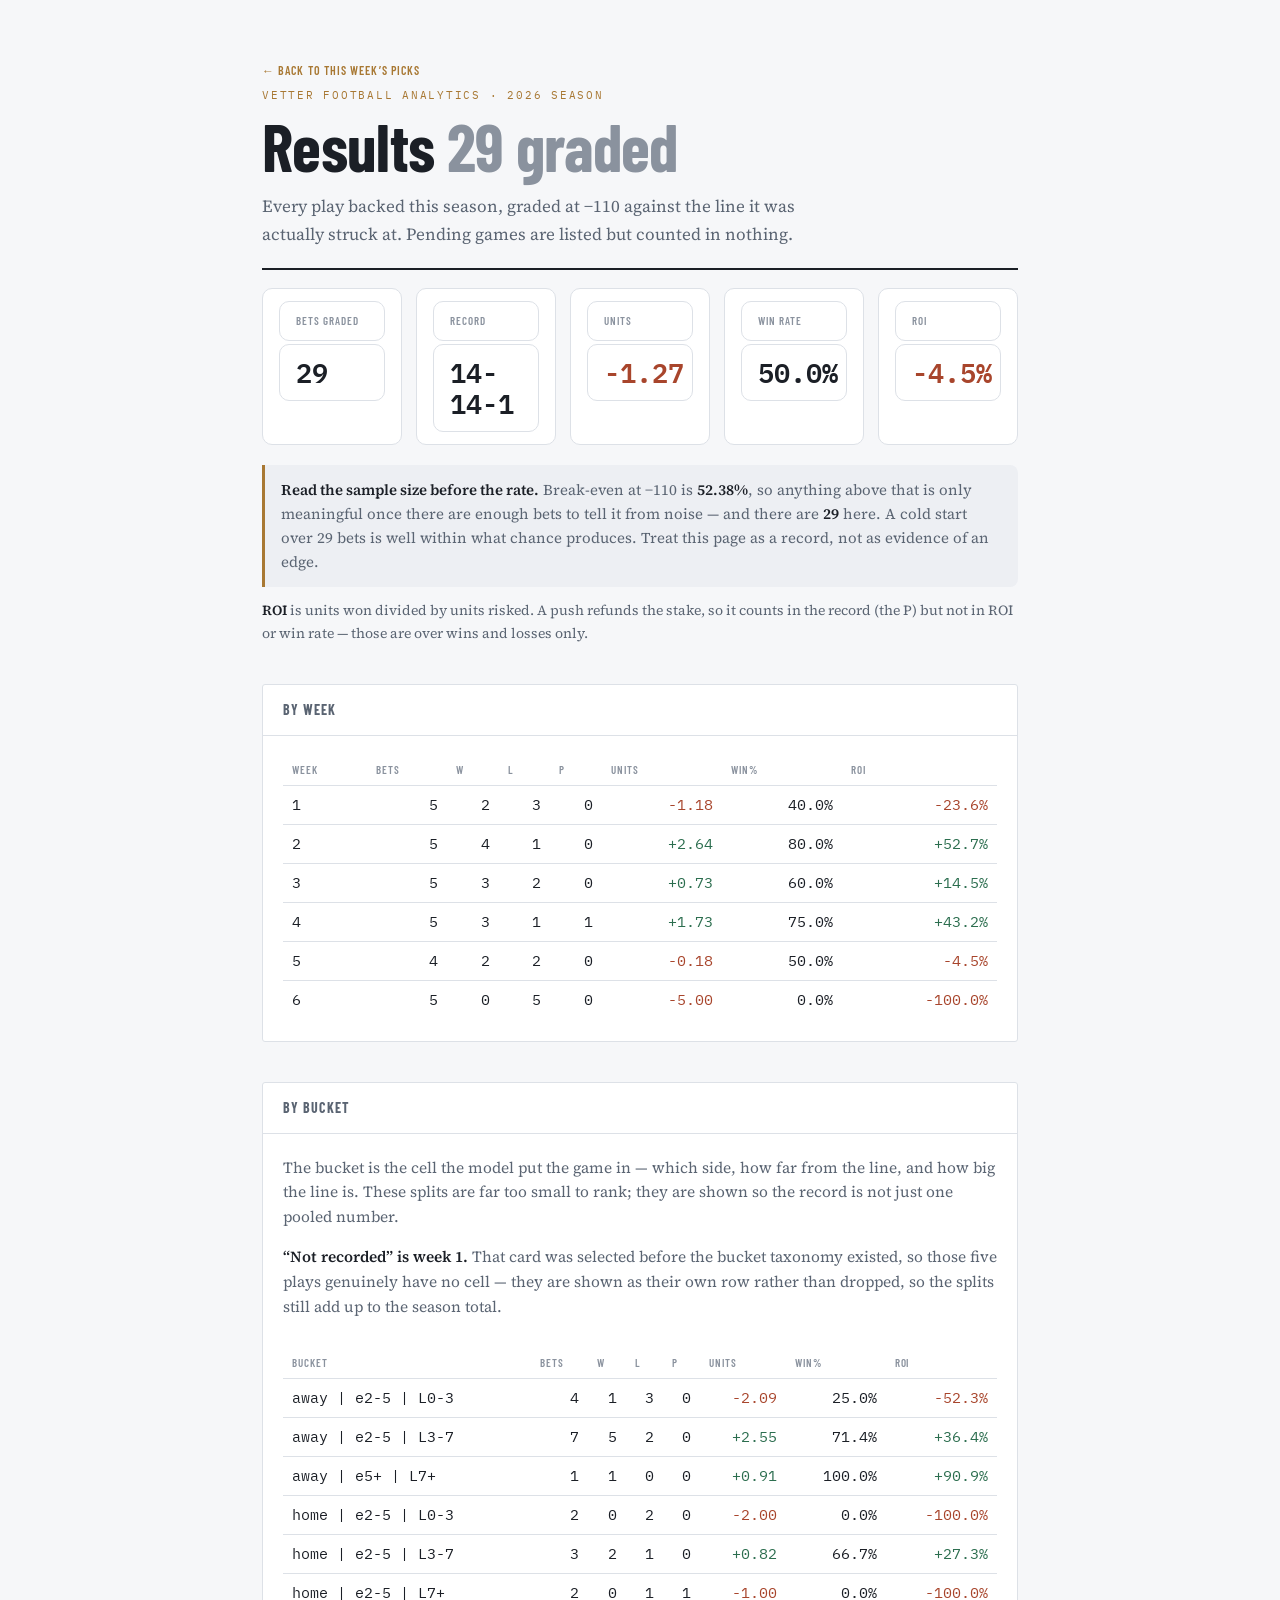
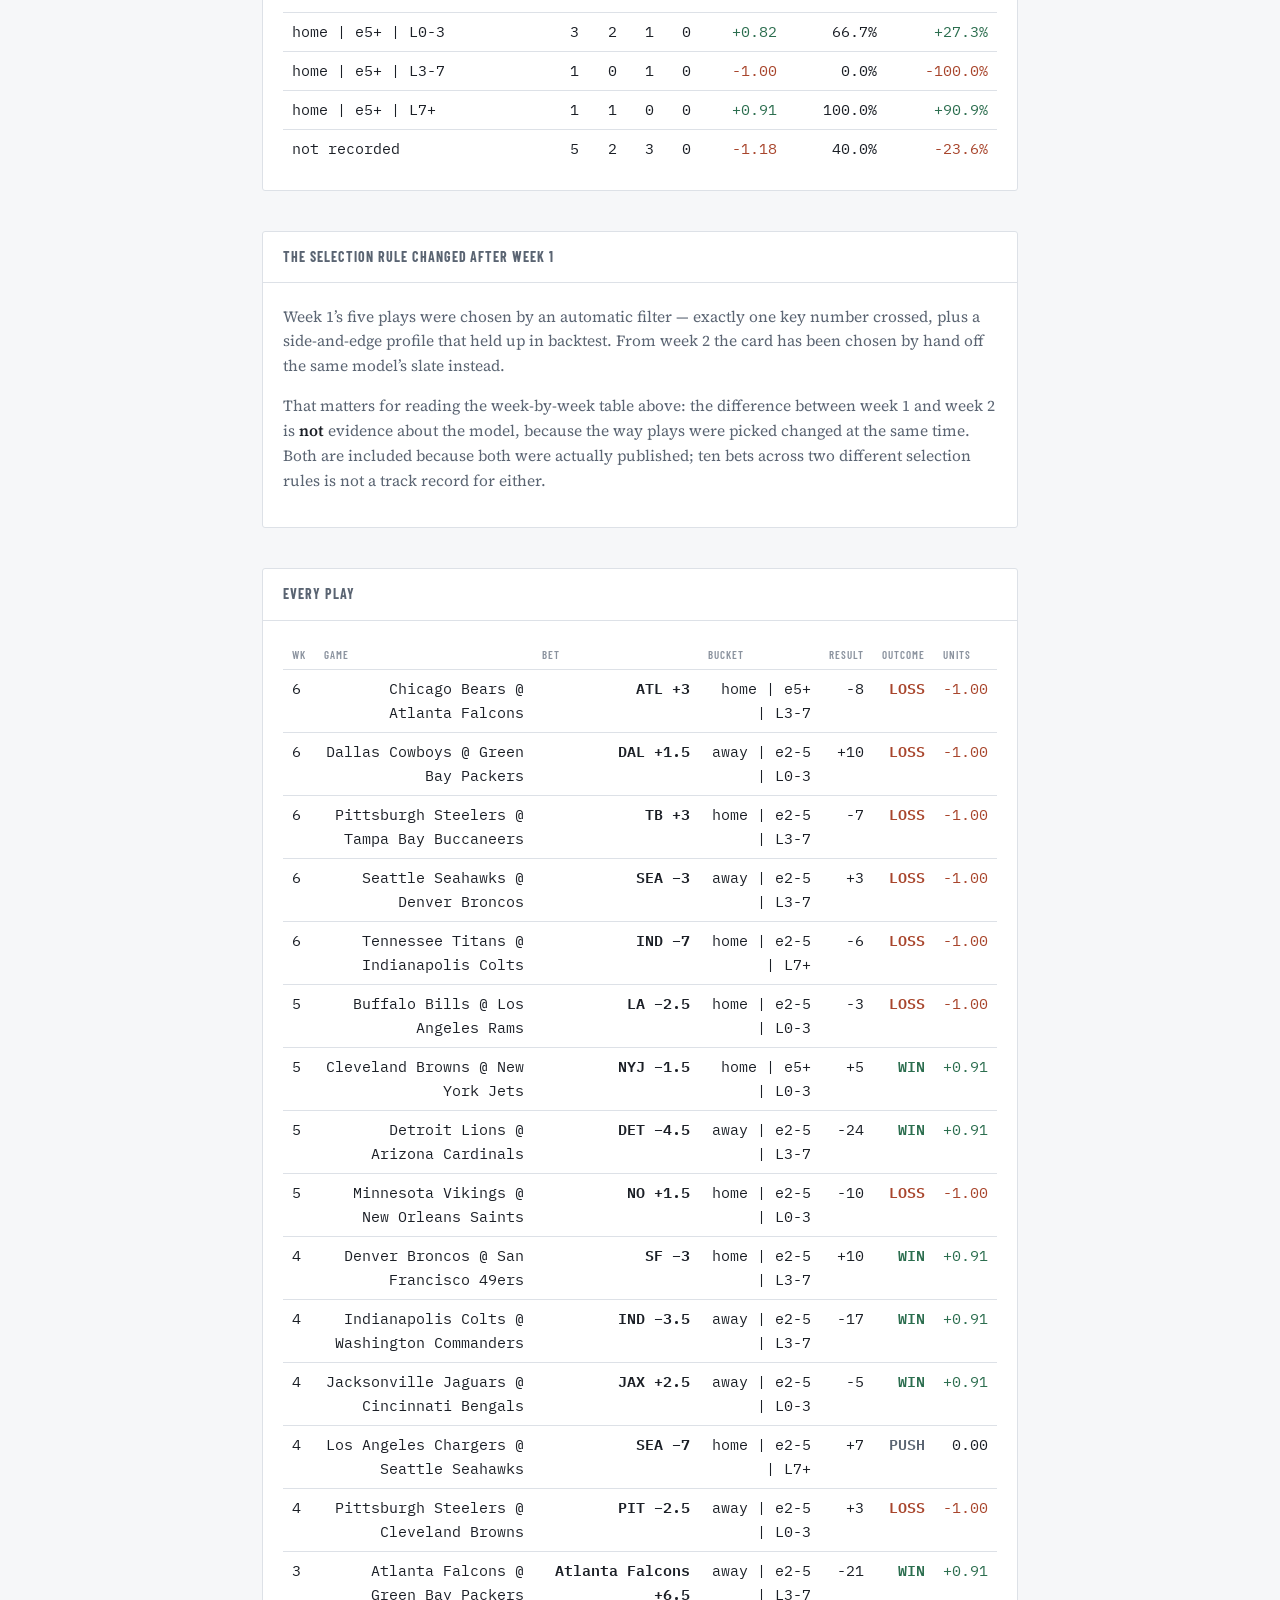
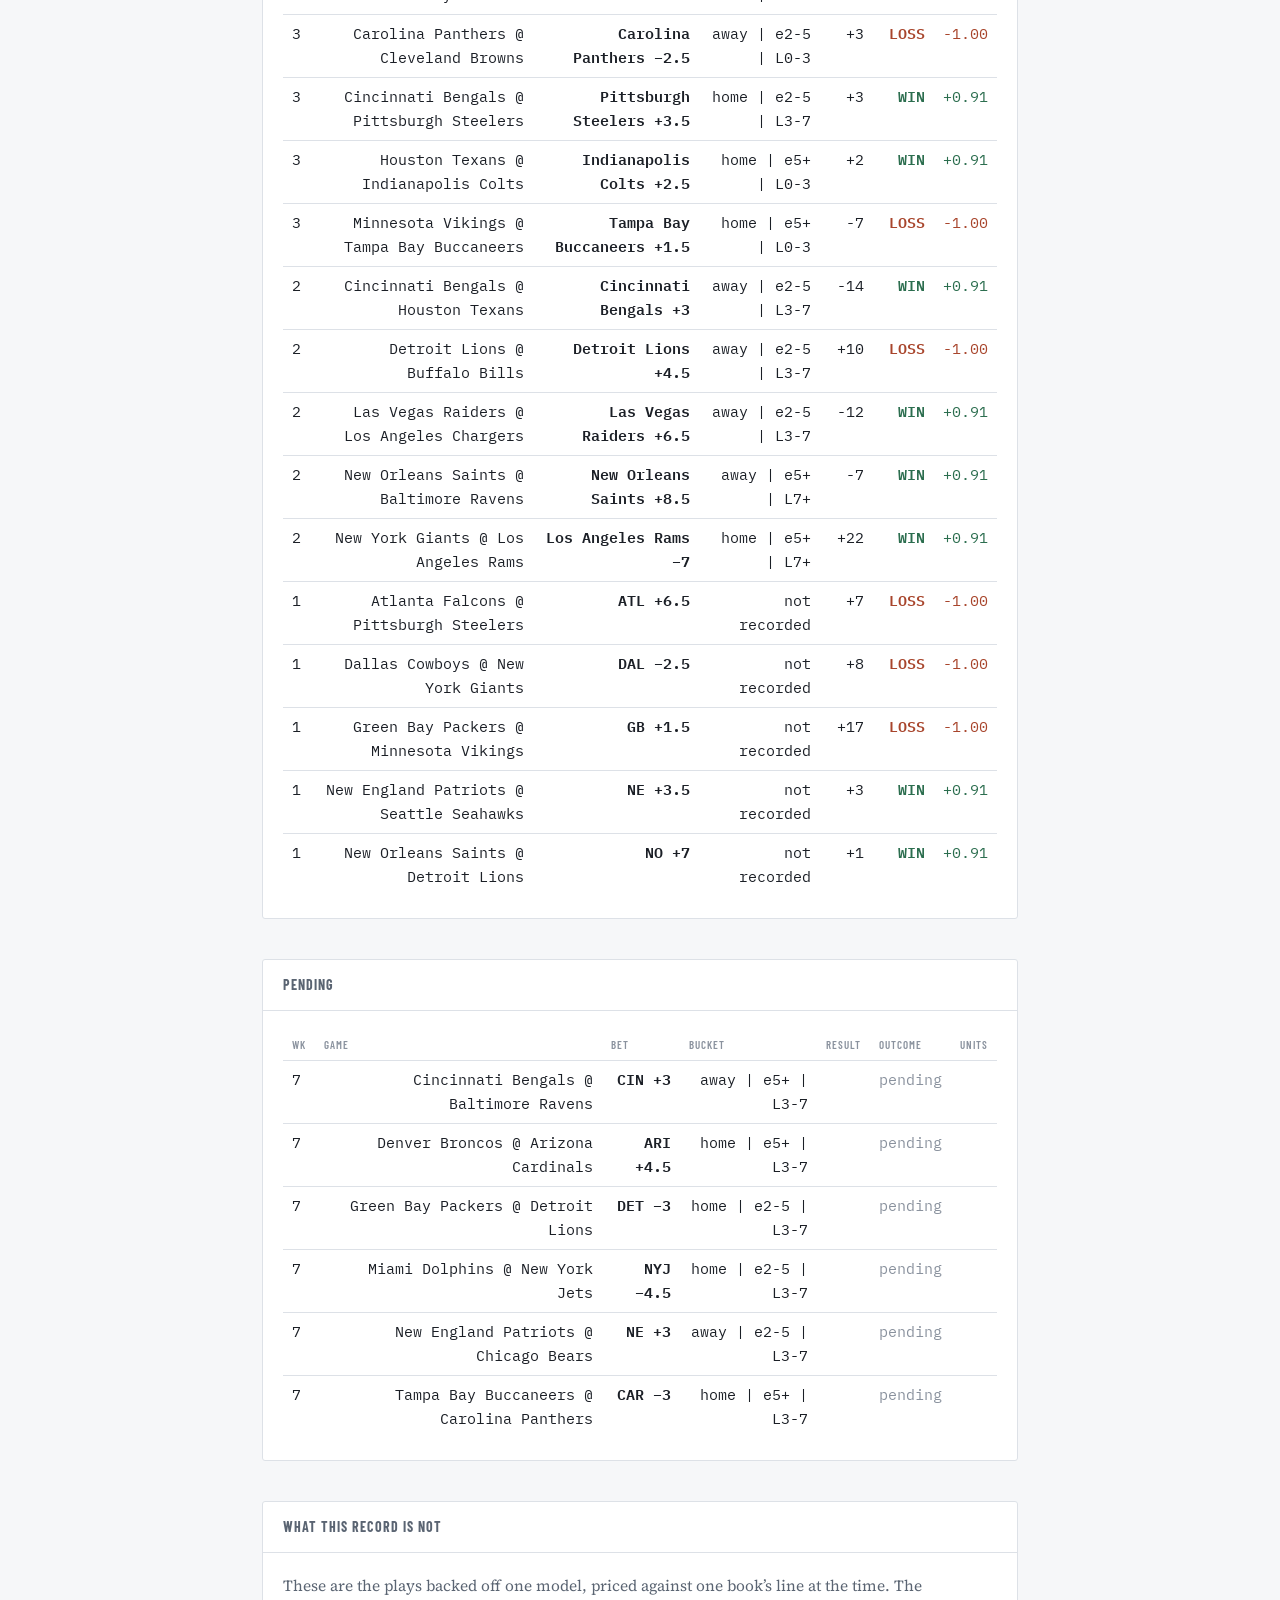
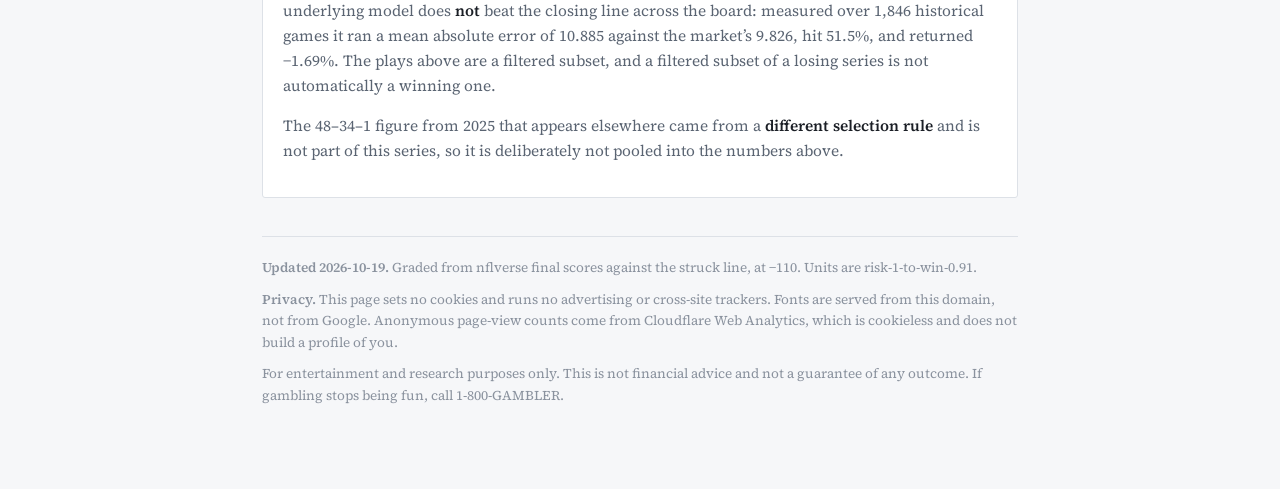
==== results.html @ 35a73ee7 "picks update 2026-10-19" ====
<!doctype html>
<html lang="en"><head>
<meta charset="utf-8">
<meta name="viewport" content="width=device-width,initial-scale=1">
<title>Results &middot; Vetter Football Analytics</title>
<meta name="description" content="Graded record of every NFL spread play backed this season,
at -110, with units and ROI stated against the break-even rate.">
<style>/* Self-hosted webfonts -- no request ever leaves this domain.
   Generated by scripts/vendor_fonts.py. SIL OFL 1.1, see fonts/LICENSE.txt. */
@font-face {
  font-family: 'Barlow Condensed';
  font-style: normal;
  font-weight: 500;
  font-display: swap;
  src: url(fonts/BarlowCondensed-500.woff2) format('woff2');
  unicode-range: U+0000-00FF, U+0131, U+0152-0153, U+02BB-02BC, U+02C6, U+02DA, U+02DC, U+0304, U+0308, U+0329, U+2000-206F, U+20AC, U+2122, U+2191, U+2193, U+2212, U+2215, U+FEFF, U+FFFD;
}
@font-face {
  font-family: 'Barlow Condensed';
  font-style: normal;
  font-weight: 600;
  font-display: swap;
  src: url(fonts/BarlowCondensed-600.woff2) format('woff2');
  unicode-range: U+0000-00FF, U+0131, U+0152-0153, U+02BB-02BC, U+02C6, U+02DA, U+02DC, U+0304, U+0308, U+0329, U+2000-206F, U+20AC, U+2122, U+2191, U+2193, U+2212, U+2215, U+FEFF, U+FFFD;
}
@font-face {
  font-family: 'Barlow Condensed';
  font-style: normal;
  font-weight: 700;
  font-display: swap;
  src: url(fonts/BarlowCondensed-700.woff2) format('woff2');
  unicode-range: U+0000-00FF, U+0131, U+0152-0153, U+02BB-02BC, U+02C6, U+02DA, U+02DC, U+0304, U+0308, U+0329, U+2000-206F, U+20AC, U+2122, U+2191, U+2193, U+2212, U+2215, U+FEFF, U+FFFD;
}
@font-face {
  font-family: 'IBM Plex Mono';
  font-style: normal;
  font-weight: 400;
  font-display: swap;
  src: url(fonts/IBMPlexMono-400.woff2) format('woff2');
  unicode-range: U+0000-00FF, U+0131, U+0152-0153, U+02BB-02BC, U+02C6, U+02DA, U+02DC, U+0304, U+0308, U+0329, U+2000-206F, U+20AC, U+2122, U+2191, U+2193, U+2212, U+2215, U+FEFF, U+FFFD;
}
@font-face {
  font-family: 'IBM Plex Mono';
  font-style: normal;
  font-weight: 500;
  font-display: swap;
  src: url(fonts/IBMPlexMono-500.woff2) format('woff2');
  unicode-range: U+0000-00FF, U+0131, U+0152-0153, U+02BB-02BC, U+02C6, U+02DA, U+02DC, U+0304, U+0308, U+0329, U+2000-206F, U+20AC, U+2122, U+2191, U+2193, U+2212, U+2215, U+FEFF, U+FFFD;
}
@font-face {
  font-family: 'IBM Plex Mono';
  font-style: normal;
  font-weight: 600;
  font-display: swap;
  src: url(fonts/IBMPlexMono-600.woff2) format('woff2');
  unicode-range: U+0000-00FF, U+0131, U+0152-0153, U+02BB-02BC, U+02C6, U+02DA, U+02DC, U+0304, U+0308, U+0329, U+2000-206F, U+20AC, U+2122, U+2191, U+2193, U+2212, U+2215, U+FEFF, U+FFFD;
}
@font-face {
  font-family: 'Source Serif 4';
  font-style: normal;
  font-weight: 400;
  font-display: swap;
  src: url(fonts/SourceSerif4-400.woff2) format('woff2');
  unicode-range: U+0000-00FF, U+0131, U+0152-0153, U+02BB-02BC, U+02C6, U+02DA, U+02DC, U+0304, U+0308, U+0329, U+2000-206F, U+20AC, U+2122, U+2191, U+2193, U+2212, U+2215, U+FEFF, U+FFFD;
}
@font-face {
  font-family: 'Source Serif 4';
  font-style: normal;
  font-weight: 600;
  font-display: swap;
  src: url(fonts/SourceSerif4-400.woff2) format('woff2');
  unicode-range: U+0000-00FF, U+0131, U+0152-0153, U+02BB-02BC, U+02C6, U+02DA, U+02DC, U+0304, U+0308, U+0329, U+2000-206F, U+20AC, U+2122, U+2191, U+2193, U+2212, U+2215, U+FEFF, U+FFFD;
}
</style>
<style>
/* Link out to the graded record. Kept in the shared CSS rather than the results page's own
   sheet because both pages link to each other and the two must look the same. */
.navout{margin:6px 0 0}
.navout a{font:600 12px/1.3 var(--disp);letter-spacing:.09em;text-transform:uppercase;
  color:var(--brass);text-decoration:none;border-bottom:1px solid transparent}
.navout a:hover{border-bottom-color:var(--brass)}
/* The season-record banner: a full-width target, because the record is the second thing a
   visitor wants after this week's plays and a 12px link was not finding it. */
.seasonbar{display:flex;flex-wrap:wrap;align-items:baseline;gap:0 12px;
  margin:22px 0 0;padding:15px 20px;background:var(--card);
  border:1px solid var(--line);border-left:3px solid var(--brass);border-radius:0 3px 3px 0;
  text-decoration:none;color:inherit;transition:border-color .15s,background .15s}
.seasonbar:hover{background:var(--rail);border-color:var(--brass)}
.seasonbar .sb-lab{width:100%;font-family:var(--disp);text-transform:uppercase;
  letter-spacing:.1em;font-size:11px;font-weight:600;color:var(--brass);margin-bottom:6px}
.seasonbar .sb-fig{font-family:var(--disp);font-weight:700;font-size:clamp(30px,6vw,40px);
  line-height:1;color:var(--tx);font-variant-numeric:tabular-nums}
.seasonbar .sb-fig.pos{color:var(--for)} .seasonbar .sb-fig.neg{color:var(--agst)}
.seasonbar .sb-sub{font-family:var(--disp);text-transform:uppercase;letter-spacing:.09em;
  font-size:11px;font-weight:600;color:var(--tx3);margin-right:10px}
.seasonbar .sb-n{font-family:var(--mono);font-size:12px;color:var(--tx2)}
.seasonbar .sb-go{margin-left:auto;font-family:var(--disp);text-transform:uppercase;
  letter-spacing:.09em;font-size:11.5px;font-weight:600;color:var(--brass);white-space:nowrap}
@media (max-width:520px){.seasonbar .sb-go{margin-left:0;width:100%;margin-top:8px}}
/* All-games table: the plays are marked so a reader can see which rows made the card without
   the page having to repeat them. */
table.allg td{font-variant-numeric:tabular-nums}
table.allg tr.on{background:var(--rail)}
table.allg tr.on td{font-weight:600}
:root{
  --paper:#F6F7F9; --card:#FFFFFF; --line:#DDE1E7;
  --tx:#1B1F26; --tx2:#5A6472; --tx3:#8A929E;
  --brass:#A87833; --for:#2C6E4F; --agst:#A8452C; --rail:#EDEFF3;
  --disp:"Barlow Condensed",Impact,"Arial Narrow",sans-serif;
  --body:"Source Serif 4",Georgia,"Times New Roman",serif;
  --mono:"IBM Plex Mono",ui-monospace,Consolas,monospace;
}
@media (prefers-color-scheme:dark){:root:not([data-theme="light"]){
  --paper:#0F1216; --card:#171B21; --line:#282E37;
  --tx:#E6E9ED; --tx2:#9AA3AF; --tx3:#6E7885;
  --brass:#D6A45B; --for:#5FA37C; --agst:#D2725A; --rail:#1E242C;
}}
:root[data-theme="dark"]{
  --paper:#0F1216; --card:#171B21; --line:#282E37;
  --tx:#E6E9ED; --tx2:#9AA3AF; --tx3:#6E7885;
  --brass:#D6A45B; --for:#5FA37C; --agst:#D2725A; --rail:#1E242C;
}
*{box-sizing:border-box}
body{margin:0;background:var(--paper);color:var(--tx);font-family:var(--body);
  font-size:17px;line-height:1.6;-webkit-font-smoothing:antialiased}
.wrap{max-width:820px;margin:0 auto;padding:clamp(22px,5vw,56px) clamp(18px,5vw,32px) 72px}
.k{font-family:var(--disp);text-transform:uppercase;letter-spacing:.1em;font-size:11px;
  font-weight:600;color:var(--tx3);display:block}
header{border-bottom:2px solid var(--tx);padding-bottom:20px}
.eyebrow{font-family:var(--mono);font-size:11px;letter-spacing:.16em;text-transform:uppercase;
  color:var(--brass);margin:0 0 10px}
h1{font-family:var(--disp);font-weight:700;font-size:clamp(40px,9vw,66px);line-height:.95;
  margin:0;letter-spacing:-.01em}
h1 em{font-style:normal;color:var(--tx3)}
.lede{color:var(--tx2);margin:16px 0 0;max-width:62ch}
.rule{margin:26px 0 34px;border-left:3px solid var(--brass);background:var(--card);
  padding:16px 20px;border-radius:0 3px 3px 0}
.rule .k{margin-bottom:8px}
.rule p{margin:0;font-size:16px;color:var(--tx2)}
.rule b{color:var(--tx);font-family:var(--mono);font-size:14.5px}
.picks{display:flex;flex-direction:column;gap:16px}
.pick{background:var(--card);border:1px solid var(--line);border-radius:3px;overflow:hidden}
.ptop{display:flex;flex-wrap:wrap;align-items:baseline;gap:0 14px;
  padding:16px 20px 12px}
.day{font-family:var(--mono);font-size:10.5px;letter-spacing:.13em;color:var(--tx3);
  width:100%}
.ptop h2{font-family:var(--disp);font-weight:600;font-size:29px;line-height:1.05;margin:4px 0 0;
  flex:1 1 auto}
.ptop h2 span{color:var(--tx3);font-weight:500;font-size:21px}
.bet{font-family:var(--disp);font-weight:700;font-size:30px;color:var(--brass);
  font-variant-numeric:tabular-nums;white-space:nowrap}
.nums{display:flex;flex-wrap:wrap;gap:22px;padding:4px 20px 14px;
  border-bottom:1px dashed var(--line)}
.nums div span:last-child{font-family:var(--mono);font-size:13.5px;
  font-variant-numeric:tabular-nums;color:var(--tx)}
.drv{display:grid;grid-template-columns:1.3fr 1fr;border-top:0}
.dcol{padding:14px 20px 16px}
.dcol+.dcol{border-left:1px solid var(--line)}
.dcol ul{list-style:none;margin:9px 0 0;padding:0;display:flex;flex-direction:column;gap:6px}
.dcol li{display:flex;justify-content:space-between;gap:12px;font-size:15px;
  border-bottom:1px dotted var(--line);padding-bottom:5px}
.dcol li:last-child{border-bottom:0}
.dcol li span:first-child{color:var(--tx2)}
.dcol li span:last-child{font-family:var(--mono);font-size:13px;font-weight:600;
  font-variant-numeric:tabular-nums;white-space:nowrap}
.for .k{color:var(--for)} .for li span:last-child{color:var(--for)}
.agst .k{color:var(--agst)} .agst li span:last-child{color:var(--agst)}
.badge{font-family:var(--mono);font-size:9.5px;letter-spacing:.12em;text-transform:uppercase;
  color:var(--brass);border:1px solid var(--brass);border-radius:2px;padding:2px 6px;
  margin-left:9px;white-space:nowrap}
.note{border-top:1px solid var(--line);background:var(--rail);padding:13px 20px 15px}
.note .k{margin-bottom:6px;color:var(--brass)}
.note p{margin:0;font-size:14.5px;line-height:1.55;color:var(--tx2)}
.watch{margin:0 0 22px;border:1px solid var(--line);border-left:3px solid var(--brass);
  border-radius:3px}
.method{margin-top:40px;border:1px solid var(--line);background:var(--card);border-radius:3px}
.method h3{font-family:var(--disp);text-transform:uppercase;letter-spacing:.07em;font-size:14px;
  margin:0;padding:14px 20px;border-bottom:1px solid var(--line);color:var(--tx2)}
.method .inner{padding:6px 20px 18px}
.method p{font-size:15.5px;color:var(--tx2)}
.method b{color:var(--tx)}
table{width:100%;border-collapse:collapse;margin:14px 0 4px;font-family:var(--mono);
  font-size:13px;font-variant-numeric:tabular-nums}
th,td{text-align:right;padding:6px 8px;border-bottom:1px solid var(--line)}
th:first-child,td:first-child{text-align:left}
th{font-family:var(--disp);text-transform:uppercase;letter-spacing:.07em;font-size:11px;
  color:var(--tx3);font-weight:600}
.tw{overflow-x:auto}
.record{font-family:var(--disp);font-size:34px;font-weight:700;color:var(--brass);
  margin:10px 0 14px;line-height:1.1;letter-spacing:.005em;font-variant-numeric:tabular-nums}
.record span{display:block;font-family:var(--mono);font-size:13px;font-weight:400;
  color:var(--tx2);letter-spacing:0;margin-top:5px}
footer{margin-top:38px;padding-top:20px;border-top:1px solid var(--line);
  font-size:13.5px;color:var(--tx3)}
footer p{margin:0 0 10px}
@media (max-width:640px){
  .drv{grid-template-columns:1fr}
  .dcol+.dcol{border-left:0;border-top:1px solid var(--line)}
  .bet{font-size:26px}
}
</style>
<style>
.sum{display:flex;flex-wrap:wrap;gap:14px;margin:18px 0 6px}
.sum div{background:var(--card);border:1px solid var(--line);border-radius:10px;
  padding:12px 16px;min-width:104px;flex:1 1 104px}
.sum .k{font:600 11px/1.3 var(--disp);letter-spacing:.09em;text-transform:uppercase;color:var(--tx3)}
.sum .v{font:600 27px/1.15 var(--mono);margin-top:3px;font-variant-numeric:tabular-nums}
.pos{color:var(--for)} .neg{color:var(--agst)}
table.led{width:100%;border-collapse:collapse;font-size:15px}
table.led th{font:600 11px/1.3 var(--disp);letter-spacing:.09em;text-transform:uppercase;
  color:var(--tx3);text-align:left;padding:7px 9px;border-bottom:1px solid var(--line)}
table.led td{padding:7px 9px;border-bottom:1px solid var(--line);
  font-variant-numeric:tabular-nums;vertical-align:top}
table.led tr:last-child td{border-bottom:0}
.w{color:var(--for);font-weight:600} .l{color:var(--agst);font-weight:600}
.p{color:var(--tx2);font-weight:600} .pend{color:var(--tx3)}
.nav{margin:0 0 4px}
.nav a{font:600 12px/1.3 var(--disp);letter-spacing:.09em;text-transform:uppercase;
  color:var(--brass);text-decoration:none;border-bottom:1px solid transparent}
.nav a:hover{border-bottom-color:var(--brass)}
.caveat{background:var(--rail);border-left:3px solid var(--brass);border-radius:0 8px 8px 0;
  padding:13px 16px;margin:20px 0;font-size:15px;color:var(--tx2)}
.caveat b{color:var(--tx)}
.sub{margin:-8px 0 20px;font-size:14px;color:var(--tx2)}
.sub b{color:var(--tx)}
.tw{overflow-x:auto}
</style>
</head><body>
<div class="wrap">
<header>
  <p class="nav"><a href="./">&larr; Back to this week&rsquo;s picks</a></p>
  <p class="eyebrow">Vetter Football Analytics &middot; 2026 Season</p>
  <h1>Results <em>29 graded</em></h1>
  <p class="lede">Every play backed this season, graded at &minus;110 against the line it was
  actually struck at. Pending games are listed but counted in nothing.</p>
</header>

<div class="sum"><div><div class='k'>Bets graded</div><div class='v '>29</div></div><div><div class='k'>Record</div><div class='v '>14-14-1</div></div><div><div class='k'>Units</div><div class='v neg'>-1.27</div></div><div><div class='k'>Win rate</div><div class='v '>50.0%</div></div><div><div class='k'>ROI</div><div class='v neg'>-4.5%</div></div></div>

<div class="caveat">
  <b>Read the sample size before the rate.</b> Break-even at &minus;110 is
  <b>52.38%</b>, so anything above that is only meaningful once there are enough bets
  to tell it from noise &mdash; and there are <b>29</b> here. A cold
  start over 29 bets is well within what chance produces. Treat this page as a record, not as
  evidence of an edge.
</div>
<p class="sub"><b>ROI</b> is units won divided by units risked. A push refunds the stake, so it
  counts in the record (the P) but not in ROI or win rate &mdash; those are over wins and losses
  only.</p>

<section class="method">
  <h3>By week</h3>
  <div class="inner"><div class='tw'><table class='led'><tr><th>Week</th><th>Bets</th><th>W</th><th>L</th><th>P</th><th>Units</th><th>Win%</th><th>ROI</th></tr><tr><td>1</td><td>5</td><td>2</td><td>3</td><td>0</td><td class='neg'>-1.18</td><td>40.0%</td><td class='neg'>-23.6%</td></tr><tr><td>2</td><td>5</td><td>4</td><td>1</td><td>0</td><td class='pos'>+2.64</td><td>80.0%</td><td class='pos'>+52.7%</td></tr><tr><td>3</td><td>5</td><td>3</td><td>2</td><td>0</td><td class='pos'>+0.73</td><td>60.0%</td><td class='pos'>+14.5%</td></tr><tr><td>4</td><td>5</td><td>3</td><td>1</td><td>1</td><td class='pos'>+1.73</td><td>75.0%</td><td class='pos'>+43.2%</td></tr><tr><td>5</td><td>4</td><td>2</td><td>2</td><td>0</td><td class='neg'>-0.18</td><td>50.0%</td><td class='neg'>-4.5%</td></tr><tr><td>6</td><td>5</td><td>0</td><td>5</td><td>0</td><td class='neg'>-5.00</td><td>0.0%</td><td class='neg'>-100.0%</td></tr></table></div></div>
</section>

<section class="method">
  <h3>By bucket</h3>
  <div class="inner">
  <p>The bucket is the cell the model put the game in &mdash; which side, how far from the line,
  and how big the line is. These splits are far too small to rank; they are shown so the record
  is not just one pooled number.</p>
  <p><b>&ldquo;Not recorded&rdquo; is week 1.</b> That card was selected before the bucket
  taxonomy existed, so those five plays genuinely have no cell &mdash; they are shown as their own
  row rather than dropped, so the splits still add up to the season total.</p>
  <div class='tw'><table class='led'><tr><th>Bucket</th><th>Bets</th><th>W</th><th>L</th><th>P</th><th>Units</th><th>Win%</th><th>ROI</th></tr><tr><td>away | e2-5 | L0-3</td><td>4</td><td>1</td><td>3</td><td>0</td><td class='neg'>-2.09</td><td>25.0%</td><td class='neg'>-52.3%</td></tr><tr><td>away | e2-5 | L3-7</td><td>7</td><td>5</td><td>2</td><td>0</td><td class='pos'>+2.55</td><td>71.4%</td><td class='pos'>+36.4%</td></tr><tr><td>away | e5+ | L7+</td><td>1</td><td>1</td><td>0</td><td>0</td><td class='pos'>+0.91</td><td>100.0%</td><td class='pos'>+90.9%</td></tr><tr><td>home | e2-5 | L0-3</td><td>2</td><td>0</td><td>2</td><td>0</td><td class='neg'>-2.00</td><td>0.0%</td><td class='neg'>-100.0%</td></tr><tr><td>home | e2-5 | L3-7</td><td>3</td><td>2</td><td>1</td><td>0</td><td class='pos'>+0.82</td><td>66.7%</td><td class='pos'>+27.3%</td></tr><tr><td>home | e2-5 | L7+</td><td>2</td><td>0</td><td>1</td><td>1</td><td class='neg'>-1.00</td><td>0.0%</td><td class='neg'>-100.0%</td></tr><tr><td>home | e5+ | L0-3</td><td>3</td><td>2</td><td>1</td><td>0</td><td class='pos'>+0.82</td><td>66.7%</td><td class='pos'>+27.3%</td></tr><tr><td>home | e5+ | L3-7</td><td>1</td><td>0</td><td>1</td><td>0</td><td class='neg'>-1.00</td><td>0.0%</td><td class='neg'>-100.0%</td></tr><tr><td>home | e5+ | L7+</td><td>1</td><td>1</td><td>0</td><td>0</td><td class='pos'>+0.91</td><td>100.0%</td><td class='pos'>+90.9%</td></tr><tr><td>not recorded</td><td>5</td><td>2</td><td>3</td><td>0</td><td class='neg'>-1.18</td><td>40.0%</td><td class='neg'>-23.6%</td></tr></table></div>
  </div>
</section>

<section class="method">
  <h3>The selection rule changed after week 1</h3>
  <div class="inner">
  <p>Week 1&rsquo;s five plays were chosen by an automatic filter &mdash; exactly one key number
  crossed, plus a side-and-edge profile that held up in backtest. From week 2 the card has been
  chosen by hand off the same model&rsquo;s slate instead.</p>
  <p>That matters for reading the week-by-week table above: the difference between week 1 and
  week 2 is <b>not</b> evidence about the model, because the way plays were picked changed at the
  same time. Both are included because both were actually published; ten bets across two different
  selection rules is not a track record for either.</p>
  </div>
</section>

<section class="method">
  <h3>Every play</h3>
  <div class="inner"><div class='tw'><table class='led'><tr><th>Wk</th><th>Game</th><th>Bet</th><th>Bucket</th><th>Result</th><th>Outcome</th><th>Units</th></tr><tr><td>6</td><td>Chicago Bears @ Atlanta Falcons</td><td><b>ATL +3</b></td><td>home | e5+ | L3-7</td><td>-8</td><td><span class='l'>LOSS</span></td><td><span class='neg'>-1.00</span></td></tr><tr><td>6</td><td>Dallas Cowboys @ Green Bay Packers</td><td><b>DAL +1.5</b></td><td>away | e2-5 | L0-3</td><td>+10</td><td><span class='l'>LOSS</span></td><td><span class='neg'>-1.00</span></td></tr><tr><td>6</td><td>Pittsburgh Steelers @ Tampa Bay Buccaneers</td><td><b>TB +3</b></td><td>home | e2-5 | L3-7</td><td>-7</td><td><span class='l'>LOSS</span></td><td><span class='neg'>-1.00</span></td></tr><tr><td>6</td><td>Seattle Seahawks @ Denver Broncos</td><td><b>SEA −3</b></td><td>away | e2-5 | L3-7</td><td>+3</td><td><span class='l'>LOSS</span></td><td><span class='neg'>-1.00</span></td></tr><tr><td>6</td><td>Tennessee Titans @ Indianapolis Colts</td><td><b>IND −7</b></td><td>home | e2-5 | L7+</td><td>-6</td><td><span class='l'>LOSS</span></td><td><span class='neg'>-1.00</span></td></tr><tr><td>5</td><td>Buffalo Bills @ Los Angeles Rams</td><td><b>LA −2.5</b></td><td>home | e2-5 | L0-3</td><td>-3</td><td><span class='l'>LOSS</span></td><td><span class='neg'>-1.00</span></td></tr><tr><td>5</td><td>Cleveland Browns @ New York Jets</td><td><b>NYJ −1.5</b></td><td>home | e5+ | L0-3</td><td>+5</td><td><span class='w'>WIN</span></td><td><span class='pos'>+0.91</span></td></tr><tr><td>5</td><td>Detroit Lions @ Arizona Cardinals</td><td><b>DET −4.5</b></td><td>away | e2-5 | L3-7</td><td>-24</td><td><span class='w'>WIN</span></td><td><span class='pos'>+0.91</span></td></tr><tr><td>5</td><td>Minnesota Vikings @ New Orleans Saints</td><td><b>NO +1.5</b></td><td>home | e2-5 | L0-3</td><td>-10</td><td><span class='l'>LOSS</span></td><td><span class='neg'>-1.00</span></td></tr><tr><td>4</td><td>Denver Broncos @ San Francisco 49ers</td><td><b>SF −3</b></td><td>home | e2-5 | L3-7</td><td>+10</td><td><span class='w'>WIN</span></td><td><span class='pos'>+0.91</span></td></tr><tr><td>4</td><td>Indianapolis Colts @ Washington Commanders</td><td><b>IND −3.5</b></td><td>away | e2-5 | L3-7</td><td>-17</td><td><span class='w'>WIN</span></td><td><span class='pos'>+0.91</span></td></tr><tr><td>4</td><td>Jacksonville Jaguars @ Cincinnati Bengals</td><td><b>JAX +2.5</b></td><td>away | e2-5 | L0-3</td><td>-5</td><td><span class='w'>WIN</span></td><td><span class='pos'>+0.91</span></td></tr><tr><td>4</td><td>Los Angeles Chargers @ Seattle Seahawks</td><td><b>SEA −7</b></td><td>home | e2-5 | L7+</td><td>+7</td><td><span class='p'>PUSH</span></td><td><span class=''>0.00</span></td></tr><tr><td>4</td><td>Pittsburgh Steelers @ Cleveland Browns</td><td><b>PIT −2.5</b></td><td>away | e2-5 | L0-3</td><td>+3</td><td><span class='l'>LOSS</span></td><td><span class='neg'>-1.00</span></td></tr><tr><td>3</td><td>Atlanta Falcons @ Green Bay Packers</td><td><b>Atlanta Falcons +6.5</b></td><td>away | e2-5 | L3-7</td><td>-21</td><td><span class='w'>WIN</span></td><td><span class='pos'>+0.91</span></td></tr><tr><td>3</td><td>Carolina Panthers @ Cleveland Browns</td><td><b>Carolina Panthers −2.5</b></td><td>away | e2-5 | L0-3</td><td>+3</td><td><span class='l'>LOSS</span></td><td><span class='neg'>-1.00</span></td></tr><tr><td>3</td><td>Cincinnati Bengals @ Pittsburgh Steelers</td><td><b>Pittsburgh Steelers +3.5</b></td><td>home | e2-5 | L3-7</td><td>+3</td><td><span class='w'>WIN</span></td><td><span class='pos'>+0.91</span></td></tr><tr><td>3</td><td>Houston Texans @ Indianapolis Colts</td><td><b>Indianapolis Colts +2.5</b></td><td>home | e5+ | L0-3</td><td>+2</td><td><span class='w'>WIN</span></td><td><span class='pos'>+0.91</span></td></tr><tr><td>3</td><td>Minnesota Vikings @ Tampa Bay Buccaneers</td><td><b>Tampa Bay Buccaneers +1.5</b></td><td>home | e5+ | L0-3</td><td>-7</td><td><span class='l'>LOSS</span></td><td><span class='neg'>-1.00</span></td></tr><tr><td>2</td><td>Cincinnati Bengals @ Houston Texans</td><td><b>Cincinnati Bengals +3</b></td><td>away | e2-5 | L3-7</td><td>-14</td><td><span class='w'>WIN</span></td><td><span class='pos'>+0.91</span></td></tr><tr><td>2</td><td>Detroit Lions @ Buffalo Bills</td><td><b>Detroit Lions +4.5</b></td><td>away | e2-5 | L3-7</td><td>+10</td><td><span class='l'>LOSS</span></td><td><span class='neg'>-1.00</span></td></tr><tr><td>2</td><td>Las Vegas Raiders @ Los Angeles Chargers</td><td><b>Las Vegas Raiders +6.5</b></td><td>away | e2-5 | L3-7</td><td>-12</td><td><span class='w'>WIN</span></td><td><span class='pos'>+0.91</span></td></tr><tr><td>2</td><td>New Orleans Saints @ Baltimore Ravens</td><td><b>New Orleans Saints +8.5</b></td><td>away | e5+ | L7+</td><td>-7</td><td><span class='w'>WIN</span></td><td><span class='pos'>+0.91</span></td></tr><tr><td>2</td><td>New York Giants @ Los Angeles Rams</td><td><b>Los Angeles Rams −7</b></td><td>home | e5+ | L7+</td><td>+22</td><td><span class='w'>WIN</span></td><td><span class='pos'>+0.91</span></td></tr><tr><td>1</td><td>Atlanta Falcons @ Pittsburgh Steelers</td><td><b>ATL +6.5</b></td><td>not recorded</td><td>+7</td><td><span class='l'>LOSS</span></td><td><span class='neg'>-1.00</span></td></tr><tr><td>1</td><td>Dallas Cowboys @ New York Giants</td><td><b>DAL −2.5</b></td><td>not recorded</td><td>+8</td><td><span class='l'>LOSS</span></td><td><span class='neg'>-1.00</span></td></tr><tr><td>1</td><td>Green Bay Packers @ Minnesota Vikings</td><td><b>GB +1.5</b></td><td>not recorded</td><td>+17</td><td><span class='l'>LOSS</span></td><td><span class='neg'>-1.00</span></td></tr><tr><td>1</td><td>New England Patriots @ Seattle Seahawks</td><td><b>NE +3.5</b></td><td>not recorded</td><td>+3</td><td><span class='w'>WIN</span></td><td><span class='pos'>+0.91</span></td></tr><tr><td>1</td><td>New Orleans Saints @ Detroit Lions</td><td><b>NO +7</b></td><td>not recorded</td><td>+1</td><td><span class='w'>WIN</span></td><td><span class='pos'>+0.91</span></td></tr></table></div></div>
</section>

<section class='method'><h3>Pending</h3><div class='inner'><div class='tw'><table class='led'><tr><th>Wk</th><th>Game</th><th>Bet</th><th>Bucket</th><th>Result</th><th>Outcome</th><th>Units</th></tr><tr><td>7</td><td>Cincinnati Bengals @ Baltimore Ravens</td><td><b>CIN +3</b></td><td>away | e5+ | L3-7</td><td></td><td><span class='pend'>pending</span></td><td></td></tr><tr><td>7</td><td>Denver Broncos @ Arizona Cardinals</td><td><b>ARI +4.5</b></td><td>home | e5+ | L3-7</td><td></td><td><span class='pend'>pending</span></td><td></td></tr><tr><td>7</td><td>Green Bay Packers @ Detroit Lions</td><td><b>DET −3</b></td><td>home | e2-5 | L3-7</td><td></td><td><span class='pend'>pending</span></td><td></td></tr><tr><td>7</td><td>Miami Dolphins @ New York Jets</td><td><b>NYJ −4.5</b></td><td>home | e2-5 | L3-7</td><td></td><td><span class='pend'>pending</span></td><td></td></tr><tr><td>7</td><td>New England Patriots @ Chicago Bears</td><td><b>NE +3</b></td><td>away | e2-5 | L3-7</td><td></td><td><span class='pend'>pending</span></td><td></td></tr><tr><td>7</td><td>Tampa Bay Buccaneers @ Carolina Panthers</td><td><b>CAR −3</b></td><td>home | e5+ | L3-7</td><td></td><td><span class='pend'>pending</span></td><td></td></tr></table></div></div></section>

<section class="method">
  <h3>What this record is not</h3>
  <div class="inner">
  <p>These are the plays backed off one model, priced against one book&rsquo;s line at the time.
  The underlying model does <b>not</b> beat the closing line across the board: measured over 1,846
  historical games it ran a mean absolute error of 10.885 against the market&rsquo;s 9.826, hit
  51.5%, and returned &minus;1.69%. The plays above are a filtered subset, and a filtered subset
  of a losing series is not automatically a winning one.</p>
  <p>The 48&ndash;34&ndash;1 figure from 2025 that appears elsewhere came
  from a <b>different selection rule</b> and is not part of this series, so it is deliberately not
  pooled into the numbers above.</p>
  </div>
</section>

<footer>
  <p><b>Updated 2026-10-19.</b> Graded from nflverse final scores against the struck line, at
  &minus;110. Units are risk-1-to-win-0.91.</p>
  <p><b>Privacy.</b> This page sets no cookies and runs no advertising or cross-site trackers. Fonts are served from this domain, not from Google. Anonymous page-view counts come from Cloudflare Web Analytics, which is cookieless and does not build a profile of you.</p>
  <p>For entertainment and research purposes only. This is not financial advice and not a
  guarantee of any outcome. If gambling stops being fun, call 1-800-GAMBLER.</p>
</footer>
</div>
<!-- Cloudflare Web Analytics --><script type="module" src="https://static.cloudflareinsights.com/beacon.min.js" data-cf-beacon='{"token": "263f1cc7247d42f390323c5ebadceb72"}'></script><!-- End Cloudflare Web Analytics -->
</body></html>
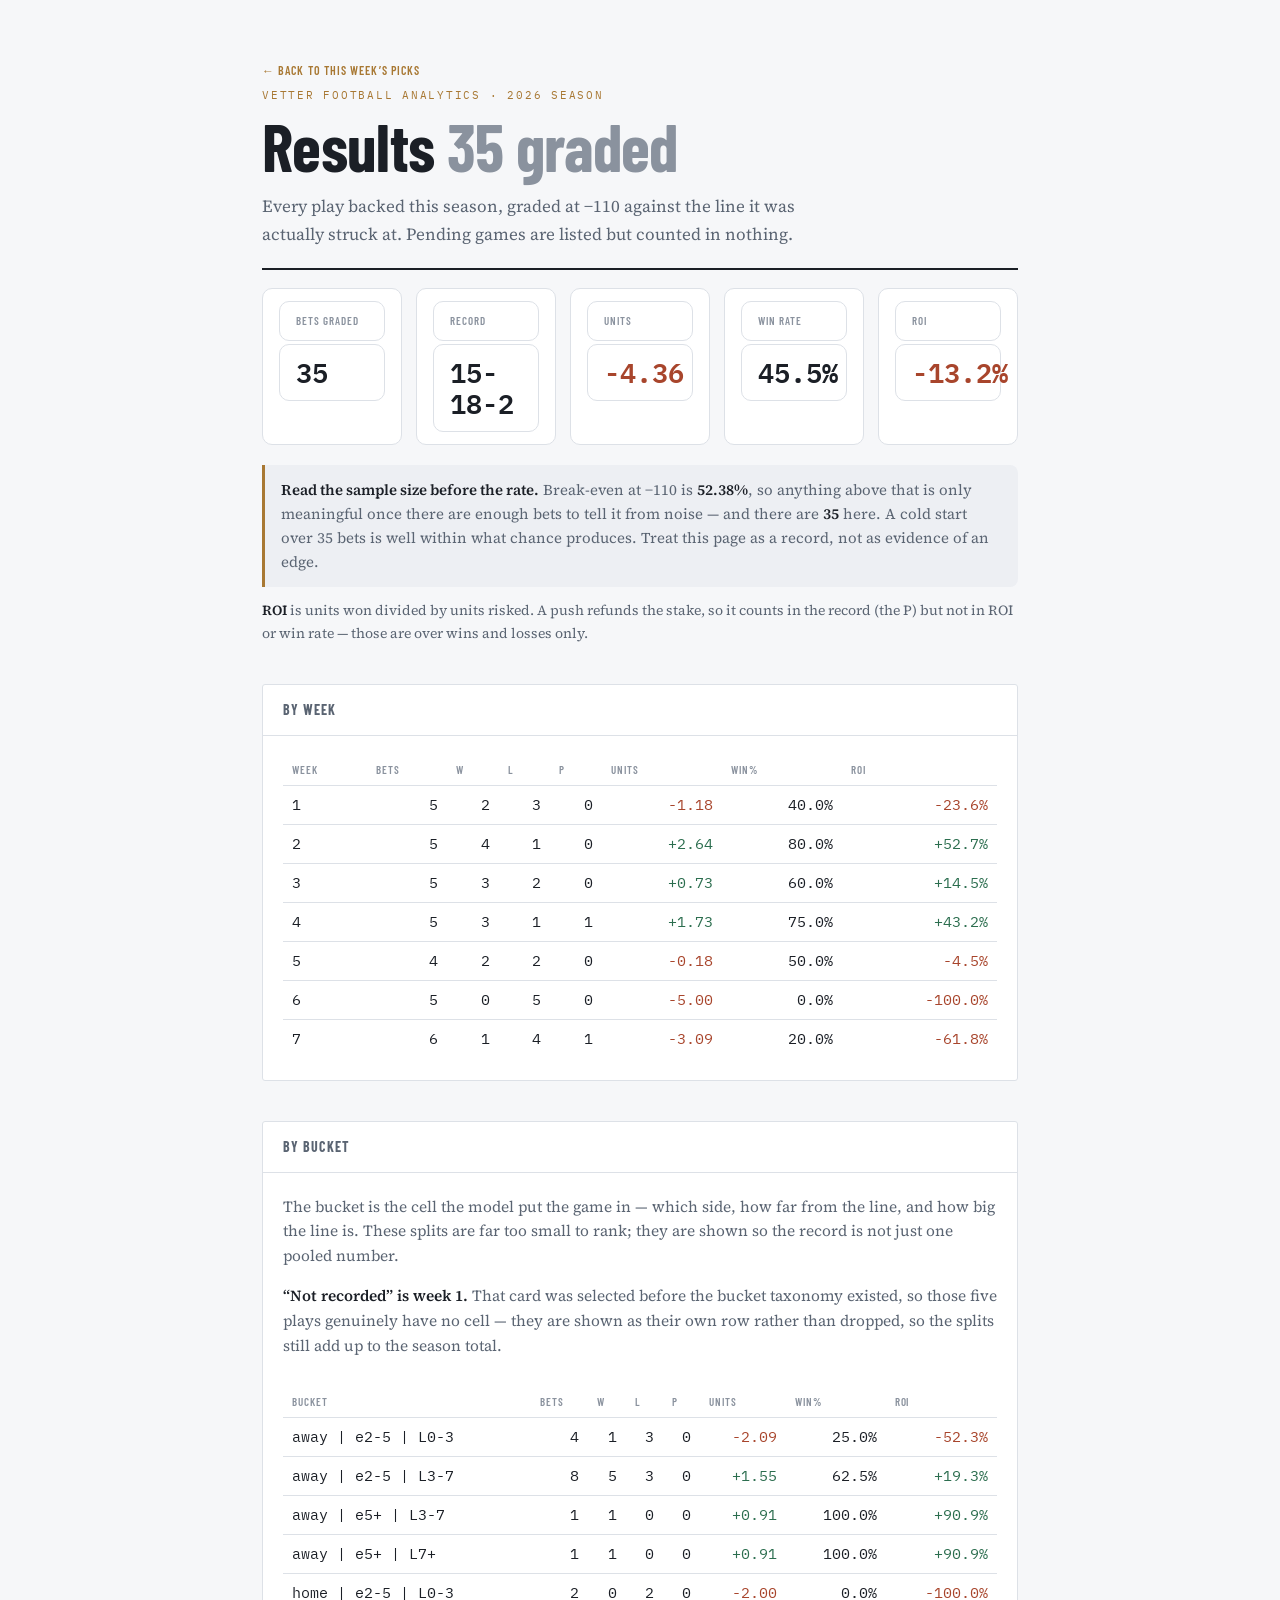
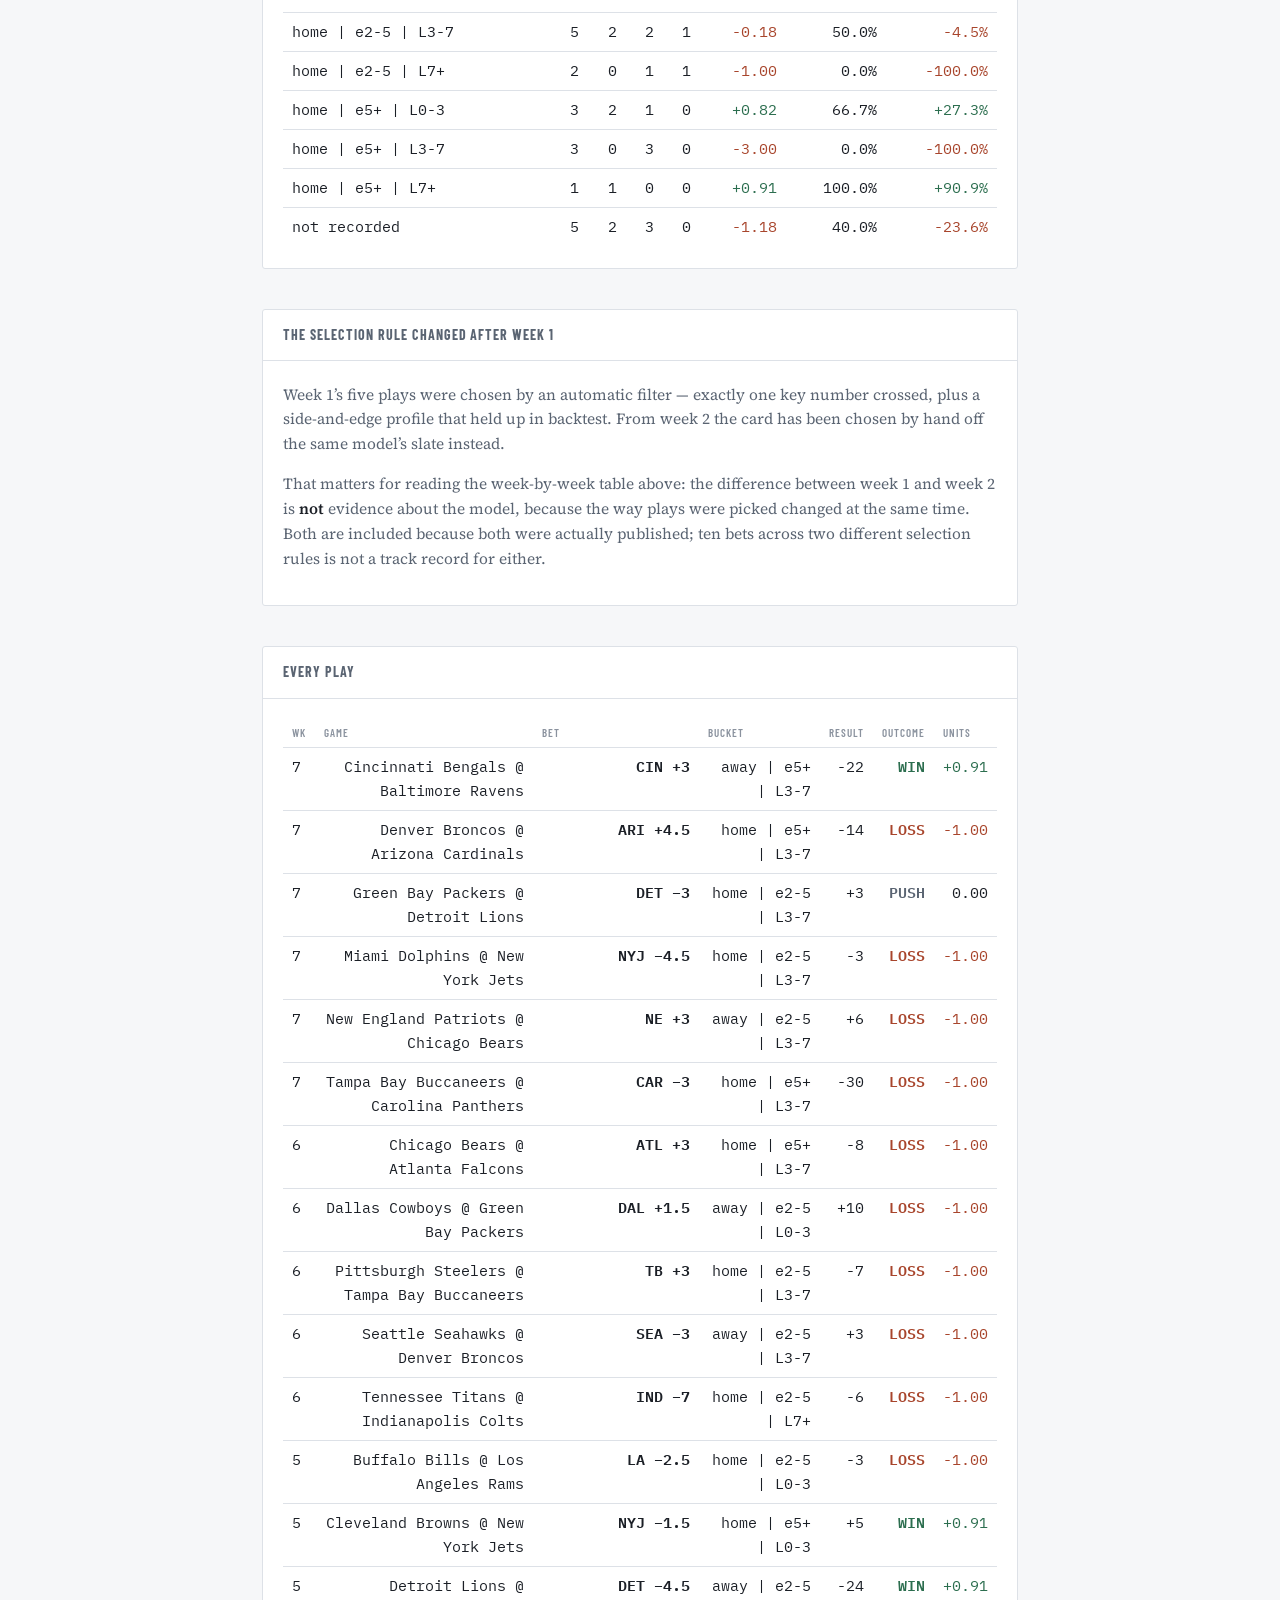
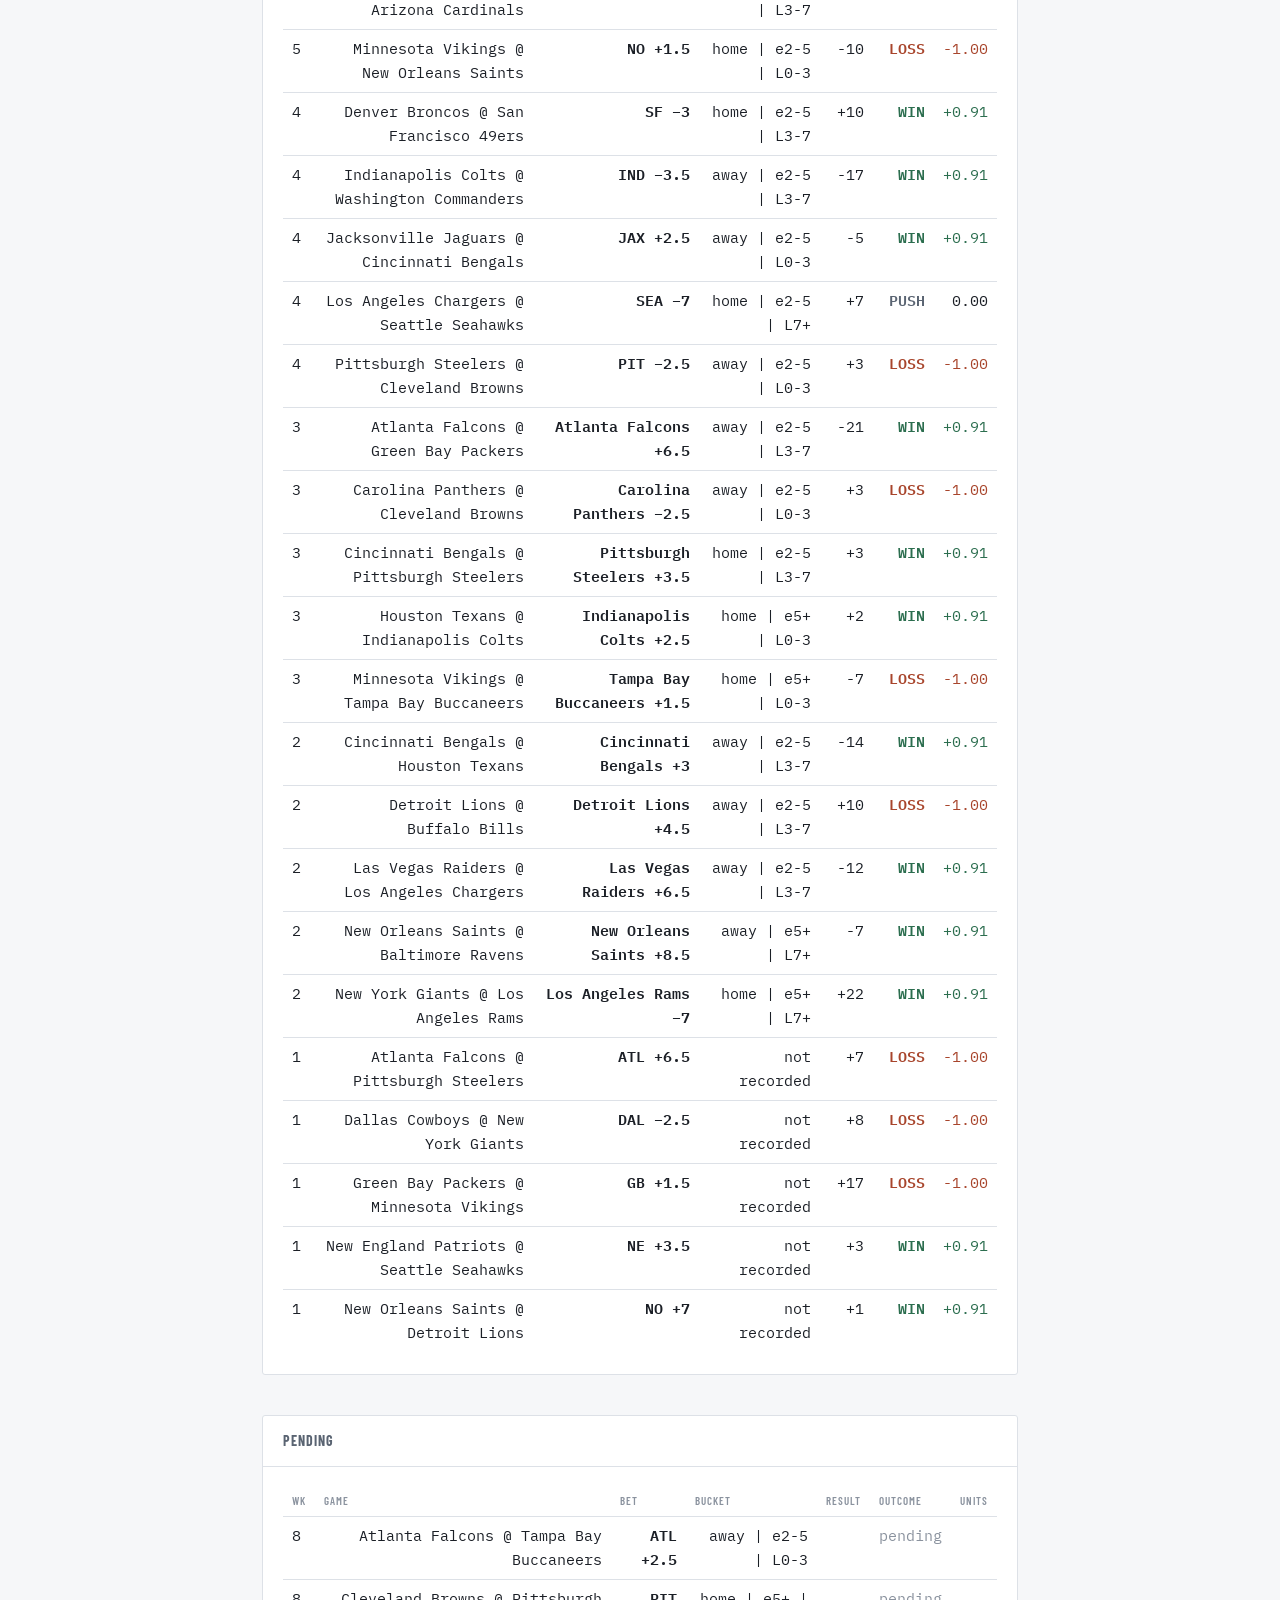
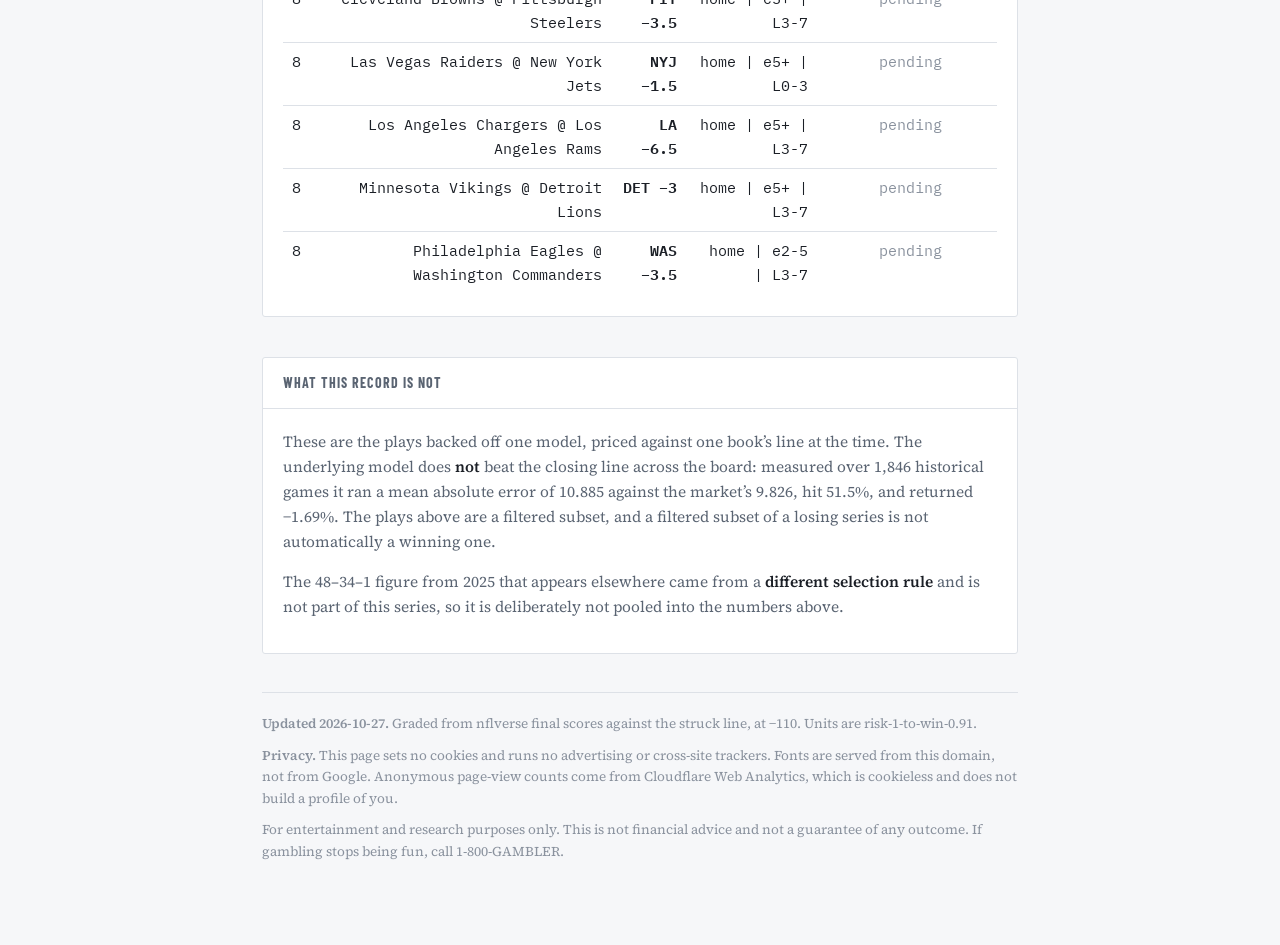
==== commit bce97f17: "picks update 2026-10-27" ====
--- a/results.html
+++ b/results.html
@@ -230,18 +230,18 @@
 <header>
   <p class="nav"><a href="./">&larr; Back to this week&rsquo;s picks</a></p>
   <p class="eyebrow">Vetter Football Analytics &middot; 2026 Season</p>
-  <h1>Results <em>29 graded</em></h1>
+  <h1>Results <em>35 graded</em></h1>
   <p class="lede">Every play backed this season, graded at &minus;110 against the line it was
   actually struck at. Pending games are listed but counted in nothing.</p>
 </header>
 
-<div class="sum"><div><div class='k'>Bets graded</div><div class='v '>29</div></div><div><div class='k'>Record</div><div class='v '>14-14-1</div></div><div><div class='k'>Units</div><div class='v neg'>-1.27</div></div><div><div class='k'>Win rate</div><div class='v '>50.0%</div></div><div><div class='k'>ROI</div><div class='v neg'>-4.5%</div></div></div>
+<div class="sum"><div><div class='k'>Bets graded</div><div class='v '>35</div></div><div><div class='k'>Record</div><div class='v '>15-18-2</div></div><div><div class='k'>Units</div><div class='v neg'>-4.36</div></div><div><div class='k'>Win rate</div><div class='v '>45.5%</div></div><div><div class='k'>ROI</div><div class='v neg'>-13.2%</div></div></div>
 
 <div class="caveat">
   <b>Read the sample size before the rate.</b> Break-even at &minus;110 is
   <b>52.38%</b>, so anything above that is only meaningful once there are enough bets
-  to tell it from noise &mdash; and there are <b>29</b> here. A cold
-  start over 29 bets is well within what chance produces. Treat this page as a record, not as
+  to tell it from noise &mdash; and there are <b>35</b> here. A cold
+  start over 35 bets is well within what chance produces. Treat this page as a record, not as
   evidence of an edge.
 </div>
 <p class="sub"><b>ROI</b> is units won divided by units risked. A push refunds the stake, so it
@@ -250,7 +250,7 @@
 
 <section class="method">
   <h3>By week</h3>
-  <div class="inner"><div class='tw'><table class='led'><tr><th>Week</th><th>Bets</th><th>W</th><th>L</th><th>P</th><th>Units</th><th>Win%</th><th>ROI</th></tr><tr><td>1</td><td>5</td><td>2</td><td>3</td><td>0</td><td class='neg'>-1.18</td><td>40.0%</td><td class='neg'>-23.6%</td></tr><tr><td>2</td><td>5</td><td>4</td><td>1</td><td>0</td><td class='pos'>+2.64</td><td>80.0%</td><td class='pos'>+52.7%</td></tr><tr><td>3</td><td>5</td><td>3</td><td>2</td><td>0</td><td class='pos'>+0.73</td><td>60.0%</td><td class='pos'>+14.5%</td></tr><tr><td>4</td><td>5</td><td>3</td><td>1</td><td>1</td><td class='pos'>+1.73</td><td>75.0%</td><td class='pos'>+43.2%</td></tr><tr><td>5</td><td>4</td><td>2</td><td>2</td><td>0</td><td class='neg'>-0.18</td><td>50.0%</td><td class='neg'>-4.5%</td></tr><tr><td>6</td><td>5</td><td>0</td><td>5</td><td>0</td><td class='neg'>-5.00</td><td>0.0%</td><td class='neg'>-100.0%</td></tr></table></div></div>
+  <div class="inner"><div class='tw'><table class='led'><tr><th>Week</th><th>Bets</th><th>W</th><th>L</th><th>P</th><th>Units</th><th>Win%</th><th>ROI</th></tr><tr><td>1</td><td>5</td><td>2</td><td>3</td><td>0</td><td class='neg'>-1.18</td><td>40.0%</td><td class='neg'>-23.6%</td></tr><tr><td>2</td><td>5</td><td>4</td><td>1</td><td>0</td><td class='pos'>+2.64</td><td>80.0%</td><td class='pos'>+52.7%</td></tr><tr><td>3</td><td>5</td><td>3</td><td>2</td><td>0</td><td class='pos'>+0.73</td><td>60.0%</td><td class='pos'>+14.5%</td></tr><tr><td>4</td><td>5</td><td>3</td><td>1</td><td>1</td><td class='pos'>+1.73</td><td>75.0%</td><td class='pos'>+43.2%</td></tr><tr><td>5</td><td>4</td><td>2</td><td>2</td><td>0</td><td class='neg'>-0.18</td><td>50.0%</td><td class='neg'>-4.5%</td></tr><tr><td>6</td><td>5</td><td>0</td><td>5</td><td>0</td><td class='neg'>-5.00</td><td>0.0%</td><td class='neg'>-100.0%</td></tr><tr><td>7</td><td>6</td><td>1</td><td>4</td><td>1</td><td class='neg'>-3.09</td><td>20.0%</td><td class='neg'>-61.8%</td></tr></table></div></div>
 </section>
 
 <section class="method">
@@ -262,7 +262,7 @@
   <p><b>&ldquo;Not recorded&rdquo; is week 1.</b> That card was selected before the bucket
   taxonomy existed, so those five plays genuinely have no cell &mdash; they are shown as their own
   row rather than dropped, so the splits still add up to the season total.</p>
-  <div class='tw'><table class='led'><tr><th>Bucket</th><th>Bets</th><th>W</th><th>L</th><th>P</th><th>Units</th><th>Win%</th><th>ROI</th></tr><tr><td>away | e2-5 | L0-3</td><td>4</td><td>1</td><td>3</td><td>0</td><td class='neg'>-2.09</td><td>25.0%</td><td class='neg'>-52.3%</td></tr><tr><td>away | e2-5 | L3-7</td><td>7</td><td>5</td><td>2</td><td>0</td><td class='pos'>+2.55</td><td>71.4%</td><td class='pos'>+36.4%</td></tr><tr><td>away | e5+ | L7+</td><td>1</td><td>1</td><td>0</td><td>0</td><td class='pos'>+0.91</td><td>100.0%</td><td class='pos'>+90.9%</td></tr><tr><td>home | e2-5 | L0-3</td><td>2</td><td>0</td><td>2</td><td>0</td><td class='neg'>-2.00</td><td>0.0%</td><td class='neg'>-100.0%</td></tr><tr><td>home | e2-5 | L3-7</td><td>3</td><td>2</td><td>1</td><td>0</td><td class='pos'>+0.82</td><td>66.7%</td><td class='pos'>+27.3%</td></tr><tr><td>home | e2-5 | L7+</td><td>2</td><td>0</td><td>1</td><td>1</td><td class='neg'>-1.00</td><td>0.0%</td><td class='neg'>-100.0%</td></tr><tr><td>home | e5+ | L0-3</td><td>3</td><td>2</td><td>1</td><td>0</td><td class='pos'>+0.82</td><td>66.7%</td><td class='pos'>+27.3%</td></tr><tr><td>home | e5+ | L3-7</td><td>1</td><td>0</td><td>1</td><td>0</td><td class='neg'>-1.00</td><td>0.0%</td><td class='neg'>-100.0%</td></tr><tr><td>home | e5+ | L7+</td><td>1</td><td>1</td><td>0</td><td>0</td><td class='pos'>+0.91</td><td>100.0%</td><td class='pos'>+90.9%</td></tr><tr><td>not recorded</td><td>5</td><td>2</td><td>3</td><td>0</td><td class='neg'>-1.18</td><td>40.0%</td><td class='neg'>-23.6%</td></tr></table></div>
+  <div class='tw'><table class='led'><tr><th>Bucket</th><th>Bets</th><th>W</th><th>L</th><th>P</th><th>Units</th><th>Win%</th><th>ROI</th></tr><tr><td>away | e2-5 | L0-3</td><td>4</td><td>1</td><td>3</td><td>0</td><td class='neg'>-2.09</td><td>25.0%</td><td class='neg'>-52.3%</td></tr><tr><td>away | e2-5 | L3-7</td><td>8</td><td>5</td><td>3</td><td>0</td><td class='pos'>+1.55</td><td>62.5%</td><td class='pos'>+19.3%</td></tr><tr><td>away | e5+ | L3-7</td><td>1</td><td>1</td><td>0</td><td>0</td><td class='pos'>+0.91</td><td>100.0%</td><td class='pos'>+90.9%</td></tr><tr><td>away | e5+ | L7+</td><td>1</td><td>1</td><td>0</td><td>0</td><td class='pos'>+0.91</td><td>100.0%</td><td class='pos'>+90.9%</td></tr><tr><td>home | e2-5 | L0-3</td><td>2</td><td>0</td><td>2</td><td>0</td><td class='neg'>-2.00</td><td>0.0%</td><td class='neg'>-100.0%</td></tr><tr><td>home | e2-5 | L3-7</td><td>5</td><td>2</td><td>2</td><td>1</td><td class='neg'>-0.18</td><td>50.0%</td><td class='neg'>-4.5%</td></tr><tr><td>home | e2-5 | L7+</td><td>2</td><td>0</td><td>1</td><td>1</td><td class='neg'>-1.00</td><td>0.0%</td><td class='neg'>-100.0%</td></tr><tr><td>home | e5+ | L0-3</td><td>3</td><td>2</td><td>1</td><td>0</td><td class='pos'>+0.82</td><td>66.7%</td><td class='pos'>+27.3%</td></tr><tr><td>home | e5+ | L3-7</td><td>3</td><td>0</td><td>3</td><td>0</td><td class='neg'>-3.00</td><td>0.0%</td><td class='neg'>-100.0%</td></tr><tr><td>home | e5+ | L7+</td><td>1</td><td>1</td><td>0</td><td>0</td><td class='pos'>+0.91</td><td>100.0%</td><td class='pos'>+90.9%</td></tr><tr><td>not recorded</td><td>5</td><td>2</td><td>3</td><td>0</td><td class='neg'>-1.18</td><td>40.0%</td><td class='neg'>-23.6%</td></tr></table></div>
   </div>
 </section>
 
@@ -281,10 +281,10 @@
 
 <section class="method">
   <h3>Every play</h3>
-  <div class="inner"><div class='tw'><table class='led'><tr><th>Wk</th><th>Game</th><th>Bet</th><th>Bucket</th><th>Result</th><th>Outcome</th><th>Units</th></tr><tr><td>6</td><td>Chicago Bears @ Atlanta Falcons</td><td><b>ATL +3</b></td><td>home | e5+ | L3-7</td><td>-8</td><td><span class='l'>LOSS</span></td><td><span class='neg'>-1.00</span></td></tr><tr><td>6</td><td>Dallas Cowboys @ Green Bay Packers</td><td><b>DAL +1.5</b></td><td>away | e2-5 | L0-3</td><td>+10</td><td><span class='l'>LOSS</span></td><td><span class='neg'>-1.00</span></td></tr><tr><td>6</td><td>Pittsburgh Steelers @ Tampa Bay Buccaneers</td><td><b>TB +3</b></td><td>home | e2-5 | L3-7</td><td>-7</td><td><span class='l'>LOSS</span></td><td><span class='neg'>-1.00</span></td></tr><tr><td>6</td><td>Seattle Seahawks @ Denver Broncos</td><td><b>SEA −3</b></td><td>away | e2-5 | L3-7</td><td>+3</td><td><span class='l'>LOSS</span></td><td><span class='neg'>-1.00</span></td></tr><tr><td>6</td><td>Tennessee Titans @ Indianapolis Colts</td><td><b>IND −7</b></td><td>home | e2-5 | L7+</td><td>-6</td><td><span class='l'>LOSS</span></td><td><span class='neg'>-1.00</span></td></tr><tr><td>5</td><td>Buffalo Bills @ Los Angeles Rams</td><td><b>LA −2.5</b></td><td>home | e2-5 | L0-3</td><td>-3</td><td><span class='l'>LOSS</span></td><td><span class='neg'>-1.00</span></td></tr><tr><td>5</td><td>Cleveland Browns @ New York Jets</td><td><b>NYJ −1.5</b></td><td>home | e5+ | L0-3</td><td>+5</td><td><span class='w'>WIN</span></td><td><span class='pos'>+0.91</span></td></tr><tr><td>5</td><td>Detroit Lions @ Arizona Cardinals</td><td><b>DET −4.5</b></td><td>away | e2-5 | L3-7</td><td>-24</td><td><span class='w'>WIN</span></td><td><span class='pos'>+0.91</span></td></tr><tr><td>5</td><td>Minnesota Vikings @ New Orleans Saints</td><td><b>NO +1.5</b></td><td>home | e2-5 | L0-3</td><td>-10</td><td><span class='l'>LOSS</span></td><td><span class='neg'>-1.00</span></td></tr><tr><td>4</td><td>Denver Broncos @ San Francisco 49ers</td><td><b>SF −3</b></td><td>home | e2-5 | L3-7</td><td>+10</td><td><span class='w'>WIN</span></td><td><span class='pos'>+0.91</span></td></tr><tr><td>4</td><td>Indianapolis Colts @ Washington Commanders</td><td><b>IND −3.5</b></td><td>away | e2-5 | L3-7</td><td>-17</td><td><span class='w'>WIN</span></td><td><span class='pos'>+0.91</span></td></tr><tr><td>4</td><td>Jacksonville Jaguars @ Cincinnati Bengals</td><td><b>JAX +2.5</b></td><td>away | e2-5 | L0-3</td><td>-5</td><td><span class='w'>WIN</span></td><td><span class='pos'>+0.91</span></td></tr><tr><td>4</td><td>Los Angeles Chargers @ Seattle Seahawks</td><td><b>SEA −7</b></td><td>home | e2-5 | L7+</td><td>+7</td><td><span class='p'>PUSH</span></td><td><span class=''>0.00</span></td></tr><tr><td>4</td><td>Pittsburgh Steelers @ Cleveland Browns</td><td><b>PIT −2.5</b></td><td>away | e2-5 | L0-3</td><td>+3</td><td><span class='l'>LOSS</span></td><td><span class='neg'>-1.00</span></td></tr><tr><td>3</td><td>Atlanta Falcons @ Green Bay Packers</td><td><b>Atlanta Falcons +6.5</b></td><td>away | e2-5 | L3-7</td><td>-21</td><td><span class='w'>WIN</span></td><td><span class='pos'>+0.91</span></td></tr><tr><td>3</td><td>Carolina Panthers @ Cleveland Browns</td><td><b>Carolina Panthers −2.5</b></td><td>away | e2-5 | L0-3</td><td>+3</td><td><span class='l'>LOSS</span></td><td><span class='neg'>-1.00</span></td></tr><tr><td>3</td><td>Cincinnati Bengals @ Pittsburgh Steelers</td><td><b>Pittsburgh Steelers +3.5</b></td><td>home | e2-5 | L3-7</td><td>+3</td><td><span class='w'>WIN</span></td><td><span class='pos'>+0.91</span></td></tr><tr><td>3</td><td>Houston Texans @ Indianapolis Colts</td><td><b>Indianapolis Colts +2.5</b></td><td>home | e5+ | L0-3</td><td>+2</td><td><span class='w'>WIN</span></td><td><span class='pos'>+0.91</span></td></tr><tr><td>3</td><td>Minnesota Vikings @ Tampa Bay Buccaneers</td><td><b>Tampa Bay Buccaneers +1.5</b></td><td>home | e5+ | L0-3</td><td>-7</td><td><span class='l'>LOSS</span></td><td><span class='neg'>-1.00</span></td></tr><tr><td>2</td><td>Cincinnati Bengals @ Houston Texans</td><td><b>Cincinnati Bengals +3</b></td><td>away | e2-5 | L3-7</td><td>-14</td><td><span class='w'>WIN</span></td><td><span class='pos'>+0.91</span></td></tr><tr><td>2</td><td>Detroit Lions @ Buffalo Bills</td><td><b>Detroit Lions +4.5</b></td><td>away | e2-5 | L3-7</td><td>+10</td><td><span class='l'>LOSS</span></td><td><span class='neg'>-1.00</span></td></tr><tr><td>2</td><td>Las Vegas Raiders @ Los Angeles Chargers</td><td><b>Las Vegas Raiders +6.5</b></td><td>away | e2-5 | L3-7</td><td>-12</td><td><span class='w'>WIN</span></td><td><span class='pos'>+0.91</span></td></tr><tr><td>2</td><td>New Orleans Saints @ Baltimore Ravens</td><td><b>New Orleans Saints +8.5</b></td><td>away | e5+ | L7+</td><td>-7</td><td><span class='w'>WIN</span></td><td><span class='pos'>+0.91</span></td></tr><tr><td>2</td><td>New York Giants @ Los Angeles Rams</td><td><b>Los Angeles Rams −7</b></td><td>home | e5+ | L7+</td><td>+22</td><td><span class='w'>WIN</span></td><td><span class='pos'>+0.91</span></td></tr><tr><td>1</td><td>Atlanta Falcons @ Pittsburgh Steelers</td><td><b>ATL +6.5</b></td><td>not recorded</td><td>+7</td><td><span class='l'>LOSS</span></td><td><span class='neg'>-1.00</span></td></tr><tr><td>1</td><td>Dallas Cowboys @ New York Giants</td><td><b>DAL −2.5</b></td><td>not recorded</td><td>+8</td><td><span class='l'>LOSS</span></td><td><span class='neg'>-1.00</span></td></tr><tr><td>1</td><td>Green Bay Packers @ Minnesota Vikings</td><td><b>GB +1.5</b></td><td>not recorded</td><td>+17</td><td><span class='l'>LOSS</span></td><td><span class='neg'>-1.00</span></td></tr><tr><td>1</td><td>New England Patriots @ Seattle Seahawks</td><td><b>NE +3.5</b></td><td>not recorded</td><td>+3</td><td><span class='w'>WIN</span></td><td><span class='pos'>+0.91</span></td></tr><tr><td>1</td><td>New Orleans Saints @ Detroit Lions</td><td><b>NO +7</b></td><td>not recorded</td><td>+1</td><td><span class='w'>WIN</span></td><td><span class='pos'>+0.91</span></td></tr></table></div></div>
-</section>
-
-<section class='method'><h3>Pending</h3><div class='inner'><div class='tw'><table class='led'><tr><th>Wk</th><th>Game</th><th>Bet</th><th>Bucket</th><th>Result</th><th>Outcome</th><th>Units</th></tr><tr><td>7</td><td>Cincinnati Bengals @ Baltimore Ravens</td><td><b>CIN +3</b></td><td>away | e5+ | L3-7</td><td></td><td><span class='pend'>pending</span></td><td></td></tr><tr><td>7</td><td>Denver Broncos @ Arizona Cardinals</td><td><b>ARI +4.5</b></td><td>home | e5+ | L3-7</td><td></td><td><span class='pend'>pending</span></td><td></td></tr><tr><td>7</td><td>Green Bay Packers @ Detroit Lions</td><td><b>DET −3</b></td><td>home | e2-5 | L3-7</td><td></td><td><span class='pend'>pending</span></td><td></td></tr><tr><td>7</td><td>Miami Dolphins @ New York Jets</td><td><b>NYJ −4.5</b></td><td>home | e2-5 | L3-7</td><td></td><td><span class='pend'>pending</span></td><td></td></tr><tr><td>7</td><td>New England Patriots @ Chicago Bears</td><td><b>NE +3</b></td><td>away | e2-5 | L3-7</td><td></td><td><span class='pend'>pending</span></td><td></td></tr><tr><td>7</td><td>Tampa Bay Buccaneers @ Carolina Panthers</td><td><b>CAR −3</b></td><td>home | e5+ | L3-7</td><td></td><td><span class='pend'>pending</span></td><td></td></tr></table></div></div></section>
+  <div class="inner"><div class='tw'><table class='led'><tr><th>Wk</th><th>Game</th><th>Bet</th><th>Bucket</th><th>Result</th><th>Outcome</th><th>Units</th></tr><tr><td>7</td><td>Cincinnati Bengals @ Baltimore Ravens</td><td><b>CIN +3</b></td><td>away | e5+ | L3-7</td><td>-22</td><td><span class='w'>WIN</span></td><td><span class='pos'>+0.91</span></td></tr><tr><td>7</td><td>Denver Broncos @ Arizona Cardinals</td><td><b>ARI +4.5</b></td><td>home | e5+ | L3-7</td><td>-14</td><td><span class='l'>LOSS</span></td><td><span class='neg'>-1.00</span></td></tr><tr><td>7</td><td>Green Bay Packers @ Detroit Lions</td><td><b>DET −3</b></td><td>home | e2-5 | L3-7</td><td>+3</td><td><span class='p'>PUSH</span></td><td><span class=''>0.00</span></td></tr><tr><td>7</td><td>Miami Dolphins @ New York Jets</td><td><b>NYJ −4.5</b></td><td>home | e2-5 | L3-7</td><td>-3</td><td><span class='l'>LOSS</span></td><td><span class='neg'>-1.00</span></td></tr><tr><td>7</td><td>New England Patriots @ Chicago Bears</td><td><b>NE +3</b></td><td>away | e2-5 | L3-7</td><td>+6</td><td><span class='l'>LOSS</span></td><td><span class='neg'>-1.00</span></td></tr><tr><td>7</td><td>Tampa Bay Buccaneers @ Carolina Panthers</td><td><b>CAR −3</b></td><td>home | e5+ | L3-7</td><td>-30</td><td><span class='l'>LOSS</span></td><td><span class='neg'>-1.00</span></td></tr><tr><td>6</td><td>Chicago Bears @ Atlanta Falcons</td><td><b>ATL +3</b></td><td>home | e5+ | L3-7</td><td>-8</td><td><span class='l'>LOSS</span></td><td><span class='neg'>-1.00</span></td></tr><tr><td>6</td><td>Dallas Cowboys @ Green Bay Packers</td><td><b>DAL +1.5</b></td><td>away | e2-5 | L0-3</td><td>+10</td><td><span class='l'>LOSS</span></td><td><span class='neg'>-1.00</span></td></tr><tr><td>6</td><td>Pittsburgh Steelers @ Tampa Bay Buccaneers</td><td><b>TB +3</b></td><td>home | e2-5 | L3-7</td><td>-7</td><td><span class='l'>LOSS</span></td><td><span class='neg'>-1.00</span></td></tr><tr><td>6</td><td>Seattle Seahawks @ Denver Broncos</td><td><b>SEA −3</b></td><td>away | e2-5 | L3-7</td><td>+3</td><td><span class='l'>LOSS</span></td><td><span class='neg'>-1.00</span></td></tr><tr><td>6</td><td>Tennessee Titans @ Indianapolis Colts</td><td><b>IND −7</b></td><td>home | e2-5 | L7+</td><td>-6</td><td><span class='l'>LOSS</span></td><td><span class='neg'>-1.00</span></td></tr><tr><td>5</td><td>Buffalo Bills @ Los Angeles Rams</td><td><b>LA −2.5</b></td><td>home | e2-5 | L0-3</td><td>-3</td><td><span class='l'>LOSS</span></td><td><span class='neg'>-1.00</span></td></tr><tr><td>5</td><td>Cleveland Browns @ New York Jets</td><td><b>NYJ −1.5</b></td><td>home | e5+ | L0-3</td><td>+5</td><td><span class='w'>WIN</span></td><td><span class='pos'>+0.91</span></td></tr><tr><td>5</td><td>Detroit Lions @ Arizona Cardinals</td><td><b>DET −4.5</b></td><td>away | e2-5 | L3-7</td><td>-24</td><td><span class='w'>WIN</span></td><td><span class='pos'>+0.91</span></td></tr><tr><td>5</td><td>Minnesota Vikings @ New Orleans Saints</td><td><b>NO +1.5</b></td><td>home | e2-5 | L0-3</td><td>-10</td><td><span class='l'>LOSS</span></td><td><span class='neg'>-1.00</span></td></tr><tr><td>4</td><td>Denver Broncos @ San Francisco 49ers</td><td><b>SF −3</b></td><td>home | e2-5 | L3-7</td><td>+10</td><td><span class='w'>WIN</span></td><td><span class='pos'>+0.91</span></td></tr><tr><td>4</td><td>Indianapolis Colts @ Washington Commanders</td><td><b>IND −3.5</b></td><td>away | e2-5 | L3-7</td><td>-17</td><td><span class='w'>WIN</span></td><td><span class='pos'>+0.91</span></td></tr><tr><td>4</td><td>Jacksonville Jaguars @ Cincinnati Bengals</td><td><b>JAX +2.5</b></td><td>away | e2-5 | L0-3</td><td>-5</td><td><span class='w'>WIN</span></td><td><span class='pos'>+0.91</span></td></tr><tr><td>4</td><td>Los Angeles Chargers @ Seattle Seahawks</td><td><b>SEA −7</b></td><td>home | e2-5 | L7+</td><td>+7</td><td><span class='p'>PUSH</span></td><td><span class=''>0.00</span></td></tr><tr><td>4</td><td>Pittsburgh Steelers @ Cleveland Browns</td><td><b>PIT −2.5</b></td><td>away | e2-5 | L0-3</td><td>+3</td><td><span class='l'>LOSS</span></td><td><span class='neg'>-1.00</span></td></tr><tr><td>3</td><td>Atlanta Falcons @ Green Bay Packers</td><td><b>Atlanta Falcons +6.5</b></td><td>away | e2-5 | L3-7</td><td>-21</td><td><span class='w'>WIN</span></td><td><span class='pos'>+0.91</span></td></tr><tr><td>3</td><td>Carolina Panthers @ Cleveland Browns</td><td><b>Carolina Panthers −2.5</b></td><td>away | e2-5 | L0-3</td><td>+3</td><td><span class='l'>LOSS</span></td><td><span class='neg'>-1.00</span></td></tr><tr><td>3</td><td>Cincinnati Bengals @ Pittsburgh Steelers</td><td><b>Pittsburgh Steelers +3.5</b></td><td>home | e2-5 | L3-7</td><td>+3</td><td><span class='w'>WIN</span></td><td><span class='pos'>+0.91</span></td></tr><tr><td>3</td><td>Houston Texans @ Indianapolis Colts</td><td><b>Indianapolis Colts +2.5</b></td><td>home | e5+ | L0-3</td><td>+2</td><td><span class='w'>WIN</span></td><td><span class='pos'>+0.91</span></td></tr><tr><td>3</td><td>Minnesota Vikings @ Tampa Bay Buccaneers</td><td><b>Tampa Bay Buccaneers +1.5</b></td><td>home | e5+ | L0-3</td><td>-7</td><td><span class='l'>LOSS</span></td><td><span class='neg'>-1.00</span></td></tr><tr><td>2</td><td>Cincinnati Bengals @ Houston Texans</td><td><b>Cincinnati Bengals +3</b></td><td>away | e2-5 | L3-7</td><td>-14</td><td><span class='w'>WIN</span></td><td><span class='pos'>+0.91</span></td></tr><tr><td>2</td><td>Detroit Lions @ Buffalo Bills</td><td><b>Detroit Lions +4.5</b></td><td>away | e2-5 | L3-7</td><td>+10</td><td><span class='l'>LOSS</span></td><td><span class='neg'>-1.00</span></td></tr><tr><td>2</td><td>Las Vegas Raiders @ Los Angeles Chargers</td><td><b>Las Vegas Raiders +6.5</b></td><td>away | e2-5 | L3-7</td><td>-12</td><td><span class='w'>WIN</span></td><td><span class='pos'>+0.91</span></td></tr><tr><td>2</td><td>New Orleans Saints @ Baltimore Ravens</td><td><b>New Orleans Saints +8.5</b></td><td>away | e5+ | L7+</td><td>-7</td><td><span class='w'>WIN</span></td><td><span class='pos'>+0.91</span></td></tr><tr><td>2</td><td>New York Giants @ Los Angeles Rams</td><td><b>Los Angeles Rams −7</b></td><td>home | e5+ | L7+</td><td>+22</td><td><span class='w'>WIN</span></td><td><span class='pos'>+0.91</span></td></tr><tr><td>1</td><td>Atlanta Falcons @ Pittsburgh Steelers</td><td><b>ATL +6.5</b></td><td>not recorded</td><td>+7</td><td><span class='l'>LOSS</span></td><td><span class='neg'>-1.00</span></td></tr><tr><td>1</td><td>Dallas Cowboys @ New York Giants</td><td><b>DAL −2.5</b></td><td>not recorded</td><td>+8</td><td><span class='l'>LOSS</span></td><td><span class='neg'>-1.00</span></td></tr><tr><td>1</td><td>Green Bay Packers @ Minnesota Vikings</td><td><b>GB +1.5</b></td><td>not recorded</td><td>+17</td><td><span class='l'>LOSS</span></td><td><span class='neg'>-1.00</span></td></tr><tr><td>1</td><td>New England Patriots @ Seattle Seahawks</td><td><b>NE +3.5</b></td><td>not recorded</td><td>+3</td><td><span class='w'>WIN</span></td><td><span class='pos'>+0.91</span></td></tr><tr><td>1</td><td>New Orleans Saints @ Detroit Lions</td><td><b>NO +7</b></td><td>not recorded</td><td>+1</td><td><span class='w'>WIN</span></td><td><span class='pos'>+0.91</span></td></tr></table></div></div>
+</section>
+
+<section class='method'><h3>Pending</h3><div class='inner'><div class='tw'><table class='led'><tr><th>Wk</th><th>Game</th><th>Bet</th><th>Bucket</th><th>Result</th><th>Outcome</th><th>Units</th></tr><tr><td>8</td><td>Atlanta Falcons @ Tampa Bay Buccaneers</td><td><b>ATL +2.5</b></td><td>away | e2-5 | L0-3</td><td></td><td><span class='pend'>pending</span></td><td></td></tr><tr><td>8</td><td>Cleveland Browns @ Pittsburgh Steelers</td><td><b>PIT −3.5</b></td><td>home | e5+ | L3-7</td><td></td><td><span class='pend'>pending</span></td><td></td></tr><tr><td>8</td><td>Las Vegas Raiders @ New York Jets</td><td><b>NYJ −1.5</b></td><td>home | e5+ | L0-3</td><td></td><td><span class='pend'>pending</span></td><td></td></tr><tr><td>8</td><td>Los Angeles Chargers @ Los Angeles Rams</td><td><b>LA −6.5</b></td><td>home | e5+ | L3-7</td><td></td><td><span class='pend'>pending</span></td><td></td></tr><tr><td>8</td><td>Minnesota Vikings @ Detroit Lions</td><td><b>DET −3</b></td><td>home | e5+ | L3-7</td><td></td><td><span class='pend'>pending</span></td><td></td></tr><tr><td>8</td><td>Philadelphia Eagles @ Washington Commanders</td><td><b>WAS −3.5</b></td><td>home | e2-5 | L3-7</td><td></td><td><span class='pend'>pending</span></td><td></td></tr></table></div></div></section>
 
 <section class="method">
   <h3>What this record is not</h3>
@@ -301,7 +301,7 @@
 </section>
 
 <footer>
-  <p><b>Updated 2026-10-19.</b> Graded from nflverse final scores against the struck line, at
+  <p><b>Updated 2026-10-27.</b> Graded from nflverse final scores against the struck line, at
   &minus;110. Units are risk-1-to-win-0.91.</p>
   <p><b>Privacy.</b> This page sets no cookies and runs no advertising or cross-site trackers. Fonts are served from this domain, not from Google. Anonymous page-view counts come from Cloudflare Web Analytics, which is cookieless and does not build a profile of you.</p>
   <p>For entertainment and research purposes only. This is not financial advice and not a
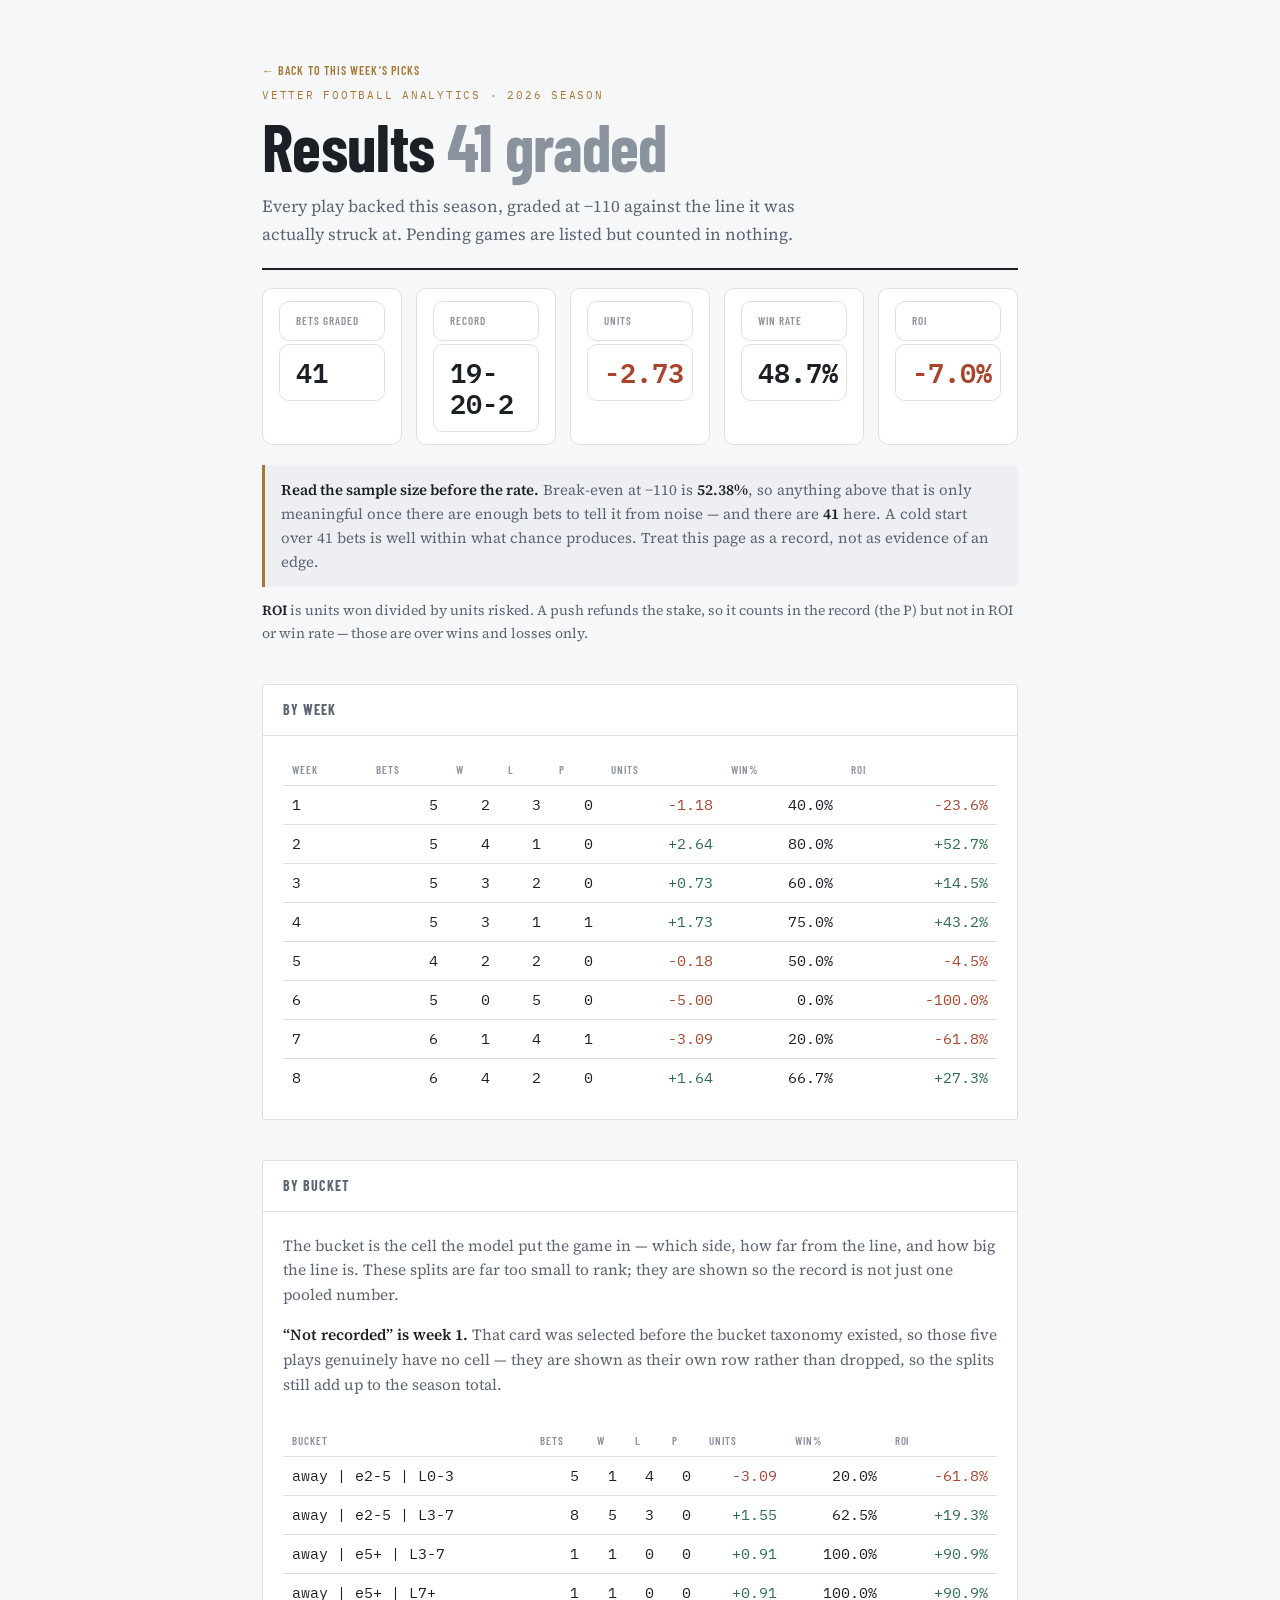
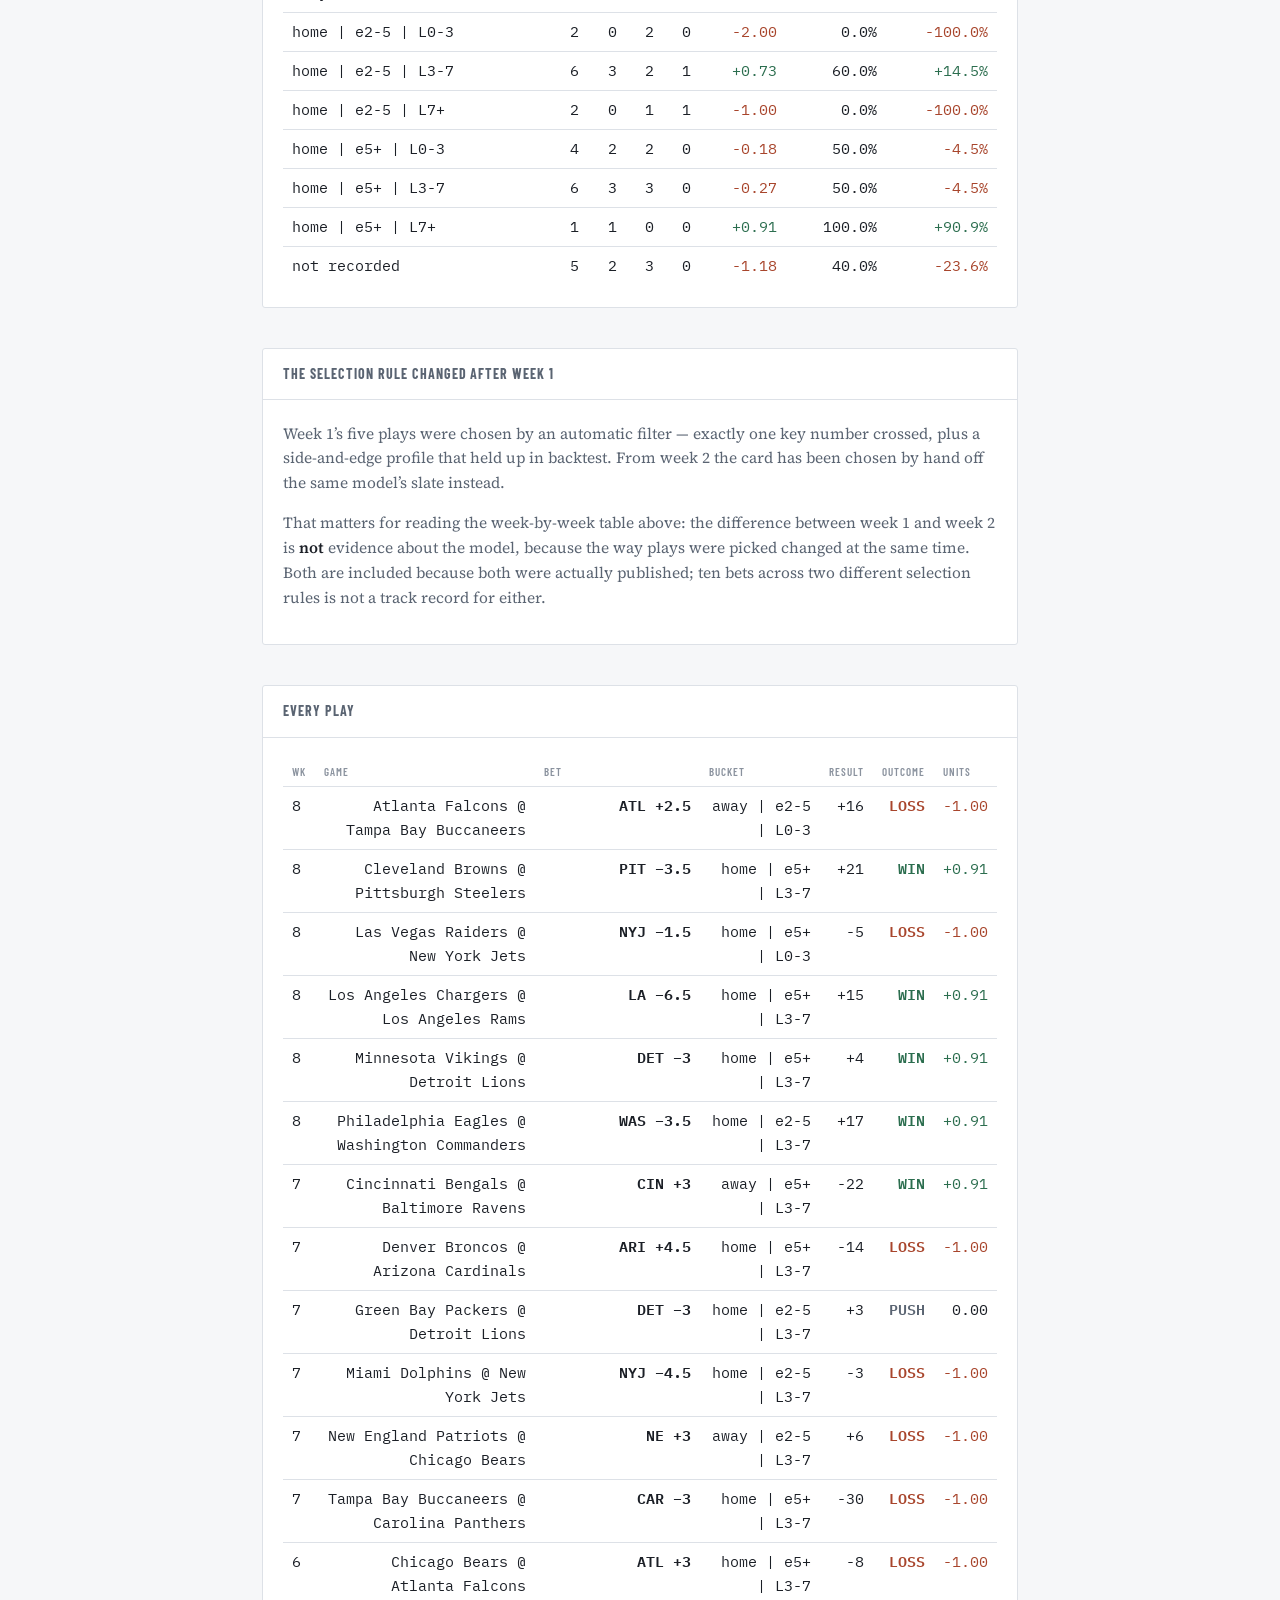
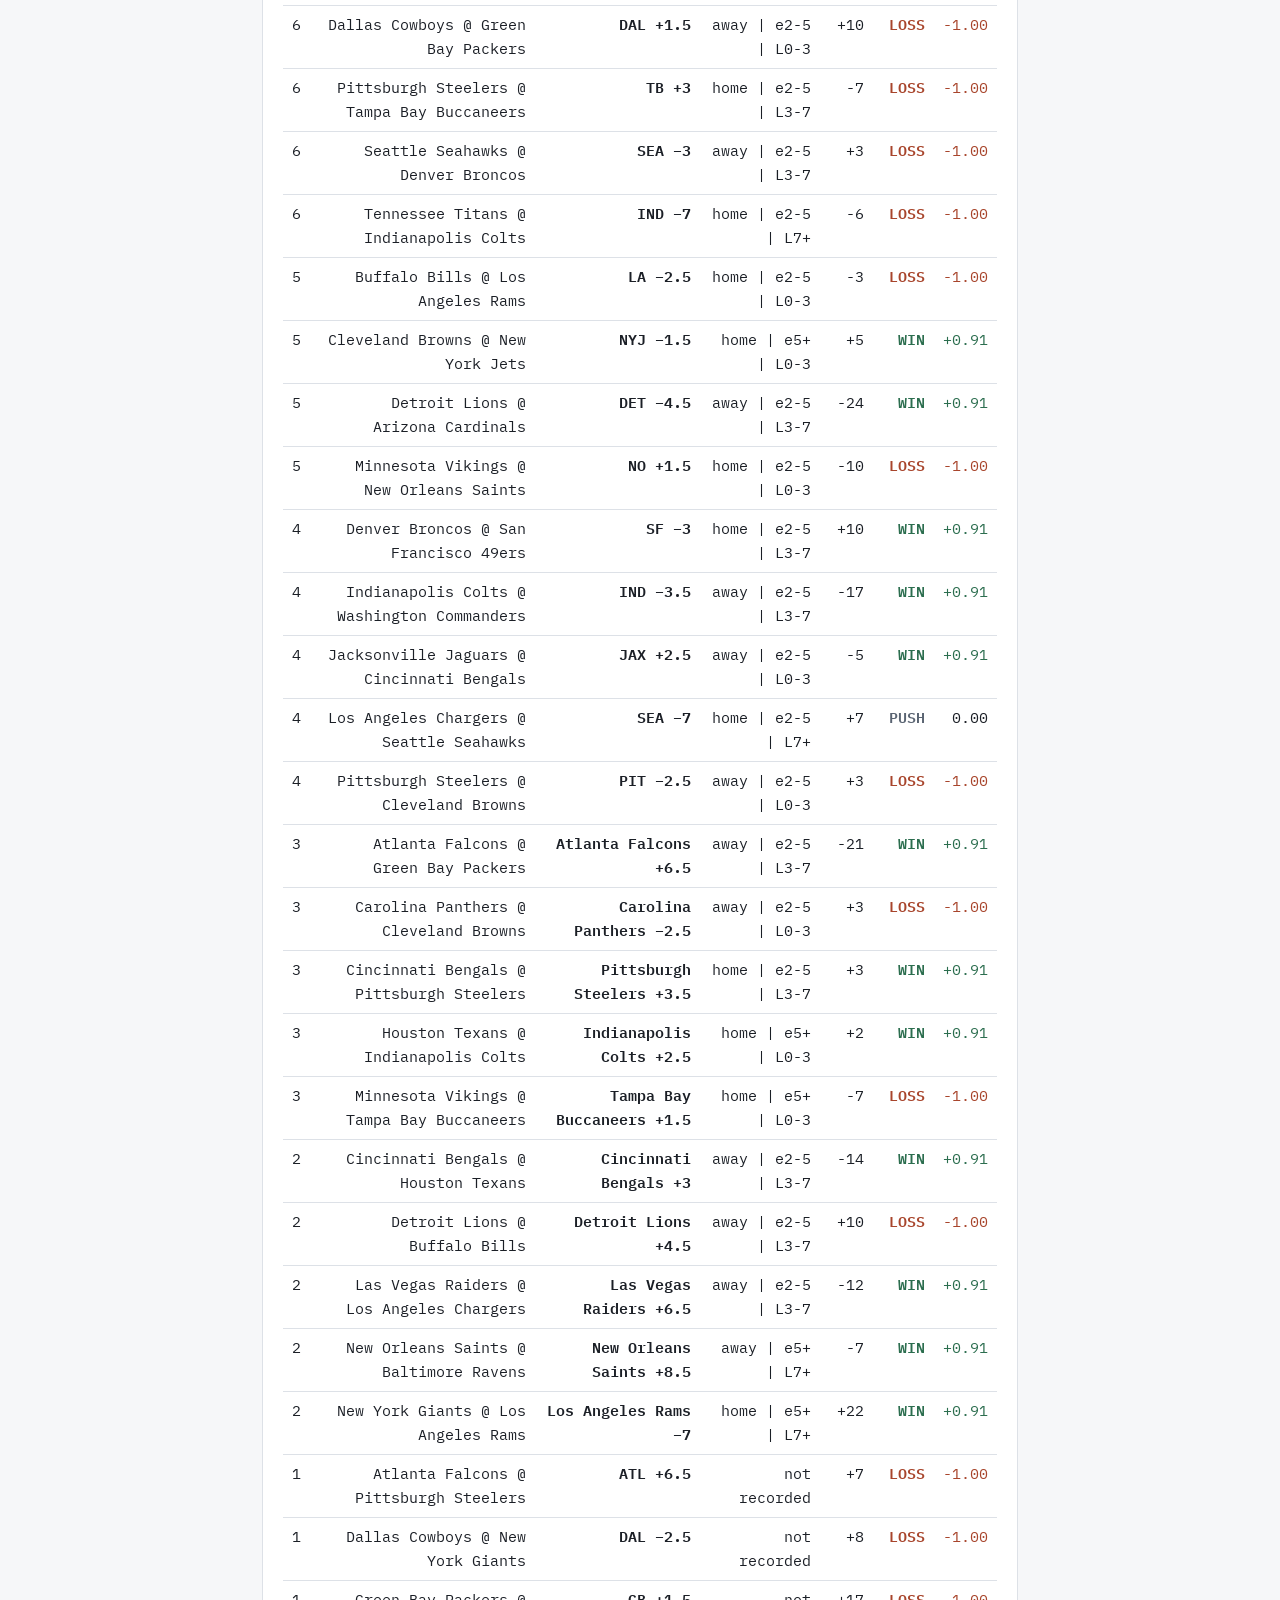
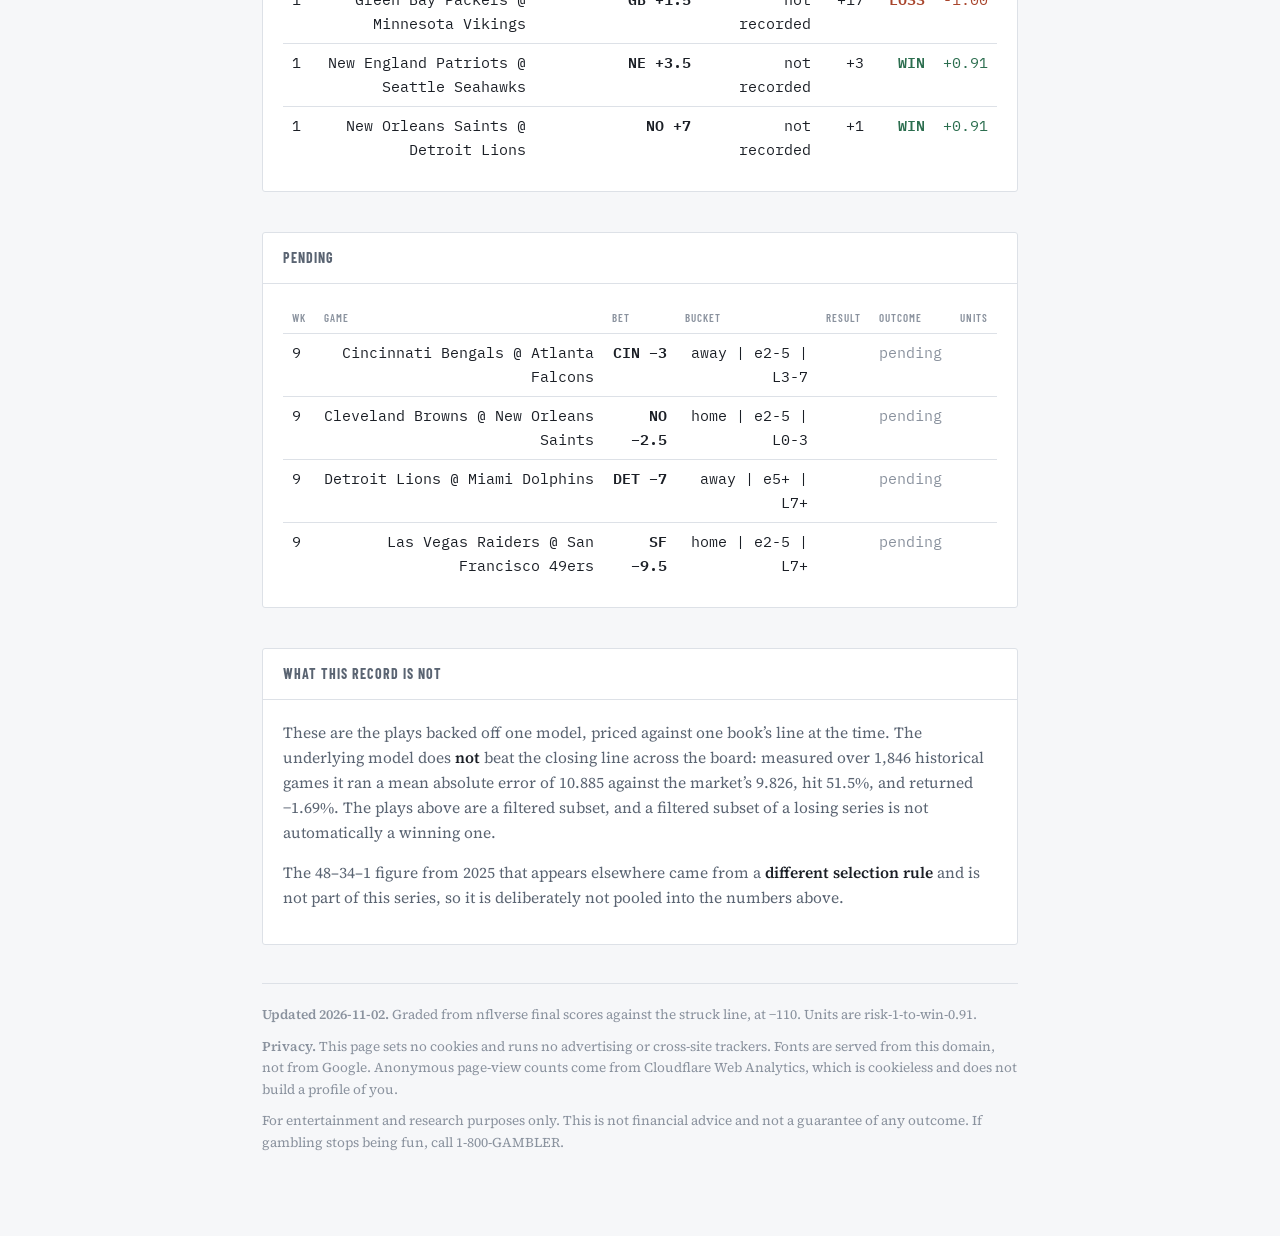
==== commit 884c1de0: "picks update 2026-11-02" ====
--- a/results.html
+++ b/results.html
@@ -230,18 +230,18 @@
 <header>
   <p class="nav"><a href="./">&larr; Back to this week&rsquo;s picks</a></p>
   <p class="eyebrow">Vetter Football Analytics &middot; 2026 Season</p>
-  <h1>Results <em>35 graded</em></h1>
+  <h1>Results <em>41 graded</em></h1>
   <p class="lede">Every play backed this season, graded at &minus;110 against the line it was
   actually struck at. Pending games are listed but counted in nothing.</p>
 </header>
 
-<div class="sum"><div><div class='k'>Bets graded</div><div class='v '>35</div></div><div><div class='k'>Record</div><div class='v '>15-18-2</div></div><div><div class='k'>Units</div><div class='v neg'>-4.36</div></div><div><div class='k'>Win rate</div><div class='v '>45.5%</div></div><div><div class='k'>ROI</div><div class='v neg'>-13.2%</div></div></div>
+<div class="sum"><div><div class='k'>Bets graded</div><div class='v '>41</div></div><div><div class='k'>Record</div><div class='v '>19-20-2</div></div><div><div class='k'>Units</div><div class='v neg'>-2.73</div></div><div><div class='k'>Win rate</div><div class='v '>48.7%</div></div><div><div class='k'>ROI</div><div class='v neg'>-7.0%</div></div></div>
 
 <div class="caveat">
   <b>Read the sample size before the rate.</b> Break-even at &minus;110 is
   <b>52.38%</b>, so anything above that is only meaningful once there are enough bets
-  to tell it from noise &mdash; and there are <b>35</b> here. A cold
-  start over 35 bets is well within what chance produces. Treat this page as a record, not as
+  to tell it from noise &mdash; and there are <b>41</b> here. A cold
+  start over 41 bets is well within what chance produces. Treat this page as a record, not as
   evidence of an edge.
 </div>
 <p class="sub"><b>ROI</b> is units won divided by units risked. A push refunds the stake, so it
@@ -250,7 +250,7 @@
 
 <section class="method">
   <h3>By week</h3>
-  <div class="inner"><div class='tw'><table class='led'><tr><th>Week</th><th>Bets</th><th>W</th><th>L</th><th>P</th><th>Units</th><th>Win%</th><th>ROI</th></tr><tr><td>1</td><td>5</td><td>2</td><td>3</td><td>0</td><td class='neg'>-1.18</td><td>40.0%</td><td class='neg'>-23.6%</td></tr><tr><td>2</td><td>5</td><td>4</td><td>1</td><td>0</td><td class='pos'>+2.64</td><td>80.0%</td><td class='pos'>+52.7%</td></tr><tr><td>3</td><td>5</td><td>3</td><td>2</td><td>0</td><td class='pos'>+0.73</td><td>60.0%</td><td class='pos'>+14.5%</td></tr><tr><td>4</td><td>5</td><td>3</td><td>1</td><td>1</td><td class='pos'>+1.73</td><td>75.0%</td><td class='pos'>+43.2%</td></tr><tr><td>5</td><td>4</td><td>2</td><td>2</td><td>0</td><td class='neg'>-0.18</td><td>50.0%</td><td class='neg'>-4.5%</td></tr><tr><td>6</td><td>5</td><td>0</td><td>5</td><td>0</td><td class='neg'>-5.00</td><td>0.0%</td><td class='neg'>-100.0%</td></tr><tr><td>7</td><td>6</td><td>1</td><td>4</td><td>1</td><td class='neg'>-3.09</td><td>20.0%</td><td class='neg'>-61.8%</td></tr></table></div></div>
+  <div class="inner"><div class='tw'><table class='led'><tr><th>Week</th><th>Bets</th><th>W</th><th>L</th><th>P</th><th>Units</th><th>Win%</th><th>ROI</th></tr><tr><td>1</td><td>5</td><td>2</td><td>3</td><td>0</td><td class='neg'>-1.18</td><td>40.0%</td><td class='neg'>-23.6%</td></tr><tr><td>2</td><td>5</td><td>4</td><td>1</td><td>0</td><td class='pos'>+2.64</td><td>80.0%</td><td class='pos'>+52.7%</td></tr><tr><td>3</td><td>5</td><td>3</td><td>2</td><td>0</td><td class='pos'>+0.73</td><td>60.0%</td><td class='pos'>+14.5%</td></tr><tr><td>4</td><td>5</td><td>3</td><td>1</td><td>1</td><td class='pos'>+1.73</td><td>75.0%</td><td class='pos'>+43.2%</td></tr><tr><td>5</td><td>4</td><td>2</td><td>2</td><td>0</td><td class='neg'>-0.18</td><td>50.0%</td><td class='neg'>-4.5%</td></tr><tr><td>6</td><td>5</td><td>0</td><td>5</td><td>0</td><td class='neg'>-5.00</td><td>0.0%</td><td class='neg'>-100.0%</td></tr><tr><td>7</td><td>6</td><td>1</td><td>4</td><td>1</td><td class='neg'>-3.09</td><td>20.0%</td><td class='neg'>-61.8%</td></tr><tr><td>8</td><td>6</td><td>4</td><td>2</td><td>0</td><td class='pos'>+1.64</td><td>66.7%</td><td class='pos'>+27.3%</td></tr></table></div></div>
 </section>
 
 <section class="method">
@@ -262,7 +262,7 @@
   <p><b>&ldquo;Not recorded&rdquo; is week 1.</b> That card was selected before the bucket
   taxonomy existed, so those five plays genuinely have no cell &mdash; they are shown as their own
   row rather than dropped, so the splits still add up to the season total.</p>
-  <div class='tw'><table class='led'><tr><th>Bucket</th><th>Bets</th><th>W</th><th>L</th><th>P</th><th>Units</th><th>Win%</th><th>ROI</th></tr><tr><td>away | e2-5 | L0-3</td><td>4</td><td>1</td><td>3</td><td>0</td><td class='neg'>-2.09</td><td>25.0%</td><td class='neg'>-52.3%</td></tr><tr><td>away | e2-5 | L3-7</td><td>8</td><td>5</td><td>3</td><td>0</td><td class='pos'>+1.55</td><td>62.5%</td><td class='pos'>+19.3%</td></tr><tr><td>away | e5+ | L3-7</td><td>1</td><td>1</td><td>0</td><td>0</td><td class='pos'>+0.91</td><td>100.0%</td><td class='pos'>+90.9%</td></tr><tr><td>away | e5+ | L7+</td><td>1</td><td>1</td><td>0</td><td>0</td><td class='pos'>+0.91</td><td>100.0%</td><td class='pos'>+90.9%</td></tr><tr><td>home | e2-5 | L0-3</td><td>2</td><td>0</td><td>2</td><td>0</td><td class='neg'>-2.00</td><td>0.0%</td><td class='neg'>-100.0%</td></tr><tr><td>home | e2-5 | L3-7</td><td>5</td><td>2</td><td>2</td><td>1</td><td class='neg'>-0.18</td><td>50.0%</td><td class='neg'>-4.5%</td></tr><tr><td>home | e2-5 | L7+</td><td>2</td><td>0</td><td>1</td><td>1</td><td class='neg'>-1.00</td><td>0.0%</td><td class='neg'>-100.0%</td></tr><tr><td>home | e5+ | L0-3</td><td>3</td><td>2</td><td>1</td><td>0</td><td class='pos'>+0.82</td><td>66.7%</td><td class='pos'>+27.3%</td></tr><tr><td>home | e5+ | L3-7</td><td>3</td><td>0</td><td>3</td><td>0</td><td class='neg'>-3.00</td><td>0.0%</td><td class='neg'>-100.0%</td></tr><tr><td>home | e5+ | L7+</td><td>1</td><td>1</td><td>0</td><td>0</td><td class='pos'>+0.91</td><td>100.0%</td><td class='pos'>+90.9%</td></tr><tr><td>not recorded</td><td>5</td><td>2</td><td>3</td><td>0</td><td class='neg'>-1.18</td><td>40.0%</td><td class='neg'>-23.6%</td></tr></table></div>
+  <div class='tw'><table class='led'><tr><th>Bucket</th><th>Bets</th><th>W</th><th>L</th><th>P</th><th>Units</th><th>Win%</th><th>ROI</th></tr><tr><td>away | e2-5 | L0-3</td><td>5</td><td>1</td><td>4</td><td>0</td><td class='neg'>-3.09</td><td>20.0%</td><td class='neg'>-61.8%</td></tr><tr><td>away | e2-5 | L3-7</td><td>8</td><td>5</td><td>3</td><td>0</td><td class='pos'>+1.55</td><td>62.5%</td><td class='pos'>+19.3%</td></tr><tr><td>away | e5+ | L3-7</td><td>1</td><td>1</td><td>0</td><td>0</td><td class='pos'>+0.91</td><td>100.0%</td><td class='pos'>+90.9%</td></tr><tr><td>away | e5+ | L7+</td><td>1</td><td>1</td><td>0</td><td>0</td><td class='pos'>+0.91</td><td>100.0%</td><td class='pos'>+90.9%</td></tr><tr><td>home | e2-5 | L0-3</td><td>2</td><td>0</td><td>2</td><td>0</td><td class='neg'>-2.00</td><td>0.0%</td><td class='neg'>-100.0%</td></tr><tr><td>home | e2-5 | L3-7</td><td>6</td><td>3</td><td>2</td><td>1</td><td class='pos'>+0.73</td><td>60.0%</td><td class='pos'>+14.5%</td></tr><tr><td>home | e2-5 | L7+</td><td>2</td><td>0</td><td>1</td><td>1</td><td class='neg'>-1.00</td><td>0.0%</td><td class='neg'>-100.0%</td></tr><tr><td>home | e5+ | L0-3</td><td>4</td><td>2</td><td>2</td><td>0</td><td class='neg'>-0.18</td><td>50.0%</td><td class='neg'>-4.5%</td></tr><tr><td>home | e5+ | L3-7</td><td>6</td><td>3</td><td>3</td><td>0</td><td class='neg'>-0.27</td><td>50.0%</td><td class='neg'>-4.5%</td></tr><tr><td>home | e5+ | L7+</td><td>1</td><td>1</td><td>0</td><td>0</td><td class='pos'>+0.91</td><td>100.0%</td><td class='pos'>+90.9%</td></tr><tr><td>not recorded</td><td>5</td><td>2</td><td>3</td><td>0</td><td class='neg'>-1.18</td><td>40.0%</td><td class='neg'>-23.6%</td></tr></table></div>
   </div>
 </section>
 
@@ -281,10 +281,10 @@
 
 <section class="method">
   <h3>Every play</h3>
-  <div class="inner"><div class='tw'><table class='led'><tr><th>Wk</th><th>Game</th><th>Bet</th><th>Bucket</th><th>Result</th><th>Outcome</th><th>Units</th></tr><tr><td>7</td><td>Cincinnati Bengals @ Baltimore Ravens</td><td><b>CIN +3</b></td><td>away | e5+ | L3-7</td><td>-22</td><td><span class='w'>WIN</span></td><td><span class='pos'>+0.91</span></td></tr><tr><td>7</td><td>Denver Broncos @ Arizona Cardinals</td><td><b>ARI +4.5</b></td><td>home | e5+ | L3-7</td><td>-14</td><td><span class='l'>LOSS</span></td><td><span class='neg'>-1.00</span></td></tr><tr><td>7</td><td>Green Bay Packers @ Detroit Lions</td><td><b>DET −3</b></td><td>home | e2-5 | L3-7</td><td>+3</td><td><span class='p'>PUSH</span></td><td><span class=''>0.00</span></td></tr><tr><td>7</td><td>Miami Dolphins @ New York Jets</td><td><b>NYJ −4.5</b></td><td>home | e2-5 | L3-7</td><td>-3</td><td><span class='l'>LOSS</span></td><td><span class='neg'>-1.00</span></td></tr><tr><td>7</td><td>New England Patriots @ Chicago Bears</td><td><b>NE +3</b></td><td>away | e2-5 | L3-7</td><td>+6</td><td><span class='l'>LOSS</span></td><td><span class='neg'>-1.00</span></td></tr><tr><td>7</td><td>Tampa Bay Buccaneers @ Carolina Panthers</td><td><b>CAR −3</b></td><td>home | e5+ | L3-7</td><td>-30</td><td><span class='l'>LOSS</span></td><td><span class='neg'>-1.00</span></td></tr><tr><td>6</td><td>Chicago Bears @ Atlanta Falcons</td><td><b>ATL +3</b></td><td>home | e5+ | L3-7</td><td>-8</td><td><span class='l'>LOSS</span></td><td><span class='neg'>-1.00</span></td></tr><tr><td>6</td><td>Dallas Cowboys @ Green Bay Packers</td><td><b>DAL +1.5</b></td><td>away | e2-5 | L0-3</td><td>+10</td><td><span class='l'>LOSS</span></td><td><span class='neg'>-1.00</span></td></tr><tr><td>6</td><td>Pittsburgh Steelers @ Tampa Bay Buccaneers</td><td><b>TB +3</b></td><td>home | e2-5 | L3-7</td><td>-7</td><td><span class='l'>LOSS</span></td><td><span class='neg'>-1.00</span></td></tr><tr><td>6</td><td>Seattle Seahawks @ Denver Broncos</td><td><b>SEA −3</b></td><td>away | e2-5 | L3-7</td><td>+3</td><td><span class='l'>LOSS</span></td><td><span class='neg'>-1.00</span></td></tr><tr><td>6</td><td>Tennessee Titans @ Indianapolis Colts</td><td><b>IND −7</b></td><td>home | e2-5 | L7+</td><td>-6</td><td><span class='l'>LOSS</span></td><td><span class='neg'>-1.00</span></td></tr><tr><td>5</td><td>Buffalo Bills @ Los Angeles Rams</td><td><b>LA −2.5</b></td><td>home | e2-5 | L0-3</td><td>-3</td><td><span class='l'>LOSS</span></td><td><span class='neg'>-1.00</span></td></tr><tr><td>5</td><td>Cleveland Browns @ New York Jets</td><td><b>NYJ −1.5</b></td><td>home | e5+ | L0-3</td><td>+5</td><td><span class='w'>WIN</span></td><td><span class='pos'>+0.91</span></td></tr><tr><td>5</td><td>Detroit Lions @ Arizona Cardinals</td><td><b>DET −4.5</b></td><td>away | e2-5 | L3-7</td><td>-24</td><td><span class='w'>WIN</span></td><td><span class='pos'>+0.91</span></td></tr><tr><td>5</td><td>Minnesota Vikings @ New Orleans Saints</td><td><b>NO +1.5</b></td><td>home | e2-5 | L0-3</td><td>-10</td><td><span class='l'>LOSS</span></td><td><span class='neg'>-1.00</span></td></tr><tr><td>4</td><td>Denver Broncos @ San Francisco 49ers</td><td><b>SF −3</b></td><td>home | e2-5 | L3-7</td><td>+10</td><td><span class='w'>WIN</span></td><td><span class='pos'>+0.91</span></td></tr><tr><td>4</td><td>Indianapolis Colts @ Washington Commanders</td><td><b>IND −3.5</b></td><td>away | e2-5 | L3-7</td><td>-17</td><td><span class='w'>WIN</span></td><td><span class='pos'>+0.91</span></td></tr><tr><td>4</td><td>Jacksonville Jaguars @ Cincinnati Bengals</td><td><b>JAX +2.5</b></td><td>away | e2-5 | L0-3</td><td>-5</td><td><span class='w'>WIN</span></td><td><span class='pos'>+0.91</span></td></tr><tr><td>4</td><td>Los Angeles Chargers @ Seattle Seahawks</td><td><b>SEA −7</b></td><td>home | e2-5 | L7+</td><td>+7</td><td><span class='p'>PUSH</span></td><td><span class=''>0.00</span></td></tr><tr><td>4</td><td>Pittsburgh Steelers @ Cleveland Browns</td><td><b>PIT −2.5</b></td><td>away | e2-5 | L0-3</td><td>+3</td><td><span class='l'>LOSS</span></td><td><span class='neg'>-1.00</span></td></tr><tr><td>3</td><td>Atlanta Falcons @ Green Bay Packers</td><td><b>Atlanta Falcons +6.5</b></td><td>away | e2-5 | L3-7</td><td>-21</td><td><span class='w'>WIN</span></td><td><span class='pos'>+0.91</span></td></tr><tr><td>3</td><td>Carolina Panthers @ Cleveland Browns</td><td><b>Carolina Panthers −2.5</b></td><td>away | e2-5 | L0-3</td><td>+3</td><td><span class='l'>LOSS</span></td><td><span class='neg'>-1.00</span></td></tr><tr><td>3</td><td>Cincinnati Bengals @ Pittsburgh Steelers</td><td><b>Pittsburgh Steelers +3.5</b></td><td>home | e2-5 | L3-7</td><td>+3</td><td><span class='w'>WIN</span></td><td><span class='pos'>+0.91</span></td></tr><tr><td>3</td><td>Houston Texans @ Indianapolis Colts</td><td><b>Indianapolis Colts +2.5</b></td><td>home | e5+ | L0-3</td><td>+2</td><td><span class='w'>WIN</span></td><td><span class='pos'>+0.91</span></td></tr><tr><td>3</td><td>Minnesota Vikings @ Tampa Bay Buccaneers</td><td><b>Tampa Bay Buccaneers +1.5</b></td><td>home | e5+ | L0-3</td><td>-7</td><td><span class='l'>LOSS</span></td><td><span class='neg'>-1.00</span></td></tr><tr><td>2</td><td>Cincinnati Bengals @ Houston Texans</td><td><b>Cincinnati Bengals +3</b></td><td>away | e2-5 | L3-7</td><td>-14</td><td><span class='w'>WIN</span></td><td><span class='pos'>+0.91</span></td></tr><tr><td>2</td><td>Detroit Lions @ Buffalo Bills</td><td><b>Detroit Lions +4.5</b></td><td>away | e2-5 | L3-7</td><td>+10</td><td><span class='l'>LOSS</span></td><td><span class='neg'>-1.00</span></td></tr><tr><td>2</td><td>Las Vegas Raiders @ Los Angeles Chargers</td><td><b>Las Vegas Raiders +6.5</b></td><td>away | e2-5 | L3-7</td><td>-12</td><td><span class='w'>WIN</span></td><td><span class='pos'>+0.91</span></td></tr><tr><td>2</td><td>New Orleans Saints @ Baltimore Ravens</td><td><b>New Orleans Saints +8.5</b></td><td>away | e5+ | L7+</td><td>-7</td><td><span class='w'>WIN</span></td><td><span class='pos'>+0.91</span></td></tr><tr><td>2</td><td>New York Giants @ Los Angeles Rams</td><td><b>Los Angeles Rams −7</b></td><td>home | e5+ | L7+</td><td>+22</td><td><span class='w'>WIN</span></td><td><span class='pos'>+0.91</span></td></tr><tr><td>1</td><td>Atlanta Falcons @ Pittsburgh Steelers</td><td><b>ATL +6.5</b></td><td>not recorded</td><td>+7</td><td><span class='l'>LOSS</span></td><td><span class='neg'>-1.00</span></td></tr><tr><td>1</td><td>Dallas Cowboys @ New York Giants</td><td><b>DAL −2.5</b></td><td>not recorded</td><td>+8</td><td><span class='l'>LOSS</span></td><td><span class='neg'>-1.00</span></td></tr><tr><td>1</td><td>Green Bay Packers @ Minnesota Vikings</td><td><b>GB +1.5</b></td><td>not recorded</td><td>+17</td><td><span class='l'>LOSS</span></td><td><span class='neg'>-1.00</span></td></tr><tr><td>1</td><td>New England Patriots @ Seattle Seahawks</td><td><b>NE +3.5</b></td><td>not recorded</td><td>+3</td><td><span class='w'>WIN</span></td><td><span class='pos'>+0.91</span></td></tr><tr><td>1</td><td>New Orleans Saints @ Detroit Lions</td><td><b>NO +7</b></td><td>not recorded</td><td>+1</td><td><span class='w'>WIN</span></td><td><span class='pos'>+0.91</span></td></tr></table></div></div>
-</section>
-
-<section class='method'><h3>Pending</h3><div class='inner'><div class='tw'><table class='led'><tr><th>Wk</th><th>Game</th><th>Bet</th><th>Bucket</th><th>Result</th><th>Outcome</th><th>Units</th></tr><tr><td>8</td><td>Atlanta Falcons @ Tampa Bay Buccaneers</td><td><b>ATL +2.5</b></td><td>away | e2-5 | L0-3</td><td></td><td><span class='pend'>pending</span></td><td></td></tr><tr><td>8</td><td>Cleveland Browns @ Pittsburgh Steelers</td><td><b>PIT −3.5</b></td><td>home | e5+ | L3-7</td><td></td><td><span class='pend'>pending</span></td><td></td></tr><tr><td>8</td><td>Las Vegas Raiders @ New York Jets</td><td><b>NYJ −1.5</b></td><td>home | e5+ | L0-3</td><td></td><td><span class='pend'>pending</span></td><td></td></tr><tr><td>8</td><td>Los Angeles Chargers @ Los Angeles Rams</td><td><b>LA −6.5</b></td><td>home | e5+ | L3-7</td><td></td><td><span class='pend'>pending</span></td><td></td></tr><tr><td>8</td><td>Minnesota Vikings @ Detroit Lions</td><td><b>DET −3</b></td><td>home | e5+ | L3-7</td><td></td><td><span class='pend'>pending</span></td><td></td></tr><tr><td>8</td><td>Philadelphia Eagles @ Washington Commanders</td><td><b>WAS −3.5</b></td><td>home | e2-5 | L3-7</td><td></td><td><span class='pend'>pending</span></td><td></td></tr></table></div></div></section>
+  <div class="inner"><div class='tw'><table class='led'><tr><th>Wk</th><th>Game</th><th>Bet</th><th>Bucket</th><th>Result</th><th>Outcome</th><th>Units</th></tr><tr><td>8</td><td>Atlanta Falcons @ Tampa Bay Buccaneers</td><td><b>ATL +2.5</b></td><td>away | e2-5 | L0-3</td><td>+16</td><td><span class='l'>LOSS</span></td><td><span class='neg'>-1.00</span></td></tr><tr><td>8</td><td>Cleveland Browns @ Pittsburgh Steelers</td><td><b>PIT −3.5</b></td><td>home | e5+ | L3-7</td><td>+21</td><td><span class='w'>WIN</span></td><td><span class='pos'>+0.91</span></td></tr><tr><td>8</td><td>Las Vegas Raiders @ New York Jets</td><td><b>NYJ −1.5</b></td><td>home | e5+ | L0-3</td><td>-5</td><td><span class='l'>LOSS</span></td><td><span class='neg'>-1.00</span></td></tr><tr><td>8</td><td>Los Angeles Chargers @ Los Angeles Rams</td><td><b>LA −6.5</b></td><td>home | e5+ | L3-7</td><td>+15</td><td><span class='w'>WIN</span></td><td><span class='pos'>+0.91</span></td></tr><tr><td>8</td><td>Minnesota Vikings @ Detroit Lions</td><td><b>DET −3</b></td><td>home | e5+ | L3-7</td><td>+4</td><td><span class='w'>WIN</span></td><td><span class='pos'>+0.91</span></td></tr><tr><td>8</td><td>Philadelphia Eagles @ Washington Commanders</td><td><b>WAS −3.5</b></td><td>home | e2-5 | L3-7</td><td>+17</td><td><span class='w'>WIN</span></td><td><span class='pos'>+0.91</span></td></tr><tr><td>7</td><td>Cincinnati Bengals @ Baltimore Ravens</td><td><b>CIN +3</b></td><td>away | e5+ | L3-7</td><td>-22</td><td><span class='w'>WIN</span></td><td><span class='pos'>+0.91</span></td></tr><tr><td>7</td><td>Denver Broncos @ Arizona Cardinals</td><td><b>ARI +4.5</b></td><td>home | e5+ | L3-7</td><td>-14</td><td><span class='l'>LOSS</span></td><td><span class='neg'>-1.00</span></td></tr><tr><td>7</td><td>Green Bay Packers @ Detroit Lions</td><td><b>DET −3</b></td><td>home | e2-5 | L3-7</td><td>+3</td><td><span class='p'>PUSH</span></td><td><span class=''>0.00</span></td></tr><tr><td>7</td><td>Miami Dolphins @ New York Jets</td><td><b>NYJ −4.5</b></td><td>home | e2-5 | L3-7</td><td>-3</td><td><span class='l'>LOSS</span></td><td><span class='neg'>-1.00</span></td></tr><tr><td>7</td><td>New England Patriots @ Chicago Bears</td><td><b>NE +3</b></td><td>away | e2-5 | L3-7</td><td>+6</td><td><span class='l'>LOSS</span></td><td><span class='neg'>-1.00</span></td></tr><tr><td>7</td><td>Tampa Bay Buccaneers @ Carolina Panthers</td><td><b>CAR −3</b></td><td>home | e5+ | L3-7</td><td>-30</td><td><span class='l'>LOSS</span></td><td><span class='neg'>-1.00</span></td></tr><tr><td>6</td><td>Chicago Bears @ Atlanta Falcons</td><td><b>ATL +3</b></td><td>home | e5+ | L3-7</td><td>-8</td><td><span class='l'>LOSS</span></td><td><span class='neg'>-1.00</span></td></tr><tr><td>6</td><td>Dallas Cowboys @ Green Bay Packers</td><td><b>DAL +1.5</b></td><td>away | e2-5 | L0-3</td><td>+10</td><td><span class='l'>LOSS</span></td><td><span class='neg'>-1.00</span></td></tr><tr><td>6</td><td>Pittsburgh Steelers @ Tampa Bay Buccaneers</td><td><b>TB +3</b></td><td>home | e2-5 | L3-7</td><td>-7</td><td><span class='l'>LOSS</span></td><td><span class='neg'>-1.00</span></td></tr><tr><td>6</td><td>Seattle Seahawks @ Denver Broncos</td><td><b>SEA −3</b></td><td>away | e2-5 | L3-7</td><td>+3</td><td><span class='l'>LOSS</span></td><td><span class='neg'>-1.00</span></td></tr><tr><td>6</td><td>Tennessee Titans @ Indianapolis Colts</td><td><b>IND −7</b></td><td>home | e2-5 | L7+</td><td>-6</td><td><span class='l'>LOSS</span></td><td><span class='neg'>-1.00</span></td></tr><tr><td>5</td><td>Buffalo Bills @ Los Angeles Rams</td><td><b>LA −2.5</b></td><td>home | e2-5 | L0-3</td><td>-3</td><td><span class='l'>LOSS</span></td><td><span class='neg'>-1.00</span></td></tr><tr><td>5</td><td>Cleveland Browns @ New York Jets</td><td><b>NYJ −1.5</b></td><td>home | e5+ | L0-3</td><td>+5</td><td><span class='w'>WIN</span></td><td><span class='pos'>+0.91</span></td></tr><tr><td>5</td><td>Detroit Lions @ Arizona Cardinals</td><td><b>DET −4.5</b></td><td>away | e2-5 | L3-7</td><td>-24</td><td><span class='w'>WIN</span></td><td><span class='pos'>+0.91</span></td></tr><tr><td>5</td><td>Minnesota Vikings @ New Orleans Saints</td><td><b>NO +1.5</b></td><td>home | e2-5 | L0-3</td><td>-10</td><td><span class='l'>LOSS</span></td><td><span class='neg'>-1.00</span></td></tr><tr><td>4</td><td>Denver Broncos @ San Francisco 49ers</td><td><b>SF −3</b></td><td>home | e2-5 | L3-7</td><td>+10</td><td><span class='w'>WIN</span></td><td><span class='pos'>+0.91</span></td></tr><tr><td>4</td><td>Indianapolis Colts @ Washington Commanders</td><td><b>IND −3.5</b></td><td>away | e2-5 | L3-7</td><td>-17</td><td><span class='w'>WIN</span></td><td><span class='pos'>+0.91</span></td></tr><tr><td>4</td><td>Jacksonville Jaguars @ Cincinnati Bengals</td><td><b>JAX +2.5</b></td><td>away | e2-5 | L0-3</td><td>-5</td><td><span class='w'>WIN</span></td><td><span class='pos'>+0.91</span></td></tr><tr><td>4</td><td>Los Angeles Chargers @ Seattle Seahawks</td><td><b>SEA −7</b></td><td>home | e2-5 | L7+</td><td>+7</td><td><span class='p'>PUSH</span></td><td><span class=''>0.00</span></td></tr><tr><td>4</td><td>Pittsburgh Steelers @ Cleveland Browns</td><td><b>PIT −2.5</b></td><td>away | e2-5 | L0-3</td><td>+3</td><td><span class='l'>LOSS</span></td><td><span class='neg'>-1.00</span></td></tr><tr><td>3</td><td>Atlanta Falcons @ Green Bay Packers</td><td><b>Atlanta Falcons +6.5</b></td><td>away | e2-5 | L3-7</td><td>-21</td><td><span class='w'>WIN</span></td><td><span class='pos'>+0.91</span></td></tr><tr><td>3</td><td>Carolina Panthers @ Cleveland Browns</td><td><b>Carolina Panthers −2.5</b></td><td>away | e2-5 | L0-3</td><td>+3</td><td><span class='l'>LOSS</span></td><td><span class='neg'>-1.00</span></td></tr><tr><td>3</td><td>Cincinnati Bengals @ Pittsburgh Steelers</td><td><b>Pittsburgh Steelers +3.5</b></td><td>home | e2-5 | L3-7</td><td>+3</td><td><span class='w'>WIN</span></td><td><span class='pos'>+0.91</span></td></tr><tr><td>3</td><td>Houston Texans @ Indianapolis Colts</td><td><b>Indianapolis Colts +2.5</b></td><td>home | e5+ | L0-3</td><td>+2</td><td><span class='w'>WIN</span></td><td><span class='pos'>+0.91</span></td></tr><tr><td>3</td><td>Minnesota Vikings @ Tampa Bay Buccaneers</td><td><b>Tampa Bay Buccaneers +1.5</b></td><td>home | e5+ | L0-3</td><td>-7</td><td><span class='l'>LOSS</span></td><td><span class='neg'>-1.00</span></td></tr><tr><td>2</td><td>Cincinnati Bengals @ Houston Texans</td><td><b>Cincinnati Bengals +3</b></td><td>away | e2-5 | L3-7</td><td>-14</td><td><span class='w'>WIN</span></td><td><span class='pos'>+0.91</span></td></tr><tr><td>2</td><td>Detroit Lions @ Buffalo Bills</td><td><b>Detroit Lions +4.5</b></td><td>away | e2-5 | L3-7</td><td>+10</td><td><span class='l'>LOSS</span></td><td><span class='neg'>-1.00</span></td></tr><tr><td>2</td><td>Las Vegas Raiders @ Los Angeles Chargers</td><td><b>Las Vegas Raiders +6.5</b></td><td>away | e2-5 | L3-7</td><td>-12</td><td><span class='w'>WIN</span></td><td><span class='pos'>+0.91</span></td></tr><tr><td>2</td><td>New Orleans Saints @ Baltimore Ravens</td><td><b>New Orleans Saints +8.5</b></td><td>away | e5+ | L7+</td><td>-7</td><td><span class='w'>WIN</span></td><td><span class='pos'>+0.91</span></td></tr><tr><td>2</td><td>New York Giants @ Los Angeles Rams</td><td><b>Los Angeles Rams −7</b></td><td>home | e5+ | L7+</td><td>+22</td><td><span class='w'>WIN</span></td><td><span class='pos'>+0.91</span></td></tr><tr><td>1</td><td>Atlanta Falcons @ Pittsburgh Steelers</td><td><b>ATL +6.5</b></td><td>not recorded</td><td>+7</td><td><span class='l'>LOSS</span></td><td><span class='neg'>-1.00</span></td></tr><tr><td>1</td><td>Dallas Cowboys @ New York Giants</td><td><b>DAL −2.5</b></td><td>not recorded</td><td>+8</td><td><span class='l'>LOSS</span></td><td><span class='neg'>-1.00</span></td></tr><tr><td>1</td><td>Green Bay Packers @ Minnesota Vikings</td><td><b>GB +1.5</b></td><td>not recorded</td><td>+17</td><td><span class='l'>LOSS</span></td><td><span class='neg'>-1.00</span></td></tr><tr><td>1</td><td>New England Patriots @ Seattle Seahawks</td><td><b>NE +3.5</b></td><td>not recorded</td><td>+3</td><td><span class='w'>WIN</span></td><td><span class='pos'>+0.91</span></td></tr><tr><td>1</td><td>New Orleans Saints @ Detroit Lions</td><td><b>NO +7</b></td><td>not recorded</td><td>+1</td><td><span class='w'>WIN</span></td><td><span class='pos'>+0.91</span></td></tr></table></div></div>
+</section>
+
+<section class='method'><h3>Pending</h3><div class='inner'><div class='tw'><table class='led'><tr><th>Wk</th><th>Game</th><th>Bet</th><th>Bucket</th><th>Result</th><th>Outcome</th><th>Units</th></tr><tr><td>9</td><td>Cincinnati Bengals @ Atlanta Falcons</td><td><b>CIN −3</b></td><td>away | e2-5 | L3-7</td><td></td><td><span class='pend'>pending</span></td><td></td></tr><tr><td>9</td><td>Cleveland Browns @ New Orleans Saints</td><td><b>NO −2.5</b></td><td>home | e2-5 | L0-3</td><td></td><td><span class='pend'>pending</span></td><td></td></tr><tr><td>9</td><td>Detroit Lions @ Miami Dolphins</td><td><b>DET −7</b></td><td>away | e5+ | L7+</td><td></td><td><span class='pend'>pending</span></td><td></td></tr><tr><td>9</td><td>Las Vegas Raiders @ San Francisco 49ers</td><td><b>SF −9.5</b></td><td>home | e2-5 | L7+</td><td></td><td><span class='pend'>pending</span></td><td></td></tr></table></div></div></section>
 
 <section class="method">
   <h3>What this record is not</h3>
@@ -301,7 +301,7 @@
 </section>
 
 <footer>
-  <p><b>Updated 2026-10-27.</b> Graded from nflverse final scores against the struck line, at
+  <p><b>Updated 2026-11-02.</b> Graded from nflverse final scores against the struck line, at
   &minus;110. Units are risk-1-to-win-0.91.</p>
   <p><b>Privacy.</b> This page sets no cookies and runs no advertising or cross-site trackers. Fonts are served from this domain, not from Google. Anonymous page-view counts come from Cloudflare Web Analytics, which is cookieless and does not build a profile of you.</p>
   <p>For entertainment and research purposes only. This is not financial advice and not a
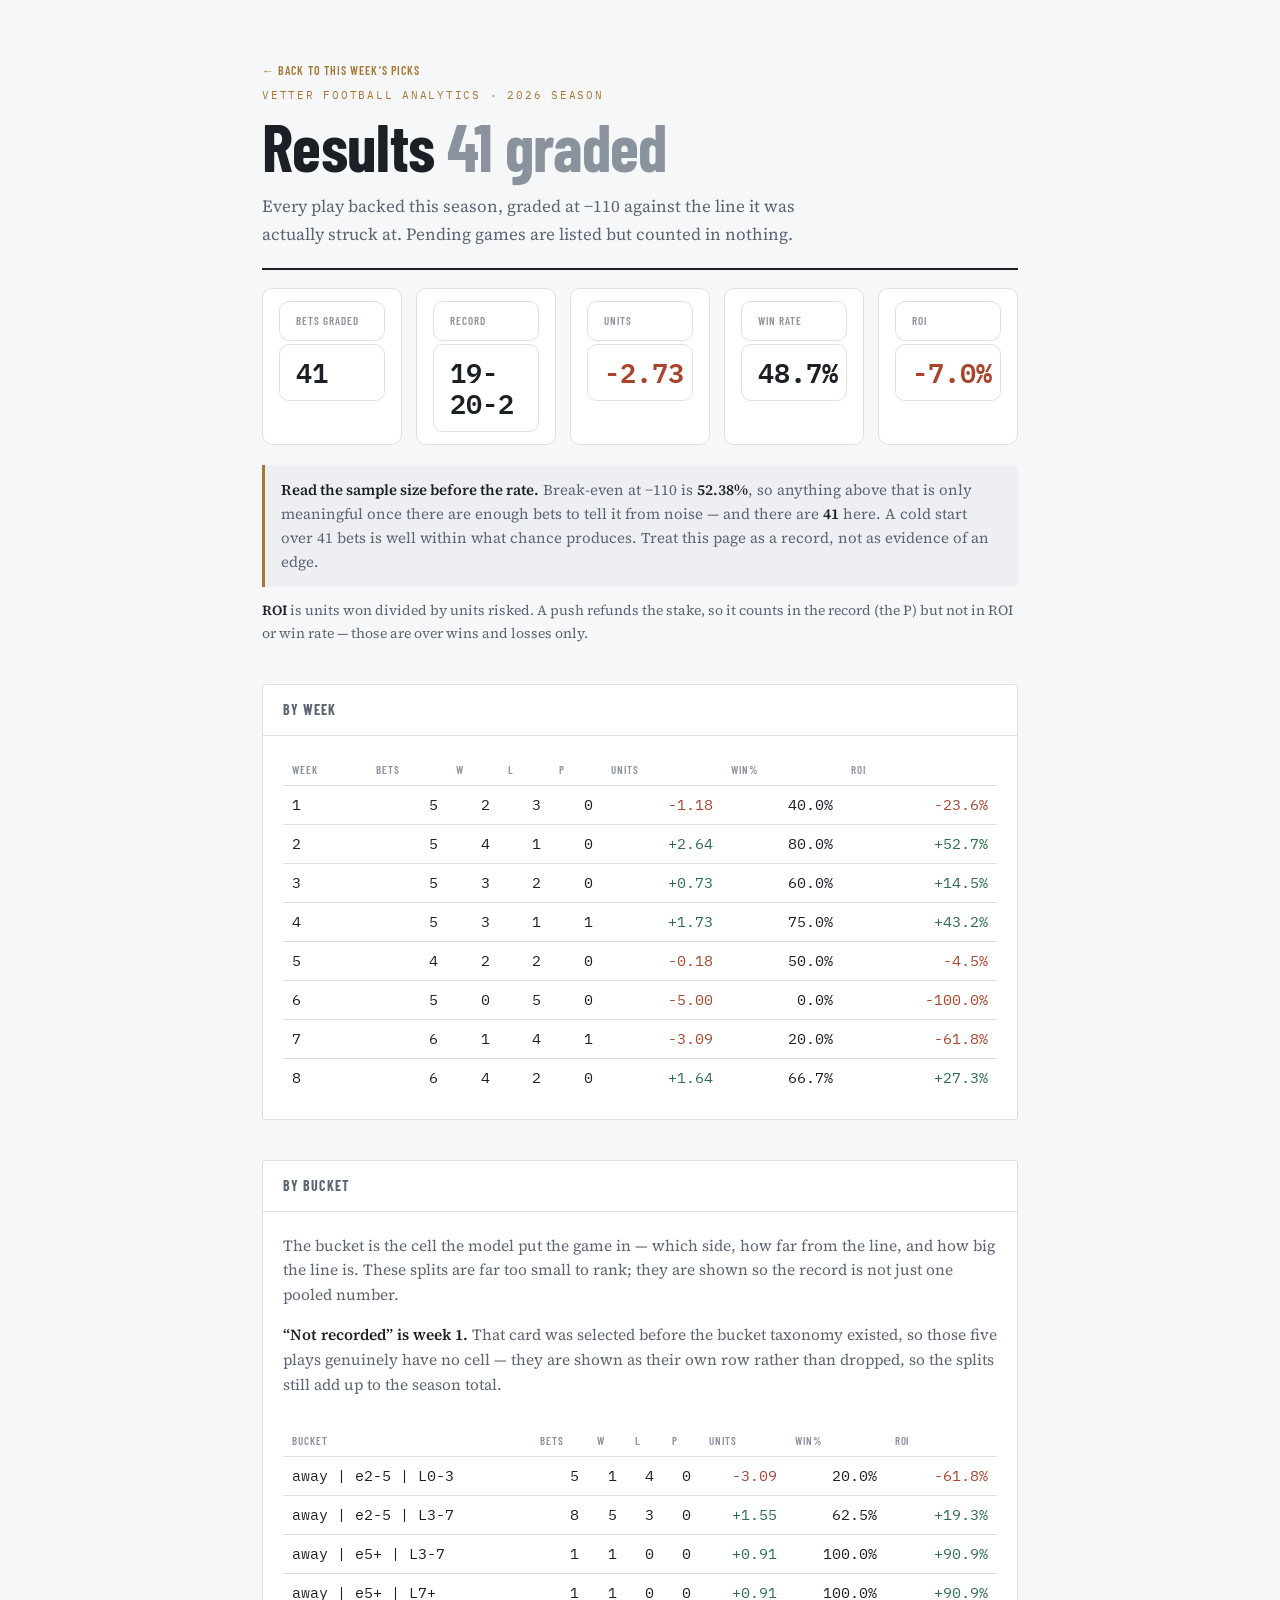
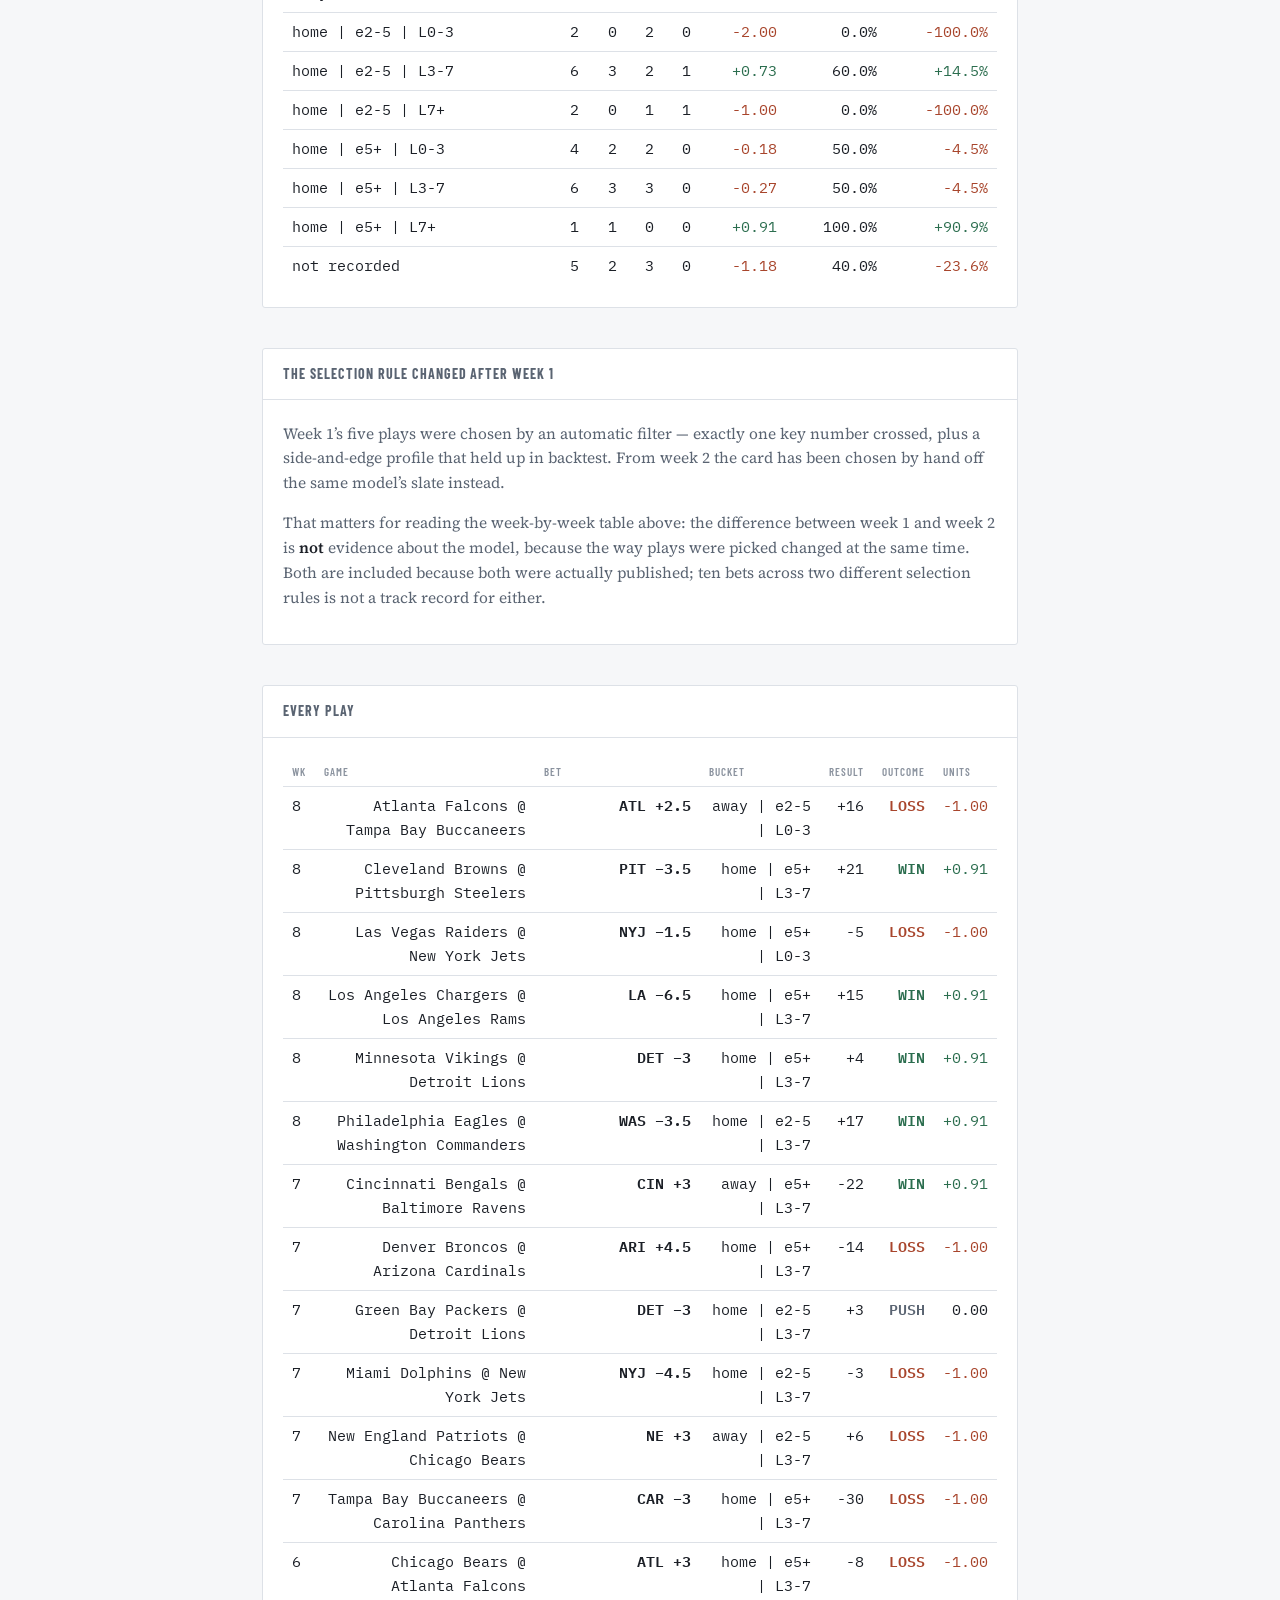
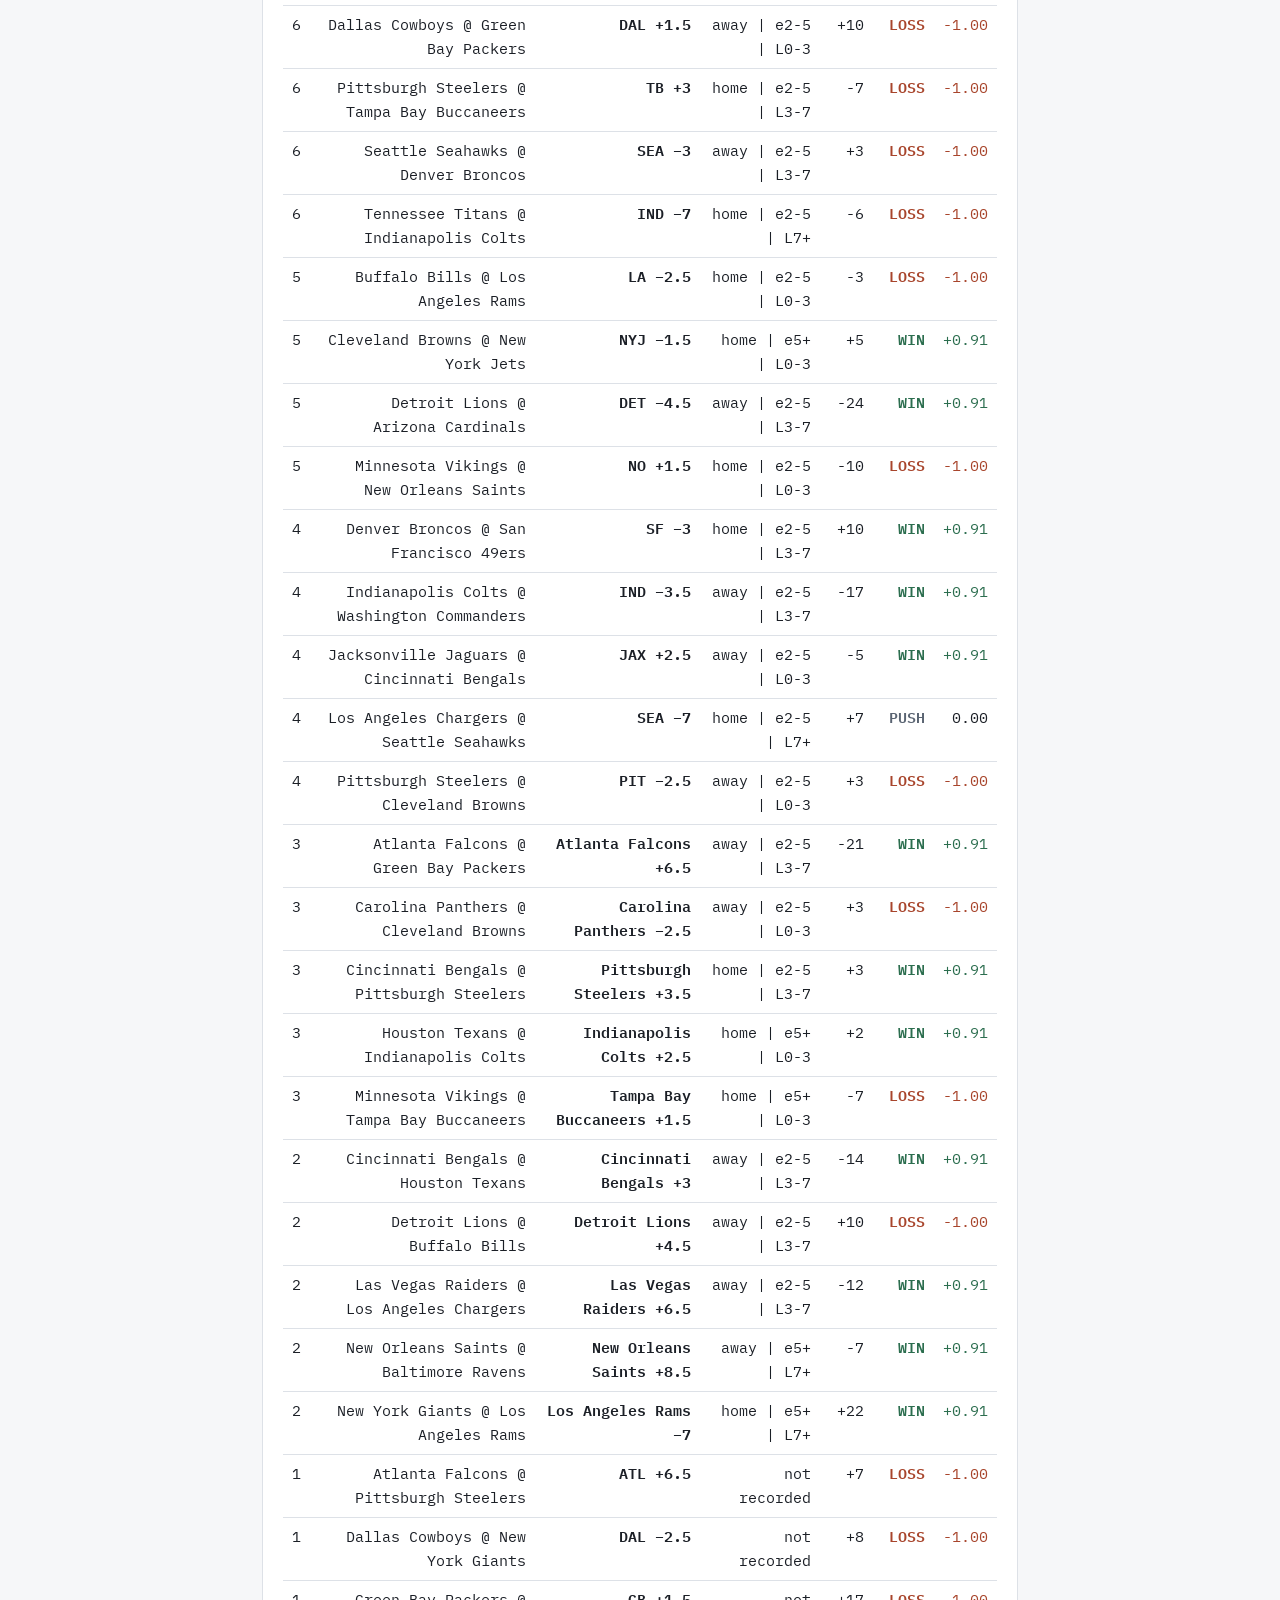
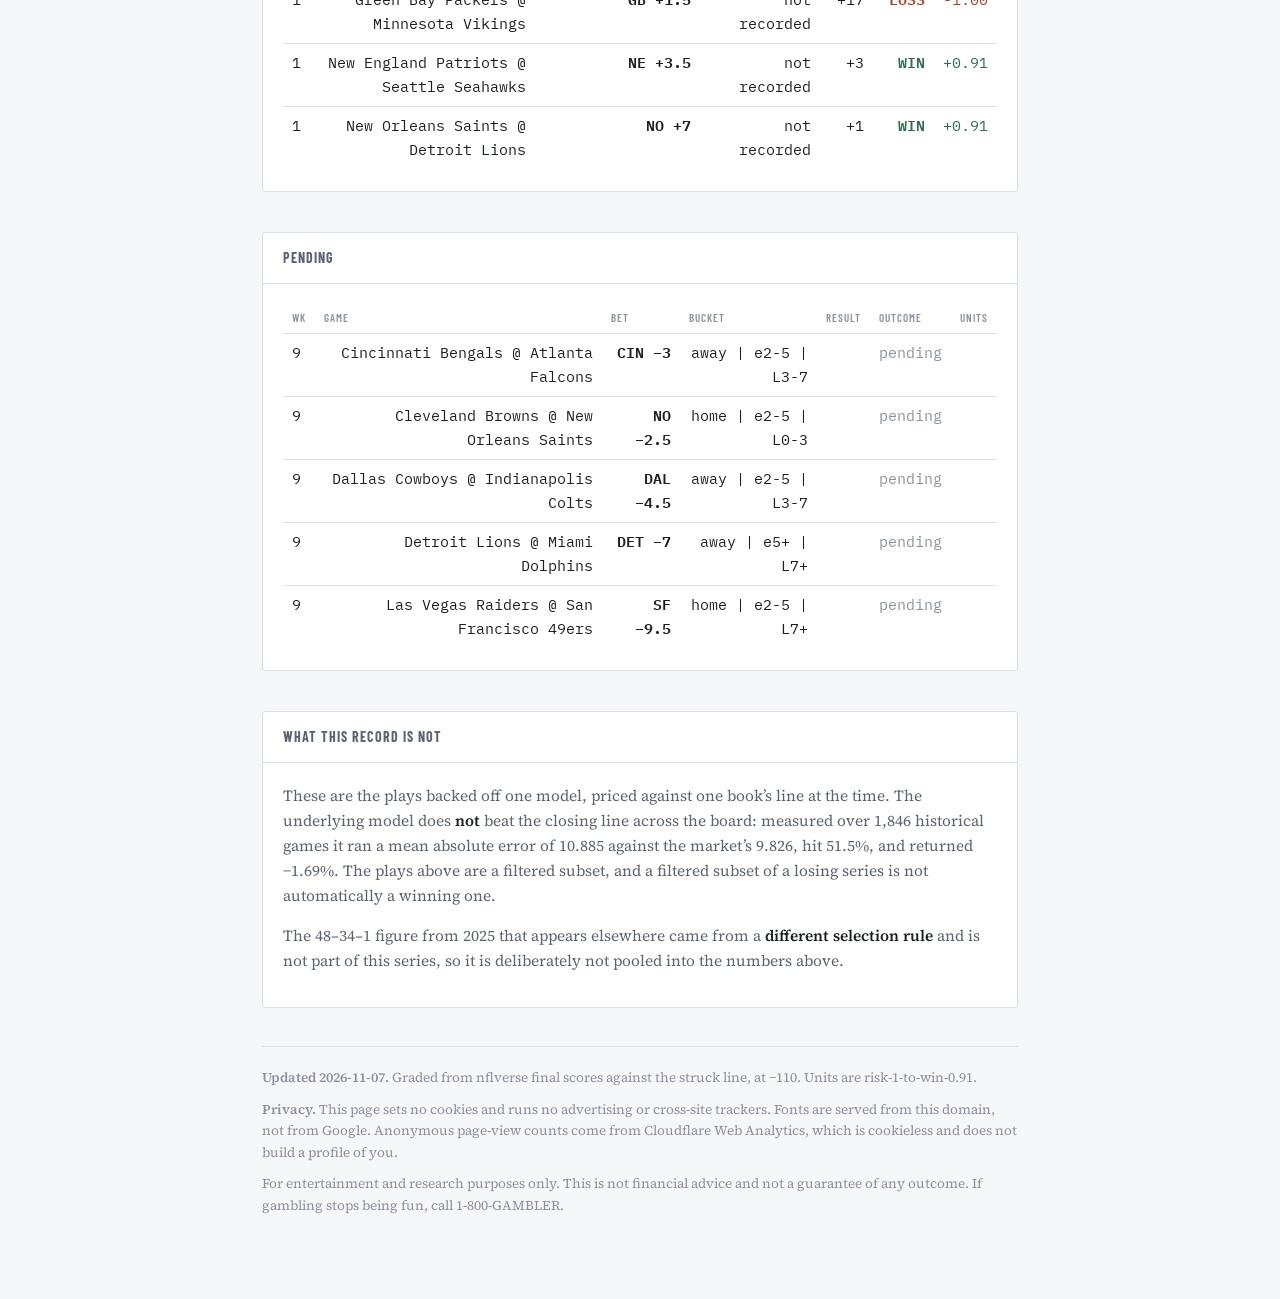
==== commit f1555a76: "picks update 2026-11-07" ====
--- a/results.html
+++ b/results.html
@@ -284,7 +284,7 @@
   <div class="inner"><div class='tw'><table class='led'><tr><th>Wk</th><th>Game</th><th>Bet</th><th>Bucket</th><th>Result</th><th>Outcome</th><th>Units</th></tr><tr><td>8</td><td>Atlanta Falcons @ Tampa Bay Buccaneers</td><td><b>ATL +2.5</b></td><td>away | e2-5 | L0-3</td><td>+16</td><td><span class='l'>LOSS</span></td><td><span class='neg'>-1.00</span></td></tr><tr><td>8</td><td>Cleveland Browns @ Pittsburgh Steelers</td><td><b>PIT −3.5</b></td><td>home | e5+ | L3-7</td><td>+21</td><td><span class='w'>WIN</span></td><td><span class='pos'>+0.91</span></td></tr><tr><td>8</td><td>Las Vegas Raiders @ New York Jets</td><td><b>NYJ −1.5</b></td><td>home | e5+ | L0-3</td><td>-5</td><td><span class='l'>LOSS</span></td><td><span class='neg'>-1.00</span></td></tr><tr><td>8</td><td>Los Angeles Chargers @ Los Angeles Rams</td><td><b>LA −6.5</b></td><td>home | e5+ | L3-7</td><td>+15</td><td><span class='w'>WIN</span></td><td><span class='pos'>+0.91</span></td></tr><tr><td>8</td><td>Minnesota Vikings @ Detroit Lions</td><td><b>DET −3</b></td><td>home | e5+ | L3-7</td><td>+4</td><td><span class='w'>WIN</span></td><td><span class='pos'>+0.91</span></td></tr><tr><td>8</td><td>Philadelphia Eagles @ Washington Commanders</td><td><b>WAS −3.5</b></td><td>home | e2-5 | L3-7</td><td>+17</td><td><span class='w'>WIN</span></td><td><span class='pos'>+0.91</span></td></tr><tr><td>7</td><td>Cincinnati Bengals @ Baltimore Ravens</td><td><b>CIN +3</b></td><td>away | e5+ | L3-7</td><td>-22</td><td><span class='w'>WIN</span></td><td><span class='pos'>+0.91</span></td></tr><tr><td>7</td><td>Denver Broncos @ Arizona Cardinals</td><td><b>ARI +4.5</b></td><td>home | e5+ | L3-7</td><td>-14</td><td><span class='l'>LOSS</span></td><td><span class='neg'>-1.00</span></td></tr><tr><td>7</td><td>Green Bay Packers @ Detroit Lions</td><td><b>DET −3</b></td><td>home | e2-5 | L3-7</td><td>+3</td><td><span class='p'>PUSH</span></td><td><span class=''>0.00</span></td></tr><tr><td>7</td><td>Miami Dolphins @ New York Jets</td><td><b>NYJ −4.5</b></td><td>home | e2-5 | L3-7</td><td>-3</td><td><span class='l'>LOSS</span></td><td><span class='neg'>-1.00</span></td></tr><tr><td>7</td><td>New England Patriots @ Chicago Bears</td><td><b>NE +3</b></td><td>away | e2-5 | L3-7</td><td>+6</td><td><span class='l'>LOSS</span></td><td><span class='neg'>-1.00</span></td></tr><tr><td>7</td><td>Tampa Bay Buccaneers @ Carolina Panthers</td><td><b>CAR −3</b></td><td>home | e5+ | L3-7</td><td>-30</td><td><span class='l'>LOSS</span></td><td><span class='neg'>-1.00</span></td></tr><tr><td>6</td><td>Chicago Bears @ Atlanta Falcons</td><td><b>ATL +3</b></td><td>home | e5+ | L3-7</td><td>-8</td><td><span class='l'>LOSS</span></td><td><span class='neg'>-1.00</span></td></tr><tr><td>6</td><td>Dallas Cowboys @ Green Bay Packers</td><td><b>DAL +1.5</b></td><td>away | e2-5 | L0-3</td><td>+10</td><td><span class='l'>LOSS</span></td><td><span class='neg'>-1.00</span></td></tr><tr><td>6</td><td>Pittsburgh Steelers @ Tampa Bay Buccaneers</td><td><b>TB +3</b></td><td>home | e2-5 | L3-7</td><td>-7</td><td><span class='l'>LOSS</span></td><td><span class='neg'>-1.00</span></td></tr><tr><td>6</td><td>Seattle Seahawks @ Denver Broncos</td><td><b>SEA −3</b></td><td>away | e2-5 | L3-7</td><td>+3</td><td><span class='l'>LOSS</span></td><td><span class='neg'>-1.00</span></td></tr><tr><td>6</td><td>Tennessee Titans @ Indianapolis Colts</td><td><b>IND −7</b></td><td>home | e2-5 | L7+</td><td>-6</td><td><span class='l'>LOSS</span></td><td><span class='neg'>-1.00</span></td></tr><tr><td>5</td><td>Buffalo Bills @ Los Angeles Rams</td><td><b>LA −2.5</b></td><td>home | e2-5 | L0-3</td><td>-3</td><td><span class='l'>LOSS</span></td><td><span class='neg'>-1.00</span></td></tr><tr><td>5</td><td>Cleveland Browns @ New York Jets</td><td><b>NYJ −1.5</b></td><td>home | e5+ | L0-3</td><td>+5</td><td><span class='w'>WIN</span></td><td><span class='pos'>+0.91</span></td></tr><tr><td>5</td><td>Detroit Lions @ Arizona Cardinals</td><td><b>DET −4.5</b></td><td>away | e2-5 | L3-7</td><td>-24</td><td><span class='w'>WIN</span></td><td><span class='pos'>+0.91</span></td></tr><tr><td>5</td><td>Minnesota Vikings @ New Orleans Saints</td><td><b>NO +1.5</b></td><td>home | e2-5 | L0-3</td><td>-10</td><td><span class='l'>LOSS</span></td><td><span class='neg'>-1.00</span></td></tr><tr><td>4</td><td>Denver Broncos @ San Francisco 49ers</td><td><b>SF −3</b></td><td>home | e2-5 | L3-7</td><td>+10</td><td><span class='w'>WIN</span></td><td><span class='pos'>+0.91</span></td></tr><tr><td>4</td><td>Indianapolis Colts @ Washington Commanders</td><td><b>IND −3.5</b></td><td>away | e2-5 | L3-7</td><td>-17</td><td><span class='w'>WIN</span></td><td><span class='pos'>+0.91</span></td></tr><tr><td>4</td><td>Jacksonville Jaguars @ Cincinnati Bengals</td><td><b>JAX +2.5</b></td><td>away | e2-5 | L0-3</td><td>-5</td><td><span class='w'>WIN</span></td><td><span class='pos'>+0.91</span></td></tr><tr><td>4</td><td>Los Angeles Chargers @ Seattle Seahawks</td><td><b>SEA −7</b></td><td>home | e2-5 | L7+</td><td>+7</td><td><span class='p'>PUSH</span></td><td><span class=''>0.00</span></td></tr><tr><td>4</td><td>Pittsburgh Steelers @ Cleveland Browns</td><td><b>PIT −2.5</b></td><td>away | e2-5 | L0-3</td><td>+3</td><td><span class='l'>LOSS</span></td><td><span class='neg'>-1.00</span></td></tr><tr><td>3</td><td>Atlanta Falcons @ Green Bay Packers</td><td><b>Atlanta Falcons +6.5</b></td><td>away | e2-5 | L3-7</td><td>-21</td><td><span class='w'>WIN</span></td><td><span class='pos'>+0.91</span></td></tr><tr><td>3</td><td>Carolina Panthers @ Cleveland Browns</td><td><b>Carolina Panthers −2.5</b></td><td>away | e2-5 | L0-3</td><td>+3</td><td><span class='l'>LOSS</span></td><td><span class='neg'>-1.00</span></td></tr><tr><td>3</td><td>Cincinnati Bengals @ Pittsburgh Steelers</td><td><b>Pittsburgh Steelers +3.5</b></td><td>home | e2-5 | L3-7</td><td>+3</td><td><span class='w'>WIN</span></td><td><span class='pos'>+0.91</span></td></tr><tr><td>3</td><td>Houston Texans @ Indianapolis Colts</td><td><b>Indianapolis Colts +2.5</b></td><td>home | e5+ | L0-3</td><td>+2</td><td><span class='w'>WIN</span></td><td><span class='pos'>+0.91</span></td></tr><tr><td>3</td><td>Minnesota Vikings @ Tampa Bay Buccaneers</td><td><b>Tampa Bay Buccaneers +1.5</b></td><td>home | e5+ | L0-3</td><td>-7</td><td><span class='l'>LOSS</span></td><td><span class='neg'>-1.00</span></td></tr><tr><td>2</td><td>Cincinnati Bengals @ Houston Texans</td><td><b>Cincinnati Bengals +3</b></td><td>away | e2-5 | L3-7</td><td>-14</td><td><span class='w'>WIN</span></td><td><span class='pos'>+0.91</span></td></tr><tr><td>2</td><td>Detroit Lions @ Buffalo Bills</td><td><b>Detroit Lions +4.5</b></td><td>away | e2-5 | L3-7</td><td>+10</td><td><span class='l'>LOSS</span></td><td><span class='neg'>-1.00</span></td></tr><tr><td>2</td><td>Las Vegas Raiders @ Los Angeles Chargers</td><td><b>Las Vegas Raiders +6.5</b></td><td>away | e2-5 | L3-7</td><td>-12</td><td><span class='w'>WIN</span></td><td><span class='pos'>+0.91</span></td></tr><tr><td>2</td><td>New Orleans Saints @ Baltimore Ravens</td><td><b>New Orleans Saints +8.5</b></td><td>away | e5+ | L7+</td><td>-7</td><td><span class='w'>WIN</span></td><td><span class='pos'>+0.91</span></td></tr><tr><td>2</td><td>New York Giants @ Los Angeles Rams</td><td><b>Los Angeles Rams −7</b></td><td>home | e5+ | L7+</td><td>+22</td><td><span class='w'>WIN</span></td><td><span class='pos'>+0.91</span></td></tr><tr><td>1</td><td>Atlanta Falcons @ Pittsburgh Steelers</td><td><b>ATL +6.5</b></td><td>not recorded</td><td>+7</td><td><span class='l'>LOSS</span></td><td><span class='neg'>-1.00</span></td></tr><tr><td>1</td><td>Dallas Cowboys @ New York Giants</td><td><b>DAL −2.5</b></td><td>not recorded</td><td>+8</td><td><span class='l'>LOSS</span></td><td><span class='neg'>-1.00</span></td></tr><tr><td>1</td><td>Green Bay Packers @ Minnesota Vikings</td><td><b>GB +1.5</b></td><td>not recorded</td><td>+17</td><td><span class='l'>LOSS</span></td><td><span class='neg'>-1.00</span></td></tr><tr><td>1</td><td>New England Patriots @ Seattle Seahawks</td><td><b>NE +3.5</b></td><td>not recorded</td><td>+3</td><td><span class='w'>WIN</span></td><td><span class='pos'>+0.91</span></td></tr><tr><td>1</td><td>New Orleans Saints @ Detroit Lions</td><td><b>NO +7</b></td><td>not recorded</td><td>+1</td><td><span class='w'>WIN</span></td><td><span class='pos'>+0.91</span></td></tr></table></div></div>
 </section>
 
-<section class='method'><h3>Pending</h3><div class='inner'><div class='tw'><table class='led'><tr><th>Wk</th><th>Game</th><th>Bet</th><th>Bucket</th><th>Result</th><th>Outcome</th><th>Units</th></tr><tr><td>9</td><td>Cincinnati Bengals @ Atlanta Falcons</td><td><b>CIN −3</b></td><td>away | e2-5 | L3-7</td><td></td><td><span class='pend'>pending</span></td><td></td></tr><tr><td>9</td><td>Cleveland Browns @ New Orleans Saints</td><td><b>NO −2.5</b></td><td>home | e2-5 | L0-3</td><td></td><td><span class='pend'>pending</span></td><td></td></tr><tr><td>9</td><td>Detroit Lions @ Miami Dolphins</td><td><b>DET −7</b></td><td>away | e5+ | L7+</td><td></td><td><span class='pend'>pending</span></td><td></td></tr><tr><td>9</td><td>Las Vegas Raiders @ San Francisco 49ers</td><td><b>SF −9.5</b></td><td>home | e2-5 | L7+</td><td></td><td><span class='pend'>pending</span></td><td></td></tr></table></div></div></section>
+<section class='method'><h3>Pending</h3><div class='inner'><div class='tw'><table class='led'><tr><th>Wk</th><th>Game</th><th>Bet</th><th>Bucket</th><th>Result</th><th>Outcome</th><th>Units</th></tr><tr><td>9</td><td>Cincinnati Bengals @ Atlanta Falcons</td><td><b>CIN −3</b></td><td>away | e2-5 | L3-7</td><td></td><td><span class='pend'>pending</span></td><td></td></tr><tr><td>9</td><td>Cleveland Browns @ New Orleans Saints</td><td><b>NO −2.5</b></td><td>home | e2-5 | L0-3</td><td></td><td><span class='pend'>pending</span></td><td></td></tr><tr><td>9</td><td>Dallas Cowboys @ Indianapolis Colts</td><td><b>DAL −4.5</b></td><td>away | e2-5 | L3-7</td><td></td><td><span class='pend'>pending</span></td><td></td></tr><tr><td>9</td><td>Detroit Lions @ Miami Dolphins</td><td><b>DET −7</b></td><td>away | e5+ | L7+</td><td></td><td><span class='pend'>pending</span></td><td></td></tr><tr><td>9</td><td>Las Vegas Raiders @ San Francisco 49ers</td><td><b>SF −9.5</b></td><td>home | e2-5 | L7+</td><td></td><td><span class='pend'>pending</span></td><td></td></tr></table></div></div></section>
 
 <section class="method">
   <h3>What this record is not</h3>
@@ -301,7 +301,7 @@
 </section>
 
 <footer>
-  <p><b>Updated 2026-11-02.</b> Graded from nflverse final scores against the struck line, at
+  <p><b>Updated 2026-11-07.</b> Graded from nflverse final scores against the struck line, at
   &minus;110. Units are risk-1-to-win-0.91.</p>
   <p><b>Privacy.</b> This page sets no cookies and runs no advertising or cross-site trackers. Fonts are served from this domain, not from Google. Anonymous page-view counts come from Cloudflare Web Analytics, which is cookieless and does not build a profile of you.</p>
   <p>For entertainment and research purposes only. This is not financial advice and not a
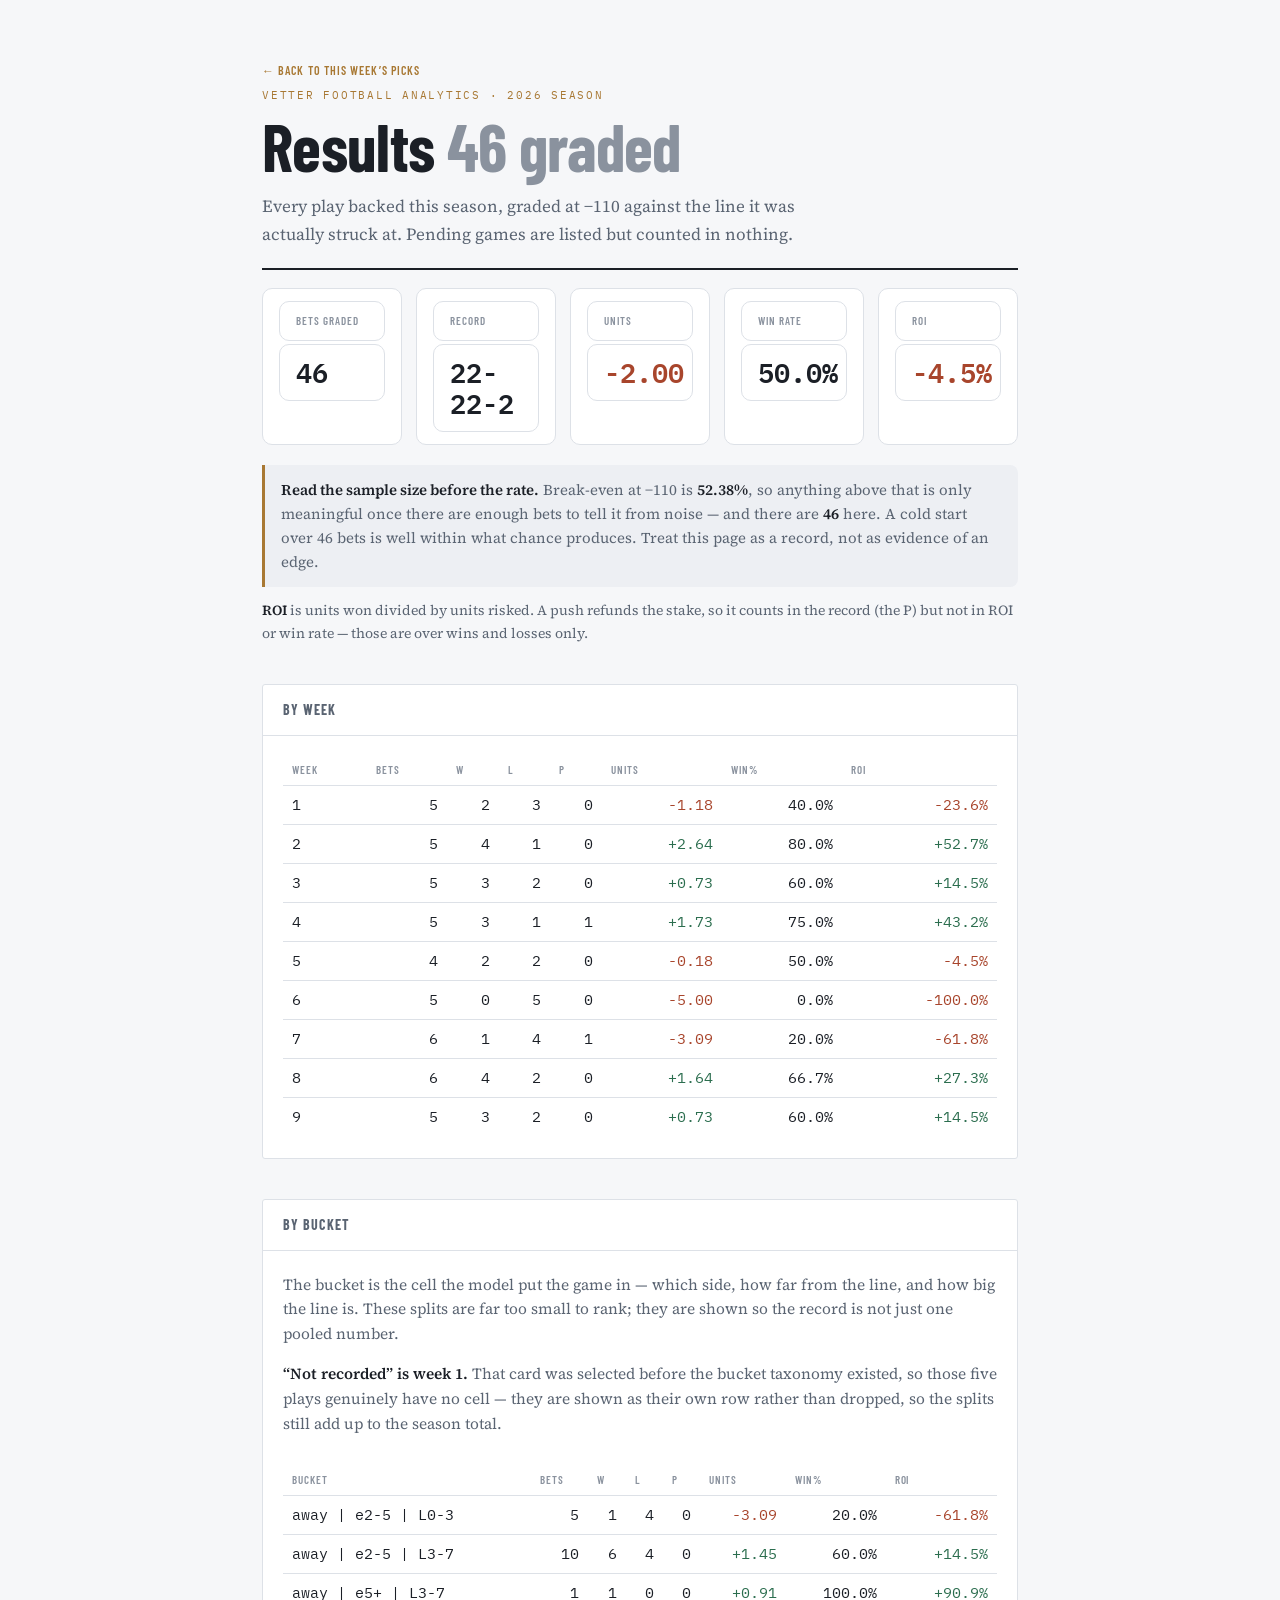
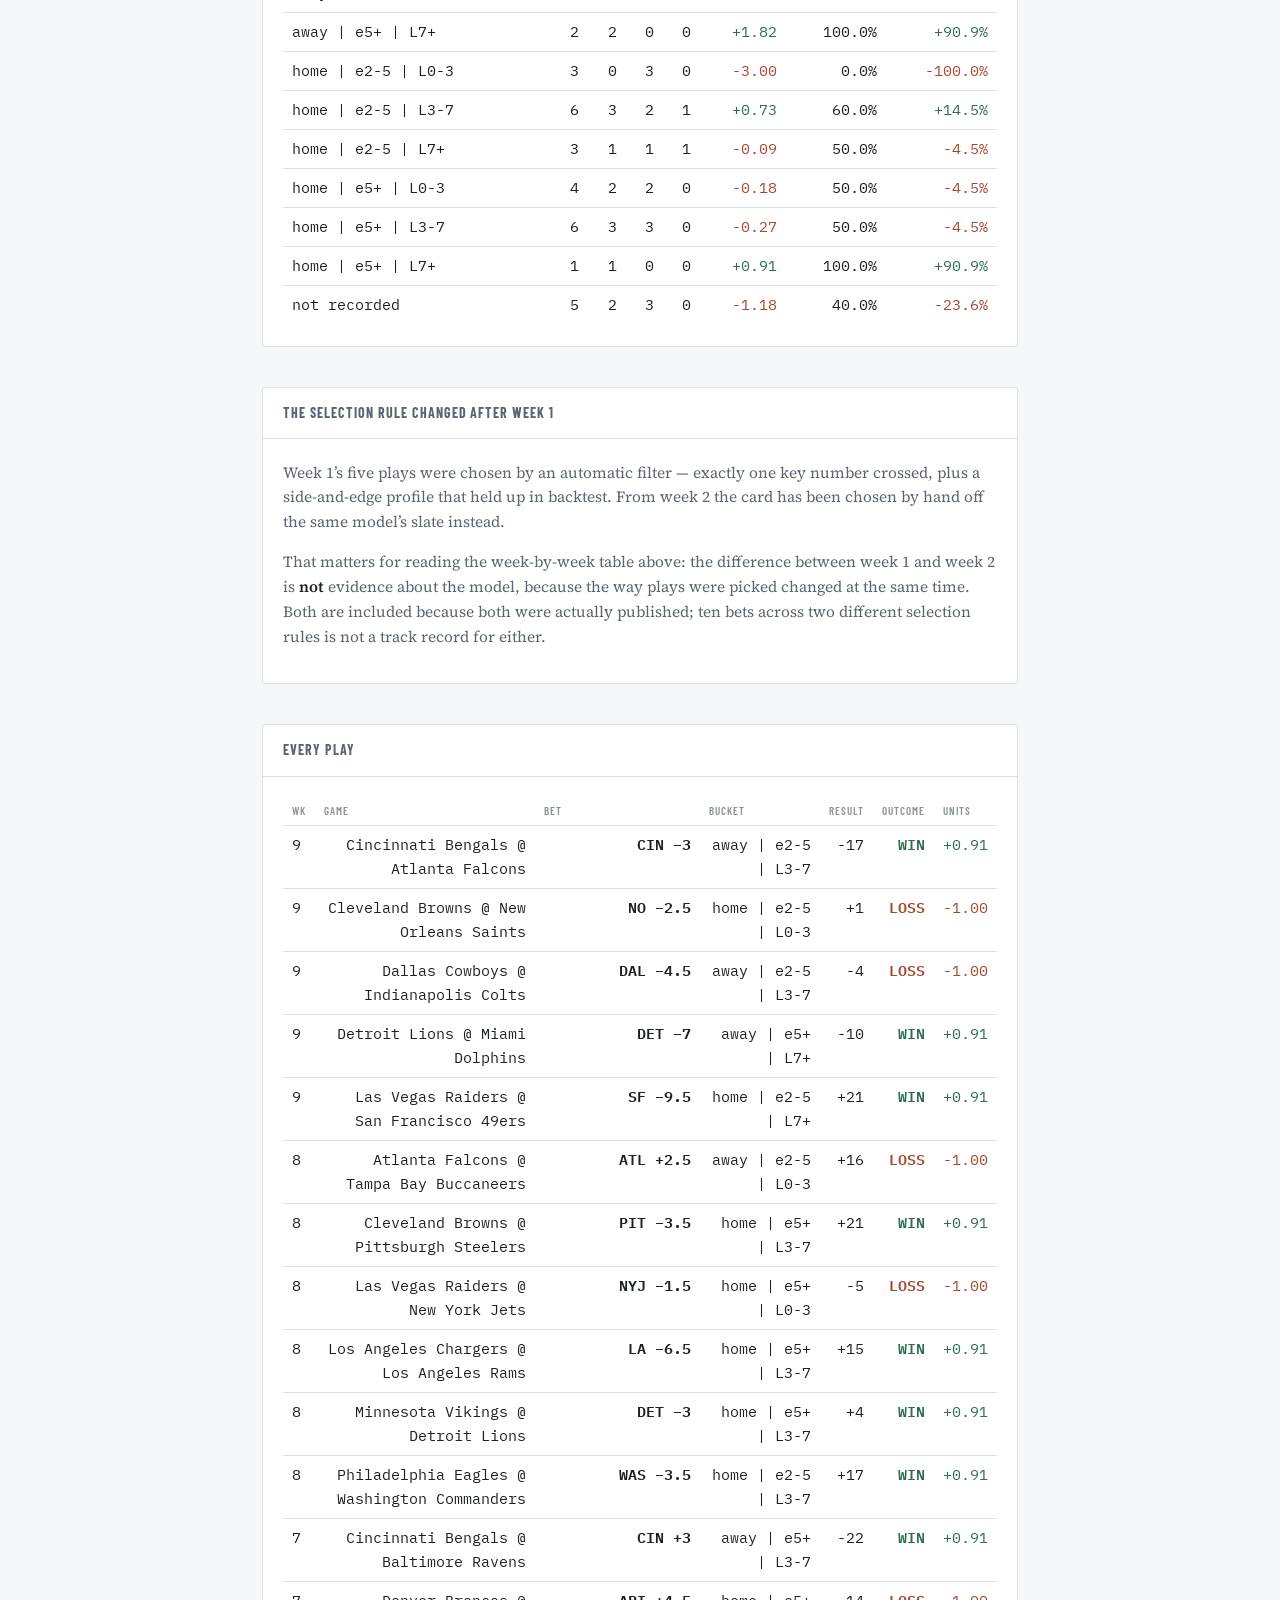
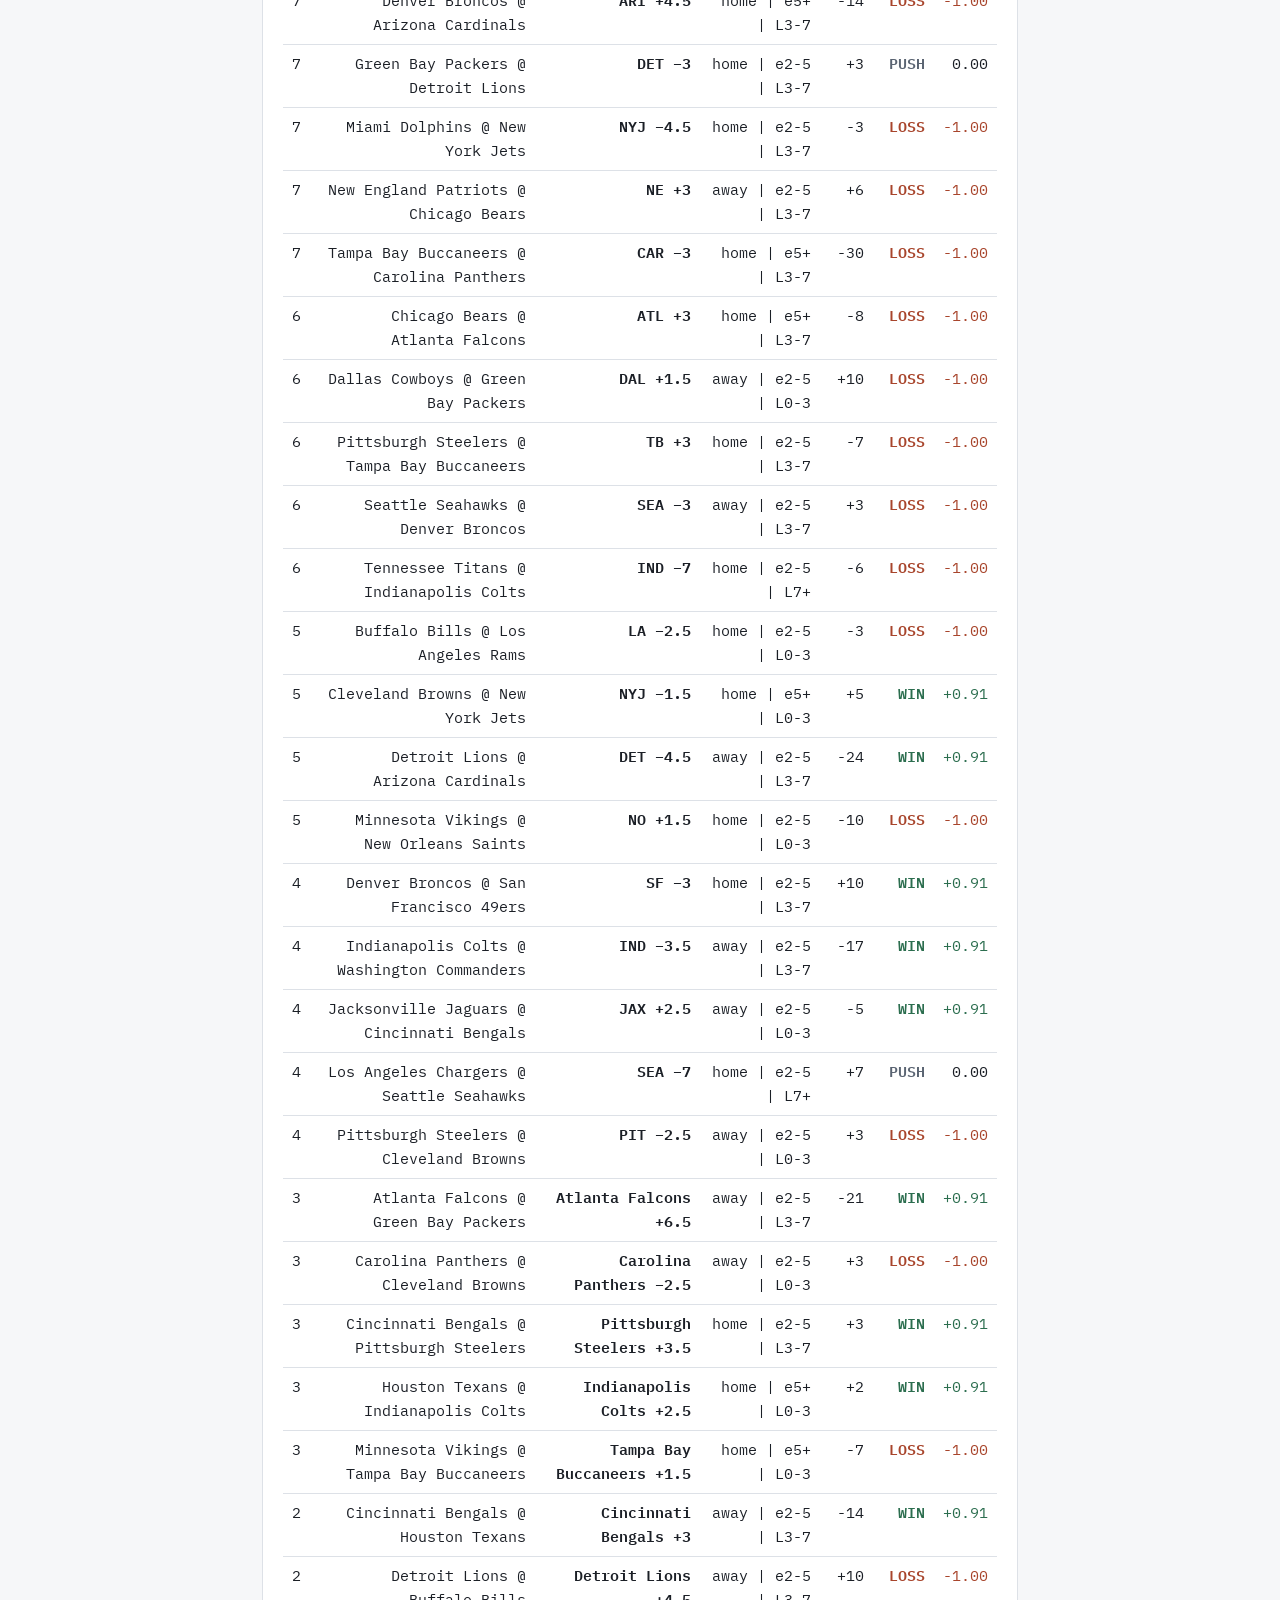
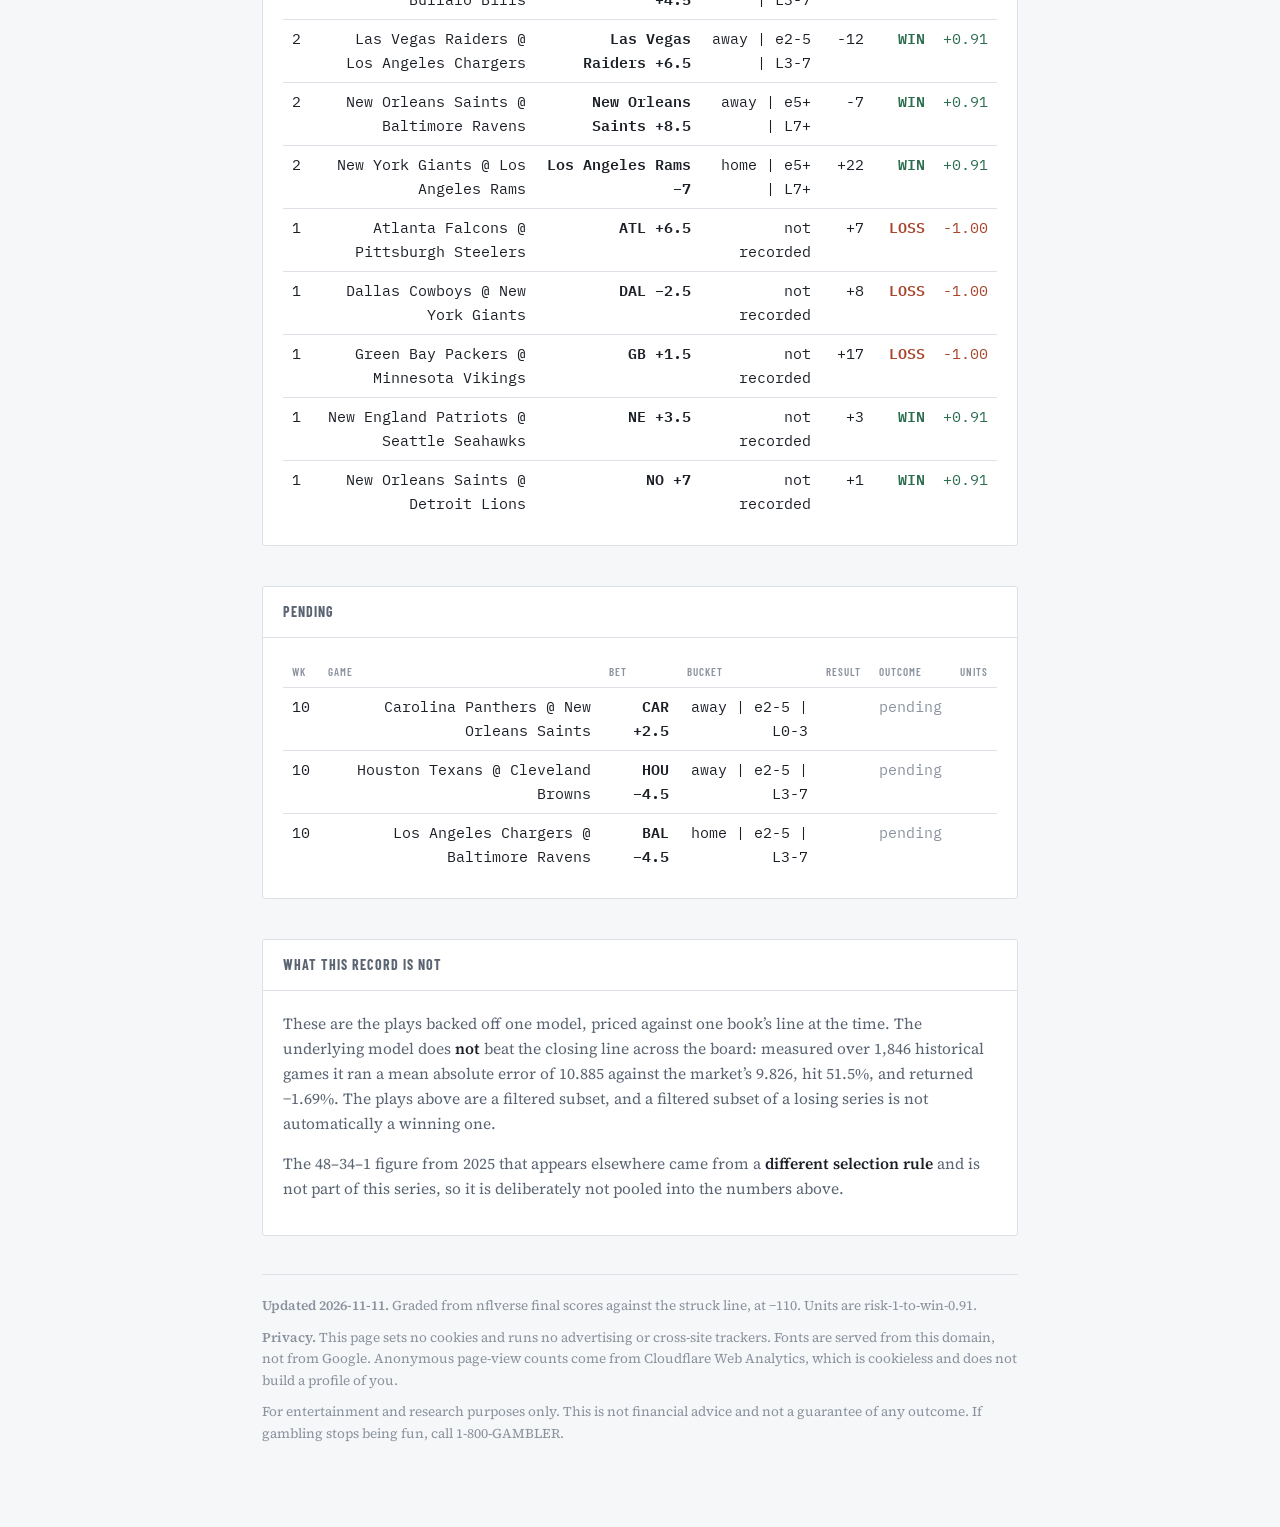
==== commit 49825b5b: "picks update 2026-11-11" ====
--- a/results.html
+++ b/results.html
@@ -230,18 +230,18 @@
 <header>
   <p class="nav"><a href="./">&larr; Back to this week&rsquo;s picks</a></p>
   <p class="eyebrow">Vetter Football Analytics &middot; 2026 Season</p>
-  <h1>Results <em>41 graded</em></h1>
+  <h1>Results <em>46 graded</em></h1>
   <p class="lede">Every play backed this season, graded at &minus;110 against the line it was
   actually struck at. Pending games are listed but counted in nothing.</p>
 </header>
 
-<div class="sum"><div><div class='k'>Bets graded</div><div class='v '>41</div></div><div><div class='k'>Record</div><div class='v '>19-20-2</div></div><div><div class='k'>Units</div><div class='v neg'>-2.73</div></div><div><div class='k'>Win rate</div><div class='v '>48.7%</div></div><div><div class='k'>ROI</div><div class='v neg'>-7.0%</div></div></div>
+<div class="sum"><div><div class='k'>Bets graded</div><div class='v '>46</div></div><div><div class='k'>Record</div><div class='v '>22-22-2</div></div><div><div class='k'>Units</div><div class='v neg'>-2.00</div></div><div><div class='k'>Win rate</div><div class='v '>50.0%</div></div><div><div class='k'>ROI</div><div class='v neg'>-4.5%</div></div></div>
 
 <div class="caveat">
   <b>Read the sample size before the rate.</b> Break-even at &minus;110 is
   <b>52.38%</b>, so anything above that is only meaningful once there are enough bets
-  to tell it from noise &mdash; and there are <b>41</b> here. A cold
-  start over 41 bets is well within what chance produces. Treat this page as a record, not as
+  to tell it from noise &mdash; and there are <b>46</b> here. A cold
+  start over 46 bets is well within what chance produces. Treat this page as a record, not as
   evidence of an edge.
 </div>
 <p class="sub"><b>ROI</b> is units won divided by units risked. A push refunds the stake, so it
@@ -250,7 +250,7 @@
 
 <section class="method">
   <h3>By week</h3>
-  <div class="inner"><div class='tw'><table class='led'><tr><th>Week</th><th>Bets</th><th>W</th><th>L</th><th>P</th><th>Units</th><th>Win%</th><th>ROI</th></tr><tr><td>1</td><td>5</td><td>2</td><td>3</td><td>0</td><td class='neg'>-1.18</td><td>40.0%</td><td class='neg'>-23.6%</td></tr><tr><td>2</td><td>5</td><td>4</td><td>1</td><td>0</td><td class='pos'>+2.64</td><td>80.0%</td><td class='pos'>+52.7%</td></tr><tr><td>3</td><td>5</td><td>3</td><td>2</td><td>0</td><td class='pos'>+0.73</td><td>60.0%</td><td class='pos'>+14.5%</td></tr><tr><td>4</td><td>5</td><td>3</td><td>1</td><td>1</td><td class='pos'>+1.73</td><td>75.0%</td><td class='pos'>+43.2%</td></tr><tr><td>5</td><td>4</td><td>2</td><td>2</td><td>0</td><td class='neg'>-0.18</td><td>50.0%</td><td class='neg'>-4.5%</td></tr><tr><td>6</td><td>5</td><td>0</td><td>5</td><td>0</td><td class='neg'>-5.00</td><td>0.0%</td><td class='neg'>-100.0%</td></tr><tr><td>7</td><td>6</td><td>1</td><td>4</td><td>1</td><td class='neg'>-3.09</td><td>20.0%</td><td class='neg'>-61.8%</td></tr><tr><td>8</td><td>6</td><td>4</td><td>2</td><td>0</td><td class='pos'>+1.64</td><td>66.7%</td><td class='pos'>+27.3%</td></tr></table></div></div>
+  <div class="inner"><div class='tw'><table class='led'><tr><th>Week</th><th>Bets</th><th>W</th><th>L</th><th>P</th><th>Units</th><th>Win%</th><th>ROI</th></tr><tr><td>1</td><td>5</td><td>2</td><td>3</td><td>0</td><td class='neg'>-1.18</td><td>40.0%</td><td class='neg'>-23.6%</td></tr><tr><td>2</td><td>5</td><td>4</td><td>1</td><td>0</td><td class='pos'>+2.64</td><td>80.0%</td><td class='pos'>+52.7%</td></tr><tr><td>3</td><td>5</td><td>3</td><td>2</td><td>0</td><td class='pos'>+0.73</td><td>60.0%</td><td class='pos'>+14.5%</td></tr><tr><td>4</td><td>5</td><td>3</td><td>1</td><td>1</td><td class='pos'>+1.73</td><td>75.0%</td><td class='pos'>+43.2%</td></tr><tr><td>5</td><td>4</td><td>2</td><td>2</td><td>0</td><td class='neg'>-0.18</td><td>50.0%</td><td class='neg'>-4.5%</td></tr><tr><td>6</td><td>5</td><td>0</td><td>5</td><td>0</td><td class='neg'>-5.00</td><td>0.0%</td><td class='neg'>-100.0%</td></tr><tr><td>7</td><td>6</td><td>1</td><td>4</td><td>1</td><td class='neg'>-3.09</td><td>20.0%</td><td class='neg'>-61.8%</td></tr><tr><td>8</td><td>6</td><td>4</td><td>2</td><td>0</td><td class='pos'>+1.64</td><td>66.7%</td><td class='pos'>+27.3%</td></tr><tr><td>9</td><td>5</td><td>3</td><td>2</td><td>0</td><td class='pos'>+0.73</td><td>60.0%</td><td class='pos'>+14.5%</td></tr></table></div></div>
 </section>
 
 <section class="method">
@@ -262,7 +262,7 @@
   <p><b>&ldquo;Not recorded&rdquo; is week 1.</b> That card was selected before the bucket
   taxonomy existed, so those five plays genuinely have no cell &mdash; they are shown as their own
   row rather than dropped, so the splits still add up to the season total.</p>
-  <div class='tw'><table class='led'><tr><th>Bucket</th><th>Bets</th><th>W</th><th>L</th><th>P</th><th>Units</th><th>Win%</th><th>ROI</th></tr><tr><td>away | e2-5 | L0-3</td><td>5</td><td>1</td><td>4</td><td>0</td><td class='neg'>-3.09</td><td>20.0%</td><td class='neg'>-61.8%</td></tr><tr><td>away | e2-5 | L3-7</td><td>8</td><td>5</td><td>3</td><td>0</td><td class='pos'>+1.55</td><td>62.5%</td><td class='pos'>+19.3%</td></tr><tr><td>away | e5+ | L3-7</td><td>1</td><td>1</td><td>0</td><td>0</td><td class='pos'>+0.91</td><td>100.0%</td><td class='pos'>+90.9%</td></tr><tr><td>away | e5+ | L7+</td><td>1</td><td>1</td><td>0</td><td>0</td><td class='pos'>+0.91</td><td>100.0%</td><td class='pos'>+90.9%</td></tr><tr><td>home | e2-5 | L0-3</td><td>2</td><td>0</td><td>2</td><td>0</td><td class='neg'>-2.00</td><td>0.0%</td><td class='neg'>-100.0%</td></tr><tr><td>home | e2-5 | L3-7</td><td>6</td><td>3</td><td>2</td><td>1</td><td class='pos'>+0.73</td><td>60.0%</td><td class='pos'>+14.5%</td></tr><tr><td>home | e2-5 | L7+</td><td>2</td><td>0</td><td>1</td><td>1</td><td class='neg'>-1.00</td><td>0.0%</td><td class='neg'>-100.0%</td></tr><tr><td>home | e5+ | L0-3</td><td>4</td><td>2</td><td>2</td><td>0</td><td class='neg'>-0.18</td><td>50.0%</td><td class='neg'>-4.5%</td></tr><tr><td>home | e5+ | L3-7</td><td>6</td><td>3</td><td>3</td><td>0</td><td class='neg'>-0.27</td><td>50.0%</td><td class='neg'>-4.5%</td></tr><tr><td>home | e5+ | L7+</td><td>1</td><td>1</td><td>0</td><td>0</td><td class='pos'>+0.91</td><td>100.0%</td><td class='pos'>+90.9%</td></tr><tr><td>not recorded</td><td>5</td><td>2</td><td>3</td><td>0</td><td class='neg'>-1.18</td><td>40.0%</td><td class='neg'>-23.6%</td></tr></table></div>
+  <div class='tw'><table class='led'><tr><th>Bucket</th><th>Bets</th><th>W</th><th>L</th><th>P</th><th>Units</th><th>Win%</th><th>ROI</th></tr><tr><td>away | e2-5 | L0-3</td><td>5</td><td>1</td><td>4</td><td>0</td><td class='neg'>-3.09</td><td>20.0%</td><td class='neg'>-61.8%</td></tr><tr><td>away | e2-5 | L3-7</td><td>10</td><td>6</td><td>4</td><td>0</td><td class='pos'>+1.45</td><td>60.0%</td><td class='pos'>+14.5%</td></tr><tr><td>away | e5+ | L3-7</td><td>1</td><td>1</td><td>0</td><td>0</td><td class='pos'>+0.91</td><td>100.0%</td><td class='pos'>+90.9%</td></tr><tr><td>away | e5+ | L7+</td><td>2</td><td>2</td><td>0</td><td>0</td><td class='pos'>+1.82</td><td>100.0%</td><td class='pos'>+90.9%</td></tr><tr><td>home | e2-5 | L0-3</td><td>3</td><td>0</td><td>3</td><td>0</td><td class='neg'>-3.00</td><td>0.0%</td><td class='neg'>-100.0%</td></tr><tr><td>home | e2-5 | L3-7</td><td>6</td><td>3</td><td>2</td><td>1</td><td class='pos'>+0.73</td><td>60.0%</td><td class='pos'>+14.5%</td></tr><tr><td>home | e2-5 | L7+</td><td>3</td><td>1</td><td>1</td><td>1</td><td class='neg'>-0.09</td><td>50.0%</td><td class='neg'>-4.5%</td></tr><tr><td>home | e5+ | L0-3</td><td>4</td><td>2</td><td>2</td><td>0</td><td class='neg'>-0.18</td><td>50.0%</td><td class='neg'>-4.5%</td></tr><tr><td>home | e5+ | L3-7</td><td>6</td><td>3</td><td>3</td><td>0</td><td class='neg'>-0.27</td><td>50.0%</td><td class='neg'>-4.5%</td></tr><tr><td>home | e5+ | L7+</td><td>1</td><td>1</td><td>0</td><td>0</td><td class='pos'>+0.91</td><td>100.0%</td><td class='pos'>+90.9%</td></tr><tr><td>not recorded</td><td>5</td><td>2</td><td>3</td><td>0</td><td class='neg'>-1.18</td><td>40.0%</td><td class='neg'>-23.6%</td></tr></table></div>
   </div>
 </section>
 
@@ -281,10 +281,10 @@
 
 <section class="method">
   <h3>Every play</h3>
-  <div class="inner"><div class='tw'><table class='led'><tr><th>Wk</th><th>Game</th><th>Bet</th><th>Bucket</th><th>Result</th><th>Outcome</th><th>Units</th></tr><tr><td>8</td><td>Atlanta Falcons @ Tampa Bay Buccaneers</td><td><b>ATL +2.5</b></td><td>away | e2-5 | L0-3</td><td>+16</td><td><span class='l'>LOSS</span></td><td><span class='neg'>-1.00</span></td></tr><tr><td>8</td><td>Cleveland Browns @ Pittsburgh Steelers</td><td><b>PIT −3.5</b></td><td>home | e5+ | L3-7</td><td>+21</td><td><span class='w'>WIN</span></td><td><span class='pos'>+0.91</span></td></tr><tr><td>8</td><td>Las Vegas Raiders @ New York Jets</td><td><b>NYJ −1.5</b></td><td>home | e5+ | L0-3</td><td>-5</td><td><span class='l'>LOSS</span></td><td><span class='neg'>-1.00</span></td></tr><tr><td>8</td><td>Los Angeles Chargers @ Los Angeles Rams</td><td><b>LA −6.5</b></td><td>home | e5+ | L3-7</td><td>+15</td><td><span class='w'>WIN</span></td><td><span class='pos'>+0.91</span></td></tr><tr><td>8</td><td>Minnesota Vikings @ Detroit Lions</td><td><b>DET −3</b></td><td>home | e5+ | L3-7</td><td>+4</td><td><span class='w'>WIN</span></td><td><span class='pos'>+0.91</span></td></tr><tr><td>8</td><td>Philadelphia Eagles @ Washington Commanders</td><td><b>WAS −3.5</b></td><td>home | e2-5 | L3-7</td><td>+17</td><td><span class='w'>WIN</span></td><td><span class='pos'>+0.91</span></td></tr><tr><td>7</td><td>Cincinnati Bengals @ Baltimore Ravens</td><td><b>CIN +3</b></td><td>away | e5+ | L3-7</td><td>-22</td><td><span class='w'>WIN</span></td><td><span class='pos'>+0.91</span></td></tr><tr><td>7</td><td>Denver Broncos @ Arizona Cardinals</td><td><b>ARI +4.5</b></td><td>home | e5+ | L3-7</td><td>-14</td><td><span class='l'>LOSS</span></td><td><span class='neg'>-1.00</span></td></tr><tr><td>7</td><td>Green Bay Packers @ Detroit Lions</td><td><b>DET −3</b></td><td>home | e2-5 | L3-7</td><td>+3</td><td><span class='p'>PUSH</span></td><td><span class=''>0.00</span></td></tr><tr><td>7</td><td>Miami Dolphins @ New York Jets</td><td><b>NYJ −4.5</b></td><td>home | e2-5 | L3-7</td><td>-3</td><td><span class='l'>LOSS</span></td><td><span class='neg'>-1.00</span></td></tr><tr><td>7</td><td>New England Patriots @ Chicago Bears</td><td><b>NE +3</b></td><td>away | e2-5 | L3-7</td><td>+6</td><td><span class='l'>LOSS</span></td><td><span class='neg'>-1.00</span></td></tr><tr><td>7</td><td>Tampa Bay Buccaneers @ Carolina Panthers</td><td><b>CAR −3</b></td><td>home | e5+ | L3-7</td><td>-30</td><td><span class='l'>LOSS</span></td><td><span class='neg'>-1.00</span></td></tr><tr><td>6</td><td>Chicago Bears @ Atlanta Falcons</td><td><b>ATL +3</b></td><td>home | e5+ | L3-7</td><td>-8</td><td><span class='l'>LOSS</span></td><td><span class='neg'>-1.00</span></td></tr><tr><td>6</td><td>Dallas Cowboys @ Green Bay Packers</td><td><b>DAL +1.5</b></td><td>away | e2-5 | L0-3</td><td>+10</td><td><span class='l'>LOSS</span></td><td><span class='neg'>-1.00</span></td></tr><tr><td>6</td><td>Pittsburgh Steelers @ Tampa Bay Buccaneers</td><td><b>TB +3</b></td><td>home | e2-5 | L3-7</td><td>-7</td><td><span class='l'>LOSS</span></td><td><span class='neg'>-1.00</span></td></tr><tr><td>6</td><td>Seattle Seahawks @ Denver Broncos</td><td><b>SEA −3</b></td><td>away | e2-5 | L3-7</td><td>+3</td><td><span class='l'>LOSS</span></td><td><span class='neg'>-1.00</span></td></tr><tr><td>6</td><td>Tennessee Titans @ Indianapolis Colts</td><td><b>IND −7</b></td><td>home | e2-5 | L7+</td><td>-6</td><td><span class='l'>LOSS</span></td><td><span class='neg'>-1.00</span></td></tr><tr><td>5</td><td>Buffalo Bills @ Los Angeles Rams</td><td><b>LA −2.5</b></td><td>home | e2-5 | L0-3</td><td>-3</td><td><span class='l'>LOSS</span></td><td><span class='neg'>-1.00</span></td></tr><tr><td>5</td><td>Cleveland Browns @ New York Jets</td><td><b>NYJ −1.5</b></td><td>home | e5+ | L0-3</td><td>+5</td><td><span class='w'>WIN</span></td><td><span class='pos'>+0.91</span></td></tr><tr><td>5</td><td>Detroit Lions @ Arizona Cardinals</td><td><b>DET −4.5</b></td><td>away | e2-5 | L3-7</td><td>-24</td><td><span class='w'>WIN</span></td><td><span class='pos'>+0.91</span></td></tr><tr><td>5</td><td>Minnesota Vikings @ New Orleans Saints</td><td><b>NO +1.5</b></td><td>home | e2-5 | L0-3</td><td>-10</td><td><span class='l'>LOSS</span></td><td><span class='neg'>-1.00</span></td></tr><tr><td>4</td><td>Denver Broncos @ San Francisco 49ers</td><td><b>SF −3</b></td><td>home | e2-5 | L3-7</td><td>+10</td><td><span class='w'>WIN</span></td><td><span class='pos'>+0.91</span></td></tr><tr><td>4</td><td>Indianapolis Colts @ Washington Commanders</td><td><b>IND −3.5</b></td><td>away | e2-5 | L3-7</td><td>-17</td><td><span class='w'>WIN</span></td><td><span class='pos'>+0.91</span></td></tr><tr><td>4</td><td>Jacksonville Jaguars @ Cincinnati Bengals</td><td><b>JAX +2.5</b></td><td>away | e2-5 | L0-3</td><td>-5</td><td><span class='w'>WIN</span></td><td><span class='pos'>+0.91</span></td></tr><tr><td>4</td><td>Los Angeles Chargers @ Seattle Seahawks</td><td><b>SEA −7</b></td><td>home | e2-5 | L7+</td><td>+7</td><td><span class='p'>PUSH</span></td><td><span class=''>0.00</span></td></tr><tr><td>4</td><td>Pittsburgh Steelers @ Cleveland Browns</td><td><b>PIT −2.5</b></td><td>away | e2-5 | L0-3</td><td>+3</td><td><span class='l'>LOSS</span></td><td><span class='neg'>-1.00</span></td></tr><tr><td>3</td><td>Atlanta Falcons @ Green Bay Packers</td><td><b>Atlanta Falcons +6.5</b></td><td>away | e2-5 | L3-7</td><td>-21</td><td><span class='w'>WIN</span></td><td><span class='pos'>+0.91</span></td></tr><tr><td>3</td><td>Carolina Panthers @ Cleveland Browns</td><td><b>Carolina Panthers −2.5</b></td><td>away | e2-5 | L0-3</td><td>+3</td><td><span class='l'>LOSS</span></td><td><span class='neg'>-1.00</span></td></tr><tr><td>3</td><td>Cincinnati Bengals @ Pittsburgh Steelers</td><td><b>Pittsburgh Steelers +3.5</b></td><td>home | e2-5 | L3-7</td><td>+3</td><td><span class='w'>WIN</span></td><td><span class='pos'>+0.91</span></td></tr><tr><td>3</td><td>Houston Texans @ Indianapolis Colts</td><td><b>Indianapolis Colts +2.5</b></td><td>home | e5+ | L0-3</td><td>+2</td><td><span class='w'>WIN</span></td><td><span class='pos'>+0.91</span></td></tr><tr><td>3</td><td>Minnesota Vikings @ Tampa Bay Buccaneers</td><td><b>Tampa Bay Buccaneers +1.5</b></td><td>home | e5+ | L0-3</td><td>-7</td><td><span class='l'>LOSS</span></td><td><span class='neg'>-1.00</span></td></tr><tr><td>2</td><td>Cincinnati Bengals @ Houston Texans</td><td><b>Cincinnati Bengals +3</b></td><td>away | e2-5 | L3-7</td><td>-14</td><td><span class='w'>WIN</span></td><td><span class='pos'>+0.91</span></td></tr><tr><td>2</td><td>Detroit Lions @ Buffalo Bills</td><td><b>Detroit Lions +4.5</b></td><td>away | e2-5 | L3-7</td><td>+10</td><td><span class='l'>LOSS</span></td><td><span class='neg'>-1.00</span></td></tr><tr><td>2</td><td>Las Vegas Raiders @ Los Angeles Chargers</td><td><b>Las Vegas Raiders +6.5</b></td><td>away | e2-5 | L3-7</td><td>-12</td><td><span class='w'>WIN</span></td><td><span class='pos'>+0.91</span></td></tr><tr><td>2</td><td>New Orleans Saints @ Baltimore Ravens</td><td><b>New Orleans Saints +8.5</b></td><td>away | e5+ | L7+</td><td>-7</td><td><span class='w'>WIN</span></td><td><span class='pos'>+0.91</span></td></tr><tr><td>2</td><td>New York Giants @ Los Angeles Rams</td><td><b>Los Angeles Rams −7</b></td><td>home | e5+ | L7+</td><td>+22</td><td><span class='w'>WIN</span></td><td><span class='pos'>+0.91</span></td></tr><tr><td>1</td><td>Atlanta Falcons @ Pittsburgh Steelers</td><td><b>ATL +6.5</b></td><td>not recorded</td><td>+7</td><td><span class='l'>LOSS</span></td><td><span class='neg'>-1.00</span></td></tr><tr><td>1</td><td>Dallas Cowboys @ New York Giants</td><td><b>DAL −2.5</b></td><td>not recorded</td><td>+8</td><td><span class='l'>LOSS</span></td><td><span class='neg'>-1.00</span></td></tr><tr><td>1</td><td>Green Bay Packers @ Minnesota Vikings</td><td><b>GB +1.5</b></td><td>not recorded</td><td>+17</td><td><span class='l'>LOSS</span></td><td><span class='neg'>-1.00</span></td></tr><tr><td>1</td><td>New England Patriots @ Seattle Seahawks</td><td><b>NE +3.5</b></td><td>not recorded</td><td>+3</td><td><span class='w'>WIN</span></td><td><span class='pos'>+0.91</span></td></tr><tr><td>1</td><td>New Orleans Saints @ Detroit Lions</td><td><b>NO +7</b></td><td>not recorded</td><td>+1</td><td><span class='w'>WIN</span></td><td><span class='pos'>+0.91</span></td></tr></table></div></div>
-</section>
-
-<section class='method'><h3>Pending</h3><div class='inner'><div class='tw'><table class='led'><tr><th>Wk</th><th>Game</th><th>Bet</th><th>Bucket</th><th>Result</th><th>Outcome</th><th>Units</th></tr><tr><td>9</td><td>Cincinnati Bengals @ Atlanta Falcons</td><td><b>CIN −3</b></td><td>away | e2-5 | L3-7</td><td></td><td><span class='pend'>pending</span></td><td></td></tr><tr><td>9</td><td>Cleveland Browns @ New Orleans Saints</td><td><b>NO −2.5</b></td><td>home | e2-5 | L0-3</td><td></td><td><span class='pend'>pending</span></td><td></td></tr><tr><td>9</td><td>Dallas Cowboys @ Indianapolis Colts</td><td><b>DAL −4.5</b></td><td>away | e2-5 | L3-7</td><td></td><td><span class='pend'>pending</span></td><td></td></tr><tr><td>9</td><td>Detroit Lions @ Miami Dolphins</td><td><b>DET −7</b></td><td>away | e5+ | L7+</td><td></td><td><span class='pend'>pending</span></td><td></td></tr><tr><td>9</td><td>Las Vegas Raiders @ San Francisco 49ers</td><td><b>SF −9.5</b></td><td>home | e2-5 | L7+</td><td></td><td><span class='pend'>pending</span></td><td></td></tr></table></div></div></section>
+  <div class="inner"><div class='tw'><table class='led'><tr><th>Wk</th><th>Game</th><th>Bet</th><th>Bucket</th><th>Result</th><th>Outcome</th><th>Units</th></tr><tr><td>9</td><td>Cincinnati Bengals @ Atlanta Falcons</td><td><b>CIN −3</b></td><td>away | e2-5 | L3-7</td><td>-17</td><td><span class='w'>WIN</span></td><td><span class='pos'>+0.91</span></td></tr><tr><td>9</td><td>Cleveland Browns @ New Orleans Saints</td><td><b>NO −2.5</b></td><td>home | e2-5 | L0-3</td><td>+1</td><td><span class='l'>LOSS</span></td><td><span class='neg'>-1.00</span></td></tr><tr><td>9</td><td>Dallas Cowboys @ Indianapolis Colts</td><td><b>DAL −4.5</b></td><td>away | e2-5 | L3-7</td><td>-4</td><td><span class='l'>LOSS</span></td><td><span class='neg'>-1.00</span></td></tr><tr><td>9</td><td>Detroit Lions @ Miami Dolphins</td><td><b>DET −7</b></td><td>away | e5+ | L7+</td><td>-10</td><td><span class='w'>WIN</span></td><td><span class='pos'>+0.91</span></td></tr><tr><td>9</td><td>Las Vegas Raiders @ San Francisco 49ers</td><td><b>SF −9.5</b></td><td>home | e2-5 | L7+</td><td>+21</td><td><span class='w'>WIN</span></td><td><span class='pos'>+0.91</span></td></tr><tr><td>8</td><td>Atlanta Falcons @ Tampa Bay Buccaneers</td><td><b>ATL +2.5</b></td><td>away | e2-5 | L0-3</td><td>+16</td><td><span class='l'>LOSS</span></td><td><span class='neg'>-1.00</span></td></tr><tr><td>8</td><td>Cleveland Browns @ Pittsburgh Steelers</td><td><b>PIT −3.5</b></td><td>home | e5+ | L3-7</td><td>+21</td><td><span class='w'>WIN</span></td><td><span class='pos'>+0.91</span></td></tr><tr><td>8</td><td>Las Vegas Raiders @ New York Jets</td><td><b>NYJ −1.5</b></td><td>home | e5+ | L0-3</td><td>-5</td><td><span class='l'>LOSS</span></td><td><span class='neg'>-1.00</span></td></tr><tr><td>8</td><td>Los Angeles Chargers @ Los Angeles Rams</td><td><b>LA −6.5</b></td><td>home | e5+ | L3-7</td><td>+15</td><td><span class='w'>WIN</span></td><td><span class='pos'>+0.91</span></td></tr><tr><td>8</td><td>Minnesota Vikings @ Detroit Lions</td><td><b>DET −3</b></td><td>home | e5+ | L3-7</td><td>+4</td><td><span class='w'>WIN</span></td><td><span class='pos'>+0.91</span></td></tr><tr><td>8</td><td>Philadelphia Eagles @ Washington Commanders</td><td><b>WAS −3.5</b></td><td>home | e2-5 | L3-7</td><td>+17</td><td><span class='w'>WIN</span></td><td><span class='pos'>+0.91</span></td></tr><tr><td>7</td><td>Cincinnati Bengals @ Baltimore Ravens</td><td><b>CIN +3</b></td><td>away | e5+ | L3-7</td><td>-22</td><td><span class='w'>WIN</span></td><td><span class='pos'>+0.91</span></td></tr><tr><td>7</td><td>Denver Broncos @ Arizona Cardinals</td><td><b>ARI +4.5</b></td><td>home | e5+ | L3-7</td><td>-14</td><td><span class='l'>LOSS</span></td><td><span class='neg'>-1.00</span></td></tr><tr><td>7</td><td>Green Bay Packers @ Detroit Lions</td><td><b>DET −3</b></td><td>home | e2-5 | L3-7</td><td>+3</td><td><span class='p'>PUSH</span></td><td><span class=''>0.00</span></td></tr><tr><td>7</td><td>Miami Dolphins @ New York Jets</td><td><b>NYJ −4.5</b></td><td>home | e2-5 | L3-7</td><td>-3</td><td><span class='l'>LOSS</span></td><td><span class='neg'>-1.00</span></td></tr><tr><td>7</td><td>New England Patriots @ Chicago Bears</td><td><b>NE +3</b></td><td>away | e2-5 | L3-7</td><td>+6</td><td><span class='l'>LOSS</span></td><td><span class='neg'>-1.00</span></td></tr><tr><td>7</td><td>Tampa Bay Buccaneers @ Carolina Panthers</td><td><b>CAR −3</b></td><td>home | e5+ | L3-7</td><td>-30</td><td><span class='l'>LOSS</span></td><td><span class='neg'>-1.00</span></td></tr><tr><td>6</td><td>Chicago Bears @ Atlanta Falcons</td><td><b>ATL +3</b></td><td>home | e5+ | L3-7</td><td>-8</td><td><span class='l'>LOSS</span></td><td><span class='neg'>-1.00</span></td></tr><tr><td>6</td><td>Dallas Cowboys @ Green Bay Packers</td><td><b>DAL +1.5</b></td><td>away | e2-5 | L0-3</td><td>+10</td><td><span class='l'>LOSS</span></td><td><span class='neg'>-1.00</span></td></tr><tr><td>6</td><td>Pittsburgh Steelers @ Tampa Bay Buccaneers</td><td><b>TB +3</b></td><td>home | e2-5 | L3-7</td><td>-7</td><td><span class='l'>LOSS</span></td><td><span class='neg'>-1.00</span></td></tr><tr><td>6</td><td>Seattle Seahawks @ Denver Broncos</td><td><b>SEA −3</b></td><td>away | e2-5 | L3-7</td><td>+3</td><td><span class='l'>LOSS</span></td><td><span class='neg'>-1.00</span></td></tr><tr><td>6</td><td>Tennessee Titans @ Indianapolis Colts</td><td><b>IND −7</b></td><td>home | e2-5 | L7+</td><td>-6</td><td><span class='l'>LOSS</span></td><td><span class='neg'>-1.00</span></td></tr><tr><td>5</td><td>Buffalo Bills @ Los Angeles Rams</td><td><b>LA −2.5</b></td><td>home | e2-5 | L0-3</td><td>-3</td><td><span class='l'>LOSS</span></td><td><span class='neg'>-1.00</span></td></tr><tr><td>5</td><td>Cleveland Browns @ New York Jets</td><td><b>NYJ −1.5</b></td><td>home | e5+ | L0-3</td><td>+5</td><td><span class='w'>WIN</span></td><td><span class='pos'>+0.91</span></td></tr><tr><td>5</td><td>Detroit Lions @ Arizona Cardinals</td><td><b>DET −4.5</b></td><td>away | e2-5 | L3-7</td><td>-24</td><td><span class='w'>WIN</span></td><td><span class='pos'>+0.91</span></td></tr><tr><td>5</td><td>Minnesota Vikings @ New Orleans Saints</td><td><b>NO +1.5</b></td><td>home | e2-5 | L0-3</td><td>-10</td><td><span class='l'>LOSS</span></td><td><span class='neg'>-1.00</span></td></tr><tr><td>4</td><td>Denver Broncos @ San Francisco 49ers</td><td><b>SF −3</b></td><td>home | e2-5 | L3-7</td><td>+10</td><td><span class='w'>WIN</span></td><td><span class='pos'>+0.91</span></td></tr><tr><td>4</td><td>Indianapolis Colts @ Washington Commanders</td><td><b>IND −3.5</b></td><td>away | e2-5 | L3-7</td><td>-17</td><td><span class='w'>WIN</span></td><td><span class='pos'>+0.91</span></td></tr><tr><td>4</td><td>Jacksonville Jaguars @ Cincinnati Bengals</td><td><b>JAX +2.5</b></td><td>away | e2-5 | L0-3</td><td>-5</td><td><span class='w'>WIN</span></td><td><span class='pos'>+0.91</span></td></tr><tr><td>4</td><td>Los Angeles Chargers @ Seattle Seahawks</td><td><b>SEA −7</b></td><td>home | e2-5 | L7+</td><td>+7</td><td><span class='p'>PUSH</span></td><td><span class=''>0.00</span></td></tr><tr><td>4</td><td>Pittsburgh Steelers @ Cleveland Browns</td><td><b>PIT −2.5</b></td><td>away | e2-5 | L0-3</td><td>+3</td><td><span class='l'>LOSS</span></td><td><span class='neg'>-1.00</span></td></tr><tr><td>3</td><td>Atlanta Falcons @ Green Bay Packers</td><td><b>Atlanta Falcons +6.5</b></td><td>away | e2-5 | L3-7</td><td>-21</td><td><span class='w'>WIN</span></td><td><span class='pos'>+0.91</span></td></tr><tr><td>3</td><td>Carolina Panthers @ Cleveland Browns</td><td><b>Carolina Panthers −2.5</b></td><td>away | e2-5 | L0-3</td><td>+3</td><td><span class='l'>LOSS</span></td><td><span class='neg'>-1.00</span></td></tr><tr><td>3</td><td>Cincinnati Bengals @ Pittsburgh Steelers</td><td><b>Pittsburgh Steelers +3.5</b></td><td>home | e2-5 | L3-7</td><td>+3</td><td><span class='w'>WIN</span></td><td><span class='pos'>+0.91</span></td></tr><tr><td>3</td><td>Houston Texans @ Indianapolis Colts</td><td><b>Indianapolis Colts +2.5</b></td><td>home | e5+ | L0-3</td><td>+2</td><td><span class='w'>WIN</span></td><td><span class='pos'>+0.91</span></td></tr><tr><td>3</td><td>Minnesota Vikings @ Tampa Bay Buccaneers</td><td><b>Tampa Bay Buccaneers +1.5</b></td><td>home | e5+ | L0-3</td><td>-7</td><td><span class='l'>LOSS</span></td><td><span class='neg'>-1.00</span></td></tr><tr><td>2</td><td>Cincinnati Bengals @ Houston Texans</td><td><b>Cincinnati Bengals +3</b></td><td>away | e2-5 | L3-7</td><td>-14</td><td><span class='w'>WIN</span></td><td><span class='pos'>+0.91</span></td></tr><tr><td>2</td><td>Detroit Lions @ Buffalo Bills</td><td><b>Detroit Lions +4.5</b></td><td>away | e2-5 | L3-7</td><td>+10</td><td><span class='l'>LOSS</span></td><td><span class='neg'>-1.00</span></td></tr><tr><td>2</td><td>Las Vegas Raiders @ Los Angeles Chargers</td><td><b>Las Vegas Raiders +6.5</b></td><td>away | e2-5 | L3-7</td><td>-12</td><td><span class='w'>WIN</span></td><td><span class='pos'>+0.91</span></td></tr><tr><td>2</td><td>New Orleans Saints @ Baltimore Ravens</td><td><b>New Orleans Saints +8.5</b></td><td>away | e5+ | L7+</td><td>-7</td><td><span class='w'>WIN</span></td><td><span class='pos'>+0.91</span></td></tr><tr><td>2</td><td>New York Giants @ Los Angeles Rams</td><td><b>Los Angeles Rams −7</b></td><td>home | e5+ | L7+</td><td>+22</td><td><span class='w'>WIN</span></td><td><span class='pos'>+0.91</span></td></tr><tr><td>1</td><td>Atlanta Falcons @ Pittsburgh Steelers</td><td><b>ATL +6.5</b></td><td>not recorded</td><td>+7</td><td><span class='l'>LOSS</span></td><td><span class='neg'>-1.00</span></td></tr><tr><td>1</td><td>Dallas Cowboys @ New York Giants</td><td><b>DAL −2.5</b></td><td>not recorded</td><td>+8</td><td><span class='l'>LOSS</span></td><td><span class='neg'>-1.00</span></td></tr><tr><td>1</td><td>Green Bay Packers @ Minnesota Vikings</td><td><b>GB +1.5</b></td><td>not recorded</td><td>+17</td><td><span class='l'>LOSS</span></td><td><span class='neg'>-1.00</span></td></tr><tr><td>1</td><td>New England Patriots @ Seattle Seahawks</td><td><b>NE +3.5</b></td><td>not recorded</td><td>+3</td><td><span class='w'>WIN</span></td><td><span class='pos'>+0.91</span></td></tr><tr><td>1</td><td>New Orleans Saints @ Detroit Lions</td><td><b>NO +7</b></td><td>not recorded</td><td>+1</td><td><span class='w'>WIN</span></td><td><span class='pos'>+0.91</span></td></tr></table></div></div>
+</section>
+
+<section class='method'><h3>Pending</h3><div class='inner'><div class='tw'><table class='led'><tr><th>Wk</th><th>Game</th><th>Bet</th><th>Bucket</th><th>Result</th><th>Outcome</th><th>Units</th></tr><tr><td>10</td><td>Carolina Panthers @ New Orleans Saints</td><td><b>CAR +2.5</b></td><td>away | e2-5 | L0-3</td><td></td><td><span class='pend'>pending</span></td><td></td></tr><tr><td>10</td><td>Houston Texans @ Cleveland Browns</td><td><b>HOU −4.5</b></td><td>away | e2-5 | L3-7</td><td></td><td><span class='pend'>pending</span></td><td></td></tr><tr><td>10</td><td>Los Angeles Chargers @ Baltimore Ravens</td><td><b>BAL −4.5</b></td><td>home | e2-5 | L3-7</td><td></td><td><span class='pend'>pending</span></td><td></td></tr></table></div></div></section>
 
 <section class="method">
   <h3>What this record is not</h3>
@@ -301,7 +301,7 @@
 </section>
 
 <footer>
-  <p><b>Updated 2026-11-07.</b> Graded from nflverse final scores against the struck line, at
+  <p><b>Updated 2026-11-11.</b> Graded from nflverse final scores against the struck line, at
   &minus;110. Units are risk-1-to-win-0.91.</p>
   <p><b>Privacy.</b> This page sets no cookies and runs no advertising or cross-site trackers. Fonts are served from this domain, not from Google. Anonymous page-view counts come from Cloudflare Web Analytics, which is cookieless and does not build a profile of you.</p>
   <p>For entertainment and research purposes only. This is not financial advice and not a
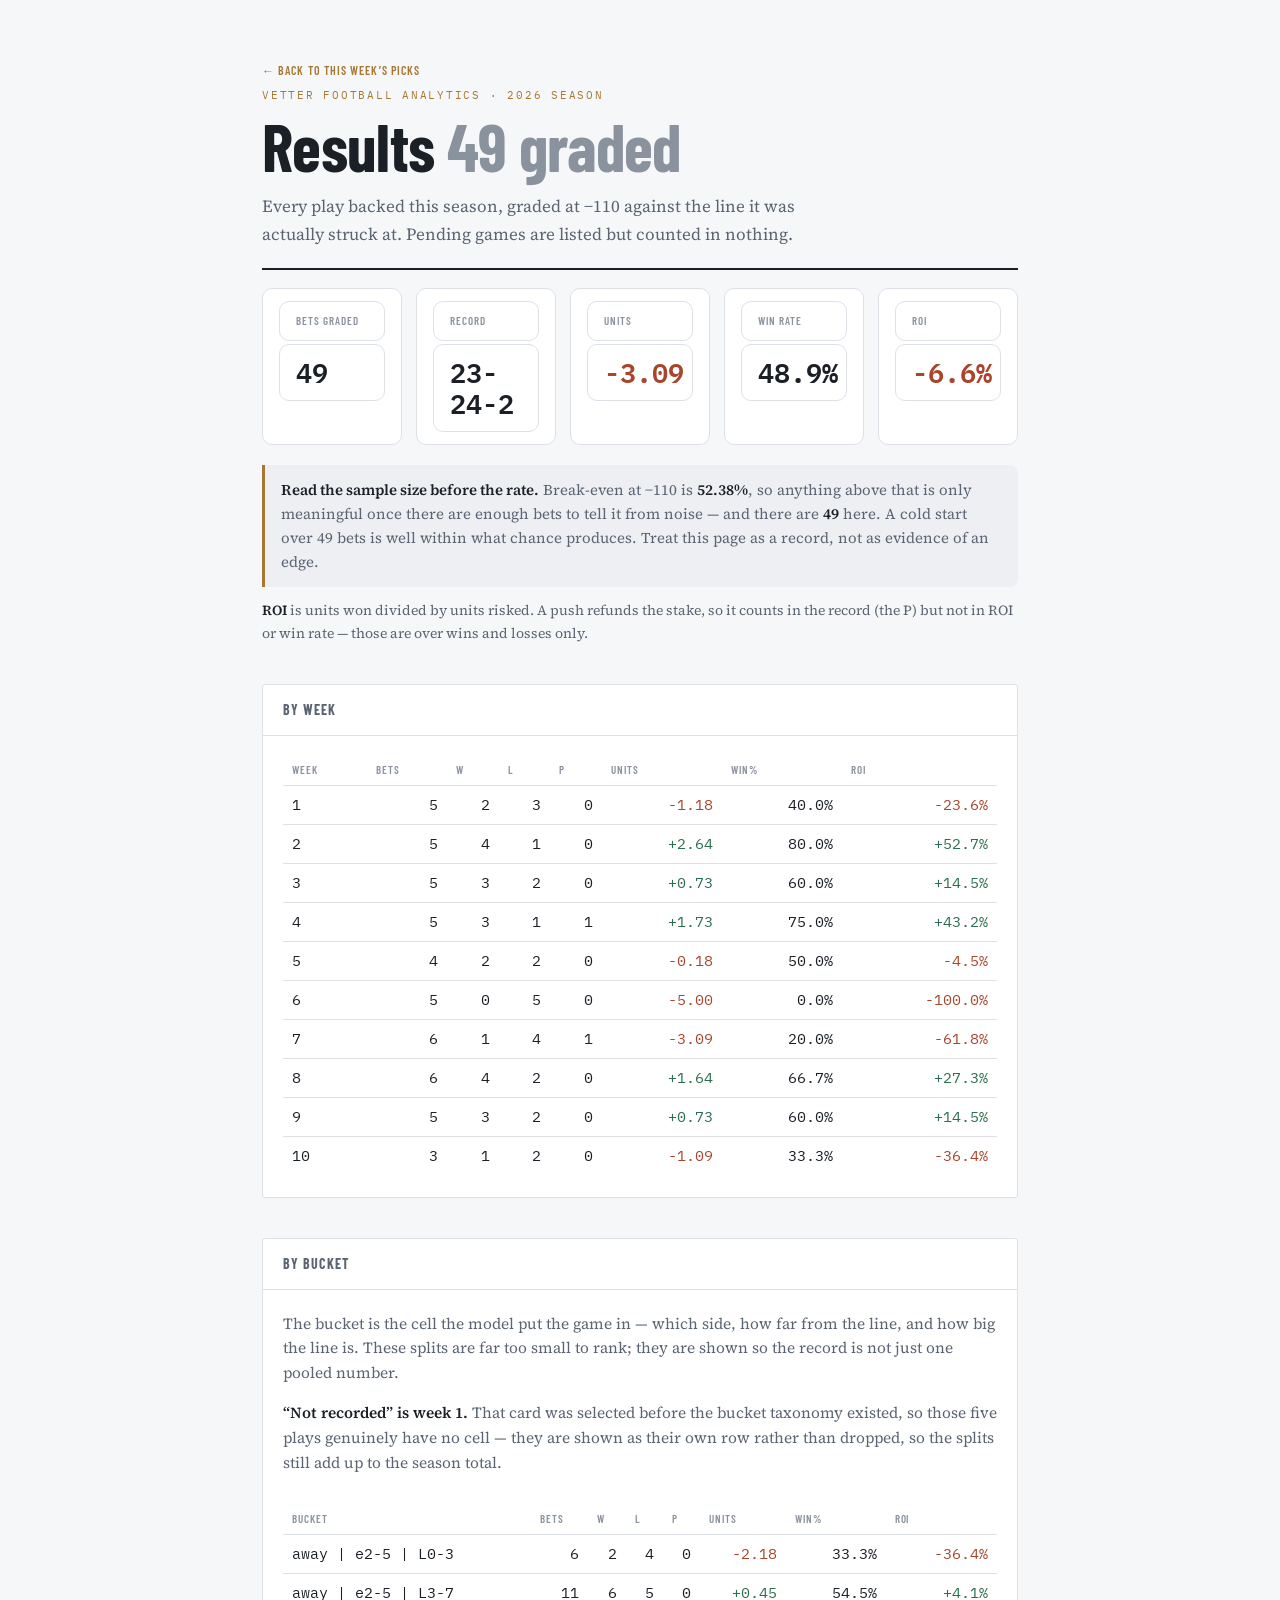
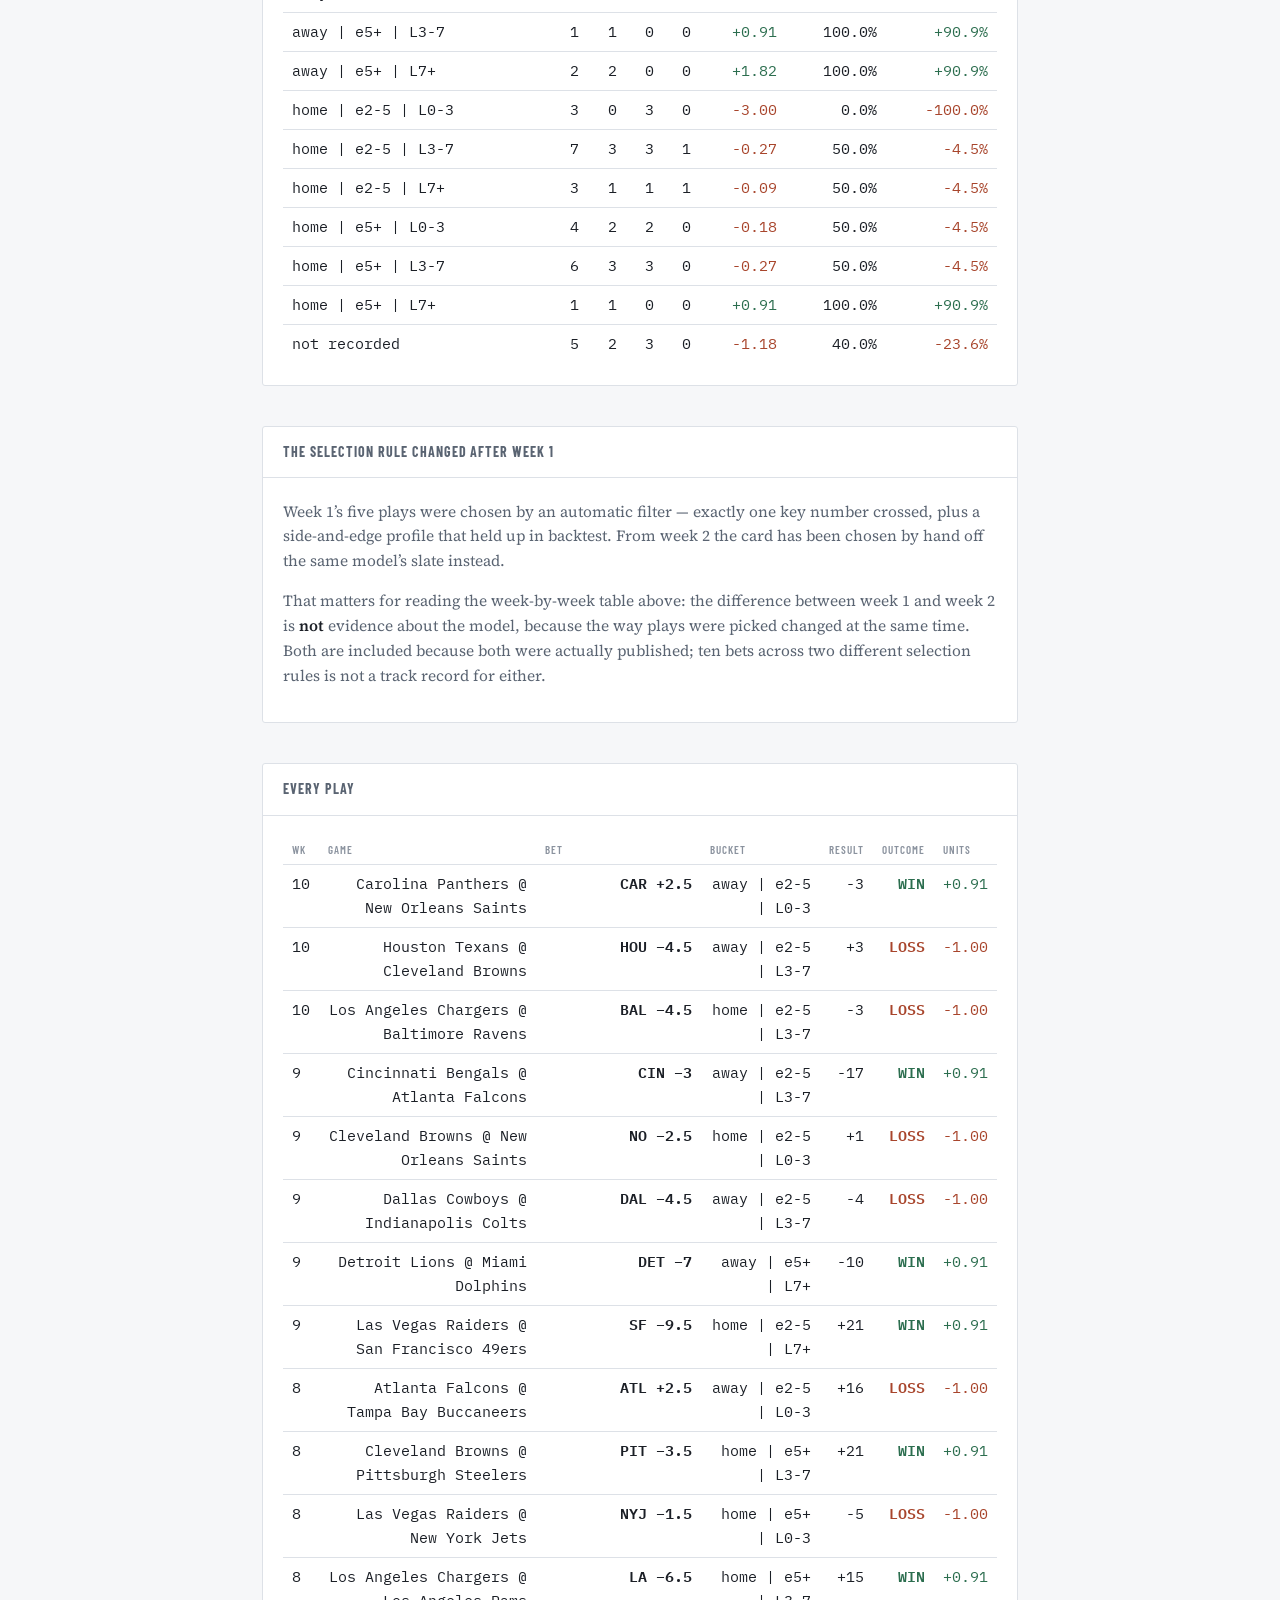
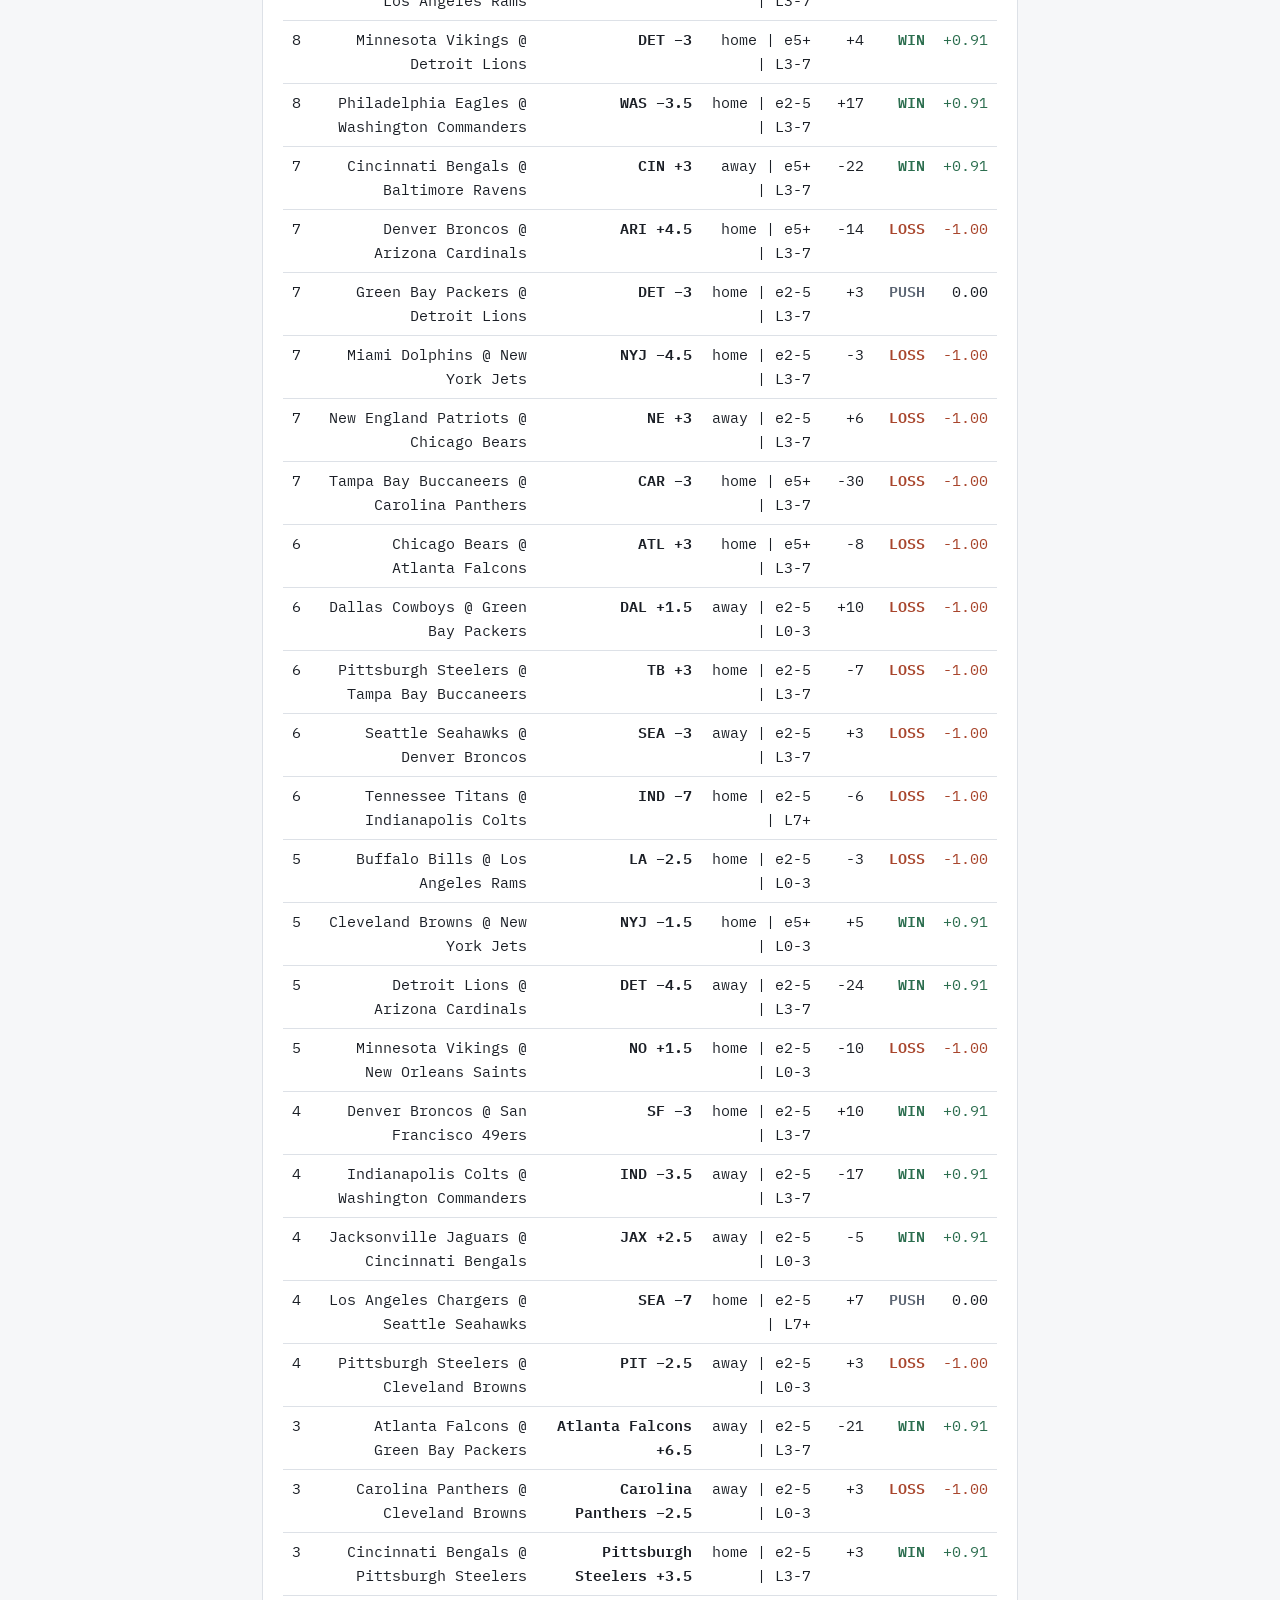
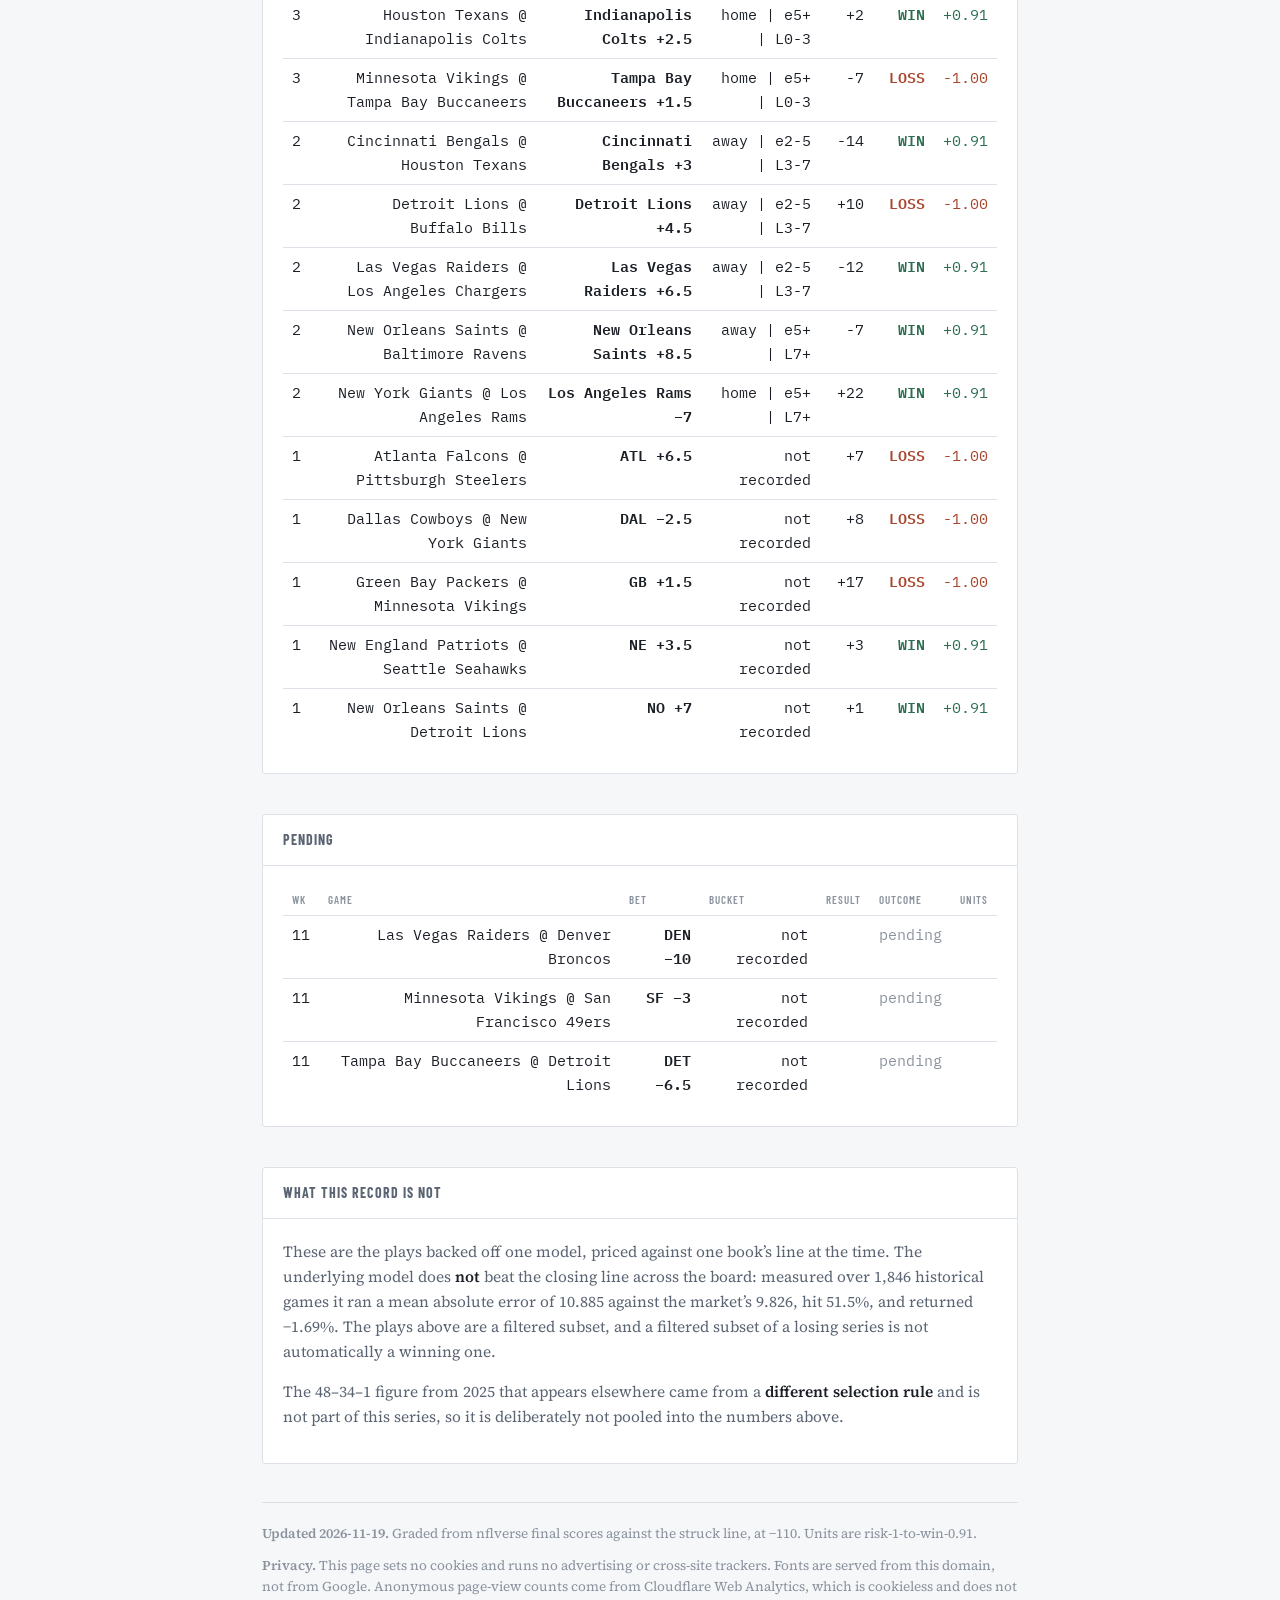
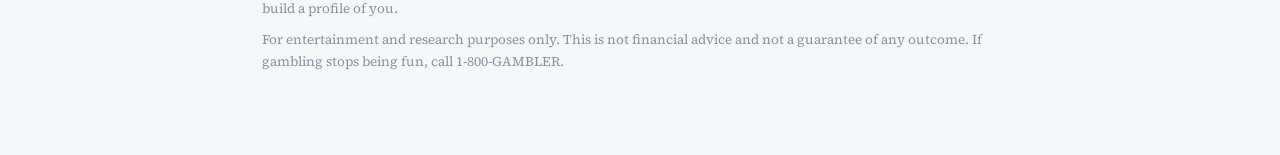
==== commit 88ae53ad: "picks update 2026-11-19" ====
--- a/results.html
+++ b/results.html
@@ -230,18 +230,18 @@
 <header>
   <p class="nav"><a href="./">&larr; Back to this week&rsquo;s picks</a></p>
   <p class="eyebrow">Vetter Football Analytics &middot; 2026 Season</p>
-  <h1>Results <em>46 graded</em></h1>
+  <h1>Results <em>49 graded</em></h1>
   <p class="lede">Every play backed this season, graded at &minus;110 against the line it was
   actually struck at. Pending games are listed but counted in nothing.</p>
 </header>
 
-<div class="sum"><div><div class='k'>Bets graded</div><div class='v '>46</div></div><div><div class='k'>Record</div><div class='v '>22-22-2</div></div><div><div class='k'>Units</div><div class='v neg'>-2.00</div></div><div><div class='k'>Win rate</div><div class='v '>50.0%</div></div><div><div class='k'>ROI</div><div class='v neg'>-4.5%</div></div></div>
+<div class="sum"><div><div class='k'>Bets graded</div><div class='v '>49</div></div><div><div class='k'>Record</div><div class='v '>23-24-2</div></div><div><div class='k'>Units</div><div class='v neg'>-3.09</div></div><div><div class='k'>Win rate</div><div class='v '>48.9%</div></div><div><div class='k'>ROI</div><div class='v neg'>-6.6%</div></div></div>
 
 <div class="caveat">
   <b>Read the sample size before the rate.</b> Break-even at &minus;110 is
   <b>52.38%</b>, so anything above that is only meaningful once there are enough bets
-  to tell it from noise &mdash; and there are <b>46</b> here. A cold
-  start over 46 bets is well within what chance produces. Treat this page as a record, not as
+  to tell it from noise &mdash; and there are <b>49</b> here. A cold
+  start over 49 bets is well within what chance produces. Treat this page as a record, not as
   evidence of an edge.
 </div>
 <p class="sub"><b>ROI</b> is units won divided by units risked. A push refunds the stake, so it
@@ -250,7 +250,7 @@
 
 <section class="method">
   <h3>By week</h3>
-  <div class="inner"><div class='tw'><table class='led'><tr><th>Week</th><th>Bets</th><th>W</th><th>L</th><th>P</th><th>Units</th><th>Win%</th><th>ROI</th></tr><tr><td>1</td><td>5</td><td>2</td><td>3</td><td>0</td><td class='neg'>-1.18</td><td>40.0%</td><td class='neg'>-23.6%</td></tr><tr><td>2</td><td>5</td><td>4</td><td>1</td><td>0</td><td class='pos'>+2.64</td><td>80.0%</td><td class='pos'>+52.7%</td></tr><tr><td>3</td><td>5</td><td>3</td><td>2</td><td>0</td><td class='pos'>+0.73</td><td>60.0%</td><td class='pos'>+14.5%</td></tr><tr><td>4</td><td>5</td><td>3</td><td>1</td><td>1</td><td class='pos'>+1.73</td><td>75.0%</td><td class='pos'>+43.2%</td></tr><tr><td>5</td><td>4</td><td>2</td><td>2</td><td>0</td><td class='neg'>-0.18</td><td>50.0%</td><td class='neg'>-4.5%</td></tr><tr><td>6</td><td>5</td><td>0</td><td>5</td><td>0</td><td class='neg'>-5.00</td><td>0.0%</td><td class='neg'>-100.0%</td></tr><tr><td>7</td><td>6</td><td>1</td><td>4</td><td>1</td><td class='neg'>-3.09</td><td>20.0%</td><td class='neg'>-61.8%</td></tr><tr><td>8</td><td>6</td><td>4</td><td>2</td><td>0</td><td class='pos'>+1.64</td><td>66.7%</td><td class='pos'>+27.3%</td></tr><tr><td>9</td><td>5</td><td>3</td><td>2</td><td>0</td><td class='pos'>+0.73</td><td>60.0%</td><td class='pos'>+14.5%</td></tr></table></div></div>
+  <div class="inner"><div class='tw'><table class='led'><tr><th>Week</th><th>Bets</th><th>W</th><th>L</th><th>P</th><th>Units</th><th>Win%</th><th>ROI</th></tr><tr><td>1</td><td>5</td><td>2</td><td>3</td><td>0</td><td class='neg'>-1.18</td><td>40.0%</td><td class='neg'>-23.6%</td></tr><tr><td>2</td><td>5</td><td>4</td><td>1</td><td>0</td><td class='pos'>+2.64</td><td>80.0%</td><td class='pos'>+52.7%</td></tr><tr><td>3</td><td>5</td><td>3</td><td>2</td><td>0</td><td class='pos'>+0.73</td><td>60.0%</td><td class='pos'>+14.5%</td></tr><tr><td>4</td><td>5</td><td>3</td><td>1</td><td>1</td><td class='pos'>+1.73</td><td>75.0%</td><td class='pos'>+43.2%</td></tr><tr><td>5</td><td>4</td><td>2</td><td>2</td><td>0</td><td class='neg'>-0.18</td><td>50.0%</td><td class='neg'>-4.5%</td></tr><tr><td>6</td><td>5</td><td>0</td><td>5</td><td>0</td><td class='neg'>-5.00</td><td>0.0%</td><td class='neg'>-100.0%</td></tr><tr><td>7</td><td>6</td><td>1</td><td>4</td><td>1</td><td class='neg'>-3.09</td><td>20.0%</td><td class='neg'>-61.8%</td></tr><tr><td>8</td><td>6</td><td>4</td><td>2</td><td>0</td><td class='pos'>+1.64</td><td>66.7%</td><td class='pos'>+27.3%</td></tr><tr><td>9</td><td>5</td><td>3</td><td>2</td><td>0</td><td class='pos'>+0.73</td><td>60.0%</td><td class='pos'>+14.5%</td></tr><tr><td>10</td><td>3</td><td>1</td><td>2</td><td>0</td><td class='neg'>-1.09</td><td>33.3%</td><td class='neg'>-36.4%</td></tr></table></div></div>
 </section>
 
 <section class="method">
@@ -262,7 +262,7 @@
   <p><b>&ldquo;Not recorded&rdquo; is week 1.</b> That card was selected before the bucket
   taxonomy existed, so those five plays genuinely have no cell &mdash; they are shown as their own
   row rather than dropped, so the splits still add up to the season total.</p>
-  <div class='tw'><table class='led'><tr><th>Bucket</th><th>Bets</th><th>W</th><th>L</th><th>P</th><th>Units</th><th>Win%</th><th>ROI</th></tr><tr><td>away | e2-5 | L0-3</td><td>5</td><td>1</td><td>4</td><td>0</td><td class='neg'>-3.09</td><td>20.0%</td><td class='neg'>-61.8%</td></tr><tr><td>away | e2-5 | L3-7</td><td>10</td><td>6</td><td>4</td><td>0</td><td class='pos'>+1.45</td><td>60.0%</td><td class='pos'>+14.5%</td></tr><tr><td>away | e5+ | L3-7</td><td>1</td><td>1</td><td>0</td><td>0</td><td class='pos'>+0.91</td><td>100.0%</td><td class='pos'>+90.9%</td></tr><tr><td>away | e5+ | L7+</td><td>2</td><td>2</td><td>0</td><td>0</td><td class='pos'>+1.82</td><td>100.0%</td><td class='pos'>+90.9%</td></tr><tr><td>home | e2-5 | L0-3</td><td>3</td><td>0</td><td>3</td><td>0</td><td class='neg'>-3.00</td><td>0.0%</td><td class='neg'>-100.0%</td></tr><tr><td>home | e2-5 | L3-7</td><td>6</td><td>3</td><td>2</td><td>1</td><td class='pos'>+0.73</td><td>60.0%</td><td class='pos'>+14.5%</td></tr><tr><td>home | e2-5 | L7+</td><td>3</td><td>1</td><td>1</td><td>1</td><td class='neg'>-0.09</td><td>50.0%</td><td class='neg'>-4.5%</td></tr><tr><td>home | e5+ | L0-3</td><td>4</td><td>2</td><td>2</td><td>0</td><td class='neg'>-0.18</td><td>50.0%</td><td class='neg'>-4.5%</td></tr><tr><td>home | e5+ | L3-7</td><td>6</td><td>3</td><td>3</td><td>0</td><td class='neg'>-0.27</td><td>50.0%</td><td class='neg'>-4.5%</td></tr><tr><td>home | e5+ | L7+</td><td>1</td><td>1</td><td>0</td><td>0</td><td class='pos'>+0.91</td><td>100.0%</td><td class='pos'>+90.9%</td></tr><tr><td>not recorded</td><td>5</td><td>2</td><td>3</td><td>0</td><td class='neg'>-1.18</td><td>40.0%</td><td class='neg'>-23.6%</td></tr></table></div>
+  <div class='tw'><table class='led'><tr><th>Bucket</th><th>Bets</th><th>W</th><th>L</th><th>P</th><th>Units</th><th>Win%</th><th>ROI</th></tr><tr><td>away | e2-5 | L0-3</td><td>6</td><td>2</td><td>4</td><td>0</td><td class='neg'>-2.18</td><td>33.3%</td><td class='neg'>-36.4%</td></tr><tr><td>away | e2-5 | L3-7</td><td>11</td><td>6</td><td>5</td><td>0</td><td class='pos'>+0.45</td><td>54.5%</td><td class='pos'>+4.1%</td></tr><tr><td>away | e5+ | L3-7</td><td>1</td><td>1</td><td>0</td><td>0</td><td class='pos'>+0.91</td><td>100.0%</td><td class='pos'>+90.9%</td></tr><tr><td>away | e5+ | L7+</td><td>2</td><td>2</td><td>0</td><td>0</td><td class='pos'>+1.82</td><td>100.0%</td><td class='pos'>+90.9%</td></tr><tr><td>home | e2-5 | L0-3</td><td>3</td><td>0</td><td>3</td><td>0</td><td class='neg'>-3.00</td><td>0.0%</td><td class='neg'>-100.0%</td></tr><tr><td>home | e2-5 | L3-7</td><td>7</td><td>3</td><td>3</td><td>1</td><td class='neg'>-0.27</td><td>50.0%</td><td class='neg'>-4.5%</td></tr><tr><td>home | e2-5 | L7+</td><td>3</td><td>1</td><td>1</td><td>1</td><td class='neg'>-0.09</td><td>50.0%</td><td class='neg'>-4.5%</td></tr><tr><td>home | e5+ | L0-3</td><td>4</td><td>2</td><td>2</td><td>0</td><td class='neg'>-0.18</td><td>50.0%</td><td class='neg'>-4.5%</td></tr><tr><td>home | e5+ | L3-7</td><td>6</td><td>3</td><td>3</td><td>0</td><td class='neg'>-0.27</td><td>50.0%</td><td class='neg'>-4.5%</td></tr><tr><td>home | e5+ | L7+</td><td>1</td><td>1</td><td>0</td><td>0</td><td class='pos'>+0.91</td><td>100.0%</td><td class='pos'>+90.9%</td></tr><tr><td>not recorded</td><td>5</td><td>2</td><td>3</td><td>0</td><td class='neg'>-1.18</td><td>40.0%</td><td class='neg'>-23.6%</td></tr></table></div>
   </div>
 </section>
 
@@ -281,10 +281,10 @@
 
 <section class="method">
   <h3>Every play</h3>
-  <div class="inner"><div class='tw'><table class='led'><tr><th>Wk</th><th>Game</th><th>Bet</th><th>Bucket</th><th>Result</th><th>Outcome</th><th>Units</th></tr><tr><td>9</td><td>Cincinnati Bengals @ Atlanta Falcons</td><td><b>CIN −3</b></td><td>away | e2-5 | L3-7</td><td>-17</td><td><span class='w'>WIN</span></td><td><span class='pos'>+0.91</span></td></tr><tr><td>9</td><td>Cleveland Browns @ New Orleans Saints</td><td><b>NO −2.5</b></td><td>home | e2-5 | L0-3</td><td>+1</td><td><span class='l'>LOSS</span></td><td><span class='neg'>-1.00</span></td></tr><tr><td>9</td><td>Dallas Cowboys @ Indianapolis Colts</td><td><b>DAL −4.5</b></td><td>away | e2-5 | L3-7</td><td>-4</td><td><span class='l'>LOSS</span></td><td><span class='neg'>-1.00</span></td></tr><tr><td>9</td><td>Detroit Lions @ Miami Dolphins</td><td><b>DET −7</b></td><td>away | e5+ | L7+</td><td>-10</td><td><span class='w'>WIN</span></td><td><span class='pos'>+0.91</span></td></tr><tr><td>9</td><td>Las Vegas Raiders @ San Francisco 49ers</td><td><b>SF −9.5</b></td><td>home | e2-5 | L7+</td><td>+21</td><td><span class='w'>WIN</span></td><td><span class='pos'>+0.91</span></td></tr><tr><td>8</td><td>Atlanta Falcons @ Tampa Bay Buccaneers</td><td><b>ATL +2.5</b></td><td>away | e2-5 | L0-3</td><td>+16</td><td><span class='l'>LOSS</span></td><td><span class='neg'>-1.00</span></td></tr><tr><td>8</td><td>Cleveland Browns @ Pittsburgh Steelers</td><td><b>PIT −3.5</b></td><td>home | e5+ | L3-7</td><td>+21</td><td><span class='w'>WIN</span></td><td><span class='pos'>+0.91</span></td></tr><tr><td>8</td><td>Las Vegas Raiders @ New York Jets</td><td><b>NYJ −1.5</b></td><td>home | e5+ | L0-3</td><td>-5</td><td><span class='l'>LOSS</span></td><td><span class='neg'>-1.00</span></td></tr><tr><td>8</td><td>Los Angeles Chargers @ Los Angeles Rams</td><td><b>LA −6.5</b></td><td>home | e5+ | L3-7</td><td>+15</td><td><span class='w'>WIN</span></td><td><span class='pos'>+0.91</span></td></tr><tr><td>8</td><td>Minnesota Vikings @ Detroit Lions</td><td><b>DET −3</b></td><td>home | e5+ | L3-7</td><td>+4</td><td><span class='w'>WIN</span></td><td><span class='pos'>+0.91</span></td></tr><tr><td>8</td><td>Philadelphia Eagles @ Washington Commanders</td><td><b>WAS −3.5</b></td><td>home | e2-5 | L3-7</td><td>+17</td><td><span class='w'>WIN</span></td><td><span class='pos'>+0.91</span></td></tr><tr><td>7</td><td>Cincinnati Bengals @ Baltimore Ravens</td><td><b>CIN +3</b></td><td>away | e5+ | L3-7</td><td>-22</td><td><span class='w'>WIN</span></td><td><span class='pos'>+0.91</span></td></tr><tr><td>7</td><td>Denver Broncos @ Arizona Cardinals</td><td><b>ARI +4.5</b></td><td>home | e5+ | L3-7</td><td>-14</td><td><span class='l'>LOSS</span></td><td><span class='neg'>-1.00</span></td></tr><tr><td>7</td><td>Green Bay Packers @ Detroit Lions</td><td><b>DET −3</b></td><td>home | e2-5 | L3-7</td><td>+3</td><td><span class='p'>PUSH</span></td><td><span class=''>0.00</span></td></tr><tr><td>7</td><td>Miami Dolphins @ New York Jets</td><td><b>NYJ −4.5</b></td><td>home | e2-5 | L3-7</td><td>-3</td><td><span class='l'>LOSS</span></td><td><span class='neg'>-1.00</span></td></tr><tr><td>7</td><td>New England Patriots @ Chicago Bears</td><td><b>NE +3</b></td><td>away | e2-5 | L3-7</td><td>+6</td><td><span class='l'>LOSS</span></td><td><span class='neg'>-1.00</span></td></tr><tr><td>7</td><td>Tampa Bay Buccaneers @ Carolina Panthers</td><td><b>CAR −3</b></td><td>home | e5+ | L3-7</td><td>-30</td><td><span class='l'>LOSS</span></td><td><span class='neg'>-1.00</span></td></tr><tr><td>6</td><td>Chicago Bears @ Atlanta Falcons</td><td><b>ATL +3</b></td><td>home | e5+ | L3-7</td><td>-8</td><td><span class='l'>LOSS</span></td><td><span class='neg'>-1.00</span></td></tr><tr><td>6</td><td>Dallas Cowboys @ Green Bay Packers</td><td><b>DAL +1.5</b></td><td>away | e2-5 | L0-3</td><td>+10</td><td><span class='l'>LOSS</span></td><td><span class='neg'>-1.00</span></td></tr><tr><td>6</td><td>Pittsburgh Steelers @ Tampa Bay Buccaneers</td><td><b>TB +3</b></td><td>home | e2-5 | L3-7</td><td>-7</td><td><span class='l'>LOSS</span></td><td><span class='neg'>-1.00</span></td></tr><tr><td>6</td><td>Seattle Seahawks @ Denver Broncos</td><td><b>SEA −3</b></td><td>away | e2-5 | L3-7</td><td>+3</td><td><span class='l'>LOSS</span></td><td><span class='neg'>-1.00</span></td></tr><tr><td>6</td><td>Tennessee Titans @ Indianapolis Colts</td><td><b>IND −7</b></td><td>home | e2-5 | L7+</td><td>-6</td><td><span class='l'>LOSS</span></td><td><span class='neg'>-1.00</span></td></tr><tr><td>5</td><td>Buffalo Bills @ Los Angeles Rams</td><td><b>LA −2.5</b></td><td>home | e2-5 | L0-3</td><td>-3</td><td><span class='l'>LOSS</span></td><td><span class='neg'>-1.00</span></td></tr><tr><td>5</td><td>Cleveland Browns @ New York Jets</td><td><b>NYJ −1.5</b></td><td>home | e5+ | L0-3</td><td>+5</td><td><span class='w'>WIN</span></td><td><span class='pos'>+0.91</span></td></tr><tr><td>5</td><td>Detroit Lions @ Arizona Cardinals</td><td><b>DET −4.5</b></td><td>away | e2-5 | L3-7</td><td>-24</td><td><span class='w'>WIN</span></td><td><span class='pos'>+0.91</span></td></tr><tr><td>5</td><td>Minnesota Vikings @ New Orleans Saints</td><td><b>NO +1.5</b></td><td>home | e2-5 | L0-3</td><td>-10</td><td><span class='l'>LOSS</span></td><td><span class='neg'>-1.00</span></td></tr><tr><td>4</td><td>Denver Broncos @ San Francisco 49ers</td><td><b>SF −3</b></td><td>home | e2-5 | L3-7</td><td>+10</td><td><span class='w'>WIN</span></td><td><span class='pos'>+0.91</span></td></tr><tr><td>4</td><td>Indianapolis Colts @ Washington Commanders</td><td><b>IND −3.5</b></td><td>away | e2-5 | L3-7</td><td>-17</td><td><span class='w'>WIN</span></td><td><span class='pos'>+0.91</span></td></tr><tr><td>4</td><td>Jacksonville Jaguars @ Cincinnati Bengals</td><td><b>JAX +2.5</b></td><td>away | e2-5 | L0-3</td><td>-5</td><td><span class='w'>WIN</span></td><td><span class='pos'>+0.91</span></td></tr><tr><td>4</td><td>Los Angeles Chargers @ Seattle Seahawks</td><td><b>SEA −7</b></td><td>home | e2-5 | L7+</td><td>+7</td><td><span class='p'>PUSH</span></td><td><span class=''>0.00</span></td></tr><tr><td>4</td><td>Pittsburgh Steelers @ Cleveland Browns</td><td><b>PIT −2.5</b></td><td>away | e2-5 | L0-3</td><td>+3</td><td><span class='l'>LOSS</span></td><td><span class='neg'>-1.00</span></td></tr><tr><td>3</td><td>Atlanta Falcons @ Green Bay Packers</td><td><b>Atlanta Falcons +6.5</b></td><td>away | e2-5 | L3-7</td><td>-21</td><td><span class='w'>WIN</span></td><td><span class='pos'>+0.91</span></td></tr><tr><td>3</td><td>Carolina Panthers @ Cleveland Browns</td><td><b>Carolina Panthers −2.5</b></td><td>away | e2-5 | L0-3</td><td>+3</td><td><span class='l'>LOSS</span></td><td><span class='neg'>-1.00</span></td></tr><tr><td>3</td><td>Cincinnati Bengals @ Pittsburgh Steelers</td><td><b>Pittsburgh Steelers +3.5</b></td><td>home | e2-5 | L3-7</td><td>+3</td><td><span class='w'>WIN</span></td><td><span class='pos'>+0.91</span></td></tr><tr><td>3</td><td>Houston Texans @ Indianapolis Colts</td><td><b>Indianapolis Colts +2.5</b></td><td>home | e5+ | L0-3</td><td>+2</td><td><span class='w'>WIN</span></td><td><span class='pos'>+0.91</span></td></tr><tr><td>3</td><td>Minnesota Vikings @ Tampa Bay Buccaneers</td><td><b>Tampa Bay Buccaneers +1.5</b></td><td>home | e5+ | L0-3</td><td>-7</td><td><span class='l'>LOSS</span></td><td><span class='neg'>-1.00</span></td></tr><tr><td>2</td><td>Cincinnati Bengals @ Houston Texans</td><td><b>Cincinnati Bengals +3</b></td><td>away | e2-5 | L3-7</td><td>-14</td><td><span class='w'>WIN</span></td><td><span class='pos'>+0.91</span></td></tr><tr><td>2</td><td>Detroit Lions @ Buffalo Bills</td><td><b>Detroit Lions +4.5</b></td><td>away | e2-5 | L3-7</td><td>+10</td><td><span class='l'>LOSS</span></td><td><span class='neg'>-1.00</span></td></tr><tr><td>2</td><td>Las Vegas Raiders @ Los Angeles Chargers</td><td><b>Las Vegas Raiders +6.5</b></td><td>away | e2-5 | L3-7</td><td>-12</td><td><span class='w'>WIN</span></td><td><span class='pos'>+0.91</span></td></tr><tr><td>2</td><td>New Orleans Saints @ Baltimore Ravens</td><td><b>New Orleans Saints +8.5</b></td><td>away | e5+ | L7+</td><td>-7</td><td><span class='w'>WIN</span></td><td><span class='pos'>+0.91</span></td></tr><tr><td>2</td><td>New York Giants @ Los Angeles Rams</td><td><b>Los Angeles Rams −7</b></td><td>home | e5+ | L7+</td><td>+22</td><td><span class='w'>WIN</span></td><td><span class='pos'>+0.91</span></td></tr><tr><td>1</td><td>Atlanta Falcons @ Pittsburgh Steelers</td><td><b>ATL +6.5</b></td><td>not recorded</td><td>+7</td><td><span class='l'>LOSS</span></td><td><span class='neg'>-1.00</span></td></tr><tr><td>1</td><td>Dallas Cowboys @ New York Giants</td><td><b>DAL −2.5</b></td><td>not recorded</td><td>+8</td><td><span class='l'>LOSS</span></td><td><span class='neg'>-1.00</span></td></tr><tr><td>1</td><td>Green Bay Packers @ Minnesota Vikings</td><td><b>GB +1.5</b></td><td>not recorded</td><td>+17</td><td><span class='l'>LOSS</span></td><td><span class='neg'>-1.00</span></td></tr><tr><td>1</td><td>New England Patriots @ Seattle Seahawks</td><td><b>NE +3.5</b></td><td>not recorded</td><td>+3</td><td><span class='w'>WIN</span></td><td><span class='pos'>+0.91</span></td></tr><tr><td>1</td><td>New Orleans Saints @ Detroit Lions</td><td><b>NO +7</b></td><td>not recorded</td><td>+1</td><td><span class='w'>WIN</span></td><td><span class='pos'>+0.91</span></td></tr></table></div></div>
-</section>
-
-<section class='method'><h3>Pending</h3><div class='inner'><div class='tw'><table class='led'><tr><th>Wk</th><th>Game</th><th>Bet</th><th>Bucket</th><th>Result</th><th>Outcome</th><th>Units</th></tr><tr><td>10</td><td>Carolina Panthers @ New Orleans Saints</td><td><b>CAR +2.5</b></td><td>away | e2-5 | L0-3</td><td></td><td><span class='pend'>pending</span></td><td></td></tr><tr><td>10</td><td>Houston Texans @ Cleveland Browns</td><td><b>HOU −4.5</b></td><td>away | e2-5 | L3-7</td><td></td><td><span class='pend'>pending</span></td><td></td></tr><tr><td>10</td><td>Los Angeles Chargers @ Baltimore Ravens</td><td><b>BAL −4.5</b></td><td>home | e2-5 | L3-7</td><td></td><td><span class='pend'>pending</span></td><td></td></tr></table></div></div></section>
+  <div class="inner"><div class='tw'><table class='led'><tr><th>Wk</th><th>Game</th><th>Bet</th><th>Bucket</th><th>Result</th><th>Outcome</th><th>Units</th></tr><tr><td>10</td><td>Carolina Panthers @ New Orleans Saints</td><td><b>CAR +2.5</b></td><td>away | e2-5 | L0-3</td><td>-3</td><td><span class='w'>WIN</span></td><td><span class='pos'>+0.91</span></td></tr><tr><td>10</td><td>Houston Texans @ Cleveland Browns</td><td><b>HOU −4.5</b></td><td>away | e2-5 | L3-7</td><td>+3</td><td><span class='l'>LOSS</span></td><td><span class='neg'>-1.00</span></td></tr><tr><td>10</td><td>Los Angeles Chargers @ Baltimore Ravens</td><td><b>BAL −4.5</b></td><td>home | e2-5 | L3-7</td><td>-3</td><td><span class='l'>LOSS</span></td><td><span class='neg'>-1.00</span></td></tr><tr><td>9</td><td>Cincinnati Bengals @ Atlanta Falcons</td><td><b>CIN −3</b></td><td>away | e2-5 | L3-7</td><td>-17</td><td><span class='w'>WIN</span></td><td><span class='pos'>+0.91</span></td></tr><tr><td>9</td><td>Cleveland Browns @ New Orleans Saints</td><td><b>NO −2.5</b></td><td>home | e2-5 | L0-3</td><td>+1</td><td><span class='l'>LOSS</span></td><td><span class='neg'>-1.00</span></td></tr><tr><td>9</td><td>Dallas Cowboys @ Indianapolis Colts</td><td><b>DAL −4.5</b></td><td>away | e2-5 | L3-7</td><td>-4</td><td><span class='l'>LOSS</span></td><td><span class='neg'>-1.00</span></td></tr><tr><td>9</td><td>Detroit Lions @ Miami Dolphins</td><td><b>DET −7</b></td><td>away | e5+ | L7+</td><td>-10</td><td><span class='w'>WIN</span></td><td><span class='pos'>+0.91</span></td></tr><tr><td>9</td><td>Las Vegas Raiders @ San Francisco 49ers</td><td><b>SF −9.5</b></td><td>home | e2-5 | L7+</td><td>+21</td><td><span class='w'>WIN</span></td><td><span class='pos'>+0.91</span></td></tr><tr><td>8</td><td>Atlanta Falcons @ Tampa Bay Buccaneers</td><td><b>ATL +2.5</b></td><td>away | e2-5 | L0-3</td><td>+16</td><td><span class='l'>LOSS</span></td><td><span class='neg'>-1.00</span></td></tr><tr><td>8</td><td>Cleveland Browns @ Pittsburgh Steelers</td><td><b>PIT −3.5</b></td><td>home | e5+ | L3-7</td><td>+21</td><td><span class='w'>WIN</span></td><td><span class='pos'>+0.91</span></td></tr><tr><td>8</td><td>Las Vegas Raiders @ New York Jets</td><td><b>NYJ −1.5</b></td><td>home | e5+ | L0-3</td><td>-5</td><td><span class='l'>LOSS</span></td><td><span class='neg'>-1.00</span></td></tr><tr><td>8</td><td>Los Angeles Chargers @ Los Angeles Rams</td><td><b>LA −6.5</b></td><td>home | e5+ | L3-7</td><td>+15</td><td><span class='w'>WIN</span></td><td><span class='pos'>+0.91</span></td></tr><tr><td>8</td><td>Minnesota Vikings @ Detroit Lions</td><td><b>DET −3</b></td><td>home | e5+ | L3-7</td><td>+4</td><td><span class='w'>WIN</span></td><td><span class='pos'>+0.91</span></td></tr><tr><td>8</td><td>Philadelphia Eagles @ Washington Commanders</td><td><b>WAS −3.5</b></td><td>home | e2-5 | L3-7</td><td>+17</td><td><span class='w'>WIN</span></td><td><span class='pos'>+0.91</span></td></tr><tr><td>7</td><td>Cincinnati Bengals @ Baltimore Ravens</td><td><b>CIN +3</b></td><td>away | e5+ | L3-7</td><td>-22</td><td><span class='w'>WIN</span></td><td><span class='pos'>+0.91</span></td></tr><tr><td>7</td><td>Denver Broncos @ Arizona Cardinals</td><td><b>ARI +4.5</b></td><td>home | e5+ | L3-7</td><td>-14</td><td><span class='l'>LOSS</span></td><td><span class='neg'>-1.00</span></td></tr><tr><td>7</td><td>Green Bay Packers @ Detroit Lions</td><td><b>DET −3</b></td><td>home | e2-5 | L3-7</td><td>+3</td><td><span class='p'>PUSH</span></td><td><span class=''>0.00</span></td></tr><tr><td>7</td><td>Miami Dolphins @ New York Jets</td><td><b>NYJ −4.5</b></td><td>home | e2-5 | L3-7</td><td>-3</td><td><span class='l'>LOSS</span></td><td><span class='neg'>-1.00</span></td></tr><tr><td>7</td><td>New England Patriots @ Chicago Bears</td><td><b>NE +3</b></td><td>away | e2-5 | L3-7</td><td>+6</td><td><span class='l'>LOSS</span></td><td><span class='neg'>-1.00</span></td></tr><tr><td>7</td><td>Tampa Bay Buccaneers @ Carolina Panthers</td><td><b>CAR −3</b></td><td>home | e5+ | L3-7</td><td>-30</td><td><span class='l'>LOSS</span></td><td><span class='neg'>-1.00</span></td></tr><tr><td>6</td><td>Chicago Bears @ Atlanta Falcons</td><td><b>ATL +3</b></td><td>home | e5+ | L3-7</td><td>-8</td><td><span class='l'>LOSS</span></td><td><span class='neg'>-1.00</span></td></tr><tr><td>6</td><td>Dallas Cowboys @ Green Bay Packers</td><td><b>DAL +1.5</b></td><td>away | e2-5 | L0-3</td><td>+10</td><td><span class='l'>LOSS</span></td><td><span class='neg'>-1.00</span></td></tr><tr><td>6</td><td>Pittsburgh Steelers @ Tampa Bay Buccaneers</td><td><b>TB +3</b></td><td>home | e2-5 | L3-7</td><td>-7</td><td><span class='l'>LOSS</span></td><td><span class='neg'>-1.00</span></td></tr><tr><td>6</td><td>Seattle Seahawks @ Denver Broncos</td><td><b>SEA −3</b></td><td>away | e2-5 | L3-7</td><td>+3</td><td><span class='l'>LOSS</span></td><td><span class='neg'>-1.00</span></td></tr><tr><td>6</td><td>Tennessee Titans @ Indianapolis Colts</td><td><b>IND −7</b></td><td>home | e2-5 | L7+</td><td>-6</td><td><span class='l'>LOSS</span></td><td><span class='neg'>-1.00</span></td></tr><tr><td>5</td><td>Buffalo Bills @ Los Angeles Rams</td><td><b>LA −2.5</b></td><td>home | e2-5 | L0-3</td><td>-3</td><td><span class='l'>LOSS</span></td><td><span class='neg'>-1.00</span></td></tr><tr><td>5</td><td>Cleveland Browns @ New York Jets</td><td><b>NYJ −1.5</b></td><td>home | e5+ | L0-3</td><td>+5</td><td><span class='w'>WIN</span></td><td><span class='pos'>+0.91</span></td></tr><tr><td>5</td><td>Detroit Lions @ Arizona Cardinals</td><td><b>DET −4.5</b></td><td>away | e2-5 | L3-7</td><td>-24</td><td><span class='w'>WIN</span></td><td><span class='pos'>+0.91</span></td></tr><tr><td>5</td><td>Minnesota Vikings @ New Orleans Saints</td><td><b>NO +1.5</b></td><td>home | e2-5 | L0-3</td><td>-10</td><td><span class='l'>LOSS</span></td><td><span class='neg'>-1.00</span></td></tr><tr><td>4</td><td>Denver Broncos @ San Francisco 49ers</td><td><b>SF −3</b></td><td>home | e2-5 | L3-7</td><td>+10</td><td><span class='w'>WIN</span></td><td><span class='pos'>+0.91</span></td></tr><tr><td>4</td><td>Indianapolis Colts @ Washington Commanders</td><td><b>IND −3.5</b></td><td>away | e2-5 | L3-7</td><td>-17</td><td><span class='w'>WIN</span></td><td><span class='pos'>+0.91</span></td></tr><tr><td>4</td><td>Jacksonville Jaguars @ Cincinnati Bengals</td><td><b>JAX +2.5</b></td><td>away | e2-5 | L0-3</td><td>-5</td><td><span class='w'>WIN</span></td><td><span class='pos'>+0.91</span></td></tr><tr><td>4</td><td>Los Angeles Chargers @ Seattle Seahawks</td><td><b>SEA −7</b></td><td>home | e2-5 | L7+</td><td>+7</td><td><span class='p'>PUSH</span></td><td><span class=''>0.00</span></td></tr><tr><td>4</td><td>Pittsburgh Steelers @ Cleveland Browns</td><td><b>PIT −2.5</b></td><td>away | e2-5 | L0-3</td><td>+3</td><td><span class='l'>LOSS</span></td><td><span class='neg'>-1.00</span></td></tr><tr><td>3</td><td>Atlanta Falcons @ Green Bay Packers</td><td><b>Atlanta Falcons +6.5</b></td><td>away | e2-5 | L3-7</td><td>-21</td><td><span class='w'>WIN</span></td><td><span class='pos'>+0.91</span></td></tr><tr><td>3</td><td>Carolina Panthers @ Cleveland Browns</td><td><b>Carolina Panthers −2.5</b></td><td>away | e2-5 | L0-3</td><td>+3</td><td><span class='l'>LOSS</span></td><td><span class='neg'>-1.00</span></td></tr><tr><td>3</td><td>Cincinnati Bengals @ Pittsburgh Steelers</td><td><b>Pittsburgh Steelers +3.5</b></td><td>home | e2-5 | L3-7</td><td>+3</td><td><span class='w'>WIN</span></td><td><span class='pos'>+0.91</span></td></tr><tr><td>3</td><td>Houston Texans @ Indianapolis Colts</td><td><b>Indianapolis Colts +2.5</b></td><td>home | e5+ | L0-3</td><td>+2</td><td><span class='w'>WIN</span></td><td><span class='pos'>+0.91</span></td></tr><tr><td>3</td><td>Minnesota Vikings @ Tampa Bay Buccaneers</td><td><b>Tampa Bay Buccaneers +1.5</b></td><td>home | e5+ | L0-3</td><td>-7</td><td><span class='l'>LOSS</span></td><td><span class='neg'>-1.00</span></td></tr><tr><td>2</td><td>Cincinnati Bengals @ Houston Texans</td><td><b>Cincinnati Bengals +3</b></td><td>away | e2-5 | L3-7</td><td>-14</td><td><span class='w'>WIN</span></td><td><span class='pos'>+0.91</span></td></tr><tr><td>2</td><td>Detroit Lions @ Buffalo Bills</td><td><b>Detroit Lions +4.5</b></td><td>away | e2-5 | L3-7</td><td>+10</td><td><span class='l'>LOSS</span></td><td><span class='neg'>-1.00</span></td></tr><tr><td>2</td><td>Las Vegas Raiders @ Los Angeles Chargers</td><td><b>Las Vegas Raiders +6.5</b></td><td>away | e2-5 | L3-7</td><td>-12</td><td><span class='w'>WIN</span></td><td><span class='pos'>+0.91</span></td></tr><tr><td>2</td><td>New Orleans Saints @ Baltimore Ravens</td><td><b>New Orleans Saints +8.5</b></td><td>away | e5+ | L7+</td><td>-7</td><td><span class='w'>WIN</span></td><td><span class='pos'>+0.91</span></td></tr><tr><td>2</td><td>New York Giants @ Los Angeles Rams</td><td><b>Los Angeles Rams −7</b></td><td>home | e5+ | L7+</td><td>+22</td><td><span class='w'>WIN</span></td><td><span class='pos'>+0.91</span></td></tr><tr><td>1</td><td>Atlanta Falcons @ Pittsburgh Steelers</td><td><b>ATL +6.5</b></td><td>not recorded</td><td>+7</td><td><span class='l'>LOSS</span></td><td><span class='neg'>-1.00</span></td></tr><tr><td>1</td><td>Dallas Cowboys @ New York Giants</td><td><b>DAL −2.5</b></td><td>not recorded</td><td>+8</td><td><span class='l'>LOSS</span></td><td><span class='neg'>-1.00</span></td></tr><tr><td>1</td><td>Green Bay Packers @ Minnesota Vikings</td><td><b>GB +1.5</b></td><td>not recorded</td><td>+17</td><td><span class='l'>LOSS</span></td><td><span class='neg'>-1.00</span></td></tr><tr><td>1</td><td>New England Patriots @ Seattle Seahawks</td><td><b>NE +3.5</b></td><td>not recorded</td><td>+3</td><td><span class='w'>WIN</span></td><td><span class='pos'>+0.91</span></td></tr><tr><td>1</td><td>New Orleans Saints @ Detroit Lions</td><td><b>NO +7</b></td><td>not recorded</td><td>+1</td><td><span class='w'>WIN</span></td><td><span class='pos'>+0.91</span></td></tr></table></div></div>
+</section>
+
+<section class='method'><h3>Pending</h3><div class='inner'><div class='tw'><table class='led'><tr><th>Wk</th><th>Game</th><th>Bet</th><th>Bucket</th><th>Result</th><th>Outcome</th><th>Units</th></tr><tr><td>11</td><td>Las Vegas Raiders @ Denver Broncos</td><td><b>DEN −10</b></td><td>not recorded</td><td></td><td><span class='pend'>pending</span></td><td></td></tr><tr><td>11</td><td>Minnesota Vikings @ San Francisco 49ers</td><td><b>SF −3</b></td><td>not recorded</td><td></td><td><span class='pend'>pending</span></td><td></td></tr><tr><td>11</td><td>Tampa Bay Buccaneers @ Detroit Lions</td><td><b>DET −6.5</b></td><td>not recorded</td><td></td><td><span class='pend'>pending</span></td><td></td></tr></table></div></div></section>
 
 <section class="method">
   <h3>What this record is not</h3>
@@ -301,7 +301,7 @@
 </section>
 
 <footer>
-  <p><b>Updated 2026-11-11.</b> Graded from nflverse final scores against the struck line, at
+  <p><b>Updated 2026-11-19.</b> Graded from nflverse final scores against the struck line, at
   &minus;110. Units are risk-1-to-win-0.91.</p>
   <p><b>Privacy.</b> This page sets no cookies and runs no advertising or cross-site trackers. Fonts are served from this domain, not from Google. Anonymous page-view counts come from Cloudflare Web Analytics, which is cookieless and does not build a profile of you.</p>
   <p>For entertainment and research purposes only. This is not financial advice and not a
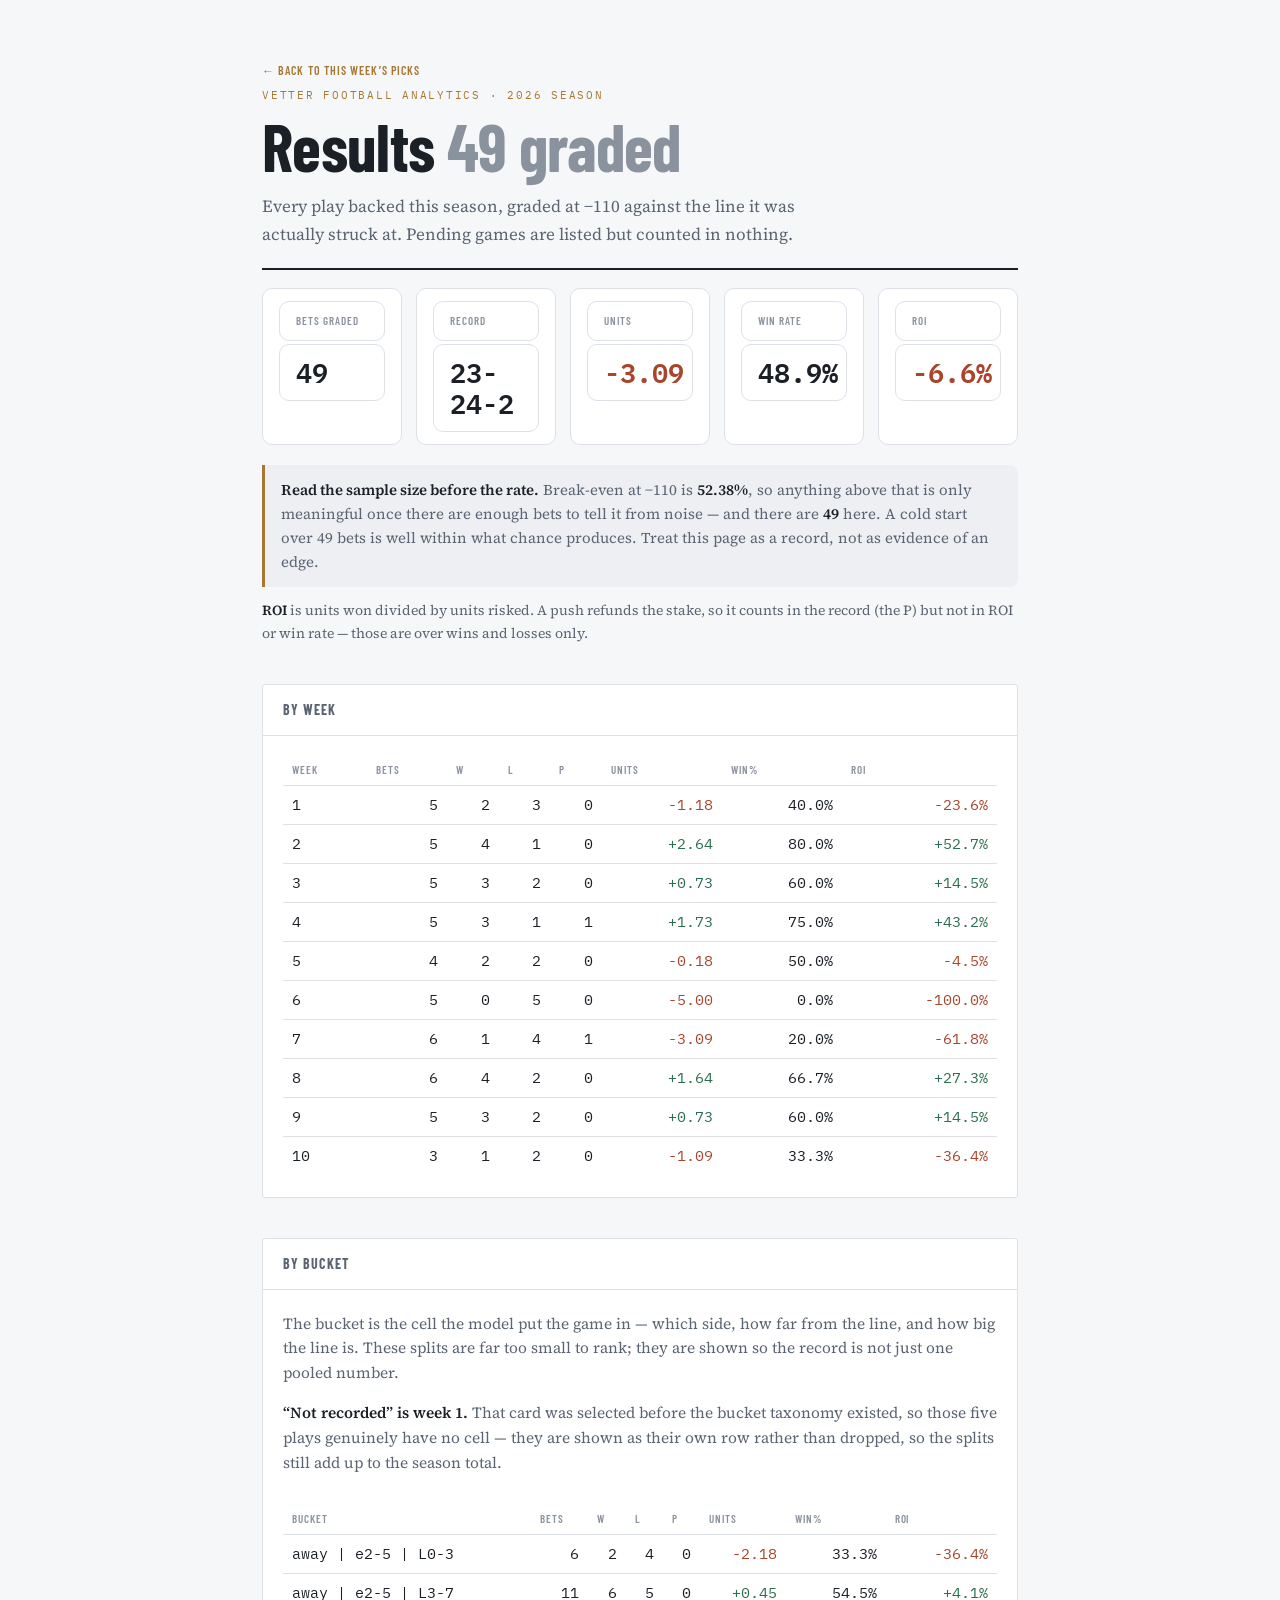
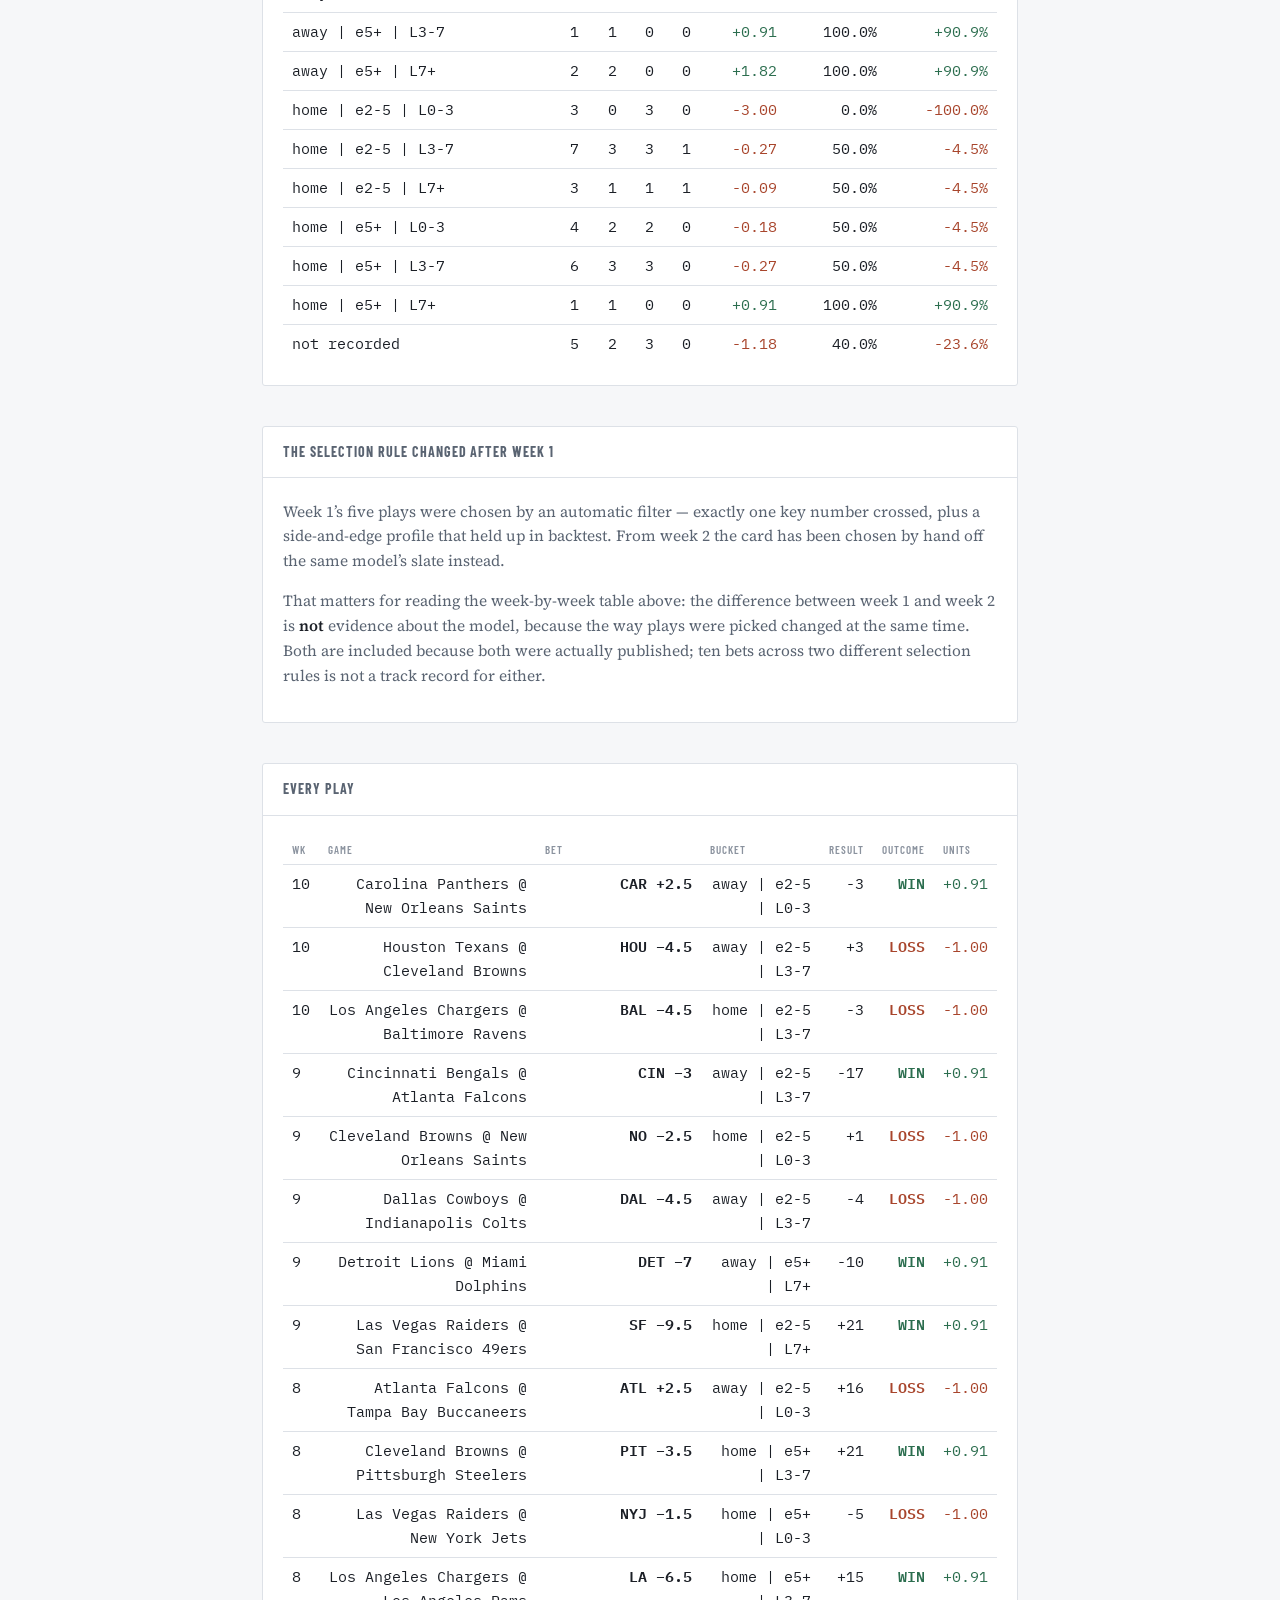
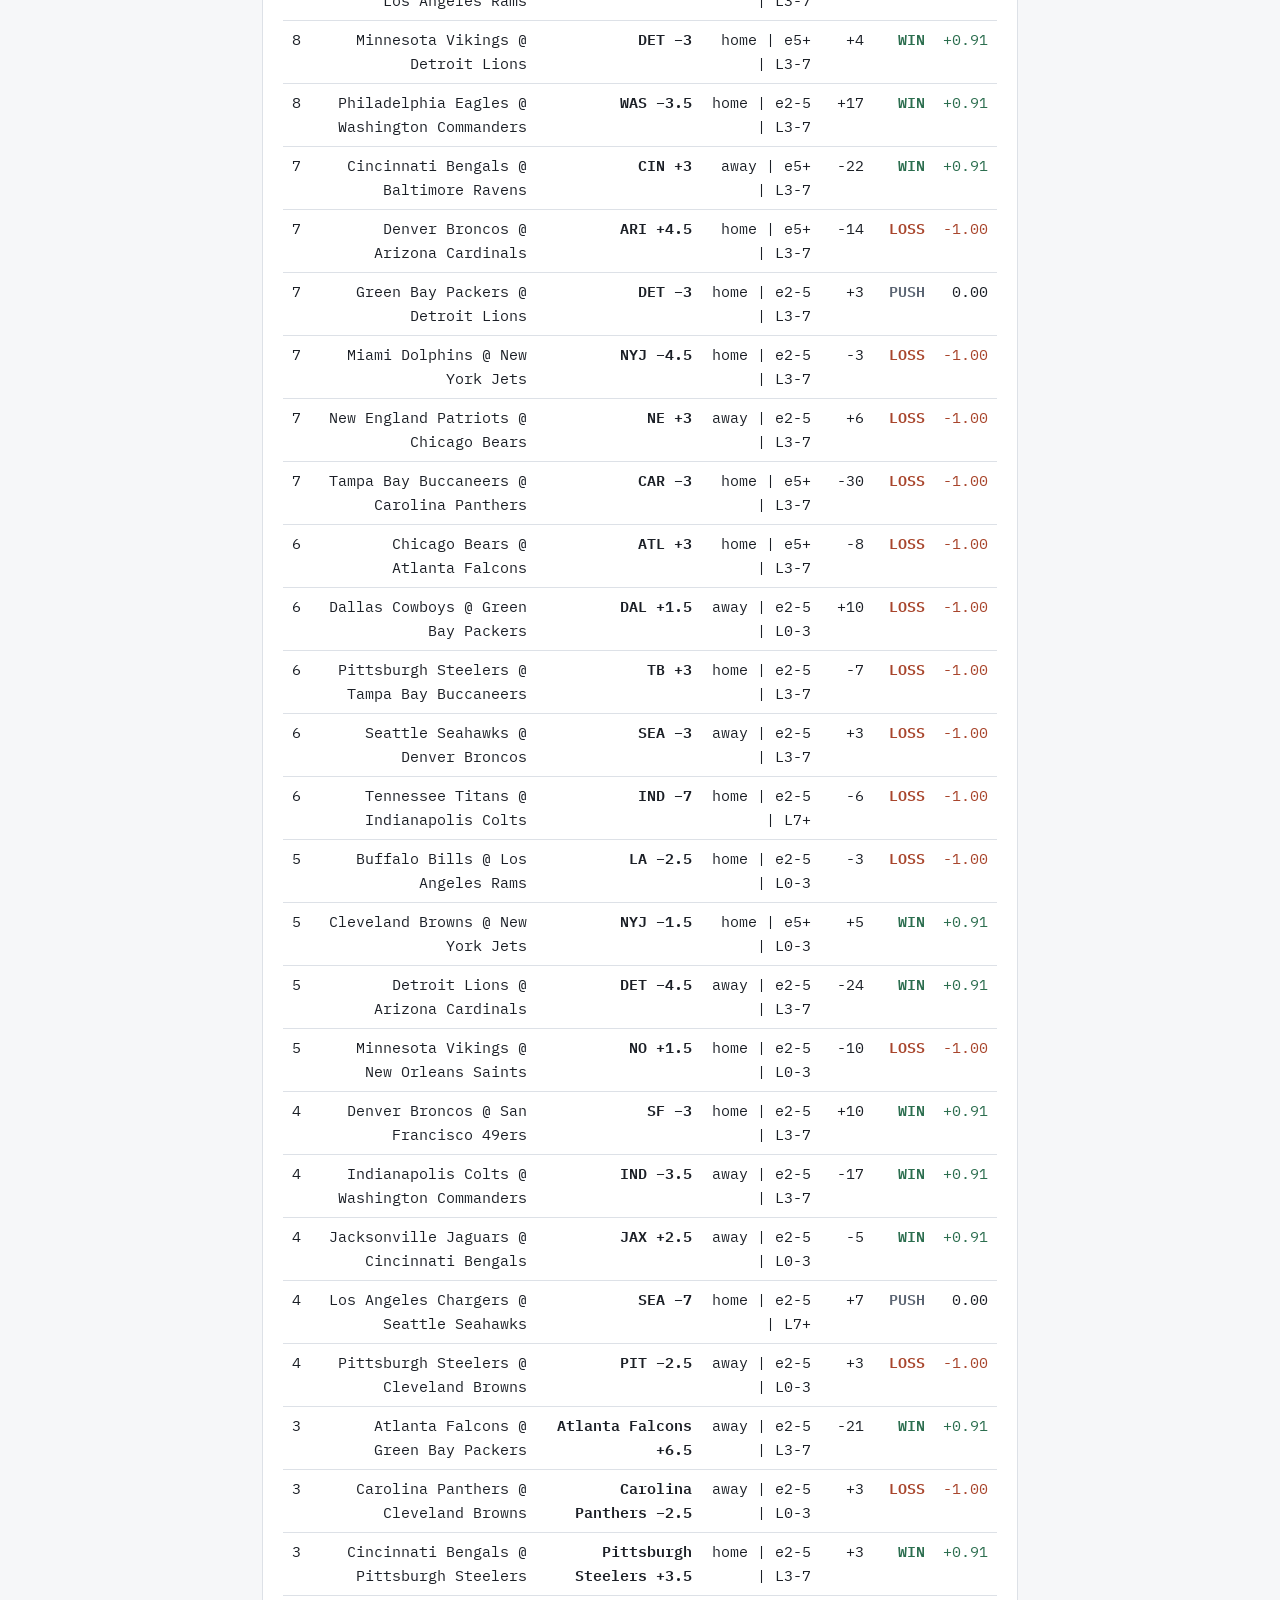
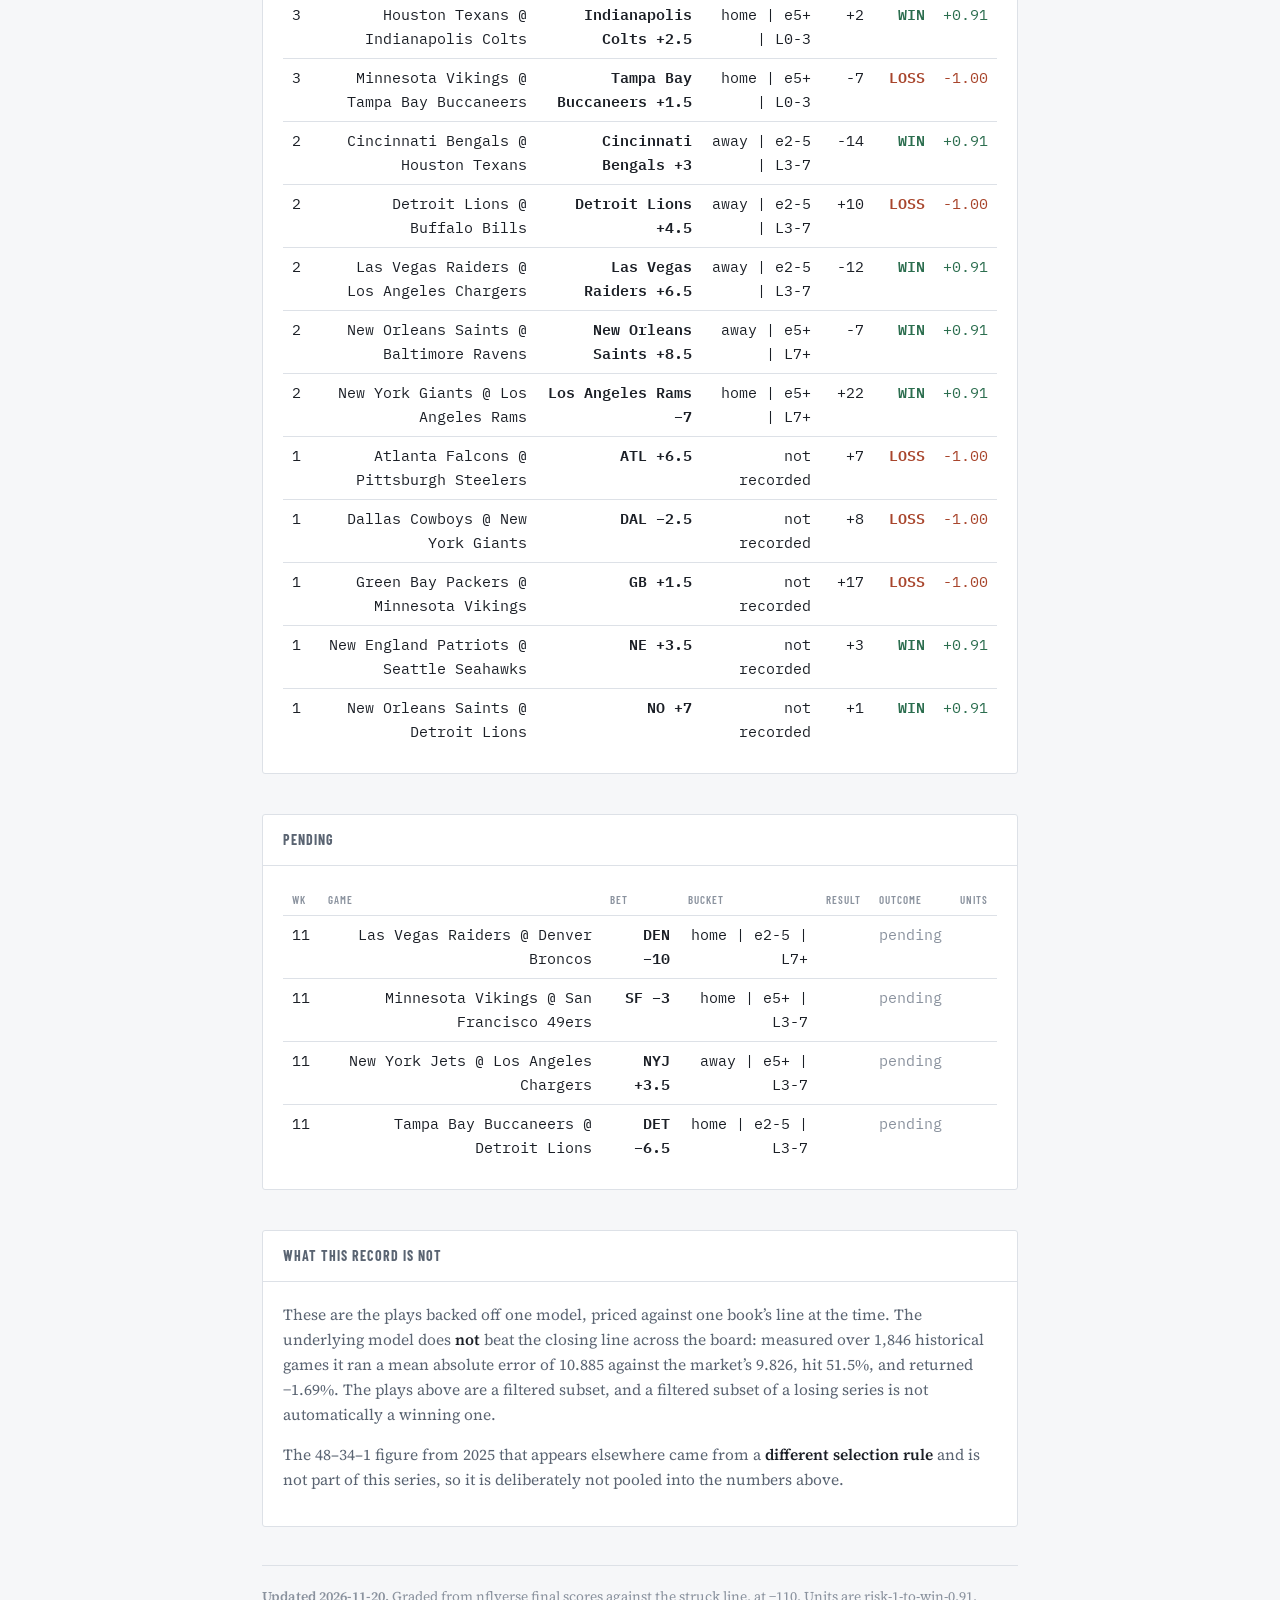
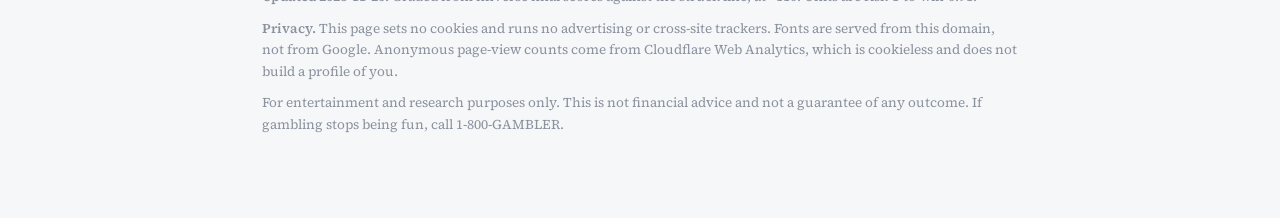
==== commit 170f13d8: "picks update 2026-11-22" ====
--- a/results.html
+++ b/results.html
@@ -284,7 +284,7 @@
   <div class="inner"><div class='tw'><table class='led'><tr><th>Wk</th><th>Game</th><th>Bet</th><th>Bucket</th><th>Result</th><th>Outcome</th><th>Units</th></tr><tr><td>10</td><td>Carolina Panthers @ New Orleans Saints</td><td><b>CAR +2.5</b></td><td>away | e2-5 | L0-3</td><td>-3</td><td><span class='w'>WIN</span></td><td><span class='pos'>+0.91</span></td></tr><tr><td>10</td><td>Houston Texans @ Cleveland Browns</td><td><b>HOU −4.5</b></td><td>away | e2-5 | L3-7</td><td>+3</td><td><span class='l'>LOSS</span></td><td><span class='neg'>-1.00</span></td></tr><tr><td>10</td><td>Los Angeles Chargers @ Baltimore Ravens</td><td><b>BAL −4.5</b></td><td>home | e2-5 | L3-7</td><td>-3</td><td><span class='l'>LOSS</span></td><td><span class='neg'>-1.00</span></td></tr><tr><td>9</td><td>Cincinnati Bengals @ Atlanta Falcons</td><td><b>CIN −3</b></td><td>away | e2-5 | L3-7</td><td>-17</td><td><span class='w'>WIN</span></td><td><span class='pos'>+0.91</span></td></tr><tr><td>9</td><td>Cleveland Browns @ New Orleans Saints</td><td><b>NO −2.5</b></td><td>home | e2-5 | L0-3</td><td>+1</td><td><span class='l'>LOSS</span></td><td><span class='neg'>-1.00</span></td></tr><tr><td>9</td><td>Dallas Cowboys @ Indianapolis Colts</td><td><b>DAL −4.5</b></td><td>away | e2-5 | L3-7</td><td>-4</td><td><span class='l'>LOSS</span></td><td><span class='neg'>-1.00</span></td></tr><tr><td>9</td><td>Detroit Lions @ Miami Dolphins</td><td><b>DET −7</b></td><td>away | e5+ | L7+</td><td>-10</td><td><span class='w'>WIN</span></td><td><span class='pos'>+0.91</span></td></tr><tr><td>9</td><td>Las Vegas Raiders @ San Francisco 49ers</td><td><b>SF −9.5</b></td><td>home | e2-5 | L7+</td><td>+21</td><td><span class='w'>WIN</span></td><td><span class='pos'>+0.91</span></td></tr><tr><td>8</td><td>Atlanta Falcons @ Tampa Bay Buccaneers</td><td><b>ATL +2.5</b></td><td>away | e2-5 | L0-3</td><td>+16</td><td><span class='l'>LOSS</span></td><td><span class='neg'>-1.00</span></td></tr><tr><td>8</td><td>Cleveland Browns @ Pittsburgh Steelers</td><td><b>PIT −3.5</b></td><td>home | e5+ | L3-7</td><td>+21</td><td><span class='w'>WIN</span></td><td><span class='pos'>+0.91</span></td></tr><tr><td>8</td><td>Las Vegas Raiders @ New York Jets</td><td><b>NYJ −1.5</b></td><td>home | e5+ | L0-3</td><td>-5</td><td><span class='l'>LOSS</span></td><td><span class='neg'>-1.00</span></td></tr><tr><td>8</td><td>Los Angeles Chargers @ Los Angeles Rams</td><td><b>LA −6.5</b></td><td>home | e5+ | L3-7</td><td>+15</td><td><span class='w'>WIN</span></td><td><span class='pos'>+0.91</span></td></tr><tr><td>8</td><td>Minnesota Vikings @ Detroit Lions</td><td><b>DET −3</b></td><td>home | e5+ | L3-7</td><td>+4</td><td><span class='w'>WIN</span></td><td><span class='pos'>+0.91</span></td></tr><tr><td>8</td><td>Philadelphia Eagles @ Washington Commanders</td><td><b>WAS −3.5</b></td><td>home | e2-5 | L3-7</td><td>+17</td><td><span class='w'>WIN</span></td><td><span class='pos'>+0.91</span></td></tr><tr><td>7</td><td>Cincinnati Bengals @ Baltimore Ravens</td><td><b>CIN +3</b></td><td>away | e5+ | L3-7</td><td>-22</td><td><span class='w'>WIN</span></td><td><span class='pos'>+0.91</span></td></tr><tr><td>7</td><td>Denver Broncos @ Arizona Cardinals</td><td><b>ARI +4.5</b></td><td>home | e5+ | L3-7</td><td>-14</td><td><span class='l'>LOSS</span></td><td><span class='neg'>-1.00</span></td></tr><tr><td>7</td><td>Green Bay Packers @ Detroit Lions</td><td><b>DET −3</b></td><td>home | e2-5 | L3-7</td><td>+3</td><td><span class='p'>PUSH</span></td><td><span class=''>0.00</span></td></tr><tr><td>7</td><td>Miami Dolphins @ New York Jets</td><td><b>NYJ −4.5</b></td><td>home | e2-5 | L3-7</td><td>-3</td><td><span class='l'>LOSS</span></td><td><span class='neg'>-1.00</span></td></tr><tr><td>7</td><td>New England Patriots @ Chicago Bears</td><td><b>NE +3</b></td><td>away | e2-5 | L3-7</td><td>+6</td><td><span class='l'>LOSS</span></td><td><span class='neg'>-1.00</span></td></tr><tr><td>7</td><td>Tampa Bay Buccaneers @ Carolina Panthers</td><td><b>CAR −3</b></td><td>home | e5+ | L3-7</td><td>-30</td><td><span class='l'>LOSS</span></td><td><span class='neg'>-1.00</span></td></tr><tr><td>6</td><td>Chicago Bears @ Atlanta Falcons</td><td><b>ATL +3</b></td><td>home | e5+ | L3-7</td><td>-8</td><td><span class='l'>LOSS</span></td><td><span class='neg'>-1.00</span></td></tr><tr><td>6</td><td>Dallas Cowboys @ Green Bay Packers</td><td><b>DAL +1.5</b></td><td>away | e2-5 | L0-3</td><td>+10</td><td><span class='l'>LOSS</span></td><td><span class='neg'>-1.00</span></td></tr><tr><td>6</td><td>Pittsburgh Steelers @ Tampa Bay Buccaneers</td><td><b>TB +3</b></td><td>home | e2-5 | L3-7</td><td>-7</td><td><span class='l'>LOSS</span></td><td><span class='neg'>-1.00</span></td></tr><tr><td>6</td><td>Seattle Seahawks @ Denver Broncos</td><td><b>SEA −3</b></td><td>away | e2-5 | L3-7</td><td>+3</td><td><span class='l'>LOSS</span></td><td><span class='neg'>-1.00</span></td></tr><tr><td>6</td><td>Tennessee Titans @ Indianapolis Colts</td><td><b>IND −7</b></td><td>home | e2-5 | L7+</td><td>-6</td><td><span class='l'>LOSS</span></td><td><span class='neg'>-1.00</span></td></tr><tr><td>5</td><td>Buffalo Bills @ Los Angeles Rams</td><td><b>LA −2.5</b></td><td>home | e2-5 | L0-3</td><td>-3</td><td><span class='l'>LOSS</span></td><td><span class='neg'>-1.00</span></td></tr><tr><td>5</td><td>Cleveland Browns @ New York Jets</td><td><b>NYJ −1.5</b></td><td>home | e5+ | L0-3</td><td>+5</td><td><span class='w'>WIN</span></td><td><span class='pos'>+0.91</span></td></tr><tr><td>5</td><td>Detroit Lions @ Arizona Cardinals</td><td><b>DET −4.5</b></td><td>away | e2-5 | L3-7</td><td>-24</td><td><span class='w'>WIN</span></td><td><span class='pos'>+0.91</span></td></tr><tr><td>5</td><td>Minnesota Vikings @ New Orleans Saints</td><td><b>NO +1.5</b></td><td>home | e2-5 | L0-3</td><td>-10</td><td><span class='l'>LOSS</span></td><td><span class='neg'>-1.00</span></td></tr><tr><td>4</td><td>Denver Broncos @ San Francisco 49ers</td><td><b>SF −3</b></td><td>home | e2-5 | L3-7</td><td>+10</td><td><span class='w'>WIN</span></td><td><span class='pos'>+0.91</span></td></tr><tr><td>4</td><td>Indianapolis Colts @ Washington Commanders</td><td><b>IND −3.5</b></td><td>away | e2-5 | L3-7</td><td>-17</td><td><span class='w'>WIN</span></td><td><span class='pos'>+0.91</span></td></tr><tr><td>4</td><td>Jacksonville Jaguars @ Cincinnati Bengals</td><td><b>JAX +2.5</b></td><td>away | e2-5 | L0-3</td><td>-5</td><td><span class='w'>WIN</span></td><td><span class='pos'>+0.91</span></td></tr><tr><td>4</td><td>Los Angeles Chargers @ Seattle Seahawks</td><td><b>SEA −7</b></td><td>home | e2-5 | L7+</td><td>+7</td><td><span class='p'>PUSH</span></td><td><span class=''>0.00</span></td></tr><tr><td>4</td><td>Pittsburgh Steelers @ Cleveland Browns</td><td><b>PIT −2.5</b></td><td>away | e2-5 | L0-3</td><td>+3</td><td><span class='l'>LOSS</span></td><td><span class='neg'>-1.00</span></td></tr><tr><td>3</td><td>Atlanta Falcons @ Green Bay Packers</td><td><b>Atlanta Falcons +6.5</b></td><td>away | e2-5 | L3-7</td><td>-21</td><td><span class='w'>WIN</span></td><td><span class='pos'>+0.91</span></td></tr><tr><td>3</td><td>Carolina Panthers @ Cleveland Browns</td><td><b>Carolina Panthers −2.5</b></td><td>away | e2-5 | L0-3</td><td>+3</td><td><span class='l'>LOSS</span></td><td><span class='neg'>-1.00</span></td></tr><tr><td>3</td><td>Cincinnati Bengals @ Pittsburgh Steelers</td><td><b>Pittsburgh Steelers +3.5</b></td><td>home | e2-5 | L3-7</td><td>+3</td><td><span class='w'>WIN</span></td><td><span class='pos'>+0.91</span></td></tr><tr><td>3</td><td>Houston Texans @ Indianapolis Colts</td><td><b>Indianapolis Colts +2.5</b></td><td>home | e5+ | L0-3</td><td>+2</td><td><span class='w'>WIN</span></td><td><span class='pos'>+0.91</span></td></tr><tr><td>3</td><td>Minnesota Vikings @ Tampa Bay Buccaneers</td><td><b>Tampa Bay Buccaneers +1.5</b></td><td>home | e5+ | L0-3</td><td>-7</td><td><span class='l'>LOSS</span></td><td><span class='neg'>-1.00</span></td></tr><tr><td>2</td><td>Cincinnati Bengals @ Houston Texans</td><td><b>Cincinnati Bengals +3</b></td><td>away | e2-5 | L3-7</td><td>-14</td><td><span class='w'>WIN</span></td><td><span class='pos'>+0.91</span></td></tr><tr><td>2</td><td>Detroit Lions @ Buffalo Bills</td><td><b>Detroit Lions +4.5</b></td><td>away | e2-5 | L3-7</td><td>+10</td><td><span class='l'>LOSS</span></td><td><span class='neg'>-1.00</span></td></tr><tr><td>2</td><td>Las Vegas Raiders @ Los Angeles Chargers</td><td><b>Las Vegas Raiders +6.5</b></td><td>away | e2-5 | L3-7</td><td>-12</td><td><span class='w'>WIN</span></td><td><span class='pos'>+0.91</span></td></tr><tr><td>2</td><td>New Orleans Saints @ Baltimore Ravens</td><td><b>New Orleans Saints +8.5</b></td><td>away | e5+ | L7+</td><td>-7</td><td><span class='w'>WIN</span></td><td><span class='pos'>+0.91</span></td></tr><tr><td>2</td><td>New York Giants @ Los Angeles Rams</td><td><b>Los Angeles Rams −7</b></td><td>home | e5+ | L7+</td><td>+22</td><td><span class='w'>WIN</span></td><td><span class='pos'>+0.91</span></td></tr><tr><td>1</td><td>Atlanta Falcons @ Pittsburgh Steelers</td><td><b>ATL +6.5</b></td><td>not recorded</td><td>+7</td><td><span class='l'>LOSS</span></td><td><span class='neg'>-1.00</span></td></tr><tr><td>1</td><td>Dallas Cowboys @ New York Giants</td><td><b>DAL −2.5</b></td><td>not recorded</td><td>+8</td><td><span class='l'>LOSS</span></td><td><span class='neg'>-1.00</span></td></tr><tr><td>1</td><td>Green Bay Packers @ Minnesota Vikings</td><td><b>GB +1.5</b></td><td>not recorded</td><td>+17</td><td><span class='l'>LOSS</span></td><td><span class='neg'>-1.00</span></td></tr><tr><td>1</td><td>New England Patriots @ Seattle Seahawks</td><td><b>NE +3.5</b></td><td>not recorded</td><td>+3</td><td><span class='w'>WIN</span></td><td><span class='pos'>+0.91</span></td></tr><tr><td>1</td><td>New Orleans Saints @ Detroit Lions</td><td><b>NO +7</b></td><td>not recorded</td><td>+1</td><td><span class='w'>WIN</span></td><td><span class='pos'>+0.91</span></td></tr></table></div></div>
 </section>
 
-<section class='method'><h3>Pending</h3><div class='inner'><div class='tw'><table class='led'><tr><th>Wk</th><th>Game</th><th>Bet</th><th>Bucket</th><th>Result</th><th>Outcome</th><th>Units</th></tr><tr><td>11</td><td>Las Vegas Raiders @ Denver Broncos</td><td><b>DEN −10</b></td><td>not recorded</td><td></td><td><span class='pend'>pending</span></td><td></td></tr><tr><td>11</td><td>Minnesota Vikings @ San Francisco 49ers</td><td><b>SF −3</b></td><td>not recorded</td><td></td><td><span class='pend'>pending</span></td><td></td></tr><tr><td>11</td><td>Tampa Bay Buccaneers @ Detroit Lions</td><td><b>DET −6.5</b></td><td>not recorded</td><td></td><td><span class='pend'>pending</span></td><td></td></tr></table></div></div></section>
+<section class='method'><h3>Pending</h3><div class='inner'><div class='tw'><table class='led'><tr><th>Wk</th><th>Game</th><th>Bet</th><th>Bucket</th><th>Result</th><th>Outcome</th><th>Units</th></tr><tr><td>11</td><td>Las Vegas Raiders @ Denver Broncos</td><td><b>DEN −10</b></td><td>home | e2-5 | L7+</td><td></td><td><span class='pend'>pending</span></td><td></td></tr><tr><td>11</td><td>Minnesota Vikings @ San Francisco 49ers</td><td><b>SF −3</b></td><td>home | e5+ | L3-7</td><td></td><td><span class='pend'>pending</span></td><td></td></tr><tr><td>11</td><td>New York Jets @ Los Angeles Chargers</td><td><b>NYJ +3.5</b></td><td>away | e5+ | L3-7</td><td></td><td><span class='pend'>pending</span></td><td></td></tr><tr><td>11</td><td>Tampa Bay Buccaneers @ Detroit Lions</td><td><b>DET −6.5</b></td><td>home | e2-5 | L3-7</td><td></td><td><span class='pend'>pending</span></td><td></td></tr></table></div></div></section>
 
 <section class="method">
   <h3>What this record is not</h3>
@@ -301,7 +301,7 @@
 </section>
 
 <footer>
-  <p><b>Updated 2026-11-19.</b> Graded from nflverse final scores against the struck line, at
+  <p><b>Updated 2026-11-20.</b> Graded from nflverse final scores against the struck line, at
   &minus;110. Units are risk-1-to-win-0.91.</p>
   <p><b>Privacy.</b> This page sets no cookies and runs no advertising or cross-site trackers. Fonts are served from this domain, not from Google. Anonymous page-view counts come from Cloudflare Web Analytics, which is cookieless and does not build a profile of you.</p>
   <p>For entertainment and research purposes only. This is not financial advice and not a
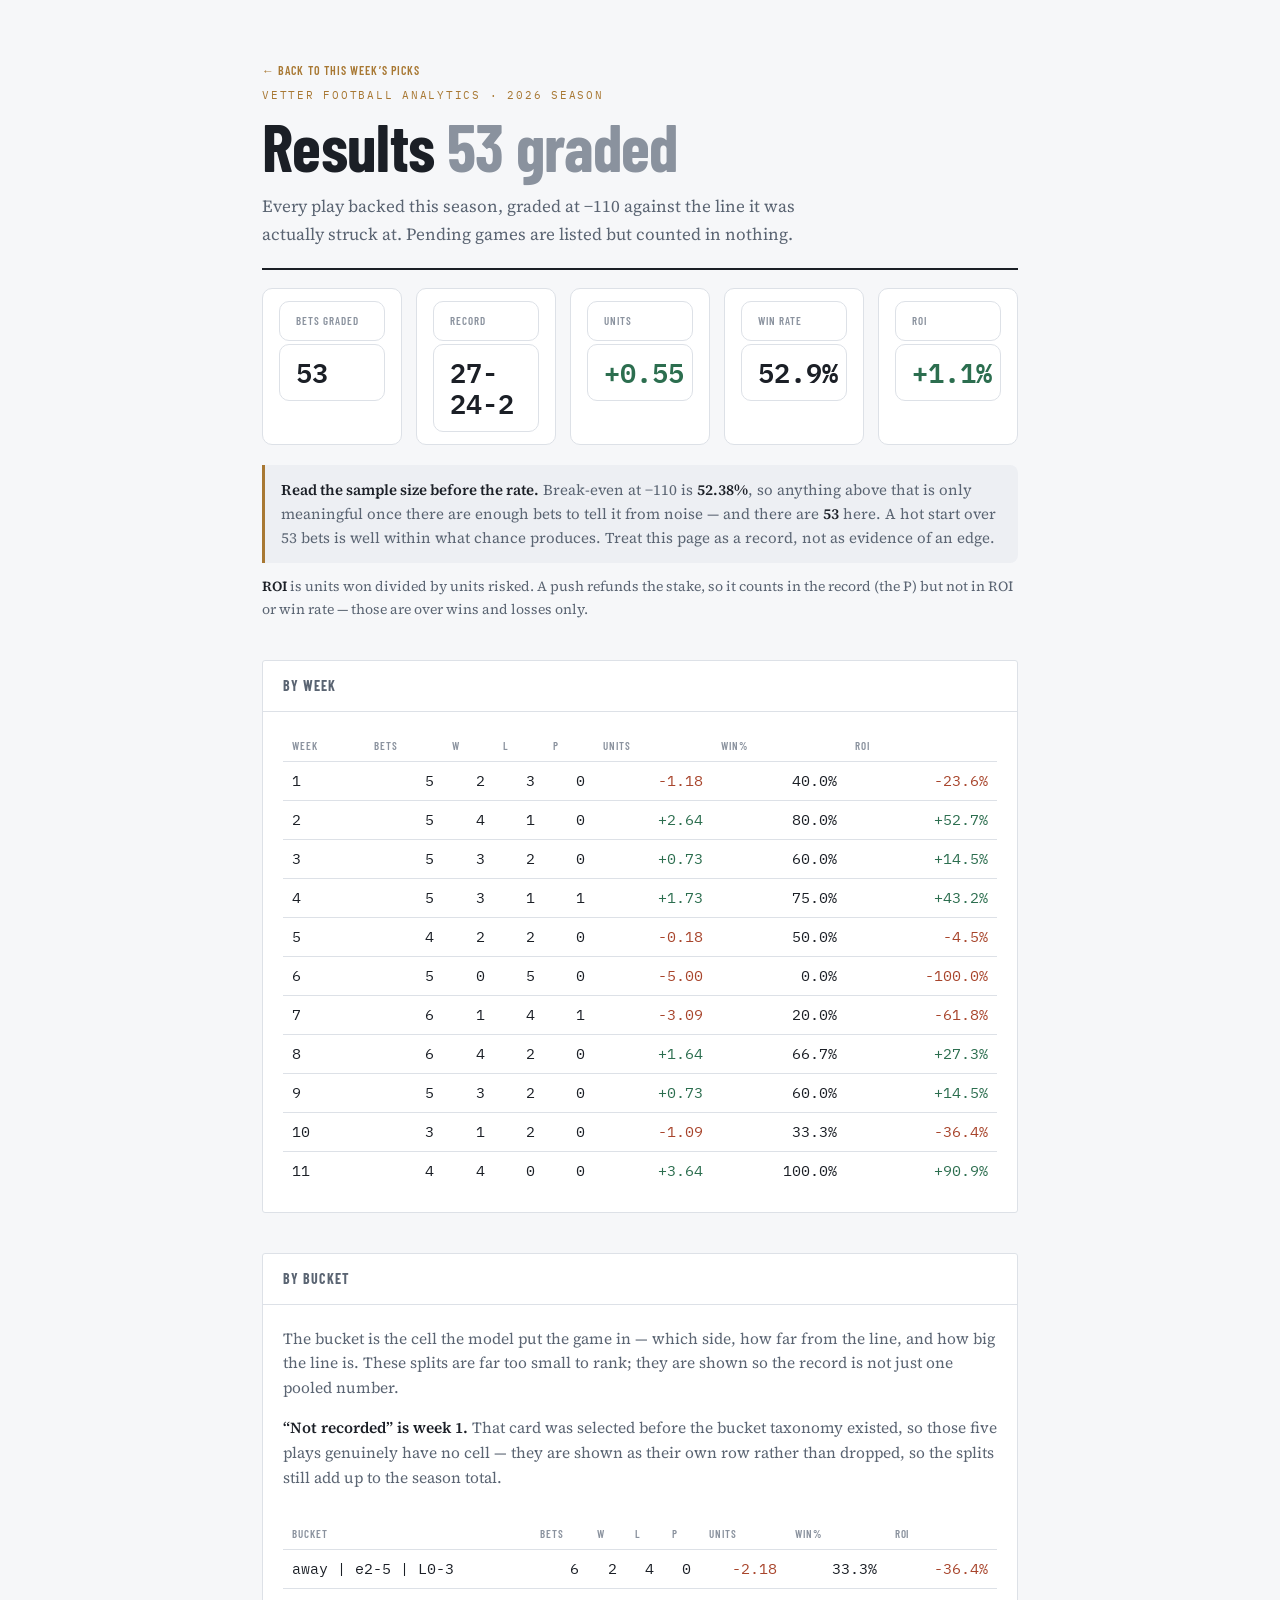
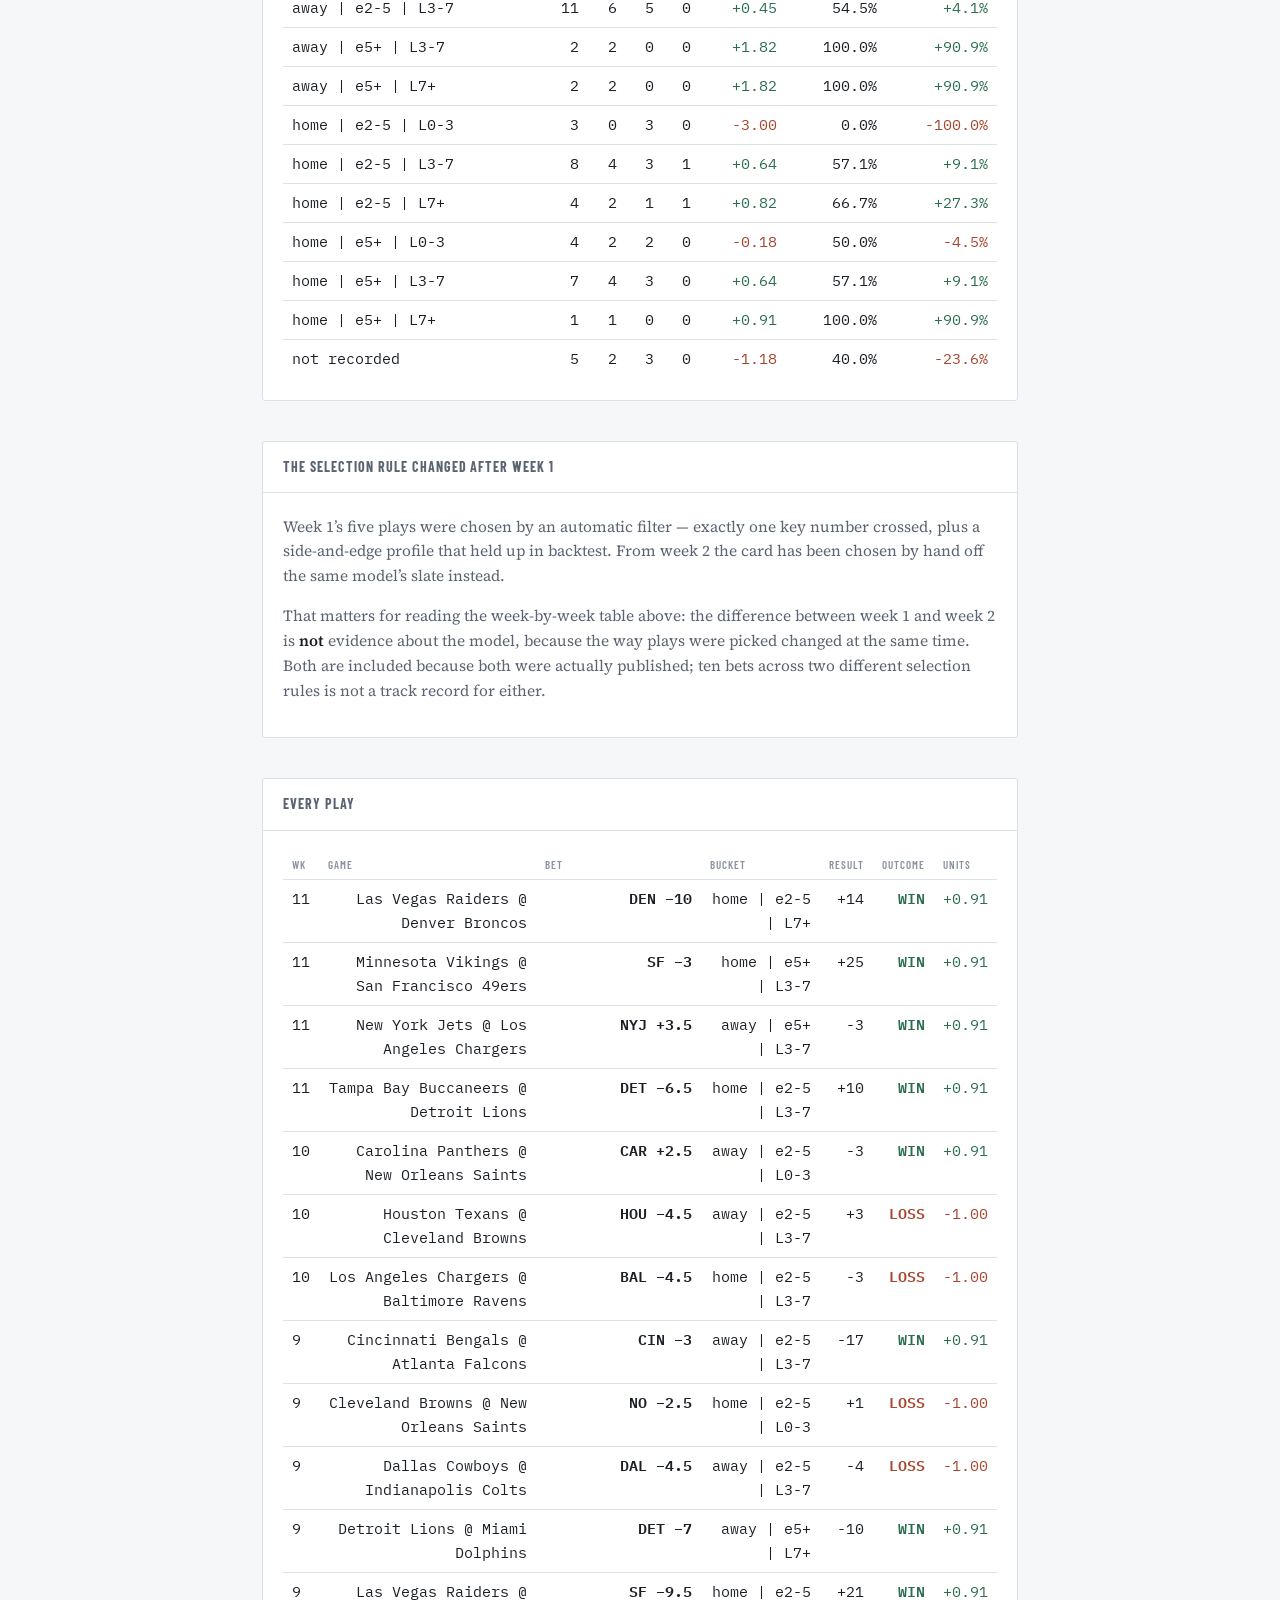
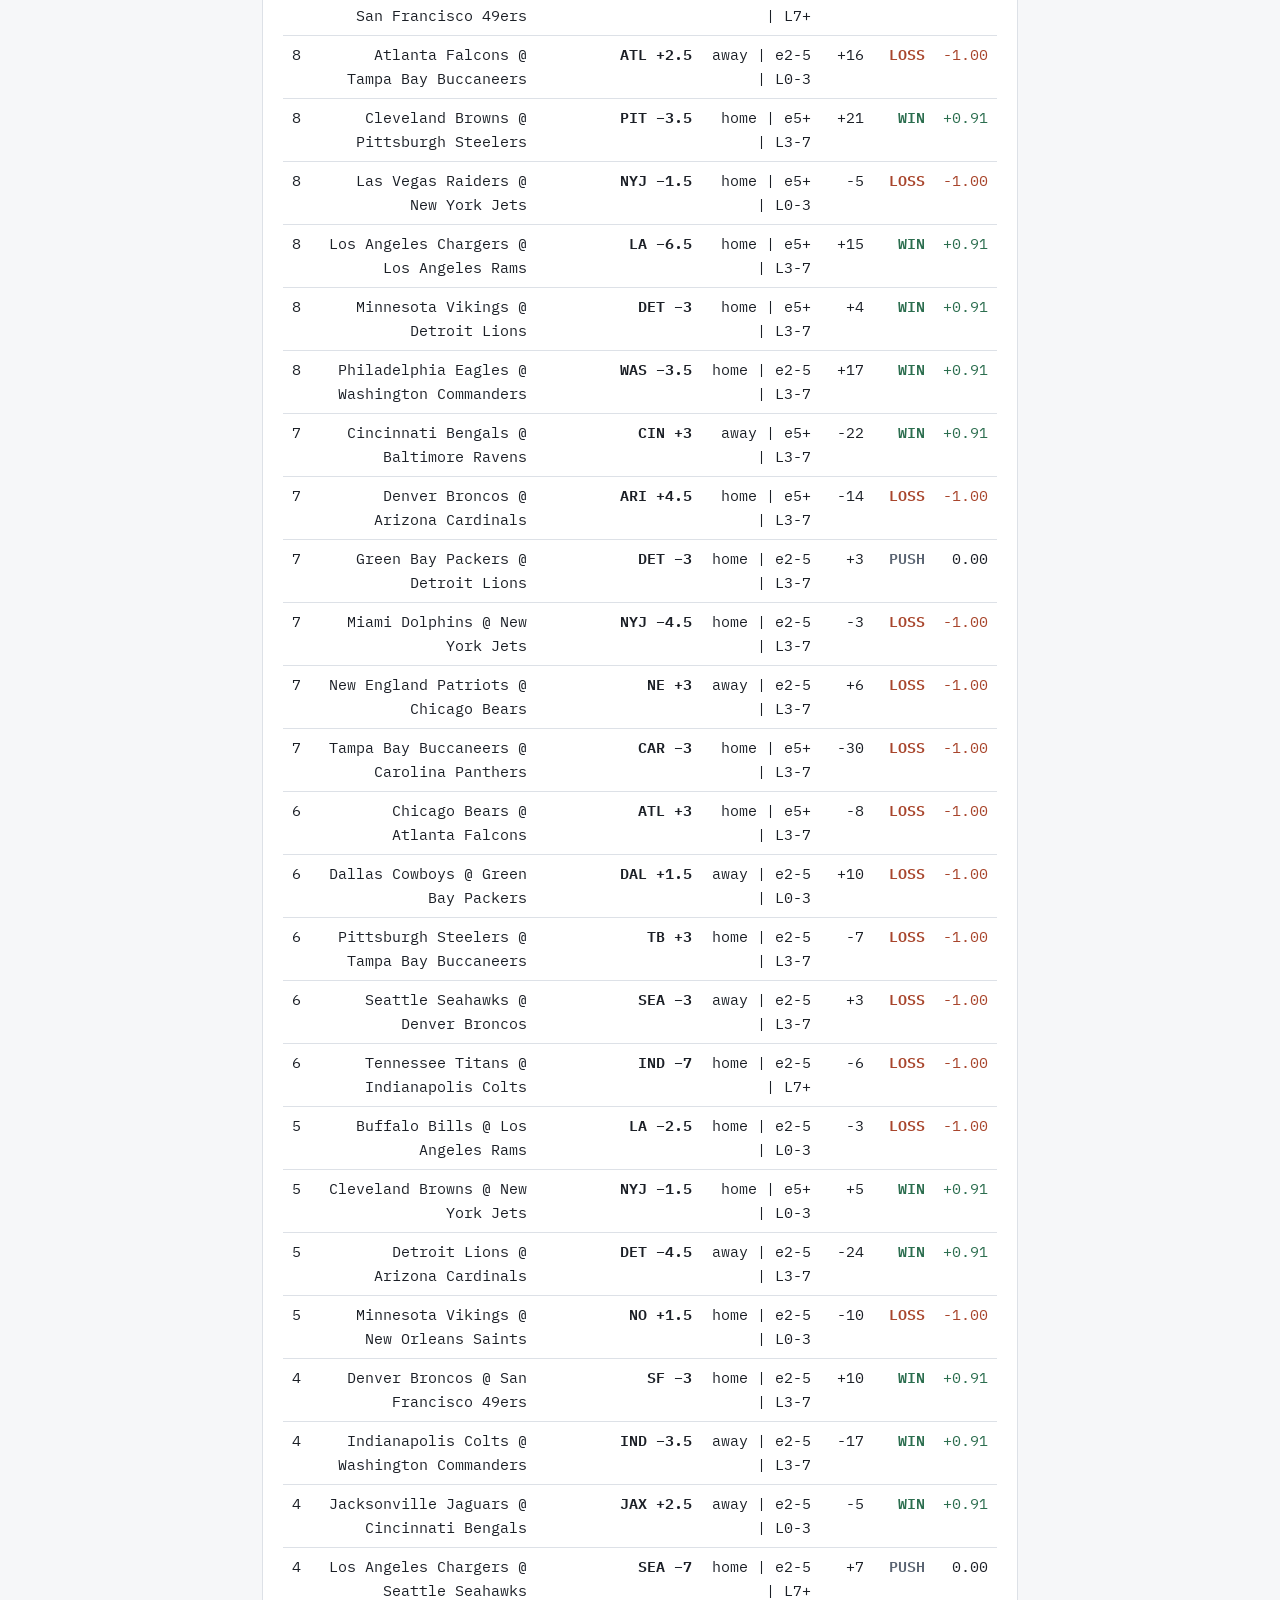
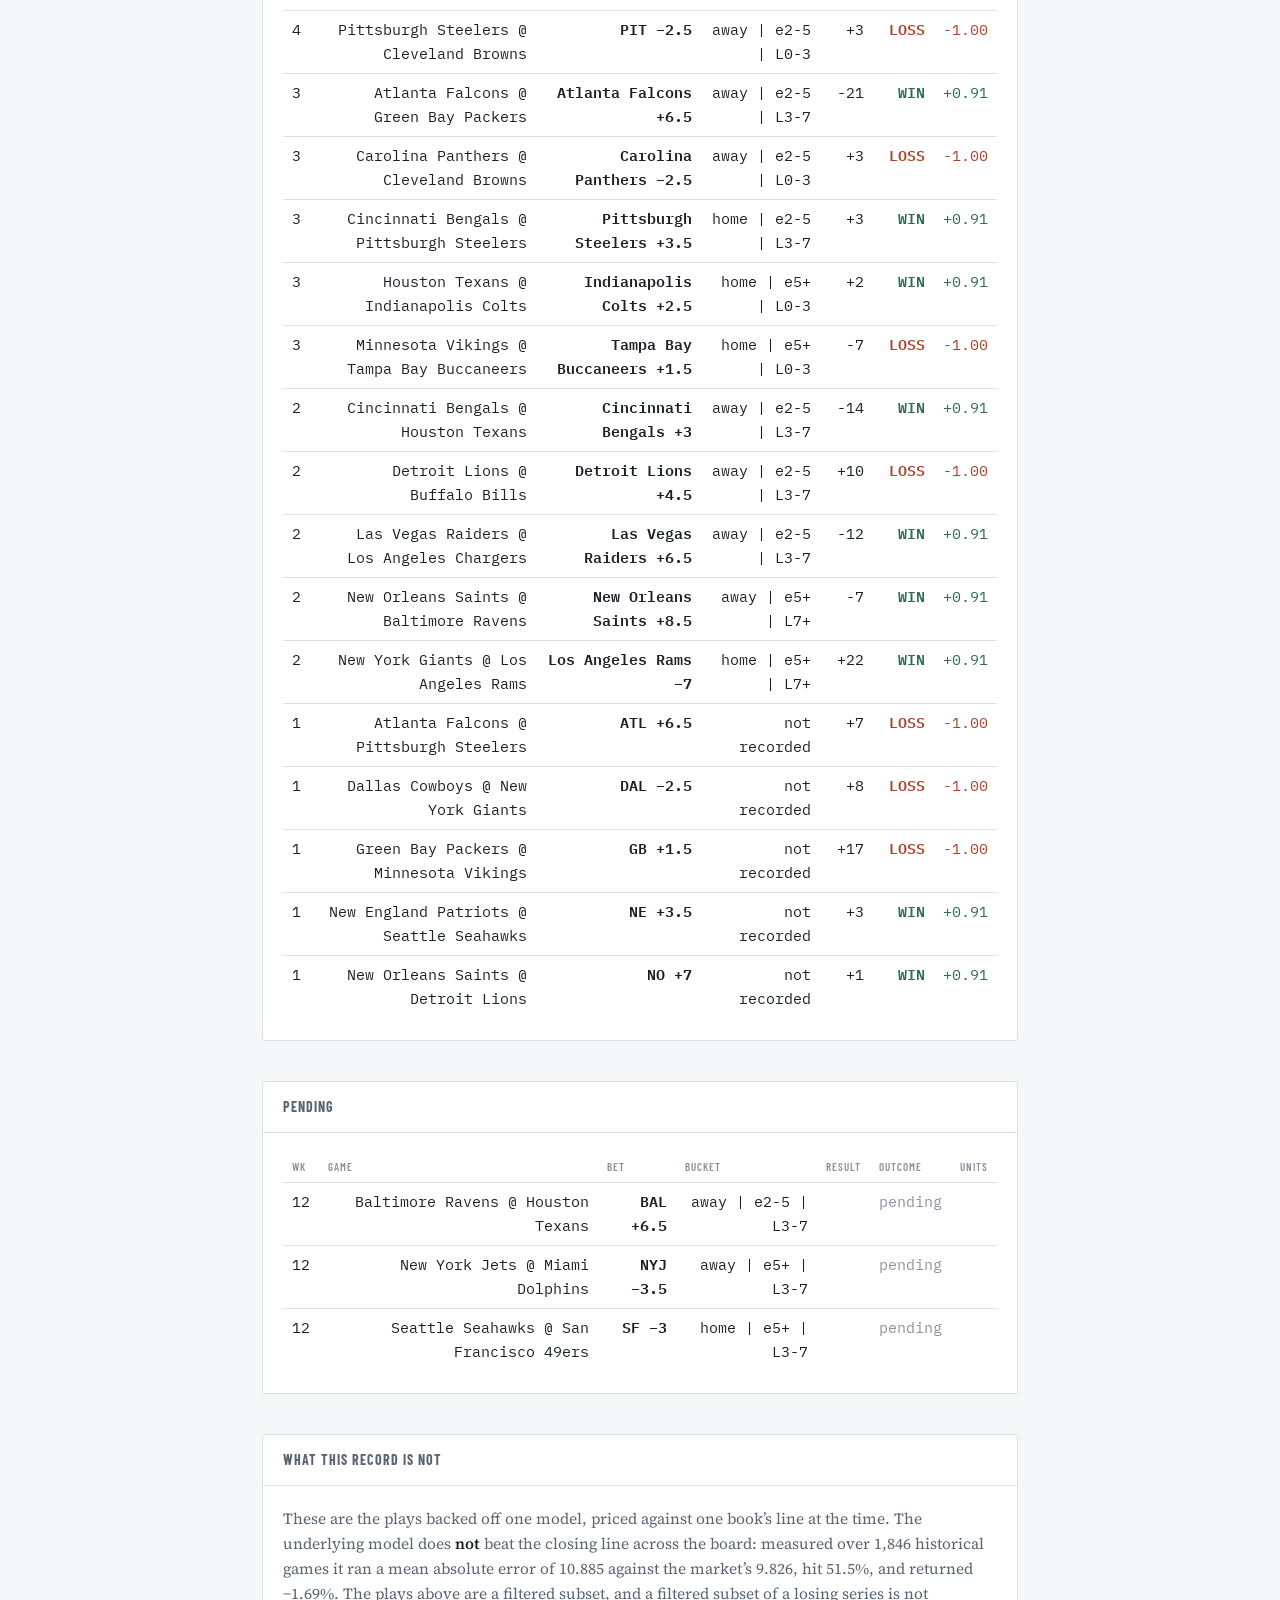
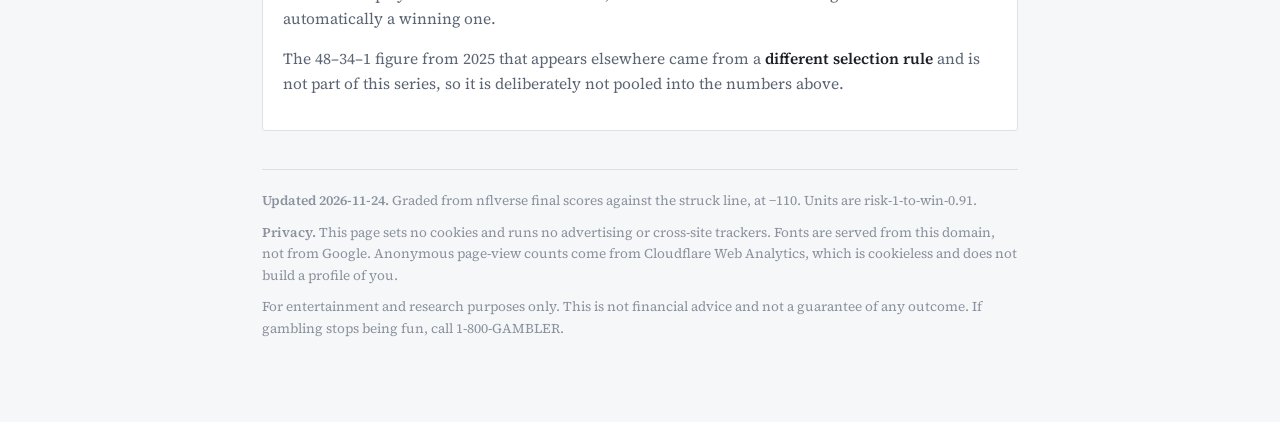
==== commit c654e094: "picks update 2026-11-25" ====
--- a/results.html
+++ b/results.html
@@ -230,18 +230,18 @@
 <header>
   <p class="nav"><a href="./">&larr; Back to this week&rsquo;s picks</a></p>
   <p class="eyebrow">Vetter Football Analytics &middot; 2026 Season</p>
-  <h1>Results <em>49 graded</em></h1>
+  <h1>Results <em>53 graded</em></h1>
   <p class="lede">Every play backed this season, graded at &minus;110 against the line it was
   actually struck at. Pending games are listed but counted in nothing.</p>
 </header>
 
-<div class="sum"><div><div class='k'>Bets graded</div><div class='v '>49</div></div><div><div class='k'>Record</div><div class='v '>23-24-2</div></div><div><div class='k'>Units</div><div class='v neg'>-3.09</div></div><div><div class='k'>Win rate</div><div class='v '>48.9%</div></div><div><div class='k'>ROI</div><div class='v neg'>-6.6%</div></div></div>
+<div class="sum"><div><div class='k'>Bets graded</div><div class='v '>53</div></div><div><div class='k'>Record</div><div class='v '>27-24-2</div></div><div><div class='k'>Units</div><div class='v pos'>+0.55</div></div><div><div class='k'>Win rate</div><div class='v '>52.9%</div></div><div><div class='k'>ROI</div><div class='v pos'>+1.1%</div></div></div>
 
 <div class="caveat">
   <b>Read the sample size before the rate.</b> Break-even at &minus;110 is
   <b>52.38%</b>, so anything above that is only meaningful once there are enough bets
-  to tell it from noise &mdash; and there are <b>49</b> here. A cold
-  start over 49 bets is well within what chance produces. Treat this page as a record, not as
+  to tell it from noise &mdash; and there are <b>53</b> here. A hot
+  start over 53 bets is well within what chance produces. Treat this page as a record, not as
   evidence of an edge.
 </div>
 <p class="sub"><b>ROI</b> is units won divided by units risked. A push refunds the stake, so it
@@ -250,7 +250,7 @@
 
 <section class="method">
   <h3>By week</h3>
-  <div class="inner"><div class='tw'><table class='led'><tr><th>Week</th><th>Bets</th><th>W</th><th>L</th><th>P</th><th>Units</th><th>Win%</th><th>ROI</th></tr><tr><td>1</td><td>5</td><td>2</td><td>3</td><td>0</td><td class='neg'>-1.18</td><td>40.0%</td><td class='neg'>-23.6%</td></tr><tr><td>2</td><td>5</td><td>4</td><td>1</td><td>0</td><td class='pos'>+2.64</td><td>80.0%</td><td class='pos'>+52.7%</td></tr><tr><td>3</td><td>5</td><td>3</td><td>2</td><td>0</td><td class='pos'>+0.73</td><td>60.0%</td><td class='pos'>+14.5%</td></tr><tr><td>4</td><td>5</td><td>3</td><td>1</td><td>1</td><td class='pos'>+1.73</td><td>75.0%</td><td class='pos'>+43.2%</td></tr><tr><td>5</td><td>4</td><td>2</td><td>2</td><td>0</td><td class='neg'>-0.18</td><td>50.0%</td><td class='neg'>-4.5%</td></tr><tr><td>6</td><td>5</td><td>0</td><td>5</td><td>0</td><td class='neg'>-5.00</td><td>0.0%</td><td class='neg'>-100.0%</td></tr><tr><td>7</td><td>6</td><td>1</td><td>4</td><td>1</td><td class='neg'>-3.09</td><td>20.0%</td><td class='neg'>-61.8%</td></tr><tr><td>8</td><td>6</td><td>4</td><td>2</td><td>0</td><td class='pos'>+1.64</td><td>66.7%</td><td class='pos'>+27.3%</td></tr><tr><td>9</td><td>5</td><td>3</td><td>2</td><td>0</td><td class='pos'>+0.73</td><td>60.0%</td><td class='pos'>+14.5%</td></tr><tr><td>10</td><td>3</td><td>1</td><td>2</td><td>0</td><td class='neg'>-1.09</td><td>33.3%</td><td class='neg'>-36.4%</td></tr></table></div></div>
+  <div class="inner"><div class='tw'><table class='led'><tr><th>Week</th><th>Bets</th><th>W</th><th>L</th><th>P</th><th>Units</th><th>Win%</th><th>ROI</th></tr><tr><td>1</td><td>5</td><td>2</td><td>3</td><td>0</td><td class='neg'>-1.18</td><td>40.0%</td><td class='neg'>-23.6%</td></tr><tr><td>2</td><td>5</td><td>4</td><td>1</td><td>0</td><td class='pos'>+2.64</td><td>80.0%</td><td class='pos'>+52.7%</td></tr><tr><td>3</td><td>5</td><td>3</td><td>2</td><td>0</td><td class='pos'>+0.73</td><td>60.0%</td><td class='pos'>+14.5%</td></tr><tr><td>4</td><td>5</td><td>3</td><td>1</td><td>1</td><td class='pos'>+1.73</td><td>75.0%</td><td class='pos'>+43.2%</td></tr><tr><td>5</td><td>4</td><td>2</td><td>2</td><td>0</td><td class='neg'>-0.18</td><td>50.0%</td><td class='neg'>-4.5%</td></tr><tr><td>6</td><td>5</td><td>0</td><td>5</td><td>0</td><td class='neg'>-5.00</td><td>0.0%</td><td class='neg'>-100.0%</td></tr><tr><td>7</td><td>6</td><td>1</td><td>4</td><td>1</td><td class='neg'>-3.09</td><td>20.0%</td><td class='neg'>-61.8%</td></tr><tr><td>8</td><td>6</td><td>4</td><td>2</td><td>0</td><td class='pos'>+1.64</td><td>66.7%</td><td class='pos'>+27.3%</td></tr><tr><td>9</td><td>5</td><td>3</td><td>2</td><td>0</td><td class='pos'>+0.73</td><td>60.0%</td><td class='pos'>+14.5%</td></tr><tr><td>10</td><td>3</td><td>1</td><td>2</td><td>0</td><td class='neg'>-1.09</td><td>33.3%</td><td class='neg'>-36.4%</td></tr><tr><td>11</td><td>4</td><td>4</td><td>0</td><td>0</td><td class='pos'>+3.64</td><td>100.0%</td><td class='pos'>+90.9%</td></tr></table></div></div>
 </section>
 
 <section class="method">
@@ -262,7 +262,7 @@
   <p><b>&ldquo;Not recorded&rdquo; is week 1.</b> That card was selected before the bucket
   taxonomy existed, so those five plays genuinely have no cell &mdash; they are shown as their own
   row rather than dropped, so the splits still add up to the season total.</p>
-  <div class='tw'><table class='led'><tr><th>Bucket</th><th>Bets</th><th>W</th><th>L</th><th>P</th><th>Units</th><th>Win%</th><th>ROI</th></tr><tr><td>away | e2-5 | L0-3</td><td>6</td><td>2</td><td>4</td><td>0</td><td class='neg'>-2.18</td><td>33.3%</td><td class='neg'>-36.4%</td></tr><tr><td>away | e2-5 | L3-7</td><td>11</td><td>6</td><td>5</td><td>0</td><td class='pos'>+0.45</td><td>54.5%</td><td class='pos'>+4.1%</td></tr><tr><td>away | e5+ | L3-7</td><td>1</td><td>1</td><td>0</td><td>0</td><td class='pos'>+0.91</td><td>100.0%</td><td class='pos'>+90.9%</td></tr><tr><td>away | e5+ | L7+</td><td>2</td><td>2</td><td>0</td><td>0</td><td class='pos'>+1.82</td><td>100.0%</td><td class='pos'>+90.9%</td></tr><tr><td>home | e2-5 | L0-3</td><td>3</td><td>0</td><td>3</td><td>0</td><td class='neg'>-3.00</td><td>0.0%</td><td class='neg'>-100.0%</td></tr><tr><td>home | e2-5 | L3-7</td><td>7</td><td>3</td><td>3</td><td>1</td><td class='neg'>-0.27</td><td>50.0%</td><td class='neg'>-4.5%</td></tr><tr><td>home | e2-5 | L7+</td><td>3</td><td>1</td><td>1</td><td>1</td><td class='neg'>-0.09</td><td>50.0%</td><td class='neg'>-4.5%</td></tr><tr><td>home | e5+ | L0-3</td><td>4</td><td>2</td><td>2</td><td>0</td><td class='neg'>-0.18</td><td>50.0%</td><td class='neg'>-4.5%</td></tr><tr><td>home | e5+ | L3-7</td><td>6</td><td>3</td><td>3</td><td>0</td><td class='neg'>-0.27</td><td>50.0%</td><td class='neg'>-4.5%</td></tr><tr><td>home | e5+ | L7+</td><td>1</td><td>1</td><td>0</td><td>0</td><td class='pos'>+0.91</td><td>100.0%</td><td class='pos'>+90.9%</td></tr><tr><td>not recorded</td><td>5</td><td>2</td><td>3</td><td>0</td><td class='neg'>-1.18</td><td>40.0%</td><td class='neg'>-23.6%</td></tr></table></div>
+  <div class='tw'><table class='led'><tr><th>Bucket</th><th>Bets</th><th>W</th><th>L</th><th>P</th><th>Units</th><th>Win%</th><th>ROI</th></tr><tr><td>away | e2-5 | L0-3</td><td>6</td><td>2</td><td>4</td><td>0</td><td class='neg'>-2.18</td><td>33.3%</td><td class='neg'>-36.4%</td></tr><tr><td>away | e2-5 | L3-7</td><td>11</td><td>6</td><td>5</td><td>0</td><td class='pos'>+0.45</td><td>54.5%</td><td class='pos'>+4.1%</td></tr><tr><td>away | e5+ | L3-7</td><td>2</td><td>2</td><td>0</td><td>0</td><td class='pos'>+1.82</td><td>100.0%</td><td class='pos'>+90.9%</td></tr><tr><td>away | e5+ | L7+</td><td>2</td><td>2</td><td>0</td><td>0</td><td class='pos'>+1.82</td><td>100.0%</td><td class='pos'>+90.9%</td></tr><tr><td>home | e2-5 | L0-3</td><td>3</td><td>0</td><td>3</td><td>0</td><td class='neg'>-3.00</td><td>0.0%</td><td class='neg'>-100.0%</td></tr><tr><td>home | e2-5 | L3-7</td><td>8</td><td>4</td><td>3</td><td>1</td><td class='pos'>+0.64</td><td>57.1%</td><td class='pos'>+9.1%</td></tr><tr><td>home | e2-5 | L7+</td><td>4</td><td>2</td><td>1</td><td>1</td><td class='pos'>+0.82</td><td>66.7%</td><td class='pos'>+27.3%</td></tr><tr><td>home | e5+ | L0-3</td><td>4</td><td>2</td><td>2</td><td>0</td><td class='neg'>-0.18</td><td>50.0%</td><td class='neg'>-4.5%</td></tr><tr><td>home | e5+ | L3-7</td><td>7</td><td>4</td><td>3</td><td>0</td><td class='pos'>+0.64</td><td>57.1%</td><td class='pos'>+9.1%</td></tr><tr><td>home | e5+ | L7+</td><td>1</td><td>1</td><td>0</td><td>0</td><td class='pos'>+0.91</td><td>100.0%</td><td class='pos'>+90.9%</td></tr><tr><td>not recorded</td><td>5</td><td>2</td><td>3</td><td>0</td><td class='neg'>-1.18</td><td>40.0%</td><td class='neg'>-23.6%</td></tr></table></div>
   </div>
 </section>
 
@@ -281,10 +281,10 @@
 
 <section class="method">
   <h3>Every play</h3>
-  <div class="inner"><div class='tw'><table class='led'><tr><th>Wk</th><th>Game</th><th>Bet</th><th>Bucket</th><th>Result</th><th>Outcome</th><th>Units</th></tr><tr><td>10</td><td>Carolina Panthers @ New Orleans Saints</td><td><b>CAR +2.5</b></td><td>away | e2-5 | L0-3</td><td>-3</td><td><span class='w'>WIN</span></td><td><span class='pos'>+0.91</span></td></tr><tr><td>10</td><td>Houston Texans @ Cleveland Browns</td><td><b>HOU −4.5</b></td><td>away | e2-5 | L3-7</td><td>+3</td><td><span class='l'>LOSS</span></td><td><span class='neg'>-1.00</span></td></tr><tr><td>10</td><td>Los Angeles Chargers @ Baltimore Ravens</td><td><b>BAL −4.5</b></td><td>home | e2-5 | L3-7</td><td>-3</td><td><span class='l'>LOSS</span></td><td><span class='neg'>-1.00</span></td></tr><tr><td>9</td><td>Cincinnati Bengals @ Atlanta Falcons</td><td><b>CIN −3</b></td><td>away | e2-5 | L3-7</td><td>-17</td><td><span class='w'>WIN</span></td><td><span class='pos'>+0.91</span></td></tr><tr><td>9</td><td>Cleveland Browns @ New Orleans Saints</td><td><b>NO −2.5</b></td><td>home | e2-5 | L0-3</td><td>+1</td><td><span class='l'>LOSS</span></td><td><span class='neg'>-1.00</span></td></tr><tr><td>9</td><td>Dallas Cowboys @ Indianapolis Colts</td><td><b>DAL −4.5</b></td><td>away | e2-5 | L3-7</td><td>-4</td><td><span class='l'>LOSS</span></td><td><span class='neg'>-1.00</span></td></tr><tr><td>9</td><td>Detroit Lions @ Miami Dolphins</td><td><b>DET −7</b></td><td>away | e5+ | L7+</td><td>-10</td><td><span class='w'>WIN</span></td><td><span class='pos'>+0.91</span></td></tr><tr><td>9</td><td>Las Vegas Raiders @ San Francisco 49ers</td><td><b>SF −9.5</b></td><td>home | e2-5 | L7+</td><td>+21</td><td><span class='w'>WIN</span></td><td><span class='pos'>+0.91</span></td></tr><tr><td>8</td><td>Atlanta Falcons @ Tampa Bay Buccaneers</td><td><b>ATL +2.5</b></td><td>away | e2-5 | L0-3</td><td>+16</td><td><span class='l'>LOSS</span></td><td><span class='neg'>-1.00</span></td></tr><tr><td>8</td><td>Cleveland Browns @ Pittsburgh Steelers</td><td><b>PIT −3.5</b></td><td>home | e5+ | L3-7</td><td>+21</td><td><span class='w'>WIN</span></td><td><span class='pos'>+0.91</span></td></tr><tr><td>8</td><td>Las Vegas Raiders @ New York Jets</td><td><b>NYJ −1.5</b></td><td>home | e5+ | L0-3</td><td>-5</td><td><span class='l'>LOSS</span></td><td><span class='neg'>-1.00</span></td></tr><tr><td>8</td><td>Los Angeles Chargers @ Los Angeles Rams</td><td><b>LA −6.5</b></td><td>home | e5+ | L3-7</td><td>+15</td><td><span class='w'>WIN</span></td><td><span class='pos'>+0.91</span></td></tr><tr><td>8</td><td>Minnesota Vikings @ Detroit Lions</td><td><b>DET −3</b></td><td>home | e5+ | L3-7</td><td>+4</td><td><span class='w'>WIN</span></td><td><span class='pos'>+0.91</span></td></tr><tr><td>8</td><td>Philadelphia Eagles @ Washington Commanders</td><td><b>WAS −3.5</b></td><td>home | e2-5 | L3-7</td><td>+17</td><td><span class='w'>WIN</span></td><td><span class='pos'>+0.91</span></td></tr><tr><td>7</td><td>Cincinnati Bengals @ Baltimore Ravens</td><td><b>CIN +3</b></td><td>away | e5+ | L3-7</td><td>-22</td><td><span class='w'>WIN</span></td><td><span class='pos'>+0.91</span></td></tr><tr><td>7</td><td>Denver Broncos @ Arizona Cardinals</td><td><b>ARI +4.5</b></td><td>home | e5+ | L3-7</td><td>-14</td><td><span class='l'>LOSS</span></td><td><span class='neg'>-1.00</span></td></tr><tr><td>7</td><td>Green Bay Packers @ Detroit Lions</td><td><b>DET −3</b></td><td>home | e2-5 | L3-7</td><td>+3</td><td><span class='p'>PUSH</span></td><td><span class=''>0.00</span></td></tr><tr><td>7</td><td>Miami Dolphins @ New York Jets</td><td><b>NYJ −4.5</b></td><td>home | e2-5 | L3-7</td><td>-3</td><td><span class='l'>LOSS</span></td><td><span class='neg'>-1.00</span></td></tr><tr><td>7</td><td>New England Patriots @ Chicago Bears</td><td><b>NE +3</b></td><td>away | e2-5 | L3-7</td><td>+6</td><td><span class='l'>LOSS</span></td><td><span class='neg'>-1.00</span></td></tr><tr><td>7</td><td>Tampa Bay Buccaneers @ Carolina Panthers</td><td><b>CAR −3</b></td><td>home | e5+ | L3-7</td><td>-30</td><td><span class='l'>LOSS</span></td><td><span class='neg'>-1.00</span></td></tr><tr><td>6</td><td>Chicago Bears @ Atlanta Falcons</td><td><b>ATL +3</b></td><td>home | e5+ | L3-7</td><td>-8</td><td><span class='l'>LOSS</span></td><td><span class='neg'>-1.00</span></td></tr><tr><td>6</td><td>Dallas Cowboys @ Green Bay Packers</td><td><b>DAL +1.5</b></td><td>away | e2-5 | L0-3</td><td>+10</td><td><span class='l'>LOSS</span></td><td><span class='neg'>-1.00</span></td></tr><tr><td>6</td><td>Pittsburgh Steelers @ Tampa Bay Buccaneers</td><td><b>TB +3</b></td><td>home | e2-5 | L3-7</td><td>-7</td><td><span class='l'>LOSS</span></td><td><span class='neg'>-1.00</span></td></tr><tr><td>6</td><td>Seattle Seahawks @ Denver Broncos</td><td><b>SEA −3</b></td><td>away | e2-5 | L3-7</td><td>+3</td><td><span class='l'>LOSS</span></td><td><span class='neg'>-1.00</span></td></tr><tr><td>6</td><td>Tennessee Titans @ Indianapolis Colts</td><td><b>IND −7</b></td><td>home | e2-5 | L7+</td><td>-6</td><td><span class='l'>LOSS</span></td><td><span class='neg'>-1.00</span></td></tr><tr><td>5</td><td>Buffalo Bills @ Los Angeles Rams</td><td><b>LA −2.5</b></td><td>home | e2-5 | L0-3</td><td>-3</td><td><span class='l'>LOSS</span></td><td><span class='neg'>-1.00</span></td></tr><tr><td>5</td><td>Cleveland Browns @ New York Jets</td><td><b>NYJ −1.5</b></td><td>home | e5+ | L0-3</td><td>+5</td><td><span class='w'>WIN</span></td><td><span class='pos'>+0.91</span></td></tr><tr><td>5</td><td>Detroit Lions @ Arizona Cardinals</td><td><b>DET −4.5</b></td><td>away | e2-5 | L3-7</td><td>-24</td><td><span class='w'>WIN</span></td><td><span class='pos'>+0.91</span></td></tr><tr><td>5</td><td>Minnesota Vikings @ New Orleans Saints</td><td><b>NO +1.5</b></td><td>home | e2-5 | L0-3</td><td>-10</td><td><span class='l'>LOSS</span></td><td><span class='neg'>-1.00</span></td></tr><tr><td>4</td><td>Denver Broncos @ San Francisco 49ers</td><td><b>SF −3</b></td><td>home | e2-5 | L3-7</td><td>+10</td><td><span class='w'>WIN</span></td><td><span class='pos'>+0.91</span></td></tr><tr><td>4</td><td>Indianapolis Colts @ Washington Commanders</td><td><b>IND −3.5</b></td><td>away | e2-5 | L3-7</td><td>-17</td><td><span class='w'>WIN</span></td><td><span class='pos'>+0.91</span></td></tr><tr><td>4</td><td>Jacksonville Jaguars @ Cincinnati Bengals</td><td><b>JAX +2.5</b></td><td>away | e2-5 | L0-3</td><td>-5</td><td><span class='w'>WIN</span></td><td><span class='pos'>+0.91</span></td></tr><tr><td>4</td><td>Los Angeles Chargers @ Seattle Seahawks</td><td><b>SEA −7</b></td><td>home | e2-5 | L7+</td><td>+7</td><td><span class='p'>PUSH</span></td><td><span class=''>0.00</span></td></tr><tr><td>4</td><td>Pittsburgh Steelers @ Cleveland Browns</td><td><b>PIT −2.5</b></td><td>away | e2-5 | L0-3</td><td>+3</td><td><span class='l'>LOSS</span></td><td><span class='neg'>-1.00</span></td></tr><tr><td>3</td><td>Atlanta Falcons @ Green Bay Packers</td><td><b>Atlanta Falcons +6.5</b></td><td>away | e2-5 | L3-7</td><td>-21</td><td><span class='w'>WIN</span></td><td><span class='pos'>+0.91</span></td></tr><tr><td>3</td><td>Carolina Panthers @ Cleveland Browns</td><td><b>Carolina Panthers −2.5</b></td><td>away | e2-5 | L0-3</td><td>+3</td><td><span class='l'>LOSS</span></td><td><span class='neg'>-1.00</span></td></tr><tr><td>3</td><td>Cincinnati Bengals @ Pittsburgh Steelers</td><td><b>Pittsburgh Steelers +3.5</b></td><td>home | e2-5 | L3-7</td><td>+3</td><td><span class='w'>WIN</span></td><td><span class='pos'>+0.91</span></td></tr><tr><td>3</td><td>Houston Texans @ Indianapolis Colts</td><td><b>Indianapolis Colts +2.5</b></td><td>home | e5+ | L0-3</td><td>+2</td><td><span class='w'>WIN</span></td><td><span class='pos'>+0.91</span></td></tr><tr><td>3</td><td>Minnesota Vikings @ Tampa Bay Buccaneers</td><td><b>Tampa Bay Buccaneers +1.5</b></td><td>home | e5+ | L0-3</td><td>-7</td><td><span class='l'>LOSS</span></td><td><span class='neg'>-1.00</span></td></tr><tr><td>2</td><td>Cincinnati Bengals @ Houston Texans</td><td><b>Cincinnati Bengals +3</b></td><td>away | e2-5 | L3-7</td><td>-14</td><td><span class='w'>WIN</span></td><td><span class='pos'>+0.91</span></td></tr><tr><td>2</td><td>Detroit Lions @ Buffalo Bills</td><td><b>Detroit Lions +4.5</b></td><td>away | e2-5 | L3-7</td><td>+10</td><td><span class='l'>LOSS</span></td><td><span class='neg'>-1.00</span></td></tr><tr><td>2</td><td>Las Vegas Raiders @ Los Angeles Chargers</td><td><b>Las Vegas Raiders +6.5</b></td><td>away | e2-5 | L3-7</td><td>-12</td><td><span class='w'>WIN</span></td><td><span class='pos'>+0.91</span></td></tr><tr><td>2</td><td>New Orleans Saints @ Baltimore Ravens</td><td><b>New Orleans Saints +8.5</b></td><td>away | e5+ | L7+</td><td>-7</td><td><span class='w'>WIN</span></td><td><span class='pos'>+0.91</span></td></tr><tr><td>2</td><td>New York Giants @ Los Angeles Rams</td><td><b>Los Angeles Rams −7</b></td><td>home | e5+ | L7+</td><td>+22</td><td><span class='w'>WIN</span></td><td><span class='pos'>+0.91</span></td></tr><tr><td>1</td><td>Atlanta Falcons @ Pittsburgh Steelers</td><td><b>ATL +6.5</b></td><td>not recorded</td><td>+7</td><td><span class='l'>LOSS</span></td><td><span class='neg'>-1.00</span></td></tr><tr><td>1</td><td>Dallas Cowboys @ New York Giants</td><td><b>DAL −2.5</b></td><td>not recorded</td><td>+8</td><td><span class='l'>LOSS</span></td><td><span class='neg'>-1.00</span></td></tr><tr><td>1</td><td>Green Bay Packers @ Minnesota Vikings</td><td><b>GB +1.5</b></td><td>not recorded</td><td>+17</td><td><span class='l'>LOSS</span></td><td><span class='neg'>-1.00</span></td></tr><tr><td>1</td><td>New England Patriots @ Seattle Seahawks</td><td><b>NE +3.5</b></td><td>not recorded</td><td>+3</td><td><span class='w'>WIN</span></td><td><span class='pos'>+0.91</span></td></tr><tr><td>1</td><td>New Orleans Saints @ Detroit Lions</td><td><b>NO +7</b></td><td>not recorded</td><td>+1</td><td><span class='w'>WIN</span></td><td><span class='pos'>+0.91</span></td></tr></table></div></div>
-</section>
-
-<section class='method'><h3>Pending</h3><div class='inner'><div class='tw'><table class='led'><tr><th>Wk</th><th>Game</th><th>Bet</th><th>Bucket</th><th>Result</th><th>Outcome</th><th>Units</th></tr><tr><td>11</td><td>Las Vegas Raiders @ Denver Broncos</td><td><b>DEN −10</b></td><td>home | e2-5 | L7+</td><td></td><td><span class='pend'>pending</span></td><td></td></tr><tr><td>11</td><td>Minnesota Vikings @ San Francisco 49ers</td><td><b>SF −3</b></td><td>home | e5+ | L3-7</td><td></td><td><span class='pend'>pending</span></td><td></td></tr><tr><td>11</td><td>New York Jets @ Los Angeles Chargers</td><td><b>NYJ +3.5</b></td><td>away | e5+ | L3-7</td><td></td><td><span class='pend'>pending</span></td><td></td></tr><tr><td>11</td><td>Tampa Bay Buccaneers @ Detroit Lions</td><td><b>DET −6.5</b></td><td>home | e2-5 | L3-7</td><td></td><td><span class='pend'>pending</span></td><td></td></tr></table></div></div></section>
+  <div class="inner"><div class='tw'><table class='led'><tr><th>Wk</th><th>Game</th><th>Bet</th><th>Bucket</th><th>Result</th><th>Outcome</th><th>Units</th></tr><tr><td>11</td><td>Las Vegas Raiders @ Denver Broncos</td><td><b>DEN −10</b></td><td>home | e2-5 | L7+</td><td>+14</td><td><span class='w'>WIN</span></td><td><span class='pos'>+0.91</span></td></tr><tr><td>11</td><td>Minnesota Vikings @ San Francisco 49ers</td><td><b>SF −3</b></td><td>home | e5+ | L3-7</td><td>+25</td><td><span class='w'>WIN</span></td><td><span class='pos'>+0.91</span></td></tr><tr><td>11</td><td>New York Jets @ Los Angeles Chargers</td><td><b>NYJ +3.5</b></td><td>away | e5+ | L3-7</td><td>-3</td><td><span class='w'>WIN</span></td><td><span class='pos'>+0.91</span></td></tr><tr><td>11</td><td>Tampa Bay Buccaneers @ Detroit Lions</td><td><b>DET −6.5</b></td><td>home | e2-5 | L3-7</td><td>+10</td><td><span class='w'>WIN</span></td><td><span class='pos'>+0.91</span></td></tr><tr><td>10</td><td>Carolina Panthers @ New Orleans Saints</td><td><b>CAR +2.5</b></td><td>away | e2-5 | L0-3</td><td>-3</td><td><span class='w'>WIN</span></td><td><span class='pos'>+0.91</span></td></tr><tr><td>10</td><td>Houston Texans @ Cleveland Browns</td><td><b>HOU −4.5</b></td><td>away | e2-5 | L3-7</td><td>+3</td><td><span class='l'>LOSS</span></td><td><span class='neg'>-1.00</span></td></tr><tr><td>10</td><td>Los Angeles Chargers @ Baltimore Ravens</td><td><b>BAL −4.5</b></td><td>home | e2-5 | L3-7</td><td>-3</td><td><span class='l'>LOSS</span></td><td><span class='neg'>-1.00</span></td></tr><tr><td>9</td><td>Cincinnati Bengals @ Atlanta Falcons</td><td><b>CIN −3</b></td><td>away | e2-5 | L3-7</td><td>-17</td><td><span class='w'>WIN</span></td><td><span class='pos'>+0.91</span></td></tr><tr><td>9</td><td>Cleveland Browns @ New Orleans Saints</td><td><b>NO −2.5</b></td><td>home | e2-5 | L0-3</td><td>+1</td><td><span class='l'>LOSS</span></td><td><span class='neg'>-1.00</span></td></tr><tr><td>9</td><td>Dallas Cowboys @ Indianapolis Colts</td><td><b>DAL −4.5</b></td><td>away | e2-5 | L3-7</td><td>-4</td><td><span class='l'>LOSS</span></td><td><span class='neg'>-1.00</span></td></tr><tr><td>9</td><td>Detroit Lions @ Miami Dolphins</td><td><b>DET −7</b></td><td>away | e5+ | L7+</td><td>-10</td><td><span class='w'>WIN</span></td><td><span class='pos'>+0.91</span></td></tr><tr><td>9</td><td>Las Vegas Raiders @ San Francisco 49ers</td><td><b>SF −9.5</b></td><td>home | e2-5 | L7+</td><td>+21</td><td><span class='w'>WIN</span></td><td><span class='pos'>+0.91</span></td></tr><tr><td>8</td><td>Atlanta Falcons @ Tampa Bay Buccaneers</td><td><b>ATL +2.5</b></td><td>away | e2-5 | L0-3</td><td>+16</td><td><span class='l'>LOSS</span></td><td><span class='neg'>-1.00</span></td></tr><tr><td>8</td><td>Cleveland Browns @ Pittsburgh Steelers</td><td><b>PIT −3.5</b></td><td>home | e5+ | L3-7</td><td>+21</td><td><span class='w'>WIN</span></td><td><span class='pos'>+0.91</span></td></tr><tr><td>8</td><td>Las Vegas Raiders @ New York Jets</td><td><b>NYJ −1.5</b></td><td>home | e5+ | L0-3</td><td>-5</td><td><span class='l'>LOSS</span></td><td><span class='neg'>-1.00</span></td></tr><tr><td>8</td><td>Los Angeles Chargers @ Los Angeles Rams</td><td><b>LA −6.5</b></td><td>home | e5+ | L3-7</td><td>+15</td><td><span class='w'>WIN</span></td><td><span class='pos'>+0.91</span></td></tr><tr><td>8</td><td>Minnesota Vikings @ Detroit Lions</td><td><b>DET −3</b></td><td>home | e5+ | L3-7</td><td>+4</td><td><span class='w'>WIN</span></td><td><span class='pos'>+0.91</span></td></tr><tr><td>8</td><td>Philadelphia Eagles @ Washington Commanders</td><td><b>WAS −3.5</b></td><td>home | e2-5 | L3-7</td><td>+17</td><td><span class='w'>WIN</span></td><td><span class='pos'>+0.91</span></td></tr><tr><td>7</td><td>Cincinnati Bengals @ Baltimore Ravens</td><td><b>CIN +3</b></td><td>away | e5+ | L3-7</td><td>-22</td><td><span class='w'>WIN</span></td><td><span class='pos'>+0.91</span></td></tr><tr><td>7</td><td>Denver Broncos @ Arizona Cardinals</td><td><b>ARI +4.5</b></td><td>home | e5+ | L3-7</td><td>-14</td><td><span class='l'>LOSS</span></td><td><span class='neg'>-1.00</span></td></tr><tr><td>7</td><td>Green Bay Packers @ Detroit Lions</td><td><b>DET −3</b></td><td>home | e2-5 | L3-7</td><td>+3</td><td><span class='p'>PUSH</span></td><td><span class=''>0.00</span></td></tr><tr><td>7</td><td>Miami Dolphins @ New York Jets</td><td><b>NYJ −4.5</b></td><td>home | e2-5 | L3-7</td><td>-3</td><td><span class='l'>LOSS</span></td><td><span class='neg'>-1.00</span></td></tr><tr><td>7</td><td>New England Patriots @ Chicago Bears</td><td><b>NE +3</b></td><td>away | e2-5 | L3-7</td><td>+6</td><td><span class='l'>LOSS</span></td><td><span class='neg'>-1.00</span></td></tr><tr><td>7</td><td>Tampa Bay Buccaneers @ Carolina Panthers</td><td><b>CAR −3</b></td><td>home | e5+ | L3-7</td><td>-30</td><td><span class='l'>LOSS</span></td><td><span class='neg'>-1.00</span></td></tr><tr><td>6</td><td>Chicago Bears @ Atlanta Falcons</td><td><b>ATL +3</b></td><td>home | e5+ | L3-7</td><td>-8</td><td><span class='l'>LOSS</span></td><td><span class='neg'>-1.00</span></td></tr><tr><td>6</td><td>Dallas Cowboys @ Green Bay Packers</td><td><b>DAL +1.5</b></td><td>away | e2-5 | L0-3</td><td>+10</td><td><span class='l'>LOSS</span></td><td><span class='neg'>-1.00</span></td></tr><tr><td>6</td><td>Pittsburgh Steelers @ Tampa Bay Buccaneers</td><td><b>TB +3</b></td><td>home | e2-5 | L3-7</td><td>-7</td><td><span class='l'>LOSS</span></td><td><span class='neg'>-1.00</span></td></tr><tr><td>6</td><td>Seattle Seahawks @ Denver Broncos</td><td><b>SEA −3</b></td><td>away | e2-5 | L3-7</td><td>+3</td><td><span class='l'>LOSS</span></td><td><span class='neg'>-1.00</span></td></tr><tr><td>6</td><td>Tennessee Titans @ Indianapolis Colts</td><td><b>IND −7</b></td><td>home | e2-5 | L7+</td><td>-6</td><td><span class='l'>LOSS</span></td><td><span class='neg'>-1.00</span></td></tr><tr><td>5</td><td>Buffalo Bills @ Los Angeles Rams</td><td><b>LA −2.5</b></td><td>home | e2-5 | L0-3</td><td>-3</td><td><span class='l'>LOSS</span></td><td><span class='neg'>-1.00</span></td></tr><tr><td>5</td><td>Cleveland Browns @ New York Jets</td><td><b>NYJ −1.5</b></td><td>home | e5+ | L0-3</td><td>+5</td><td><span class='w'>WIN</span></td><td><span class='pos'>+0.91</span></td></tr><tr><td>5</td><td>Detroit Lions @ Arizona Cardinals</td><td><b>DET −4.5</b></td><td>away | e2-5 | L3-7</td><td>-24</td><td><span class='w'>WIN</span></td><td><span class='pos'>+0.91</span></td></tr><tr><td>5</td><td>Minnesota Vikings @ New Orleans Saints</td><td><b>NO +1.5</b></td><td>home | e2-5 | L0-3</td><td>-10</td><td><span class='l'>LOSS</span></td><td><span class='neg'>-1.00</span></td></tr><tr><td>4</td><td>Denver Broncos @ San Francisco 49ers</td><td><b>SF −3</b></td><td>home | e2-5 | L3-7</td><td>+10</td><td><span class='w'>WIN</span></td><td><span class='pos'>+0.91</span></td></tr><tr><td>4</td><td>Indianapolis Colts @ Washington Commanders</td><td><b>IND −3.5</b></td><td>away | e2-5 | L3-7</td><td>-17</td><td><span class='w'>WIN</span></td><td><span class='pos'>+0.91</span></td></tr><tr><td>4</td><td>Jacksonville Jaguars @ Cincinnati Bengals</td><td><b>JAX +2.5</b></td><td>away | e2-5 | L0-3</td><td>-5</td><td><span class='w'>WIN</span></td><td><span class='pos'>+0.91</span></td></tr><tr><td>4</td><td>Los Angeles Chargers @ Seattle Seahawks</td><td><b>SEA −7</b></td><td>home | e2-5 | L7+</td><td>+7</td><td><span class='p'>PUSH</span></td><td><span class=''>0.00</span></td></tr><tr><td>4</td><td>Pittsburgh Steelers @ Cleveland Browns</td><td><b>PIT −2.5</b></td><td>away | e2-5 | L0-3</td><td>+3</td><td><span class='l'>LOSS</span></td><td><span class='neg'>-1.00</span></td></tr><tr><td>3</td><td>Atlanta Falcons @ Green Bay Packers</td><td><b>Atlanta Falcons +6.5</b></td><td>away | e2-5 | L3-7</td><td>-21</td><td><span class='w'>WIN</span></td><td><span class='pos'>+0.91</span></td></tr><tr><td>3</td><td>Carolina Panthers @ Cleveland Browns</td><td><b>Carolina Panthers −2.5</b></td><td>away | e2-5 | L0-3</td><td>+3</td><td><span class='l'>LOSS</span></td><td><span class='neg'>-1.00</span></td></tr><tr><td>3</td><td>Cincinnati Bengals @ Pittsburgh Steelers</td><td><b>Pittsburgh Steelers +3.5</b></td><td>home | e2-5 | L3-7</td><td>+3</td><td><span class='w'>WIN</span></td><td><span class='pos'>+0.91</span></td></tr><tr><td>3</td><td>Houston Texans @ Indianapolis Colts</td><td><b>Indianapolis Colts +2.5</b></td><td>home | e5+ | L0-3</td><td>+2</td><td><span class='w'>WIN</span></td><td><span class='pos'>+0.91</span></td></tr><tr><td>3</td><td>Minnesota Vikings @ Tampa Bay Buccaneers</td><td><b>Tampa Bay Buccaneers +1.5</b></td><td>home | e5+ | L0-3</td><td>-7</td><td><span class='l'>LOSS</span></td><td><span class='neg'>-1.00</span></td></tr><tr><td>2</td><td>Cincinnati Bengals @ Houston Texans</td><td><b>Cincinnati Bengals +3</b></td><td>away | e2-5 | L3-7</td><td>-14</td><td><span class='w'>WIN</span></td><td><span class='pos'>+0.91</span></td></tr><tr><td>2</td><td>Detroit Lions @ Buffalo Bills</td><td><b>Detroit Lions +4.5</b></td><td>away | e2-5 | L3-7</td><td>+10</td><td><span class='l'>LOSS</span></td><td><span class='neg'>-1.00</span></td></tr><tr><td>2</td><td>Las Vegas Raiders @ Los Angeles Chargers</td><td><b>Las Vegas Raiders +6.5</b></td><td>away | e2-5 | L3-7</td><td>-12</td><td><span class='w'>WIN</span></td><td><span class='pos'>+0.91</span></td></tr><tr><td>2</td><td>New Orleans Saints @ Baltimore Ravens</td><td><b>New Orleans Saints +8.5</b></td><td>away | e5+ | L7+</td><td>-7</td><td><span class='w'>WIN</span></td><td><span class='pos'>+0.91</span></td></tr><tr><td>2</td><td>New York Giants @ Los Angeles Rams</td><td><b>Los Angeles Rams −7</b></td><td>home | e5+ | L7+</td><td>+22</td><td><span class='w'>WIN</span></td><td><span class='pos'>+0.91</span></td></tr><tr><td>1</td><td>Atlanta Falcons @ Pittsburgh Steelers</td><td><b>ATL +6.5</b></td><td>not recorded</td><td>+7</td><td><span class='l'>LOSS</span></td><td><span class='neg'>-1.00</span></td></tr><tr><td>1</td><td>Dallas Cowboys @ New York Giants</td><td><b>DAL −2.5</b></td><td>not recorded</td><td>+8</td><td><span class='l'>LOSS</span></td><td><span class='neg'>-1.00</span></td></tr><tr><td>1</td><td>Green Bay Packers @ Minnesota Vikings</td><td><b>GB +1.5</b></td><td>not recorded</td><td>+17</td><td><span class='l'>LOSS</span></td><td><span class='neg'>-1.00</span></td></tr><tr><td>1</td><td>New England Patriots @ Seattle Seahawks</td><td><b>NE +3.5</b></td><td>not recorded</td><td>+3</td><td><span class='w'>WIN</span></td><td><span class='pos'>+0.91</span></td></tr><tr><td>1</td><td>New Orleans Saints @ Detroit Lions</td><td><b>NO +7</b></td><td>not recorded</td><td>+1</td><td><span class='w'>WIN</span></td><td><span class='pos'>+0.91</span></td></tr></table></div></div>
+</section>
+
+<section class='method'><h3>Pending</h3><div class='inner'><div class='tw'><table class='led'><tr><th>Wk</th><th>Game</th><th>Bet</th><th>Bucket</th><th>Result</th><th>Outcome</th><th>Units</th></tr><tr><td>12</td><td>Baltimore Ravens @ Houston Texans</td><td><b>BAL +6.5</b></td><td>away | e2-5 | L3-7</td><td></td><td><span class='pend'>pending</span></td><td></td></tr><tr><td>12</td><td>New York Jets @ Miami Dolphins</td><td><b>NYJ −3.5</b></td><td>away | e5+ | L3-7</td><td></td><td><span class='pend'>pending</span></td><td></td></tr><tr><td>12</td><td>Seattle Seahawks @ San Francisco 49ers</td><td><b>SF −3</b></td><td>home | e5+ | L3-7</td><td></td><td><span class='pend'>pending</span></td><td></td></tr></table></div></div></section>
 
 <section class="method">
   <h3>What this record is not</h3>
@@ -301,7 +301,7 @@
 </section>
 
 <footer>
-  <p><b>Updated 2026-11-20.</b> Graded from nflverse final scores against the struck line, at
+  <p><b>Updated 2026-11-24.</b> Graded from nflverse final scores against the struck line, at
   &minus;110. Units are risk-1-to-win-0.91.</p>
   <p><b>Privacy.</b> This page sets no cookies and runs no advertising or cross-site trackers. Fonts are served from this domain, not from Google. Anonymous page-view counts come from Cloudflare Web Analytics, which is cookieless and does not build a profile of you.</p>
   <p>For entertainment and research purposes only. This is not financial advice and not a
